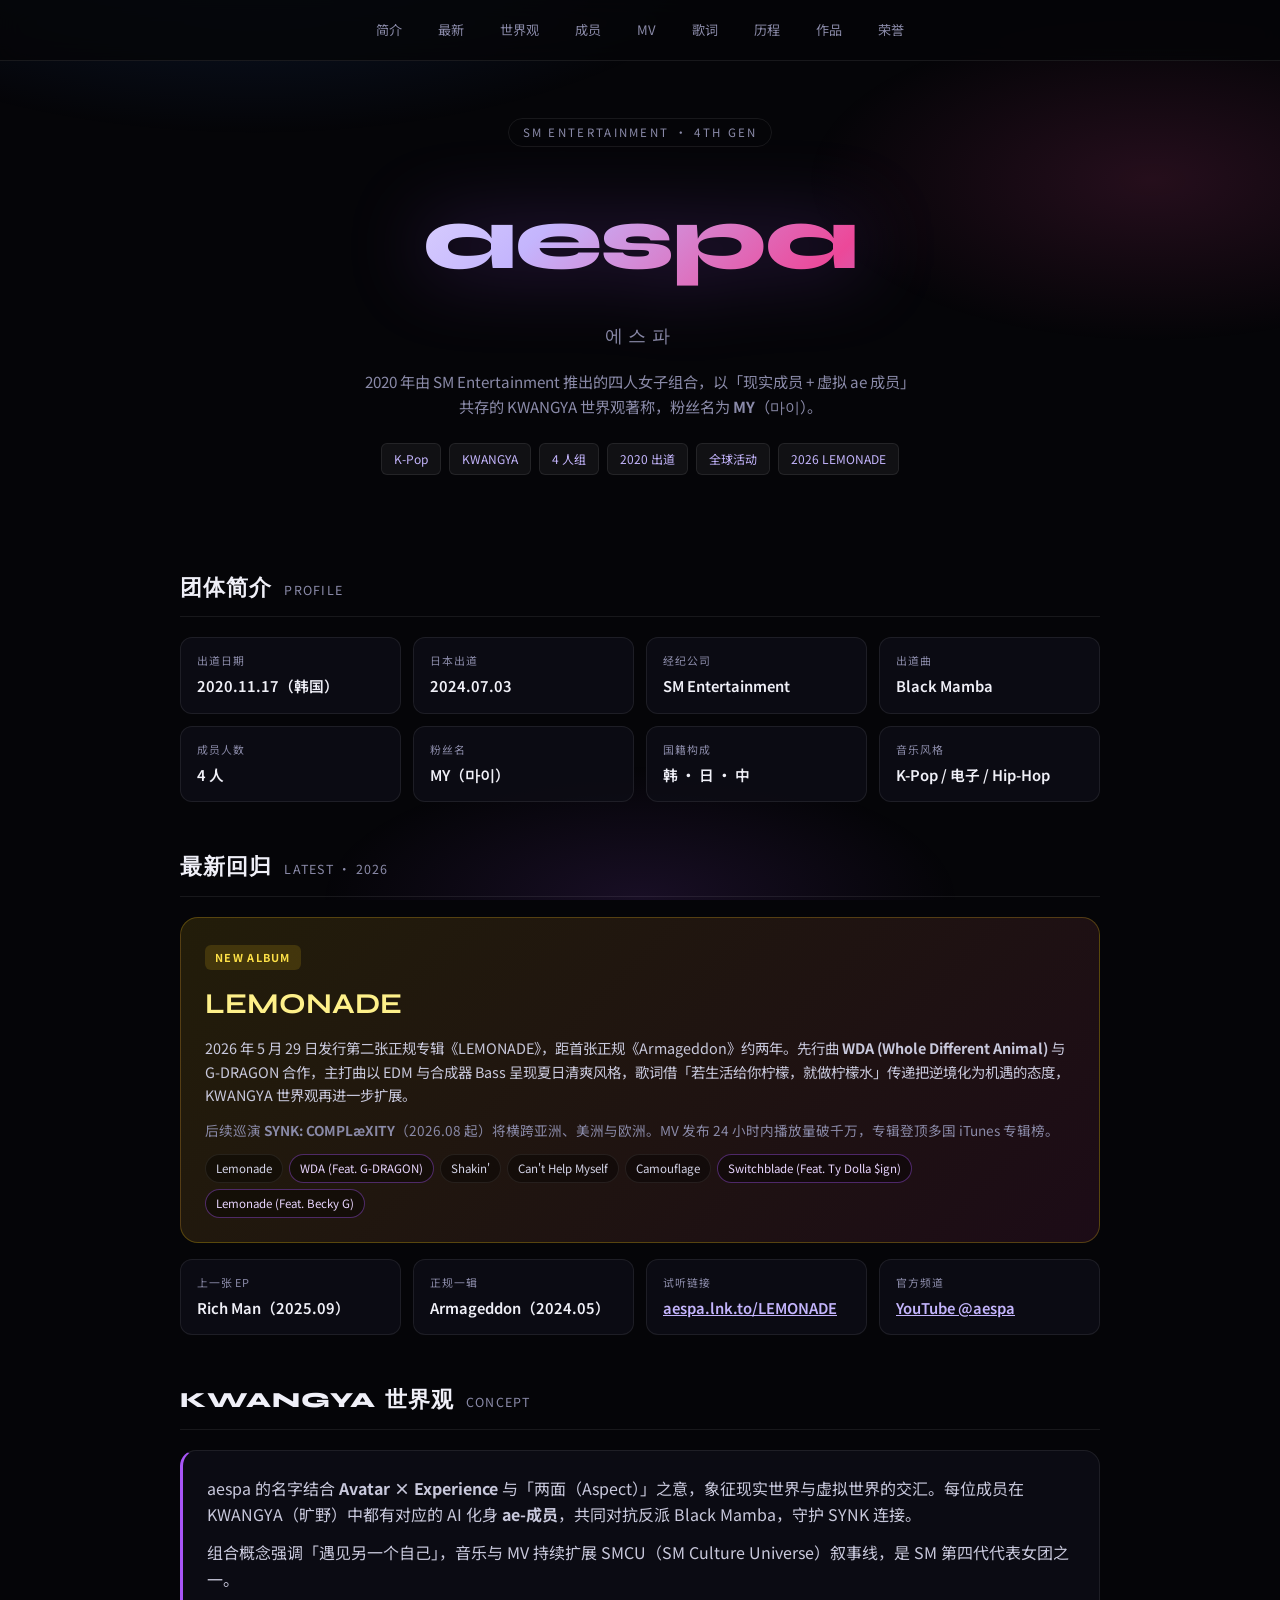
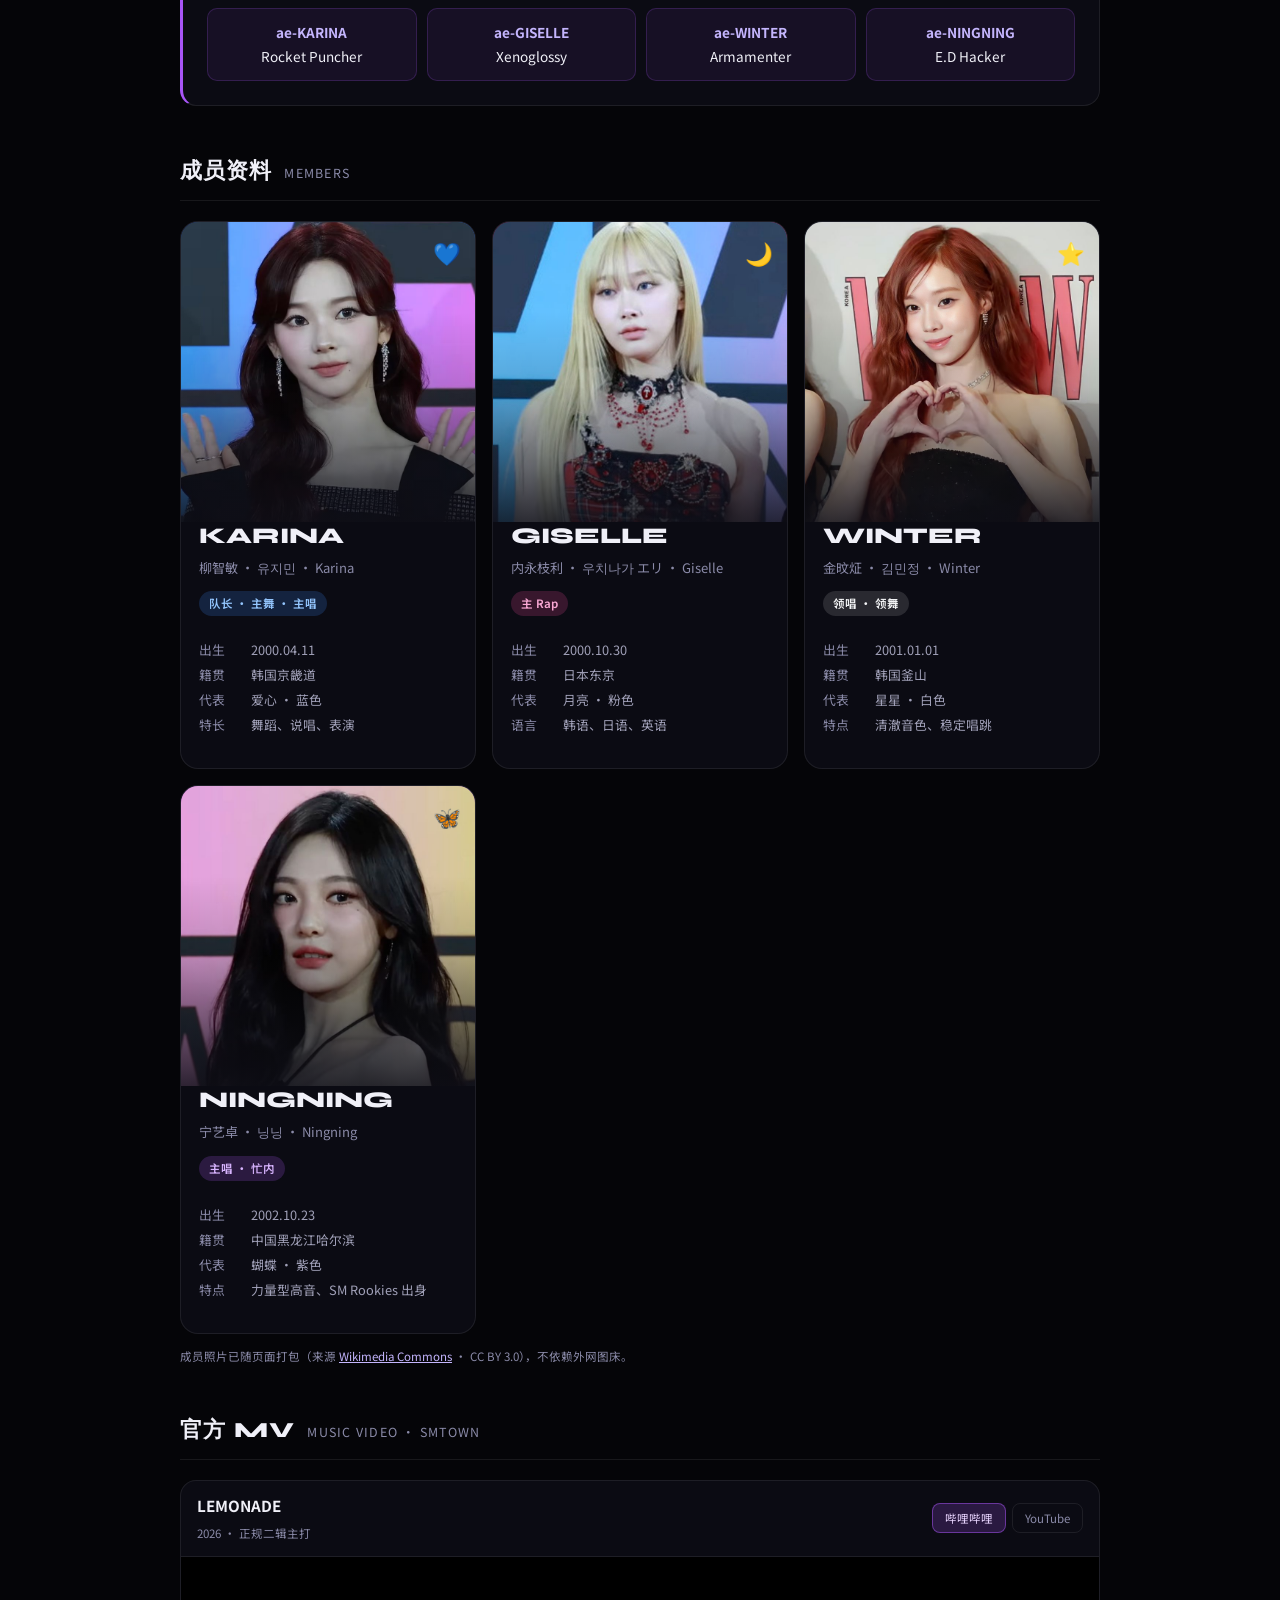
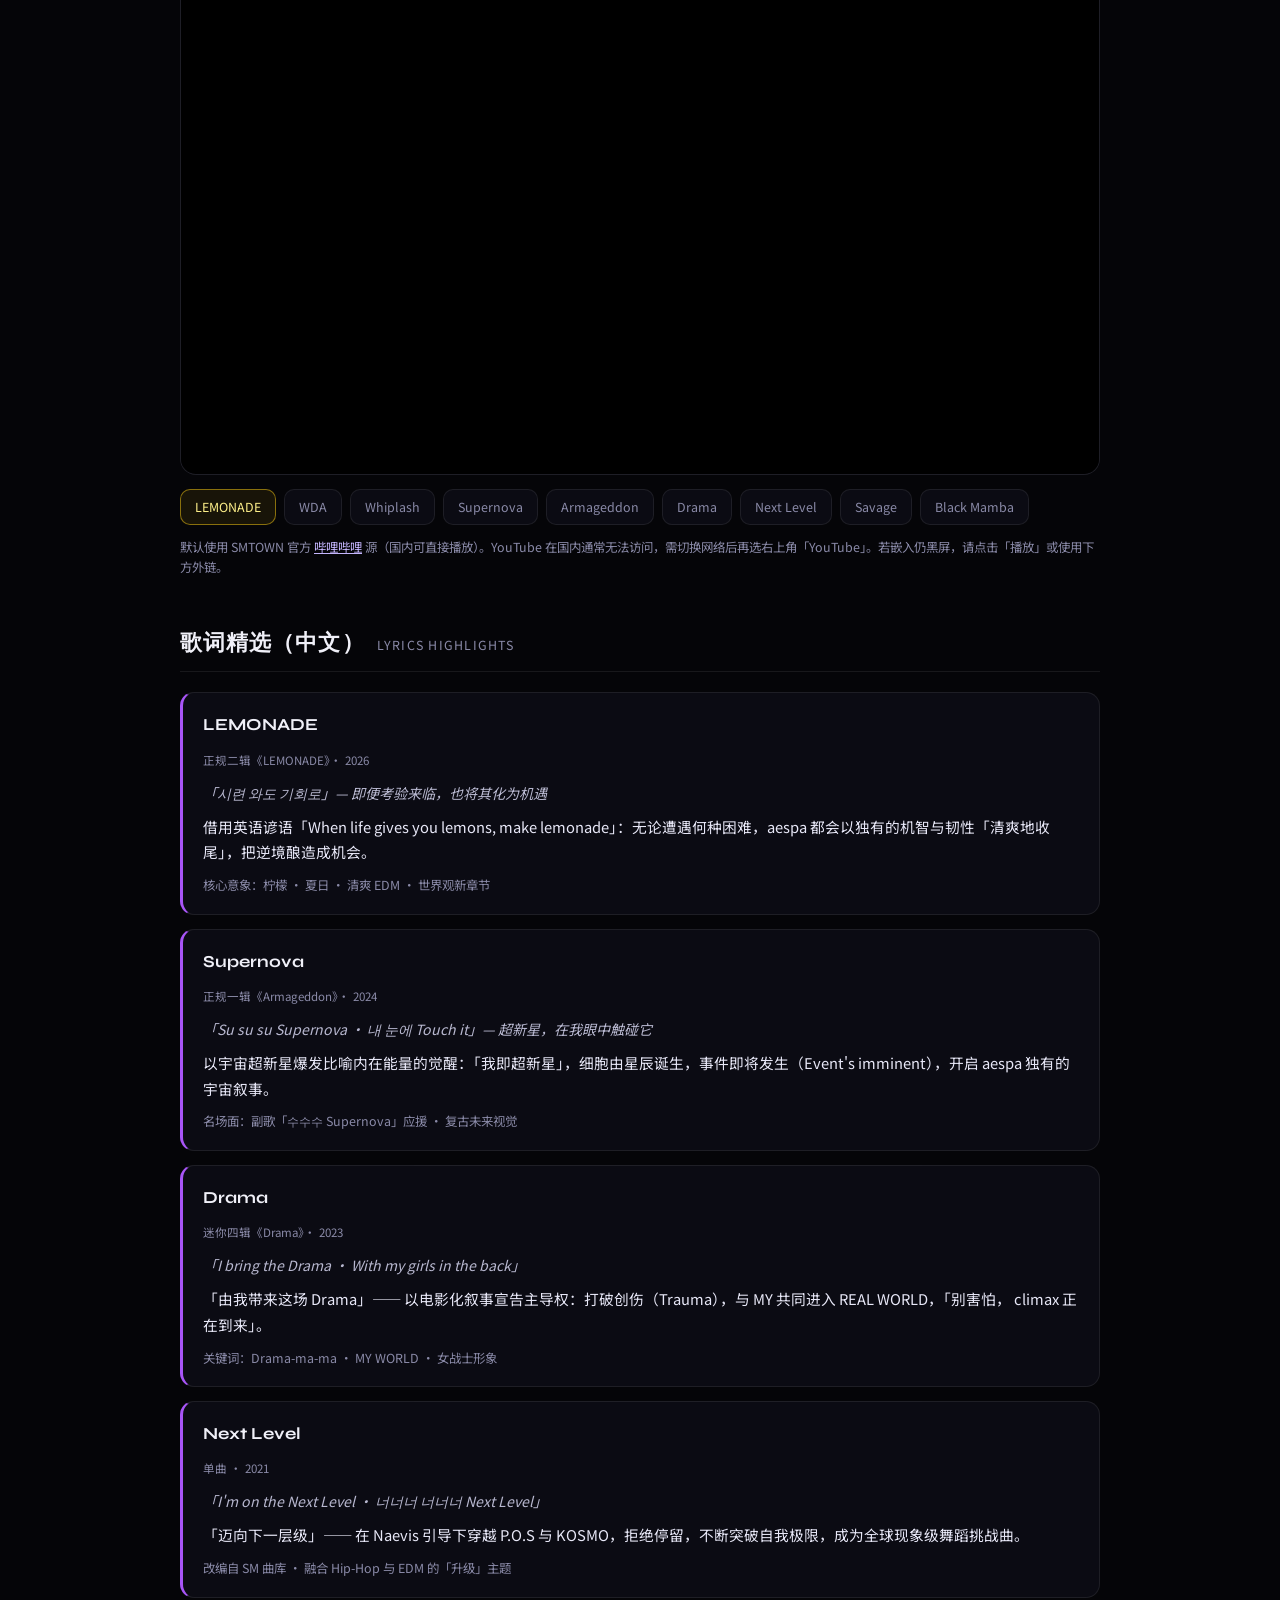
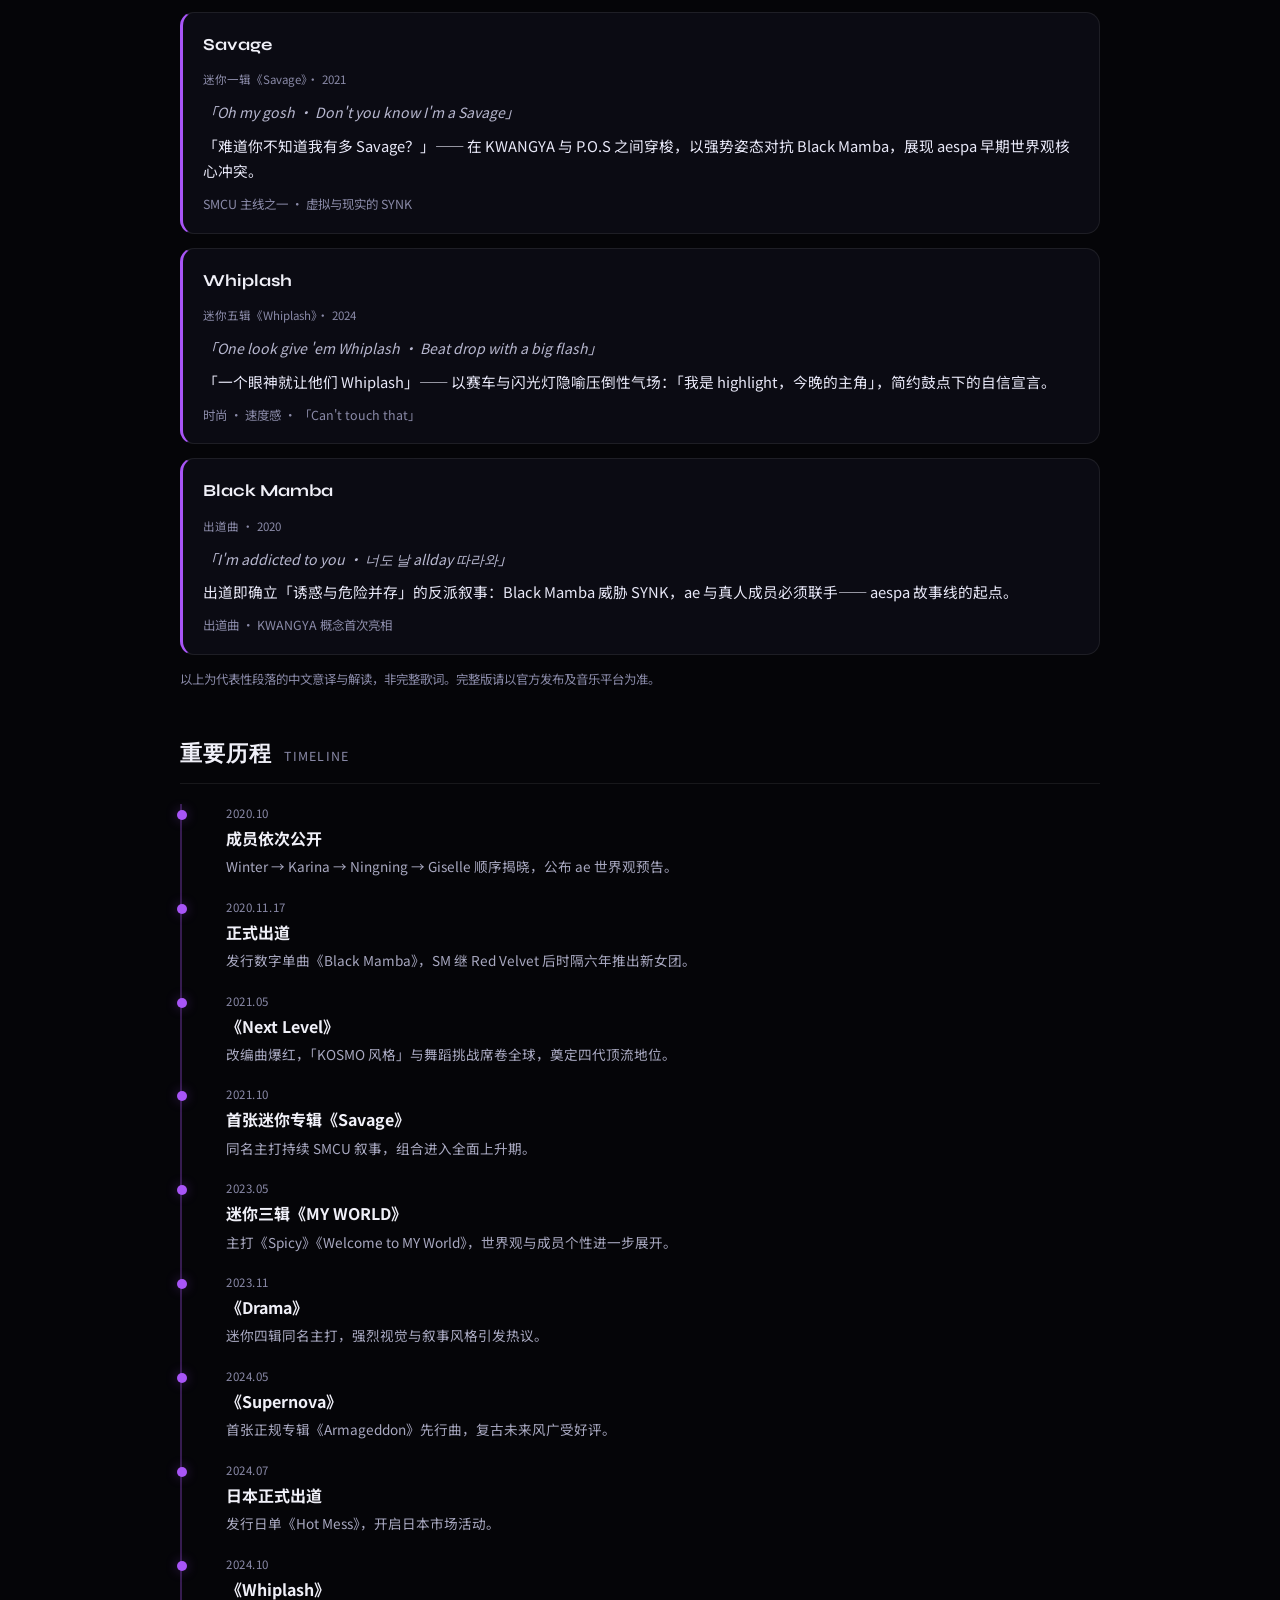
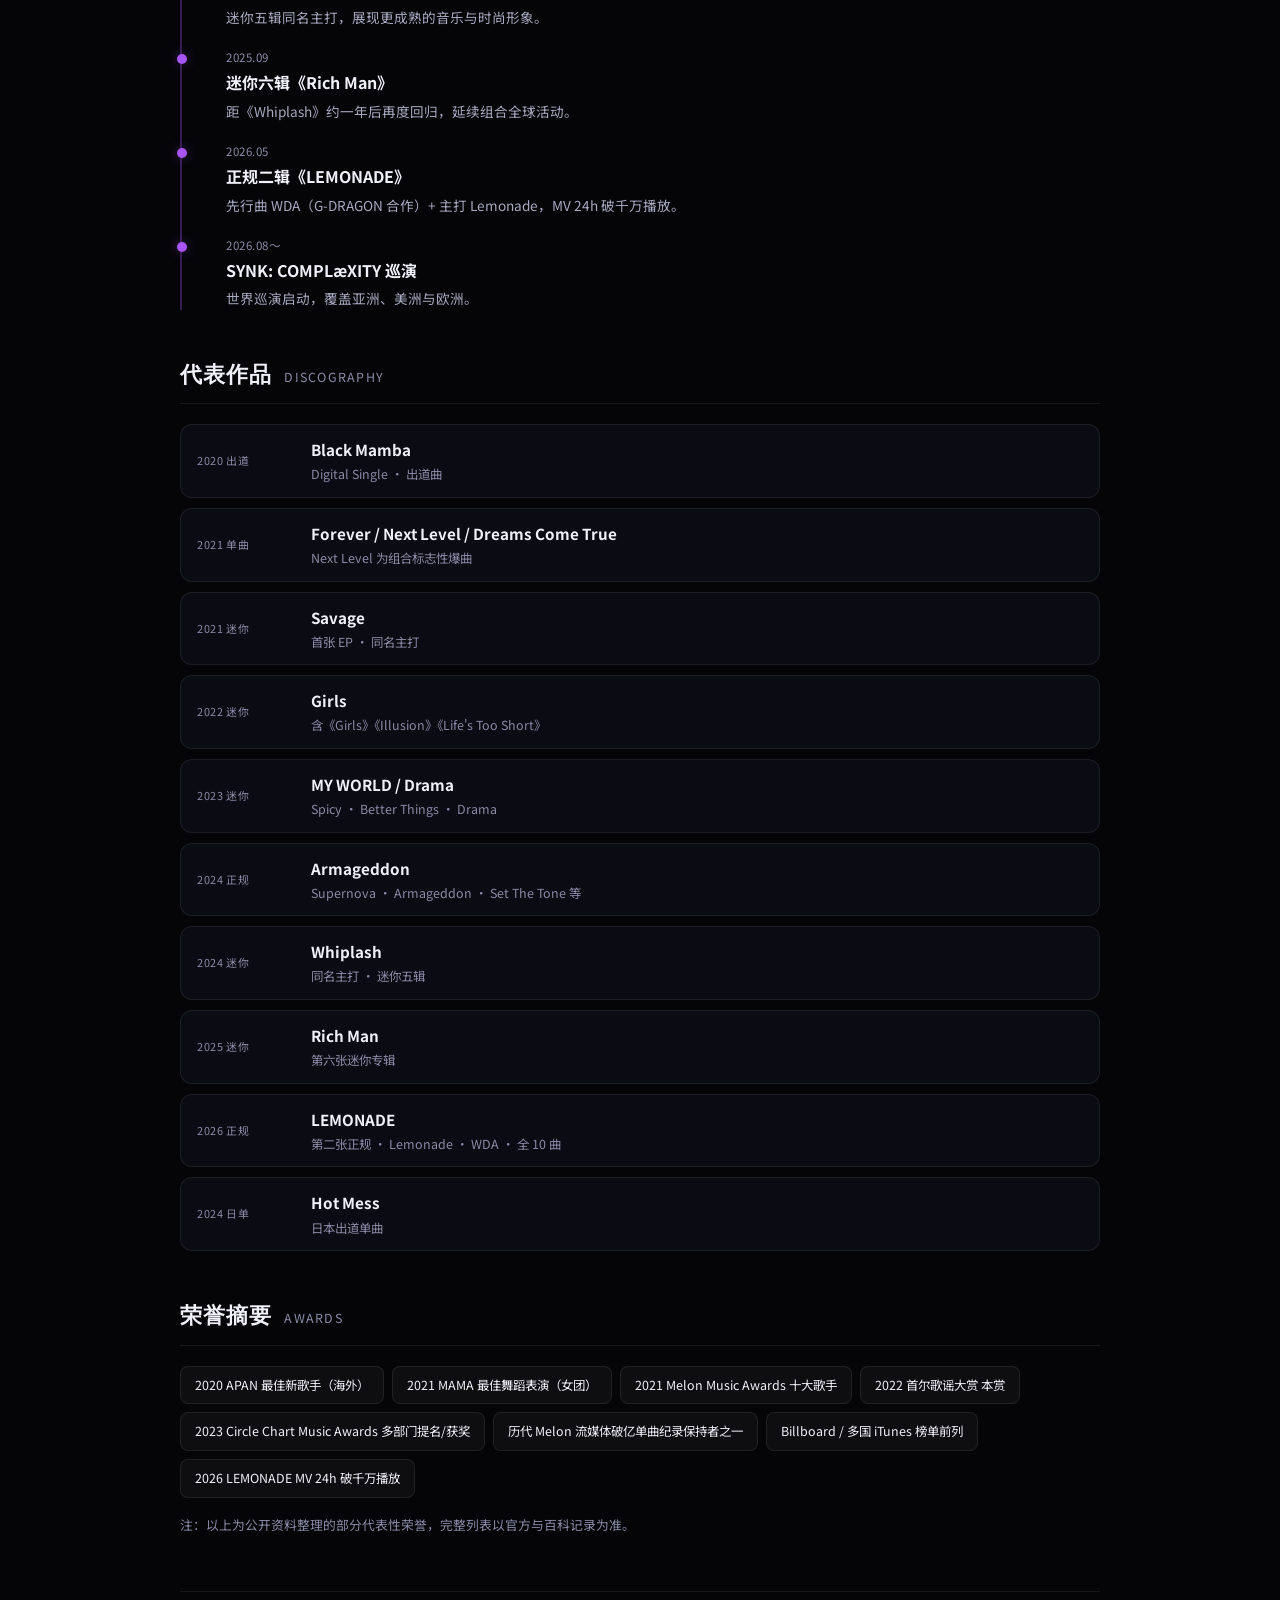
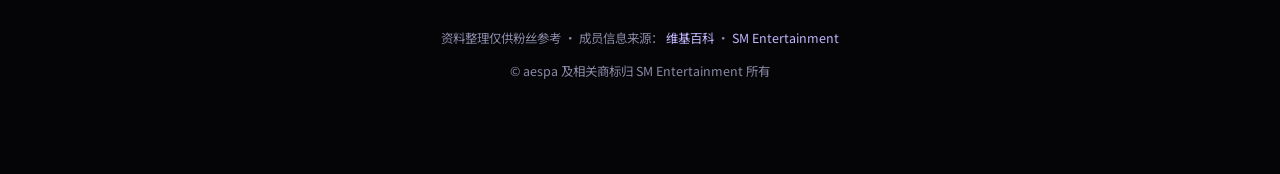
==== aespa/index.html @ 1d45abb8 "Deploy static sites to GitHub Pages" ====
<!DOCTYPE html>
<html lang="zh-CN">
  <head>
    <meta charset="UTF-8" />
    <meta name="viewport" content="width=device-width, initial-scale=1" />
    <title>aespa · 에스파 女团资料</title>
    <link rel="preconnect" href="https://fonts.googleapis.com" />
    <link
      href="https://fonts.googleapis.com/css2?family=Noto+Sans+SC:wght@400;500;700;900&family=Syne:wght@700;800&display=swap"
      rel="stylesheet"
    />
    <style>
      :root {
        --bg: #050508;
        --card: rgba(14, 14, 22, 0.85);
        --border: rgba(255, 255, 255, 0.08);
        --text: #f0f0f8;
        --muted: #8a8aa8;
        --accent: #a855f7;
        --glow: rgba(168, 85, 247, 0.35);
      }
      * {
        box-sizing: border-box;
      }
      html {
        scroll-behavior: smooth;
      }
      body {
        margin: 0;
        font-family: "Noto Sans SC", "Segoe UI", system-ui, sans-serif;
        background: var(--bg);
        color: var(--text);
        line-height: 1.65;
      }
      body::before {
        content: "";
        position: fixed;
        inset: 0;
        background:
          radial-gradient(ellipse 80% 50% at 20% -10%, rgba(59, 130, 246, 0.18), transparent 50%),
          radial-gradient(ellipse 60% 40% at 90% 20%, rgba(236, 72, 153, 0.14), transparent 45%),
          radial-gradient(ellipse 50% 30% at 50% 100%, rgba(168, 85, 247, 0.12), transparent 50%);
        pointer-events: none;
        z-index: 0;
      }

      .nav {
        position: sticky;
        top: 0;
        z-index: 100;
        display: flex;
        justify-content: center;
        gap: 6px;
        flex-wrap: wrap;
        padding: 12px 16px;
        background: rgba(5, 5, 8, 0.82);
        backdrop-filter: blur(12px);
        border-bottom: 1px solid var(--border);
      }
      .nav a {
        color: var(--muted);
        text-decoration: none;
        font-size: 0.82rem;
        padding: 6px 14px;
        border-radius: 999px;
        border: 1px solid transparent;
        transition: color 0.2s, border-color 0.2s, background 0.2s;
      }
      .nav a:hover {
        color: var(--text);
        border-color: var(--border);
        background: rgba(255, 255, 255, 0.04);
      }

      main {
        position: relative;
        z-index: 1;
        max-width: 960px;
        margin: 0 auto;
        padding: 0 20px 80px;
      }

      .hero {
        text-align: center;
        padding: 56px 0 48px;
      }
      .hero-badge {
        display: inline-block;
        font-size: 0.72rem;
        letter-spacing: 0.2em;
        color: var(--muted);
        border: 1px solid var(--border);
        padding: 4px 14px;
        border-radius: 999px;
        margin-bottom: 20px;
      }
      .hero h1 {
        font-family: Syne, "Noto Sans SC", sans-serif;
        font-size: clamp(3rem, 12vw, 5.5rem);
        font-weight: 800;
        margin: 0;
        letter-spacing: -0.02em;
        background: linear-gradient(135deg, #fff 0%, #c4b5fd 40%, #ec4899 70%, #60a5fa 100%);
        -webkit-background-clip: text;
        background-clip: text;
        color: transparent;
        filter: drop-shadow(0 0 40px var(--glow));
      }
      .hero .kr {
        font-size: 1.1rem;
        color: var(--muted);
        margin: 8px 0 20px;
        letter-spacing: 0.3em;
      }
      .hero-desc {
        max-width: 560px;
        margin: 0 auto;
        color: var(--muted);
        font-size: 0.95rem;
      }
      .hero-tags {
        display: flex;
        flex-wrap: wrap;
        justify-content: center;
        gap: 8px;
        margin-top: 24px;
      }
      .tag {
        font-size: 0.75rem;
        padding: 5px 12px;
        border-radius: 6px;
        background: rgba(255, 255, 255, 0.05);
        border: 1px solid var(--border);
        color: #c4b5fd;
      }

      section {
        margin-top: 48px;
      }
      .section-head {
        display: flex;
        align-items: baseline;
        gap: 12px;
        margin-bottom: 20px;
        padding-bottom: 10px;
        border-bottom: 1px solid var(--border);
      }
      .section-head h2 {
        font-family: Syne, sans-serif;
        font-size: 1.35rem;
        font-weight: 800;
        margin: 0;
        letter-spacing: 0.05em;
      }
      .section-head span {
        font-size: 0.78rem;
        color: var(--muted);
        letter-spacing: 0.1em;
      }

      .info-grid {
        display: grid;
        grid-template-columns: repeat(auto-fit, minmax(200px, 1fr));
        gap: 12px;
      }
      .info-item {
        background: var(--card);
        border: 1px solid var(--border);
        border-radius: 12px;
        padding: 14px 16px;
      }
      .info-item .label {
        font-size: 0.68rem;
        color: var(--muted);
        text-transform: uppercase;
        letter-spacing: 0.08em;
        margin-bottom: 4px;
      }
      .info-item .val {
        font-weight: 600;
        font-size: 0.92rem;
      }

      .concept-box {
        background: var(--card);
        border: 1px solid var(--border);
        border-radius: 16px;
        padding: 24px;
        border-left: 3px solid var(--accent);
      }
      .concept-box p {
        margin: 0 0 12px;
        color: #c8c8dc;
      }
      .concept-box p:last-child {
        margin-bottom: 0;
      }
      .ae-list {
        display: grid;
        grid-template-columns: repeat(auto-fit, minmax(140px, 1fr));
        gap: 10px;
        margin-top: 16px;
      }
      .ae-chip {
        text-align: center;
        padding: 12px;
        border-radius: 10px;
        background: rgba(168, 85, 247, 0.08);
        border: 1px solid rgba(168, 85, 247, 0.2);
        font-size: 0.85rem;
      }
      .ae-chip b {
        display: block;
        color: #c4b5fd;
        margin-bottom: 2px;
      }

      .members {
        display: grid;
        grid-template-columns: repeat(auto-fit, minmax(220px, 1fr));
        gap: 16px;
      }
      .member {
        background: var(--card);
        border: 1px solid var(--border);
        border-radius: 18px;
        overflow: hidden;
        transition: transform 0.25s, box-shadow 0.25s;
      }
      .member:hover {
        transform: translateY(-4px);
        box-shadow: 0 16px 40px rgba(0, 0, 0, 0.4);
      }
      .member-visual {
        height: 300px;
        display: flex;
        align-items: center;
        justify-content: center;
        position: relative;
        overflow: hidden;
        background: #111;
      }
      .member-photo {
        position: absolute;
        inset: 0;
        width: 100%;
        height: 100%;
        object-fit: cover;
        object-position: center 15%;
        z-index: 0;
      }
      .member-visual::after {
        content: "";
        position: absolute;
        inset: 0;
        background: linear-gradient(to top, var(--card) 0%, rgba(0, 0, 0, 0.15) 45%, transparent 70%);
        z-index: 1;
        pointer-events: none;
      }
      .member-initial {
        font-family: Syne, sans-serif;
        font-size: 4rem;
        font-weight: 800;
        opacity: 0.35;
        position: relative;
        z-index: 1;
      }
      .member-visual.has-photo .member-initial {
        display: none;
      }
      .member-symbol {
        position: absolute;
        top: 12px;
        right: 14px;
        font-size: 1.4rem;
        z-index: 2;
      }
      .member-body {
        padding: 16px 18px 20px;
        margin-top: -20px;
        position: relative;
        z-index: 2;
      }
      .member-name {
        font-family: Syne, sans-serif;
        font-size: 1.4rem;
        font-weight: 800;
        margin: 0;
      }
      .member-real {
        font-size: 0.82rem;
        color: var(--muted);
        margin: 2px 0 10px;
      }
      .member-role {
        display: inline-block;
        font-size: 0.72rem;
        padding: 3px 10px;
        border-radius: 999px;
        margin-bottom: 10px;
        font-weight: 600;
      }
      .member-meta {
        font-size: 0.8rem;
        color: #a0a0b8;
      }
      .member-meta dt {
        float: left;
        clear: left;
        color: var(--muted);
        width: 52px;
        margin: 0 0 4px;
      }
      .member-meta dd {
        margin: 0 0 4px;
        overflow: hidden;
      }

      .member.karina .member-visual {
        background: linear-gradient(135deg, #1e3a8a, #3b82f6);
      }
      .member.karina .member-role {
        background: rgba(59, 130, 246, 0.2);
        color: #93c5fd;
      }
      .member.giselle .member-visual {
        background: linear-gradient(135deg, #831843, #ec4899);
      }
      .member.giselle .member-role {
        background: rgba(236, 72, 153, 0.2);
        color: #f9a8d4;
      }
      .member.winter .member-visual {
        background: linear-gradient(135deg, #374151, #e5e7eb);
      }
      .member.winter .member-role {
        background: rgba(255, 255, 255, 0.12);
        color: #f3f4f6;
      }
      .member.ningning .member-visual {
        background: linear-gradient(135deg, #581c87, #a855f7);
      }
      .member.ningning .member-role {
        background: rgba(168, 85, 247, 0.2);
        color: #d8b4fe;
      }
      .member-photo-note {
        margin-top: 14px;
        font-size: 0.72rem;
        color: var(--muted);
        line-height: 1.5;
      }
      .member-photo-note a {
        color: #c4b5fd;
      }

      .timeline {
        position: relative;
        padding-left: 24px;
        border-left: 2px solid rgba(168, 85, 247, 0.3);
      }
      .tl-item {
        position: relative;
        margin-bottom: 20px;
        padding-left: 20px;
      }
      .tl-item::before {
        content: "";
        position: absolute;
        left: -29px;
        top: 6px;
        width: 10px;
        height: 10px;
        border-radius: 50%;
        background: var(--accent);
        box-shadow: 0 0 12px var(--glow);
      }
      .tl-date {
        font-size: 0.72rem;
        color: var(--muted);
        letter-spacing: 0.05em;
      }
      .tl-title {
        font-weight: 700;
        font-size: 1rem;
        margin: 2px 0 4px;
      }
      .tl-desc {
        font-size: 0.85rem;
        color: #a8a8c0;
        margin: 0;
      }

      .disc-grid {
        display: grid;
        gap: 10px;
      }
      .disc-row {
        display: grid;
        grid-template-columns: 100px 1fr;
        gap: 14px;
        align-items: center;
        background: var(--card);
        border: 1px solid var(--border);
        border-radius: 12px;
        padding: 12px 16px;
      }
      @media (max-width: 480px) {
        .disc-row {
          grid-template-columns: 1fr;
        }
      }
      .disc-type {
        font-size: 0.68rem;
        color: var(--muted);
        letter-spacing: 0.06em;
      }
      .disc-name {
        font-weight: 700;
        font-size: 0.95rem;
      }
      .disc-note {
        font-size: 0.78rem;
        color: var(--muted);
        margin-top: 2px;
      }

      .awards {
        display: flex;
        flex-wrap: wrap;
        gap: 8px;
      }
      .award {
        font-size: 0.78rem;
        padding: 8px 14px;
        border-radius: 8px;
        background: rgba(255, 255, 255, 0.04);
        border: 1px solid var(--border);
      }

      footer {
        text-align: center;
        margin-top: 56px;
        padding-top: 24px;
        border-top: 1px solid var(--border);
        font-size: 0.78rem;
        color: var(--muted);
      }
      footer a {
        color: #c4b5fd;
        text-decoration: none;
      }

      .comeback-banner {
        background: linear-gradient(135deg, rgba(250, 204, 21, 0.12), rgba(236, 72, 153, 0.1));
        border: 1px solid rgba(250, 204, 21, 0.25);
        border-radius: 18px;
        padding: 24px;
        margin-bottom: 16px;
      }
      .comeback-banner .new-badge {
        display: inline-block;
        font-size: 0.68rem;
        font-weight: 700;
        letter-spacing: 0.12em;
        color: #fde047;
        background: rgba(250, 204, 21, 0.15);
        padding: 4px 10px;
        border-radius: 6px;
        margin-bottom: 10px;
      }
      .comeback-banner h3 {
        font-family: Syne, sans-serif;
        font-size: 1.8rem;
        margin: 0 0 8px;
        color: #fef08a;
      }
      .comeback-banner p {
        margin: 0 0 12px;
        color: #c8c8dc;
        font-size: 0.9rem;
      }
      .track-pills {
        display: flex;
        flex-wrap: wrap;
        gap: 6px;
        margin-top: 12px;
      }
      .track-pill {
        font-size: 0.72rem;
        padding: 4px 10px;
        border-radius: 999px;
        background: rgba(0, 0, 0, 0.35);
        border: 1px solid var(--border);
        color: #d4d4e8;
      }
      .track-pill.feat {
        border-color: rgba(168, 85, 247, 0.4);
        color: #e9d5ff;
      }

      .mv-player-wrap {
        background: var(--card);
        border: 1px solid var(--border);
        border-radius: 16px;
        overflow: hidden;
        margin-bottom: 14px;
      }
      .mv-player-head {
        padding: 12px 16px;
        border-bottom: 1px solid var(--border);
        display: flex;
        justify-content: space-between;
        align-items: center;
        gap: 8px;
        flex-wrap: wrap;
      }
      .mv-player-head h3 {
        margin: 0;
        font-size: 0.95rem;
        font-weight: 700;
      }
      .mv-player-head span {
        font-size: 0.72rem;
        color: var(--muted);
      }
      .mv-platform {
        display: flex;
        gap: 6px;
      }
      .mv-platform-btn {
        font-family: inherit;
        font-size: 0.72rem;
        padding: 6px 12px;
        border-radius: 8px;
        border: 1px solid var(--border);
        background: transparent;
        color: var(--muted);
        cursor: pointer;
        transition: 0.2s;
      }
      .mv-platform-btn:hover {
        color: var(--text);
        border-color: rgba(168, 85, 247, 0.35);
      }
      .mv-platform-btn.active {
        background: rgba(168, 85, 247, 0.2);
        border-color: rgba(168, 85, 247, 0.5);
        color: #e9d5ff;
      }
      .mv-frame {
        position: relative;
        width: 100%;
        aspect-ratio: 16 / 9;
        background: #000;
      }
      .mv-frame iframe {
        position: absolute;
        inset: 0;
        width: 100%;
        height: 100%;
        border: 0;
        z-index: 1;
      }
      .mv-poster {
        position: absolute;
        inset: 0;
        z-index: 2;
        display: flex;
        flex-direction: column;
        align-items: center;
        justify-content: center;
        gap: 14px;
        background:
          radial-gradient(circle at 50% 40%, rgba(168, 85, 247, 0.18), transparent 55%),
          linear-gradient(180deg, rgba(8, 8, 14, 0.35), rgba(0, 0, 0, 0.85));
        transition: opacity 0.25s;
      }
      .mv-poster.hidden {
        opacity: 0;
        pointer-events: none;
      }
      .mv-play-btn {
        font-family: inherit;
        font-size: 0.95rem;
        font-weight: 700;
        padding: 14px 28px;
        border-radius: 999px;
        border: 1px solid rgba(168, 85, 247, 0.55);
        background: rgba(168, 85, 247, 0.25);
        color: #f3e8ff;
        cursor: pointer;
        transition: 0.2s;
      }
      .mv-play-btn:hover {
        background: rgba(168, 85, 247, 0.4);
        transform: scale(1.03);
      }
      .mv-open-link {
        font-size: 0.78rem;
        color: #c4b5fd;
        text-decoration: none;
      }
      .mv-open-link:hover {
        text-decoration: underline;
      }
      .mv-tabs {
        display: flex;
        flex-wrap: wrap;
        gap: 8px;
      }
      .mv-tab {
        font-family: inherit;
        font-size: 0.78rem;
        padding: 8px 14px;
        border-radius: 10px;
        border: 1px solid var(--border);
        background: var(--card);
        color: var(--muted);
        cursor: pointer;
        transition: all 0.2s;
      }
      .mv-tab:hover {
        color: var(--text);
        border-color: rgba(168, 85, 247, 0.4);
      }
      .mv-tab.active {
        color: #fef08a;
        border-color: rgba(250, 204, 21, 0.5);
        background: rgba(250, 204, 21, 0.08);
      }

      .lyrics-grid {
        display: grid;
        gap: 14px;
      }
      .lyric-card {
        background: var(--card);
        border: 1px solid var(--border);
        border-radius: 14px;
        padding: 18px 20px;
        border-left: 3px solid var(--accent);
      }
      .lyric-card h3 {
        margin: 0 0 4px;
        font-family: Syne, sans-serif;
        font-size: 1.05rem;
      }
      .lyric-card .album-ref {
        font-size: 0.72rem;
        color: var(--muted);
        margin-bottom: 12px;
      }
      .lyric-ko {
        font-size: 0.88rem;
        color: #b8b8d0;
        margin: 0 0 8px;
        line-height: 1.7;
        font-style: italic;
      }
      .lyric-zh {
        font-size: 0.92rem;
        color: #e8e8f8;
        margin: 0 0 10px;
        line-height: 1.75;
      }
      .lyric-note {
        font-size: 0.78rem;
        color: var(--muted);
        margin: 0;
      }
    </style>
  </head>
  <body>
    <nav class="nav">
      <a href="#about">简介</a>
      <a href="#latest">最新</a>
      <a href="#concept">世界观</a>
      <a href="#members">成员</a>
      <a href="#mv">MV</a>
      <a href="#lyrics">歌词</a>
      <a href="#timeline">历程</a>
      <a href="#music">作品</a>
      <a href="#awards">荣誉</a>
    </nav>

    <main>
      <header class="hero">
        <div class="hero-badge">SM ENTERTAINMENT · 4TH GEN</div>
        <h1>aespa</h1>
        <p class="kr">에스파</p>
        <p class="hero-desc">
          2020 年由 SM Entertainment 推出的四人女子组合，以「现实成员 + 虚拟 ae 成员」共存的 KWANGYA 世界观著称，粉丝名为
          <strong>MY</strong>（마이）。
        </p>
        <div class="hero-tags">
          <span class="tag">K-Pop</span>
          <span class="tag">KWANGYA</span>
          <span class="tag">4 人组</span>
          <span class="tag">2020 出道</span>
          <span class="tag">全球活动</span>
          <span class="tag">2026 LEMONADE</span>
        </div>
      </header>

      <section id="about">
        <div class="section-head">
          <h2>团体简介</h2>
          <span>PROFILE</span>
        </div>
        <div class="info-grid">
          <div class="info-item">
            <div class="label">出道日期</div>
            <div class="val">2020.11.17（韩国）</div>
          </div>
          <div class="info-item">
            <div class="label">日本出道</div>
            <div class="val">2024.07.03</div>
          </div>
          <div class="info-item">
            <div class="label">经纪公司</div>
            <div class="val">SM Entertainment</div>
          </div>
          <div class="info-item">
            <div class="label">出道曲</div>
            <div class="val">Black Mamba</div>
          </div>
          <div class="info-item">
            <div class="label">成员人数</div>
            <div class="val">4 人</div>
          </div>
          <div class="info-item">
            <div class="label">粉丝名</div>
            <div class="val">MY（마이）</div>
          </div>
          <div class="info-item">
            <div class="label">国籍构成</div>
            <div class="val">韩 · 日 · 中</div>
          </div>
          <div class="info-item">
            <div class="label">音乐风格</div>
            <div class="val">K-Pop / 电子 / Hip-Hop</div>
          </div>
        </div>
      </section>

      <section id="latest">
        <div class="section-head">
          <h2>最新回归</h2>
          <span>LATEST · 2026</span>
        </div>
        <div class="comeback-banner">
          <span class="new-badge">NEW ALBUM</span>
          <h3>LEMONADE</h3>
          <p>
            2026 年 5 月 29 日发行第二张正规专辑《LEMONADE》，距首张正规《Armageddon》约两年。先行曲
            <strong>WDA (Whole Different Animal)</strong> 与 G-DRAGON 合作，主打曲以 EDM 与合成器 Bass 呈现夏日清爽风格，歌词借「若生活给你柠檬，就做柠檬水」传递把逆境化为机遇的态度，KWANGYA 世界观再进一步扩展。
          </p>
          <p style="font-size: 0.85rem; color: var(--muted); margin-bottom: 0">
            后续巡演 <strong>SYNK: COMPLæXITY</strong>（2026.08 起）将横跨亚洲、美洲与欧洲。MV 发布 24 小时内播放量破千万，专辑登顶多国 iTunes 专辑榜。
          </p>
          <div class="track-pills">
            <span class="track-pill">Lemonade</span>
            <span class="track-pill feat">WDA (Feat. G-DRAGON)</span>
            <span class="track-pill">Shakin'</span>
            <span class="track-pill">Can't Help Myself</span>
            <span class="track-pill">Camouflage</span>
            <span class="track-pill feat">Switchblade (Feat. Ty Dolla $ign)</span>
            <span class="track-pill feat">Lemonade (Feat. Becky G)</span>
          </div>
        </div>
        <div class="info-grid">
          <div class="info-item">
            <div class="label">上一张 EP</div>
            <div class="val">Rich Man（2025.09）</div>
          </div>
          <div class="info-item">
            <div class="label">正规一辑</div>
            <div class="val">Armageddon（2024.05）</div>
          </div>
          <div class="info-item">
            <div class="label">试听链接</div>
            <div class="val"><a href="https://aespa.lnk.to/LEMONADE" target="_blank" rel="noopener" style="color: #c4b5fd">aespa.lnk.to/LEMONADE</a></div>
          </div>
          <div class="info-item">
            <div class="label">官方频道</div>
            <div class="val"><a href="https://www.youtube.com/c/aespa" target="_blank" rel="noopener" style="color: #c4b5fd">YouTube @aespa</a></div>
          </div>
        </div>
      </section>

      <section id="concept">
        <div class="section-head">
          <h2>KWANGYA 世界观</h2>
          <span>CONCEPT</span>
        </div>
        <div class="concept-box">
          <p>
            aespa 的名字结合 <strong>Avatar × Experience</strong> 与「两面（Aspect）」之意，象征现实世界与虚拟世界的交汇。每位成员在
            KWANGYA（旷野）中都有对应的 AI 化身 <strong>ae-成员</strong>，共同对抗反派 Black Mamba，守护 SYNK 连接。
          </p>
          <p>
            组合概念强调「遇见另一个自己」，音乐与 MV 持续扩展 SMCU（SM Culture Universe）叙事线，是 SM 第四代代表女团之一。
          </p>
          <div class="ae-list">
            <div class="ae-chip"><b>ae-KARINA</b>Rocket Puncher</div>
            <div class="ae-chip"><b>ae-GISELLE</b>Xenoglossy</div>
            <div class="ae-chip"><b>ae-WINTER</b>Armamenter</div>
            <div class="ae-chip"><b>ae-NINGNING</b>E.D Hacker</div>
          </div>
        </div>
      </section>

      <section id="members">
        <div class="section-head">
          <h2>成员资料</h2>
          <span>MEMBERS</span>
        </div>
        <div class="members">
          <article class="member karina">
            <div class="member-visual has-photo">
              <img
                class="member-photo"
                src="images/karina.jpg"
                alt="KARINA 柳智敏"
                loading="lazy"
                decoding="async"
              />
              <span class="member-symbol">💙</span>
              <span class="member-initial">K</span>
            </div>
            <div class="member-body">
              <h3 class="member-name">KARINA</h3>
              <p class="member-real">柳智敏 · 유지민 · Karina</p>
              <span class="member-role">队长 · 主舞 · 主唱</span>
              <dl class="member-meta">
                <dt>出生</dt>
                <dd>2000.04.11</dd>
                <dt>籍贯</dt>
                <dd>韩国京畿道</dd>
                <dt>代表</dt>
                <dd>爱心 · 蓝色</dd>
                <dt>特长</dt>
                <dd>舞蹈、说唱、表演</dd>
              </dl>
            </div>
          </article>

          <article class="member giselle">
            <div class="member-visual has-photo">
              <img
                class="member-photo"
                src="images/giselle.jpg"
                alt="GISELLE 内永枝利"
                loading="lazy"
                decoding="async"
              />
              <span class="member-symbol">🌙</span>
              <span class="member-initial">G</span>
            </div>
            <div class="member-body">
              <h3 class="member-name">GISELLE</h3>
              <p class="member-real">内永枝利 · 우치나가 エリ · Giselle</p>
              <span class="member-role">主 Rap</span>
              <dl class="member-meta">
                <dt>出生</dt>
                <dd>2000.10.30</dd>
                <dt>籍贯</dt>
                <dd>日本东京</dd>
                <dt>代表</dt>
                <dd>月亮 · 粉色</dd>
                <dt>语言</dt>
                <dd>韩语、日语、英语</dd>
              </dl>
            </div>
          </article>

          <article class="member winter">
            <div class="member-visual has-photo">
              <img
                class="member-photo"
                src="images/winter.jpg"
                alt="WINTER 金旼炡"
                loading="lazy"
                decoding="async"
              />
              <span class="member-symbol">⭐</span>
              <span class="member-initial">W</span>
            </div>
            <div class="member-body">
              <h3 class="member-name">WINTER</h3>
              <p class="member-real">金旼炡 · 김민정 · Winter</p>
              <span class="member-role">领唱 · 领舞</span>
              <dl class="member-meta">
                <dt>出生</dt>
                <dd>2001.01.01</dd>
                <dt>籍贯</dt>
                <dd>韩国釜山</dd>
                <dt>代表</dt>
                <dd>星星 · 白色</dd>
                <dt>特点</dt>
                <dd>清澈音色、稳定唱跳</dd>
              </dl>
            </div>
          </article>

          <article class="member ningning">
            <div class="member-visual has-photo">
              <img
                class="member-photo"
                src="images/ningning.jpg"
                alt="NINGNING 宁艺卓"
                loading="lazy"
                decoding="async"
              />
              <span class="member-symbol">🦋</span>
              <span class="member-initial">N</span>
            </div>
            <div class="member-body">
              <h3 class="member-name">NINGNING</h3>
              <p class="member-real">宁艺卓 · 닝닝 · Ningning</p>
              <span class="member-role">主唱 · 忙内</span>
              <dl class="member-meta">
                <dt>出生</dt>
                <dd>2002.10.23</dd>
                <dt>籍贯</dt>
                <dd>中国黑龙江哈尔滨</dd>
                <dt>代表</dt>
                <dd>蝴蝶 · 紫色</dd>
                <dt>特点</dt>
                <dd>力量型高音、SM Rookies 出身</dd>
              </dl>
            </div>
          </article>
        </div>
        <p class="member-photo-note">
          成员照片已随页面打包（来源
          <a href="https://commons.wikimedia.org/wiki/Category:Aespa" target="_blank" rel="noopener">Wikimedia Commons</a>
          · CC BY 3.0），不依赖外网图床。
        </p>
      </section>

      <section id="mv">
        <div class="section-head">
          <h2>官方 MV</h2>
          <span>MUSIC VIDEO · SMTOWN</span>
        </div>
        <div class="mv-player-wrap">
          <div class="mv-player-head">
            <div>
              <h3 id="mvTitle">LEMONADE</h3>
              <span id="mvMeta">2026 · 正规二辑主打</span>
            </div>
            <div class="mv-platform" id="mvPlatform">
              <button type="button" class="mv-platform-btn active" data-platform="bilibili">哔哩哔哩</button>
              <button type="button" class="mv-platform-btn" data-platform="youtube">YouTube</button>
            </div>
          </div>
          <div class="mv-frame">
            <div class="mv-poster" id="mvPoster">
              <button type="button" class="mv-play-btn" id="mvPlayBtn">▶ 点击播放 MV</button>
              <a class="mv-open-link" id="mvOpenLink" href="https://www.bilibili.com/video/BV1fqVb62E3G/" target="_blank" rel="noopener">在 B 站 / YouTube 新窗口打开 ↗</a>
            </div>
            <iframe
              id="mvFrame"
              title="aespa LEMONADE MV"
              allow="accelerometer; autoplay; clipboard-write; encrypted-media; gyroscope; picture-in-picture; fullscreen"
              allowfullscreen
            ></iframe>
          </div>
        </div>
        <div class="mv-tabs" id="mvTabs">
          <button type="button" class="mv-tab active" data-id="83C3TZ4Zm_o" data-bvid="BV1fqVb62E3G" data-aid="116655875167693" data-cid="38689572445" data-title="LEMONADE" data-meta="2026 · 正规二辑主打">LEMONADE</button>
          <button type="button" class="mv-tab" data-id="iTJSbJtS8MU" data-bvid="BV15y5W6hEHo" data-aid="116554507231082" data-cid="38253495755" data-title="WDA" data-meta="2026 · Feat. G-DRAGON">WDA</button>
          <button type="button" class="mv-tab" data-id="jWQx2f-CErU" data-bvid="BV16yyVYxEUt" data-aid="113344606379630" data-cid="26394560748" data-title="Whiplash" data-meta="2024 · 迷你五辑">Whiplash</button>
          <button type="button" class="mv-tab" data-id="phuiiNCxRMg" data-bvid="BV19m421T7xS" data-aid="1604625177" data-cid="1543605902" data-title="Supernova" data-meta="2024 · 正规一辑先行">Supernova</button>
          <button type="button" class="mv-tab" data-id="nFYwcndNuOY" data-bvid="BV12i421S7iH" data-aid="1455127164" data-cid="1561564174" data-title="Armageddon" data-meta="2024 · 正规一辑主打">Armageddon</button>
          <button type="button" class="mv-tab" data-id="D8VEhcPeSlc" data-bvid="BV1Se411X7d4" data-aid="235638213" data-cid="1327431412" data-title="Drama" data-meta="2023 · 迷你四辑">Drama</button>
          <button type="button" class="mv-tab" data-id="4TWR90KJlVY" data-bvid="BV1em4y1y7jL" data-aid="697891472" data-cid="1108223502" data-title="Next Level" data-meta="2021 · 单曲">Next Level</button>
          <button type="button" class="mv-tab" data-id="WPdWP57H_9c" data-bvid="BV1TV4y1Z7B1" data-aid="867927713" data-cid="1110734406" data-title="Savage" data-meta="2021 · 迷你一辑">Savage</button>
          <button type="button" class="mv-tab" data-id="ZeerrnuLi5E" data-bvid="BV1Gs4y1A7P2" data-aid="952755910" data-cid="1107097159" data-title="Black Mamba" data-meta="2020 · 出道曲">Black Mamba</button>
        </div>
        <p style="margin-top: 12px; font-size: 0.78rem; color: var(--muted)">
          默认使用 SMTOWN 官方
          <a href="https://space.bilibili.com/3493085782739496" target="_blank" rel="noopener" style="color: #c4b5fd">哔哩哔哩</a>
          源（国内可直接播放）。YouTube 在国内通常无法访问，需切换网络后再选右上角「YouTube」。若嵌入仍黑屏，请点击「播放」或使用下方外链。
        </p>
      </section>

      <section id="lyrics">
        <div class="section-head">
          <h2>歌词精选（中文）</h2>
          <span>LYRICS HIGHLIGHTS</span>
        </div>
        <div class="lyrics-grid">
          <article class="lyric-card">
            <h3>LEMONADE</h3>
            <p class="album-ref">正规二辑《LEMONADE》· 2026</p>
            <p class="lyric-ko">「시련 와도 기회로」— 即便考验来临，也将其化为机遇</p>
            <p class="lyric-zh">
              借用英语谚语「When life gives you lemons, make lemonade」：无论遭遇何种困难，aespa 都会以独有的机智与韧性「清爽地收尾」，把逆境酿造成机会。
            </p>
            <p class="lyric-note">核心意象：柠檬 · 夏日 · 清爽 EDM · 世界观新章节</p>
          </article>
          <article class="lyric-card">
            <h3>Supernova</h3>
            <p class="album-ref">正规一辑《Armageddon》· 2024</p>
            <p class="lyric-ko">「Su su su Supernova · 내 눈에 Touch it」— 超新星，在我眼中触碰它</p>
            <p class="lyric-zh">
              以宇宙超新星爆发比喻内在能量的觉醒：「我即超新星」，细胞由星辰诞生，事件即将发生（Event's imminent），开启 aespa 独有的宇宙叙事。
            </p>
            <p class="lyric-note">名场面：副歌「수수수 Supernova」应援 · 复古未来视觉</p>
          </article>
          <article class="lyric-card">
            <h3>Drama</h3>
            <p class="album-ref">迷你四辑《Drama》· 2023</p>
            <p class="lyric-ko">「I bring the Drama · With my girls in the back」</p>
            <p class="lyric-zh">
              「由我带来这场 Drama」—— 以电影化叙事宣告主导权：打破创伤（Trauma），与 MY 共同进入 REAL WORLD，「别害怕， climax 正在到来」。
            </p>
            <p class="lyric-note">关键词：Drama-ma-ma · MY WORLD · 女战士形象</p>
          </article>
          <article class="lyric-card">
            <h3>Next Level</h3>
            <p class="album-ref">单曲 · 2021</p>
            <p class="lyric-ko">「I'm on the Next Level · 너너너 너너너 Next Level」</p>
            <p class="lyric-zh">
              「迈向下一层级」—— 在 Naevis 引导下穿越 P.O.S 与 KOSMO，拒绝停留，不断突破自我极限，成为全球现象级舞蹈挑战曲。
            </p>
            <p class="lyric-note">改编自 SM 曲库 · 融合 Hip-Hop 与 EDM 的「升级」主题</p>
          </article>
          <article class="lyric-card">
            <h3>Savage</h3>
            <p class="album-ref">迷你一辑《Savage》· 2021</p>
            <p class="lyric-ko">「Oh my gosh · Don't you know I'm a Savage」</p>
            <p class="lyric-zh">
              「难道你不知道我有多 Savage？」—— 在 KWANGYA 与 P.O.S 之间穿梭，以强势姿态对抗 Black Mamba，展现 aespa 早期世界观核心冲突。
            </p>
            <p class="lyric-note">SMCU 主线之一 · 虚拟与现实的 SYNK</p>
          </article>
          <article class="lyric-card">
            <h3>Whiplash</h3>
            <p class="album-ref">迷你五辑《Whiplash》· 2024</p>
            <p class="lyric-ko">「One look give 'em Whiplash · Beat drop with a big flash」</p>
            <p class="lyric-zh">
              「一个眼神就让他们 Whiplash」—— 以赛车与闪光灯隐喻压倒性气场：「我是 highlight，今晚的主角」，简约鼓点下的自信宣言。
            </p>
            <p class="lyric-note">时尚 · 速度感 · 「Can't touch that」</p>
          </article>
          <article class="lyric-card">
            <h3>Black Mamba</h3>
            <p class="album-ref">出道曲 · 2020</p>
            <p class="lyric-ko">「I'm addicted to you · 너도 날 allday 따라와」</p>
            <p class="lyric-zh">
              出道即确立「诱惑与危险并存」的反派叙事：Black Mamba 威胁 SYNK，ae 与真人成员必须联手—— aespa 故事线的起点。
            </p>
            <p class="lyric-note">出道曲 · KWANGYA 概念首次亮相</p>
          </article>
        </div>
        <p style="margin-top: 14px; font-size: 0.78rem; color: var(--muted)">
          以上为代表性段落的中文意译与解读，非完整歌词。完整版请以官方发布及音乐平台为准。
        </p>
      </section>

      <section id="timeline">
        <div class="section-head">
          <h2>重要历程</h2>
          <span>TIMELINE</span>
        </div>
        <div class="timeline">
          <div class="tl-item">
            <div class="tl-date">2020.10</div>
            <div class="tl-title">成员依次公开</div>
            <p class="tl-desc">Winter → Karina → Ningning → Giselle 顺序揭晓，公布 ae 世界观预告。</p>
          </div>
          <div class="tl-item">
            <div class="tl-date">2020.11.17</div>
            <div class="tl-title">正式出道</div>
            <p class="tl-desc">发行数字单曲《Black Mamba》，SM 继 Red Velvet 后时隔六年推出新女团。</p>
          </div>
          <div class="tl-item">
            <div class="tl-date">2021.05</div>
            <div class="tl-title">《Next Level》</div>
            <p class="tl-desc">改编曲爆红，「KOSMO 风格」与舞蹈挑战席卷全球，奠定四代顶流地位。</p>
          </div>
          <div class="tl-item">
            <div class="tl-date">2021.10</div>
            <div class="tl-title">首张迷你专辑《Savage》</div>
            <p class="tl-desc">同名主打持续 SMCU 叙事，组合进入全面上升期。</p>
          </div>
          <div class="tl-item">
            <div class="tl-date">2023.05</div>
            <div class="tl-title">迷你三辑《MY WORLD》</div>
            <p class="tl-desc">主打《Spicy》《Welcome to MY World》，世界观与成员个性进一步展开。</p>
          </div>
          <div class="tl-item">
            <div class="tl-date">2023.11</div>
            <div class="tl-title">《Drama》</div>
            <p class="tl-desc">迷你四辑同名主打，强烈视觉与叙事风格引发热议。</p>
          </div>
          <div class="tl-item">
            <div class="tl-date">2024.05</div>
            <div class="tl-title">《Supernova》</div>
            <p class="tl-desc">首张正规专辑《Armageddon》先行曲，复古未来风广受好评。</p>
          </div>
          <div class="tl-item">
            <div class="tl-date">2024.07</div>
            <div class="tl-title">日本正式出道</div>
            <p class="tl-desc">发行日单《Hot Mess》，开启日本市场活动。</p>
          </div>
          <div class="tl-item">
            <div class="tl-date">2024.10</div>
            <div class="tl-title">《Whiplash》</div>
            <p class="tl-desc">迷你五辑同名主打，展现更成熟的音乐与时尚形象。</p>
          </div>
          <div class="tl-item">
            <div class="tl-date">2025.09</div>
            <div class="tl-title">迷你六辑《Rich Man》</div>
            <p class="tl-desc">距《Whiplash》约一年后再度回归，延续组合全球活动。</p>
          </div>
          <div class="tl-item">
            <div class="tl-date">2026.05</div>
            <div class="tl-title">正规二辑《LEMONADE》</div>
            <p class="tl-desc">先行曲 WDA（G-DRAGON 合作）+ 主打 Lemonade，MV 24h 破千万播放。</p>
          </div>
          <div class="tl-item">
            <div class="tl-date">2026.08～</div>
            <div class="tl-title">SYNK: COMPLæXITY 巡演</div>
            <p class="tl-desc">世界巡演启动，覆盖亚洲、美洲与欧洲。</p>
          </div>
        </div>
      </section>

      <section id="music">
        <div class="section-head">
          <h2>代表作品</h2>
          <span>DISCOGRAPHY</span>
        </div>
        <div class="disc-grid">
          <div class="disc-row">
            <div class="disc-type">2020 出道</div>
            <div>
              <div class="disc-name">Black Mamba</div>
              <div class="disc-note">Digital Single · 出道曲</div>
            </div>
          </div>
          <div class="disc-row">
            <div class="disc-type">2021 单曲</div>
            <div>
              <div class="disc-name">Forever / Next Level / Dreams Come True</div>
              <div class="disc-note">Next Level 为组合标志性爆曲</div>
            </div>
          </div>
          <div class="disc-row">
            <div class="disc-type">2021 迷你</div>
            <div>
              <div class="disc-name">Savage</div>
              <div class="disc-note">首张 EP · 同名主打</div>
            </div>
          </div>
          <div class="disc-row">
            <div class="disc-type">2022 迷你</div>
            <div>
              <div class="disc-name">Girls</div>
              <div class="disc-note">含《Girls》《Illusion》《Life's Too Short》</div>
            </div>
          </div>
          <div class="disc-row">
            <div class="disc-type">2023 迷你</div>
            <div>
              <div class="disc-name">MY WORLD / Drama</div>
              <div class="disc-note">Spicy · Better Things · Drama</div>
            </div>
          </div>
          <div class="disc-row">
            <div class="disc-type">2024 正规</div>
            <div>
              <div class="disc-name">Armageddon</div>
              <div class="disc-note">Supernova · Armageddon · Set The Tone 等</div>
            </div>
          </div>
          <div class="disc-row">
            <div class="disc-type">2024 迷你</div>
            <div>
              <div class="disc-name">Whiplash</div>
              <div class="disc-note">同名主打 · 迷你五辑</div>
            </div>
          </div>
          <div class="disc-row">
            <div class="disc-type">2025 迷你</div>
            <div>
              <div class="disc-name">Rich Man</div>
              <div class="disc-note">第六张迷你专辑</div>
            </div>
          </div>
          <div class="disc-row">
            <div class="disc-type">2026 正规</div>
            <div>
              <div class="disc-name">LEMONADE</div>
              <div class="disc-note">第二张正规 · Lemonade · WDA · 全 10 曲</div>
            </div>
          </div>
          <div class="disc-row">
            <div class="disc-type">2024 日单</div>
            <div>
              <div class="disc-name">Hot Mess</div>
              <div class="disc-note">日本出道单曲</div>
            </div>
          </div>
        </div>
      </section>

      <section id="awards">
        <div class="section-head">
          <h2>荣誉摘要</h2>
          <span>AWARDS</span>
        </div>
        <div class="awards">
          <span class="award">2020 APAN 最佳新歌手（海外）</span>
          <span class="award">2021 MAMA 最佳舞蹈表演（女团）</span>
          <span class="award">2021 Melon Music Awards 十大歌手</span>
          <span class="award">2022 首尔歌谣大赏 本赏</span>
          <span class="award">2023 Circle Chart Music Awards 多部门提名/获奖</span>
          <span class="award">历代 Melon 流媒体破亿单曲纪录保持者之一</span>
          <span class="award">Billboard / 多国 iTunes 榜单前列</span>
          <span class="award">2026 LEMONADE MV 24h 破千万播放</span>
        </div>
        <p style="margin-top: 16px; font-size: 0.8rem; color: var(--muted)">
          注：以上为公开资料整理的部分代表性荣誉，完整列表以官方与百科记录为准。
        </p>
      </section>

      <footer>
        <p>
          资料整理仅供粉丝参考 · 成员信息来源：
          <a href="https://zh.wikipedia.org/wiki/Aespa" target="_blank" rel="noopener">维基百科</a>
          ·
          <a href="https://www.smentertainment.com/" target="_blank" rel="noopener">SM Entertainment</a>
        </p>
        <p style="margin-top: 8px">© aespa 及相关商标归 SM Entertainment 所有</p>
      </footer>
    </main>
    <script>
      document.querySelectorAll(".member-photo").forEach(function (img) {
        img.addEventListener("error", function () {
          img.remove();
          var wrap = img.closest(".member-visual");
          if (wrap) wrap.classList.remove("has-photo");
        });
      });
    </script>
    <script>
      (function () {
        const frame = document.getElementById("mvFrame");
        const poster = document.getElementById("mvPoster");
        const playBtn = document.getElementById("mvPlayBtn");
        const openLink = document.getElementById("mvOpenLink");
        const titleEl = document.getElementById("mvTitle");
        const metaEl = document.getElementById("mvMeta");
        const tabs = document.querySelectorAll("#mvTabs .mv-tab");
        const platformBtns = document.querySelectorAll("#mvPlatform .mv-platform-btn");
        let platform = "bilibili";
        let activeTab = document.querySelector("#mvTabs .mv-tab.active");
        let started = false;

        function bilibiliUrl(tab) {
          return (
            "https://player.bilibili.com/player.html?isOutside=true&aid=" +
            tab.dataset.aid +
            "&bvid=" +
            tab.dataset.bvid +
            "&cid=" +
            tab.dataset.cid +
            "&p=1&as_wide=1&high_quality=1&danmaku=0"
          );
        }

        function youtubeUrl(tab) {
          return (
            "https://www.youtube-nocookie.com/embed/" +
            tab.dataset.id +
            "?rel=0&modestbranding=1&playsinline=1"
          );
        }

        function externalUrl(tab) {
          if (platform === "bilibili") {
            return "https://www.bilibili.com/video/" + tab.dataset.bvid + "/";
          }
          return "https://www.youtube.com/watch?v=" + tab.dataset.id;
        }

        function embedUrl(tab) {
          return platform === "bilibili" ? bilibiliUrl(tab) : youtubeUrl(tab);
        }

        function updateMeta(tab) {
          frame.title = "aespa " + tab.dataset.title + " MV";
          titleEl.textContent = tab.dataset.title;
          metaEl.textContent = tab.dataset.meta;
          openLink.href = externalUrl(tab);
          openLink.textContent =
            platform === "bilibili" ? "在 B 站新窗口打开 ↗" : "在 YouTube 新窗口打开 ↗";
        }

        function startPlayer(tab) {
          if (!tab) return;
          activeTab = tab;
          updateMeta(tab);
          frame.src = embedUrl(tab);
          poster.classList.add("hidden");
          started = true;
        }

        function switchVideo(tab, autoplay) {
          if (!tab) return;
          activeTab = tab;
          updateMeta(tab);
          if (autoplay || started) {
            frame.src = embedUrl(tab);
            poster.classList.add("hidden");
            started = true;
          } else {
            frame.removeAttribute("src");
            poster.classList.remove("hidden");
          }
        }

        playBtn.addEventListener("click", function () {
          startPlayer(activeTab);
        });

        tabs.forEach(function (btn) {
          btn.addEventListener("click", function () {
            tabs.forEach(function (b) {
              b.classList.remove("active");
            });
            btn.classList.add("active");
            switchVideo(btn, started);
          });
        });

        platformBtns.forEach(function (btn) {
          btn.addEventListener("click", function () {
            platform = btn.dataset.platform;
            platformBtns.forEach(function (b) {
              b.classList.remove("active");
            });
            btn.classList.add("active");
            switchVideo(activeTab, started);
          });
        });

        updateMeta(activeTab);
        startPlayer(activeTab);
      })();
    </script>
  </body>
</html>
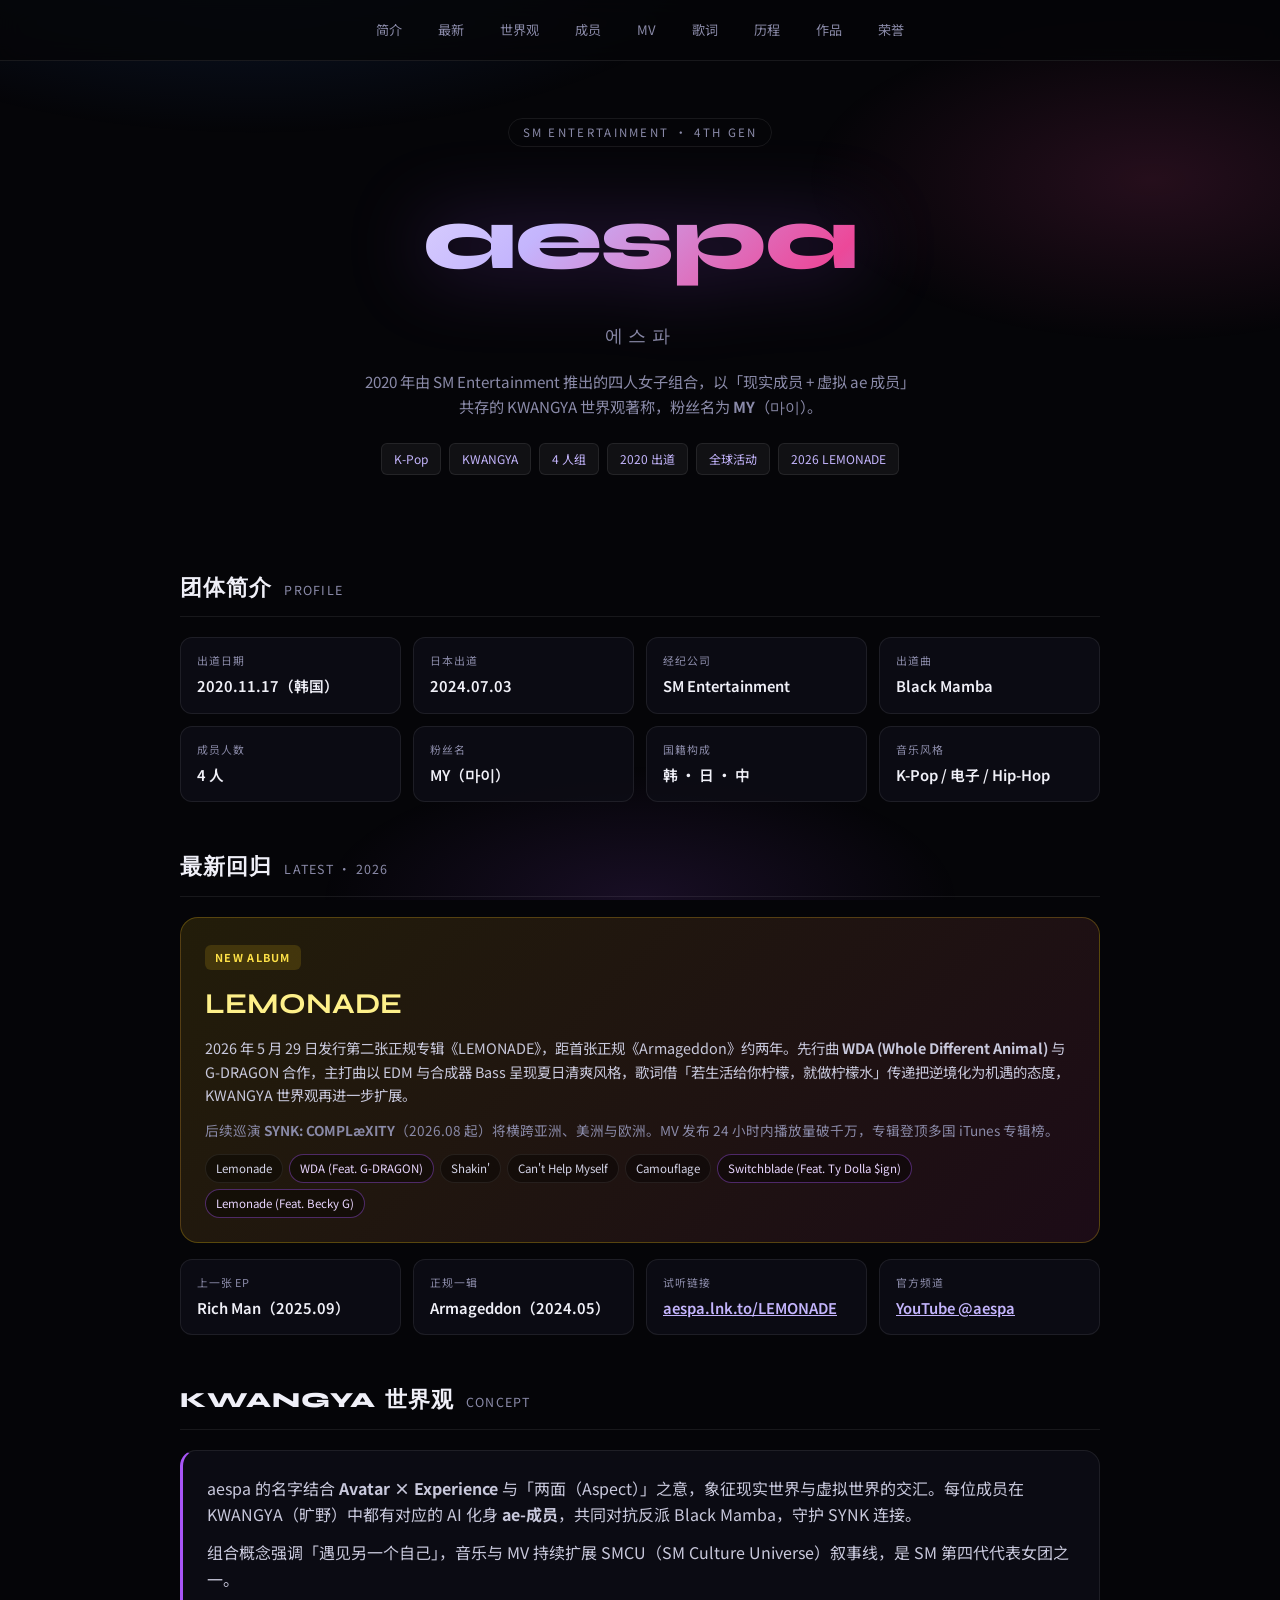
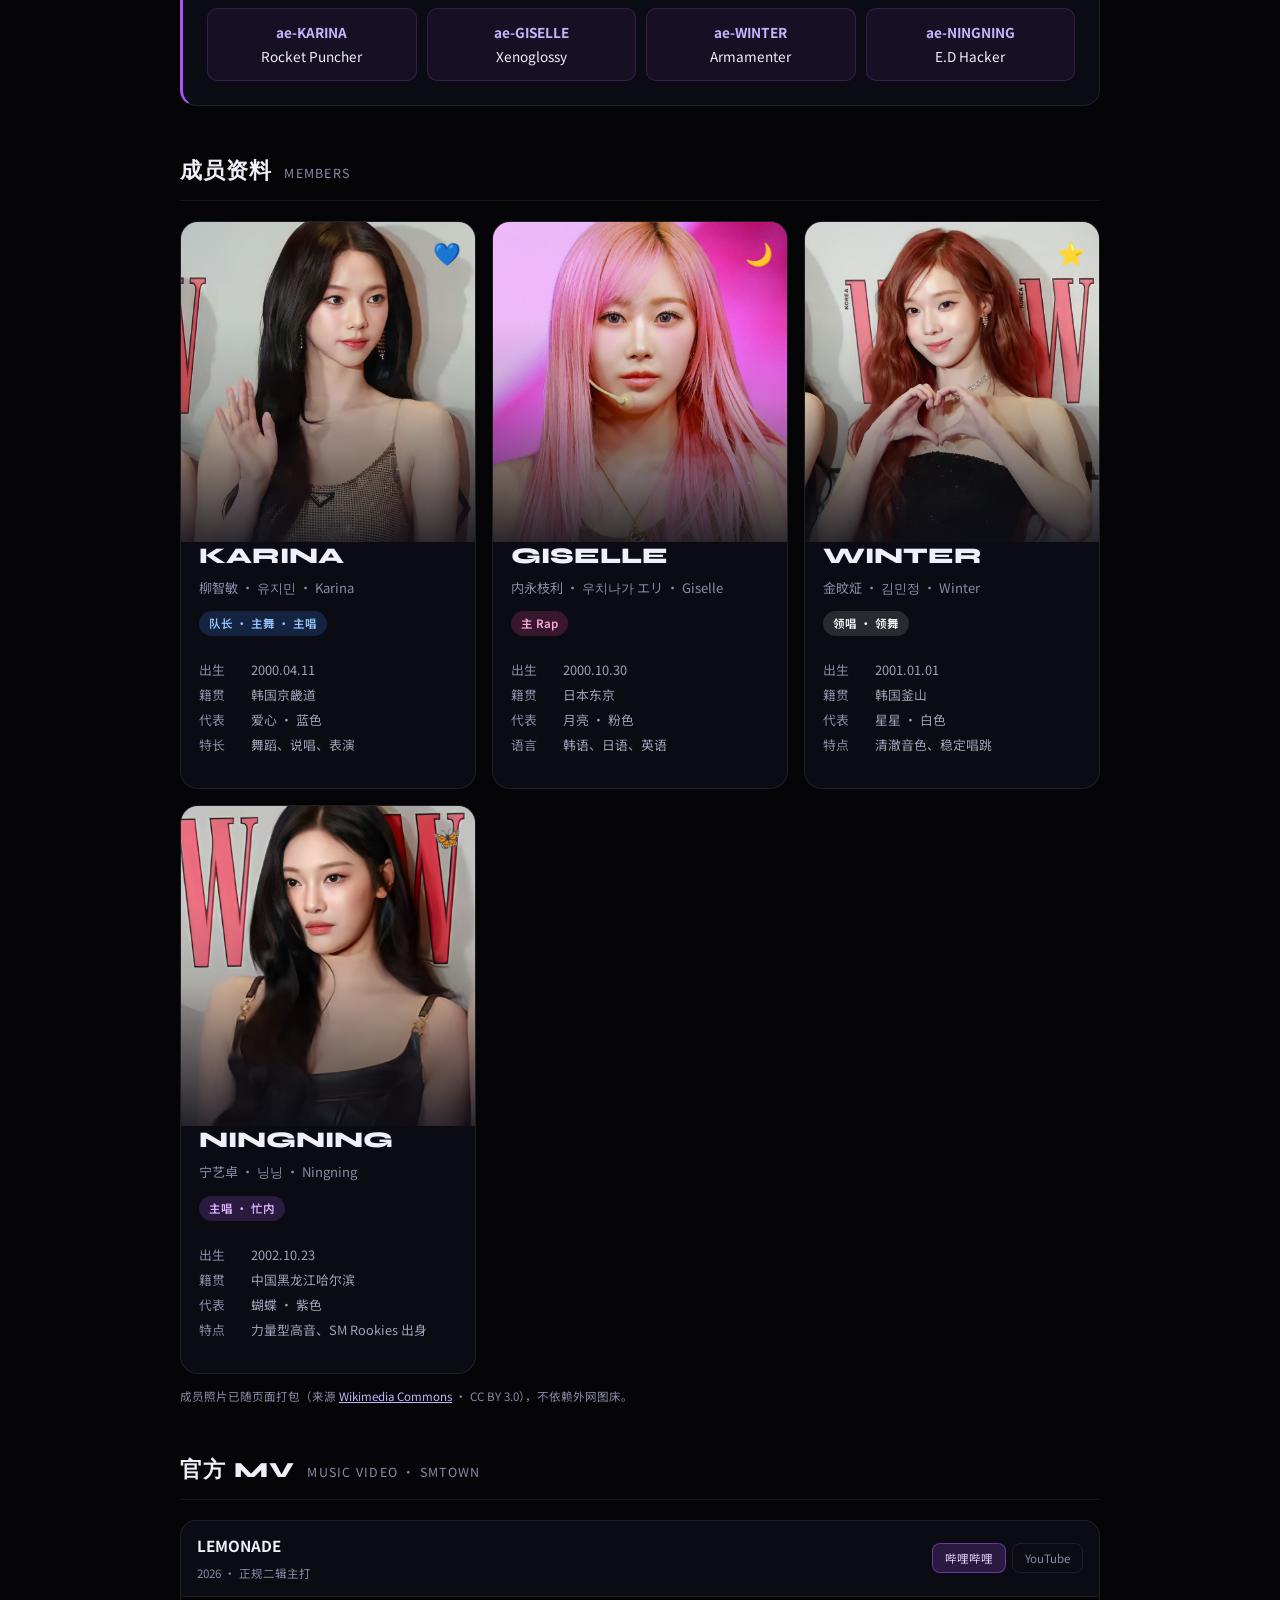
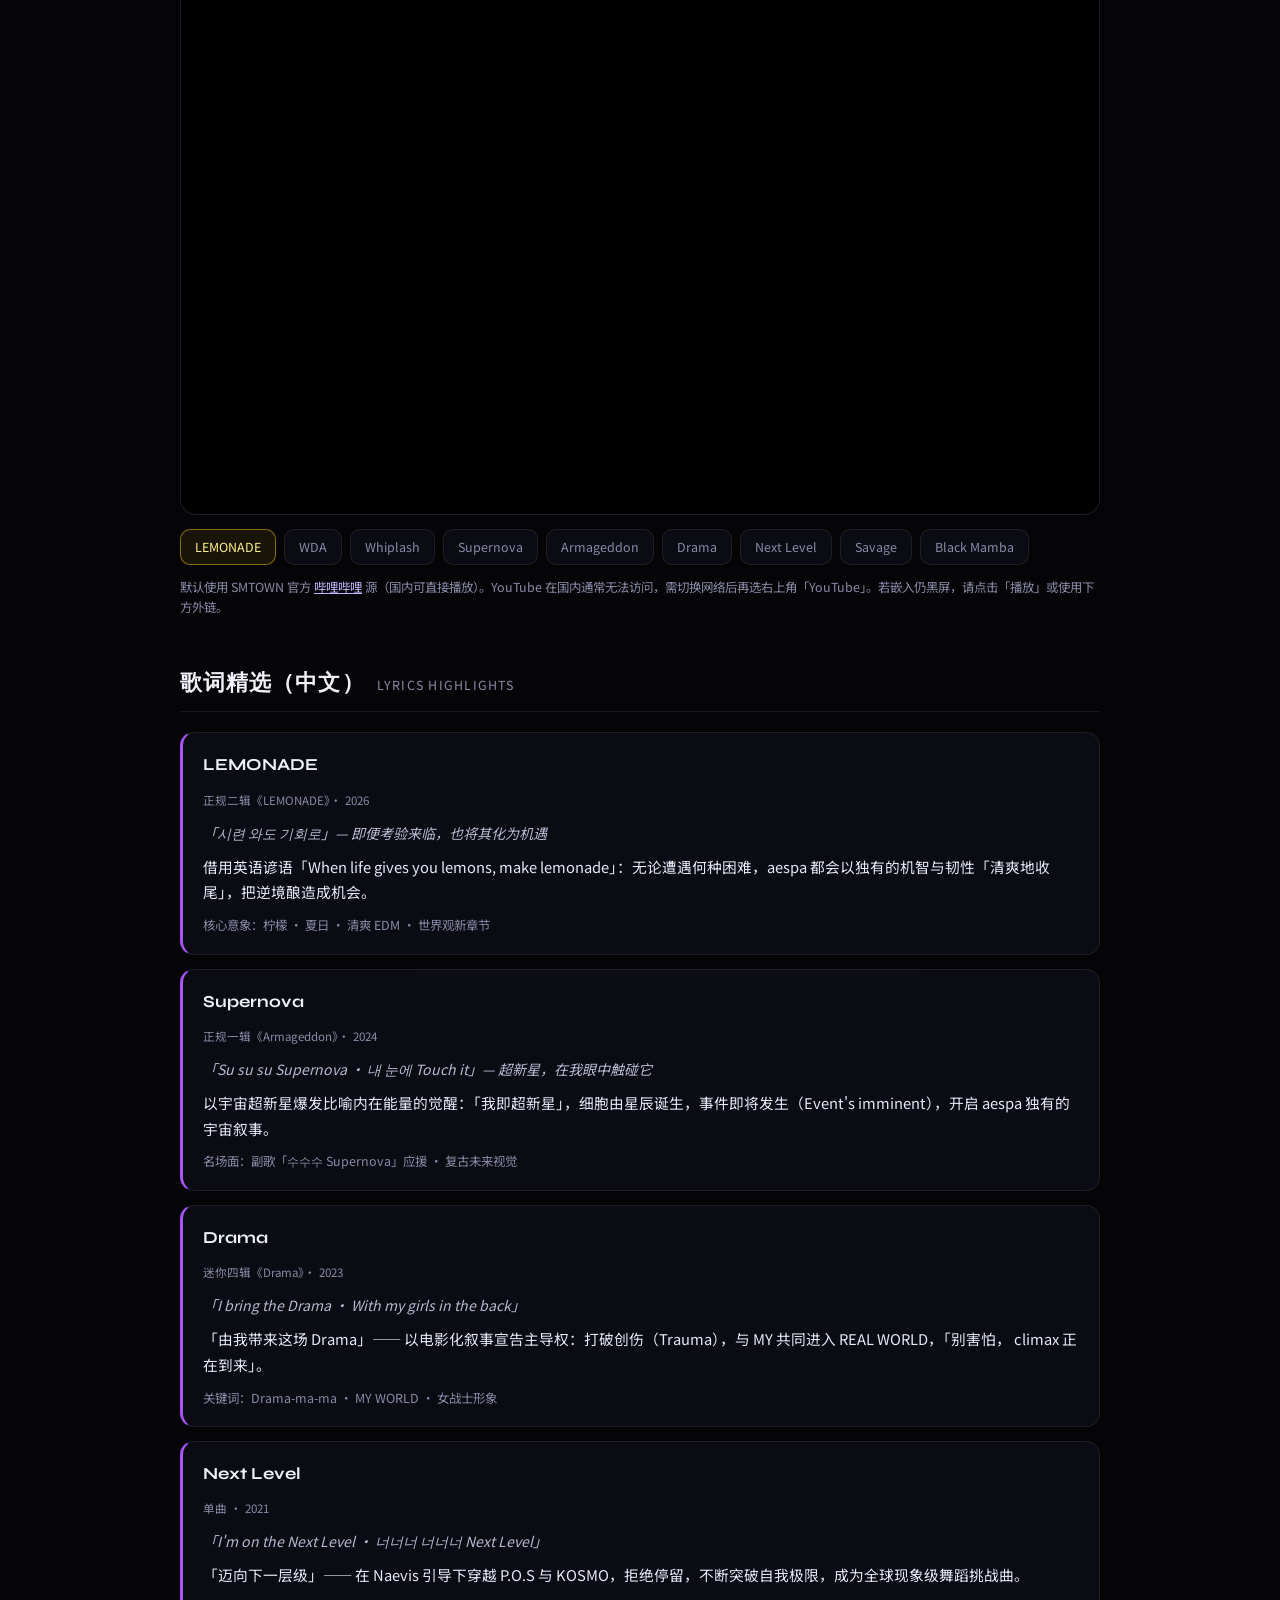
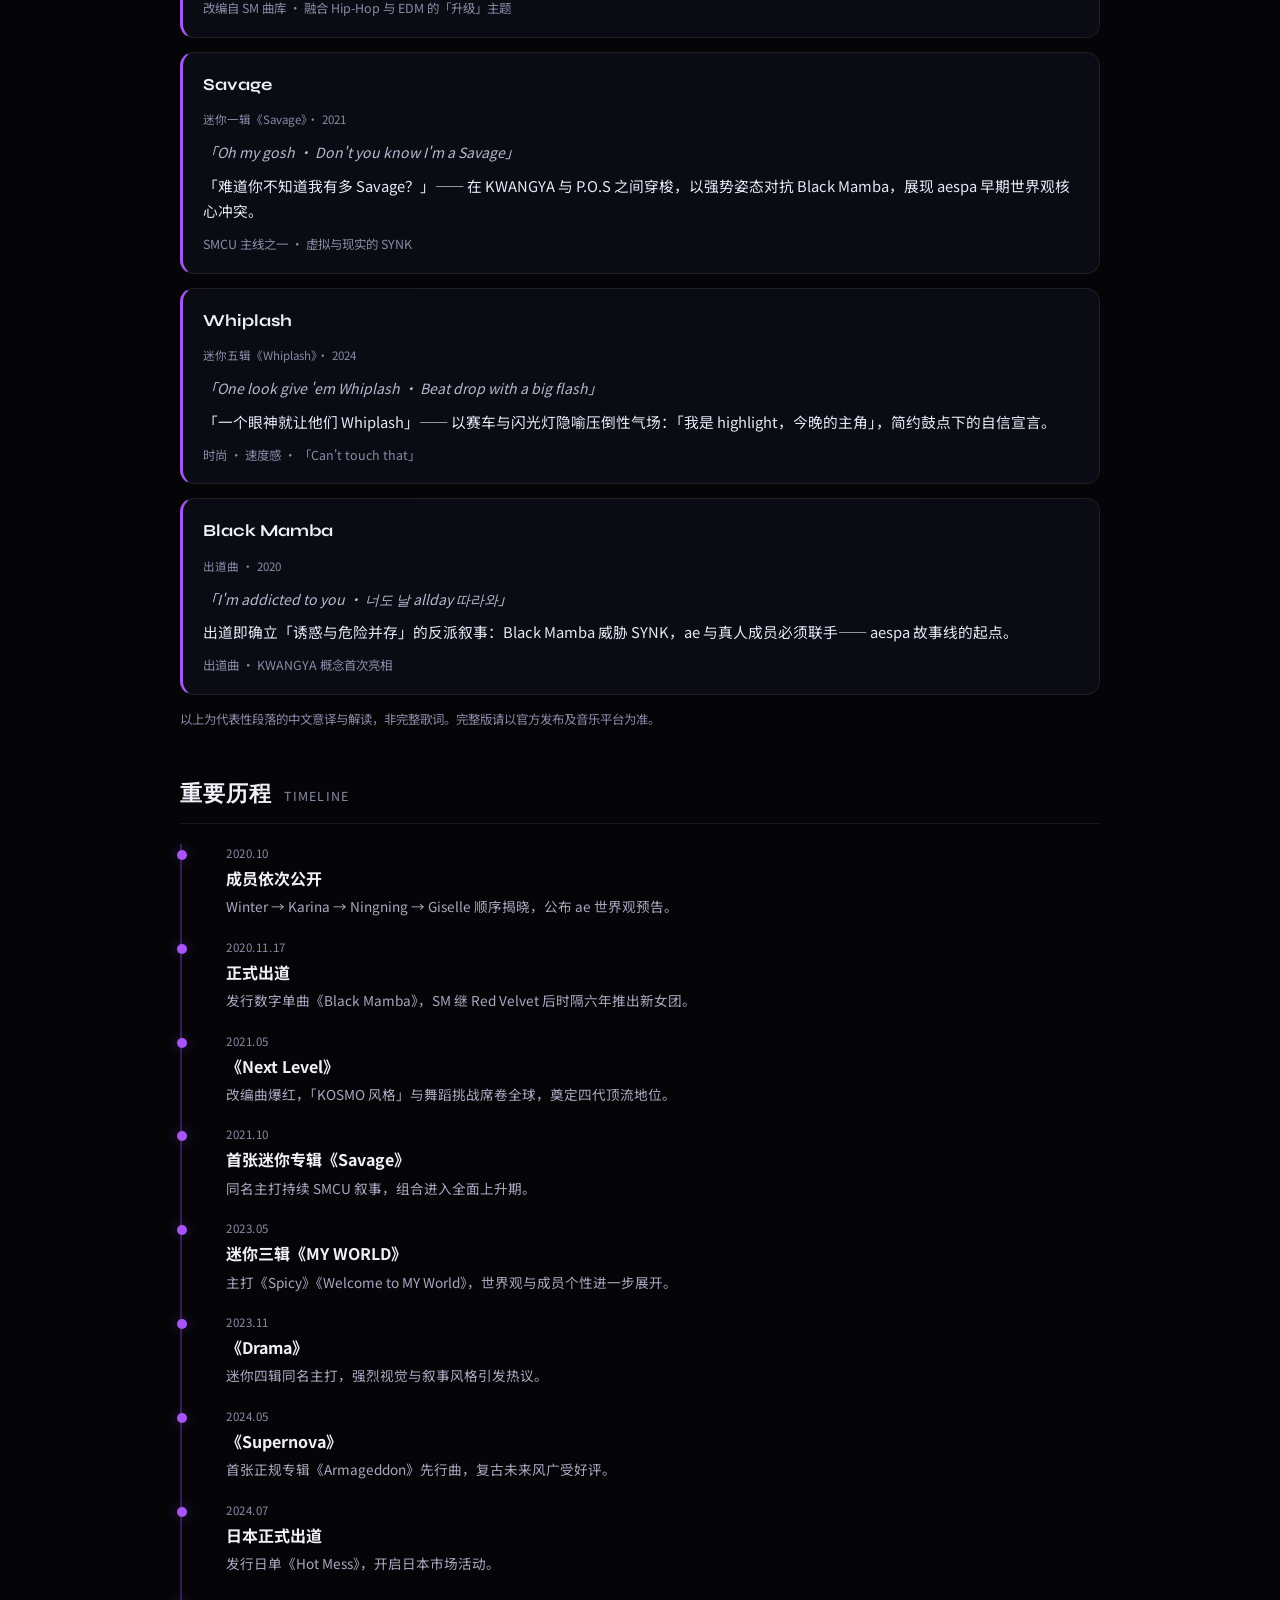
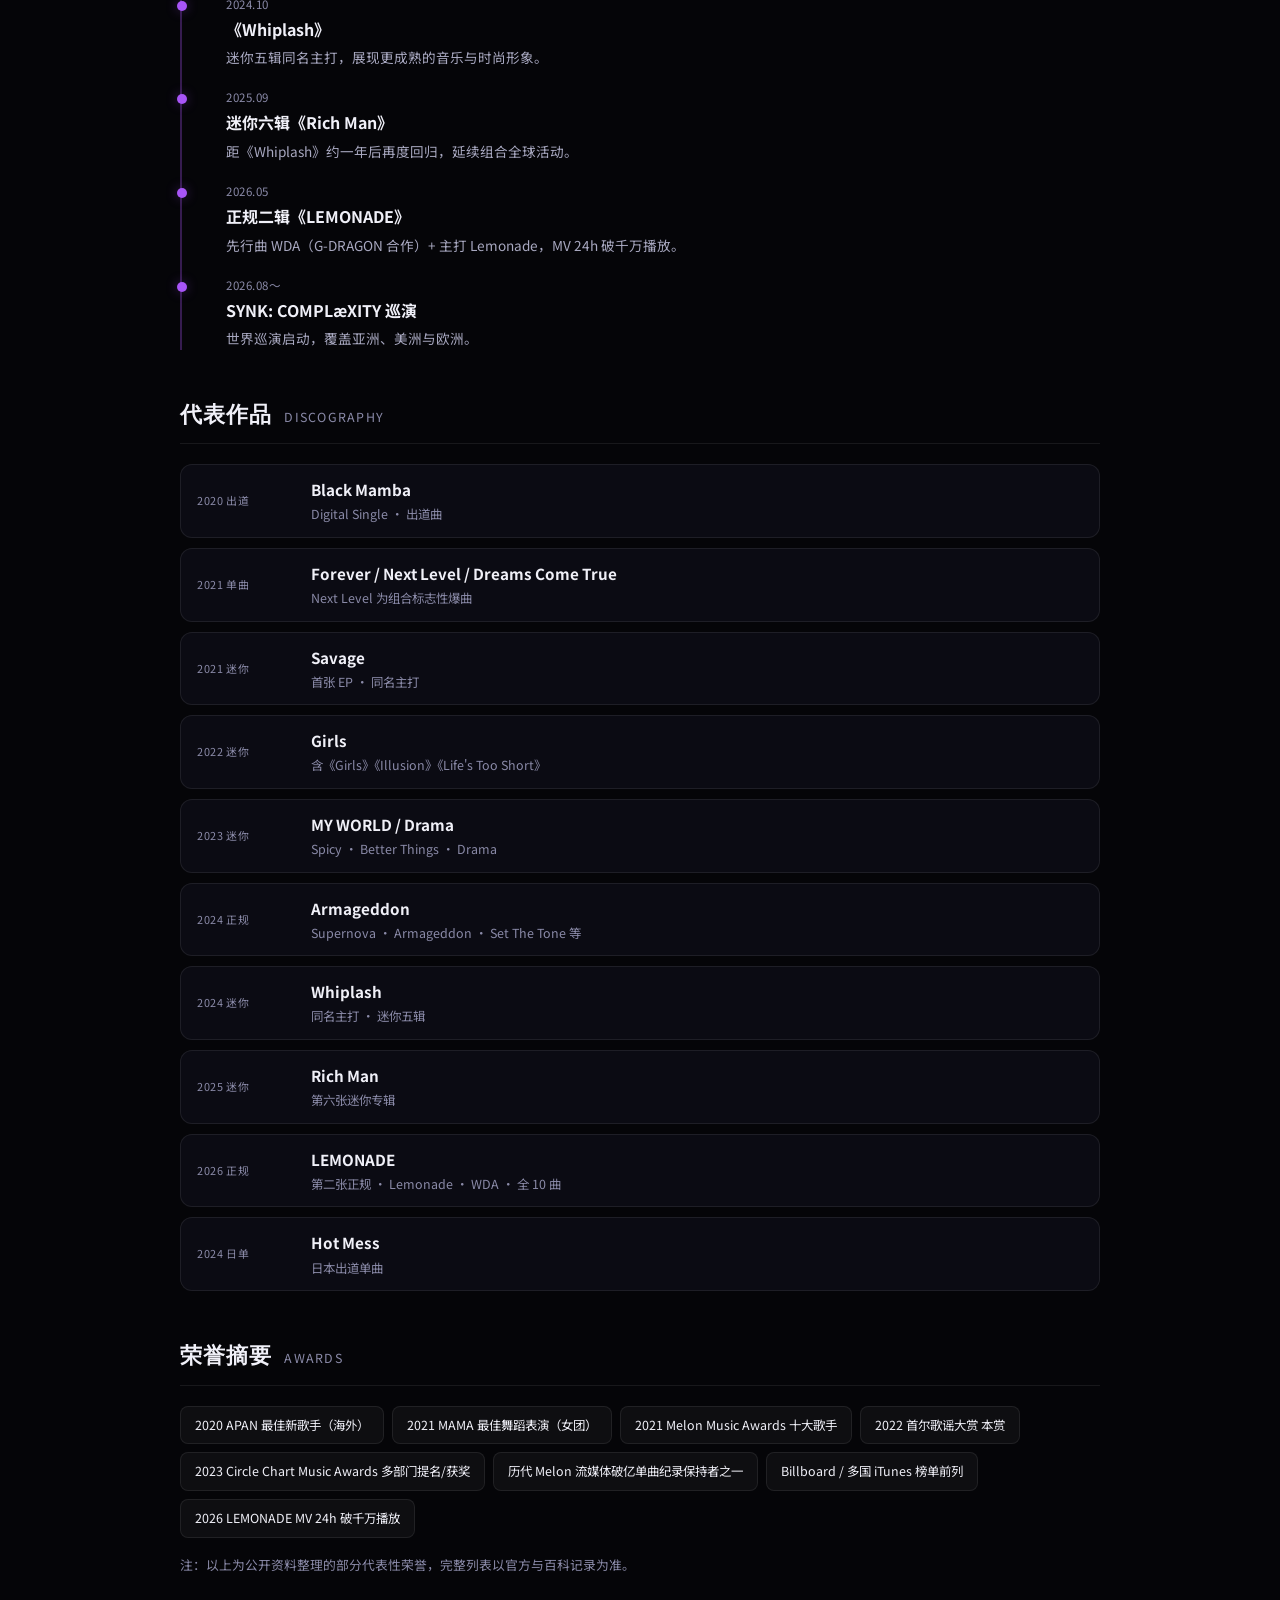
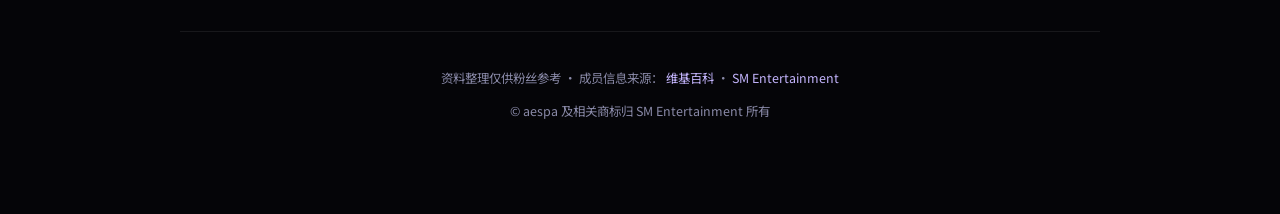
==== commit 60cfbb4e: "Replace member photos with higher-quality event portraits. Use Love Your W and recent concert stills" ====
--- a/aespa/index.html
+++ b/aespa/index.html
@@ -232,7 +232,7 @@
         box-shadow: 0 16px 40px rgba(0, 0, 0, 0.4);
       }
       .member-visual {
-        height: 300px;
+        height: 320px;
         display: flex;
         align-items: center;
         justify-content: center;
@@ -246,7 +246,7 @@
         width: 100%;
         height: 100%;
         object-fit: cover;
-        object-position: center 15%;
+        object-position: center 20%;
         z-index: 0;
       }
       .member-visual::after {
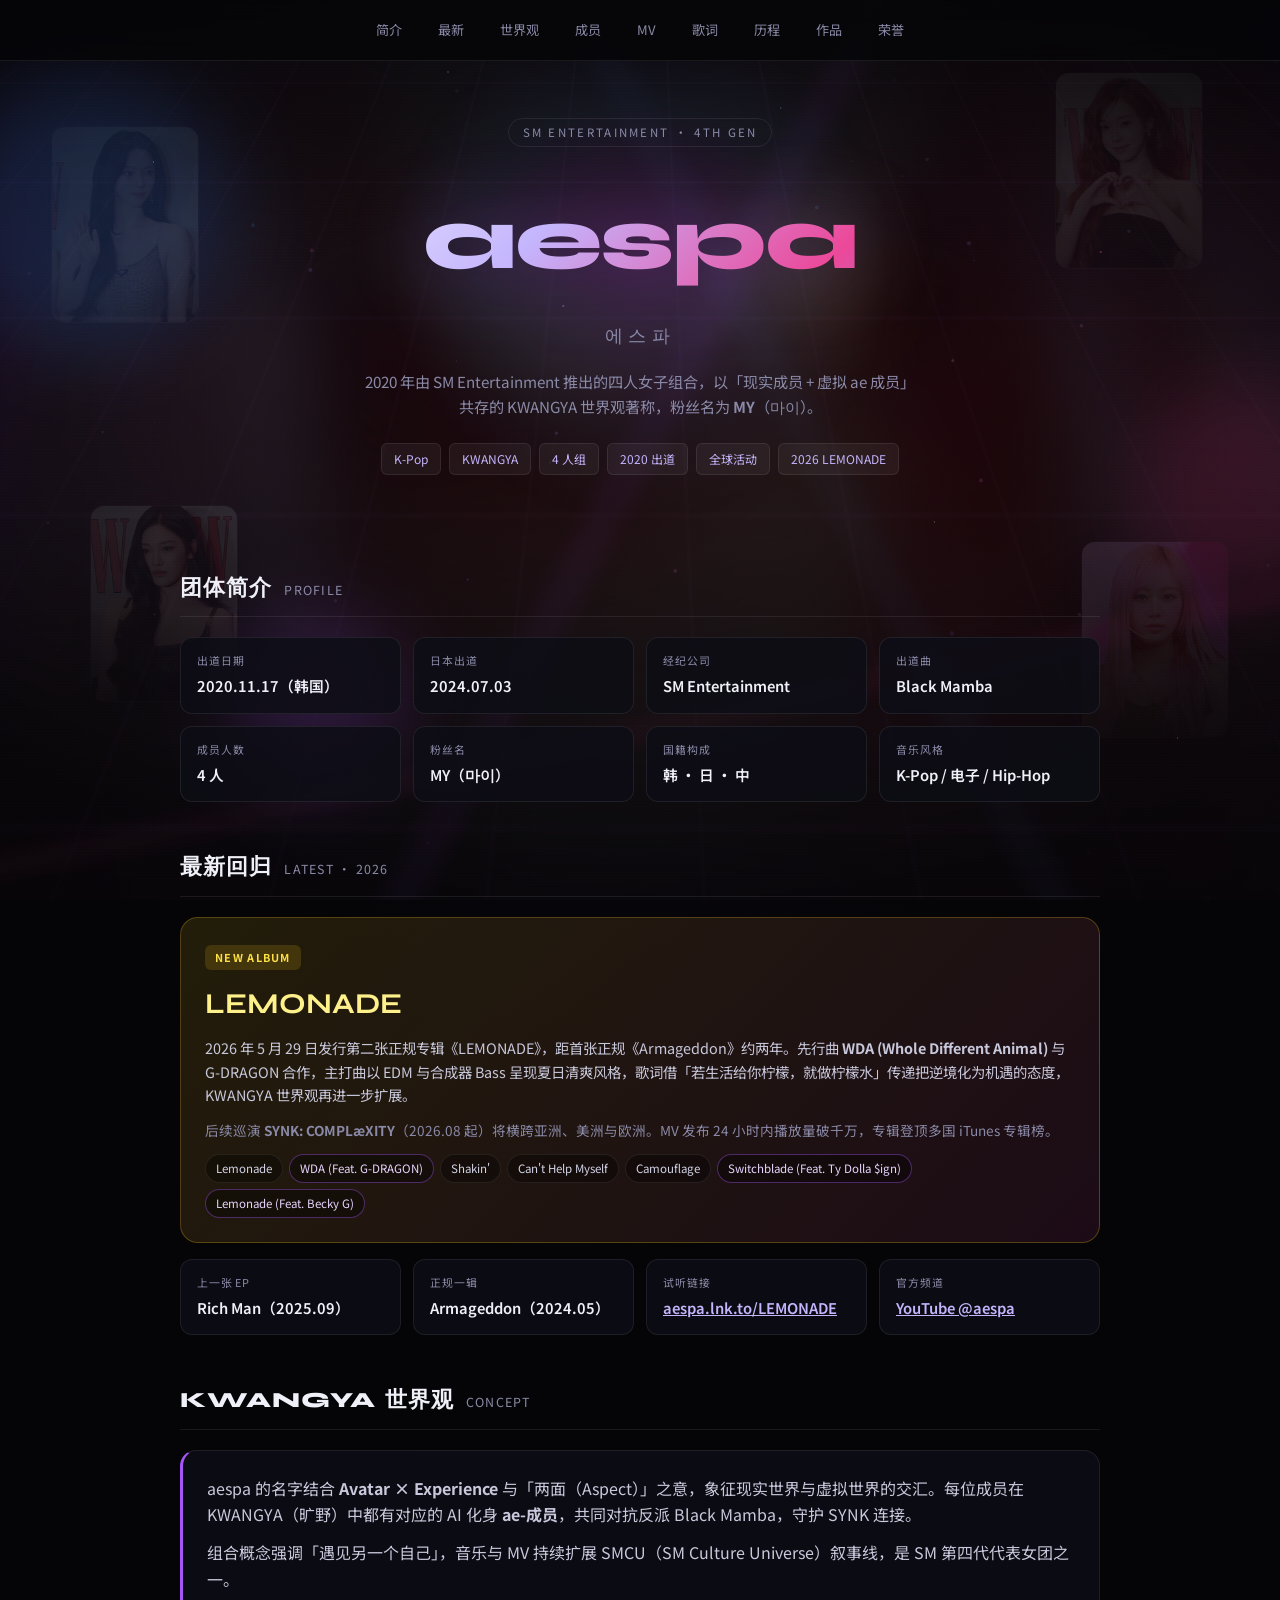
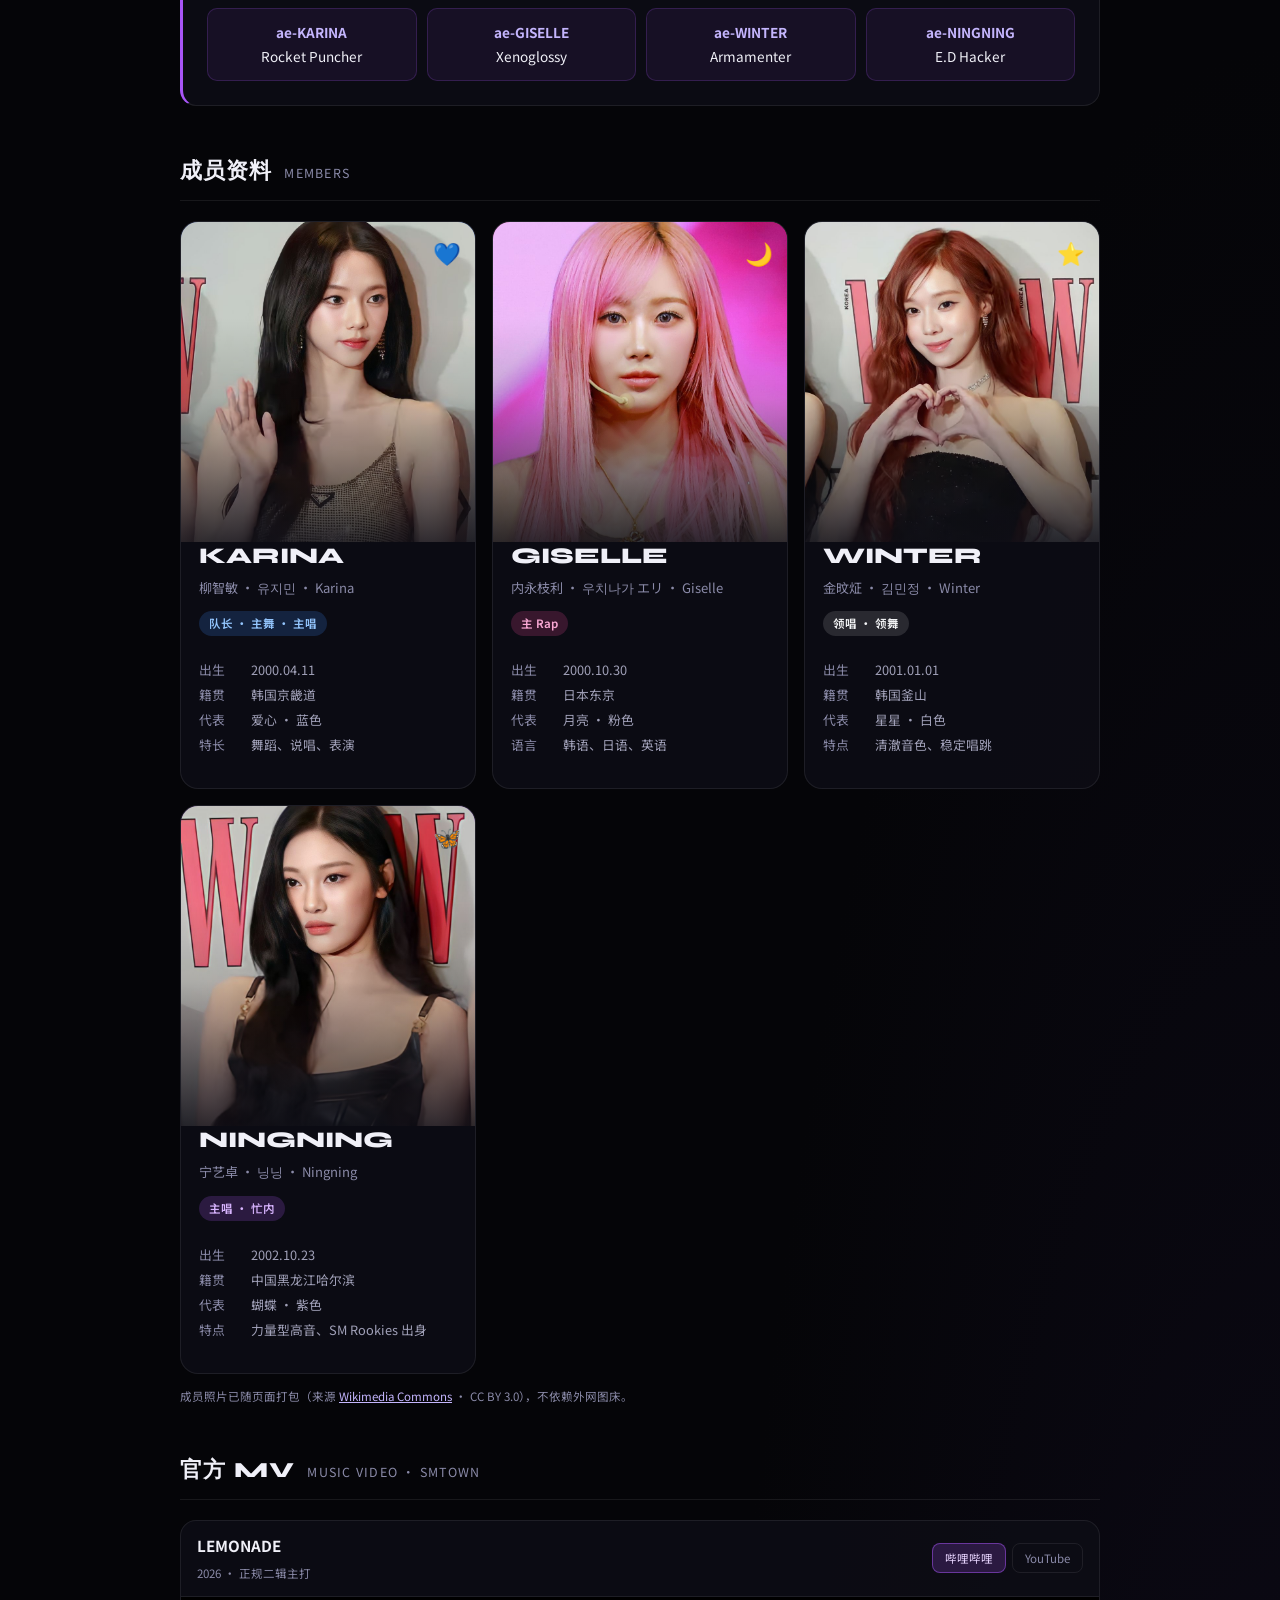
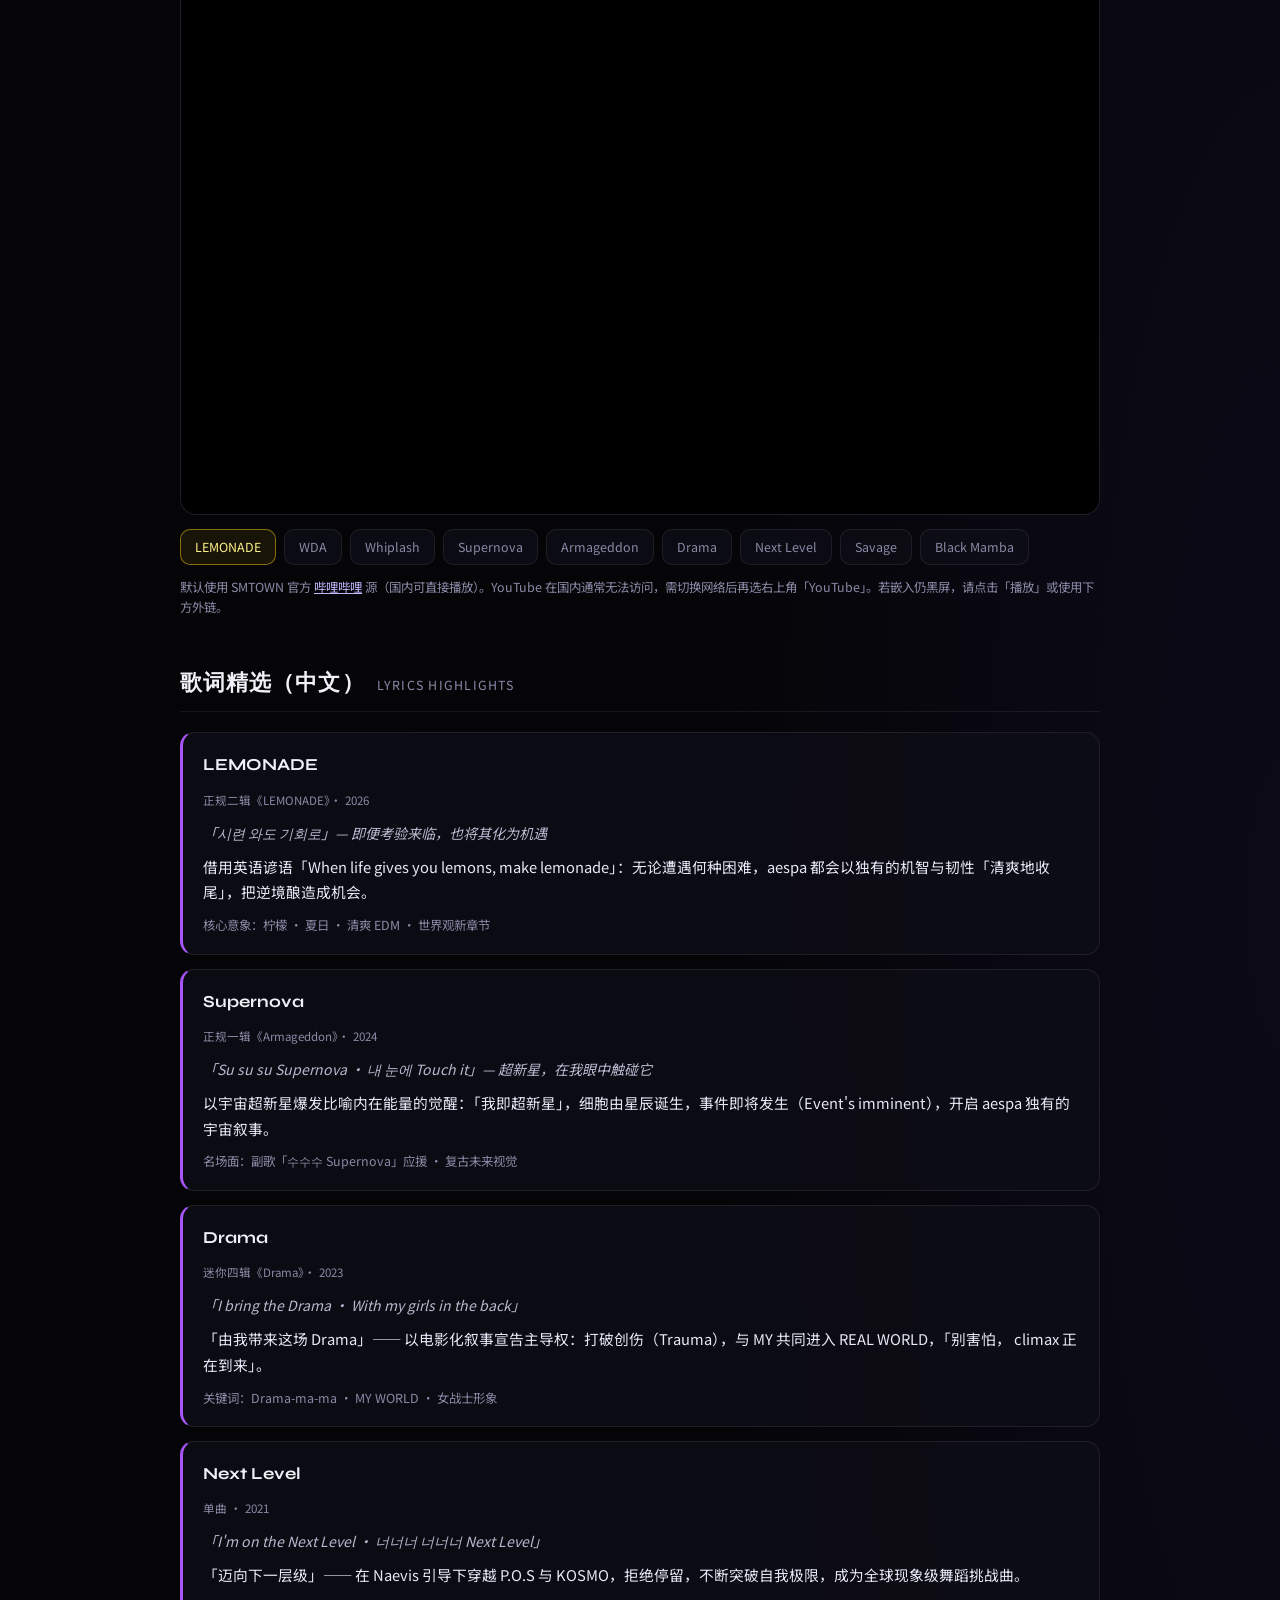
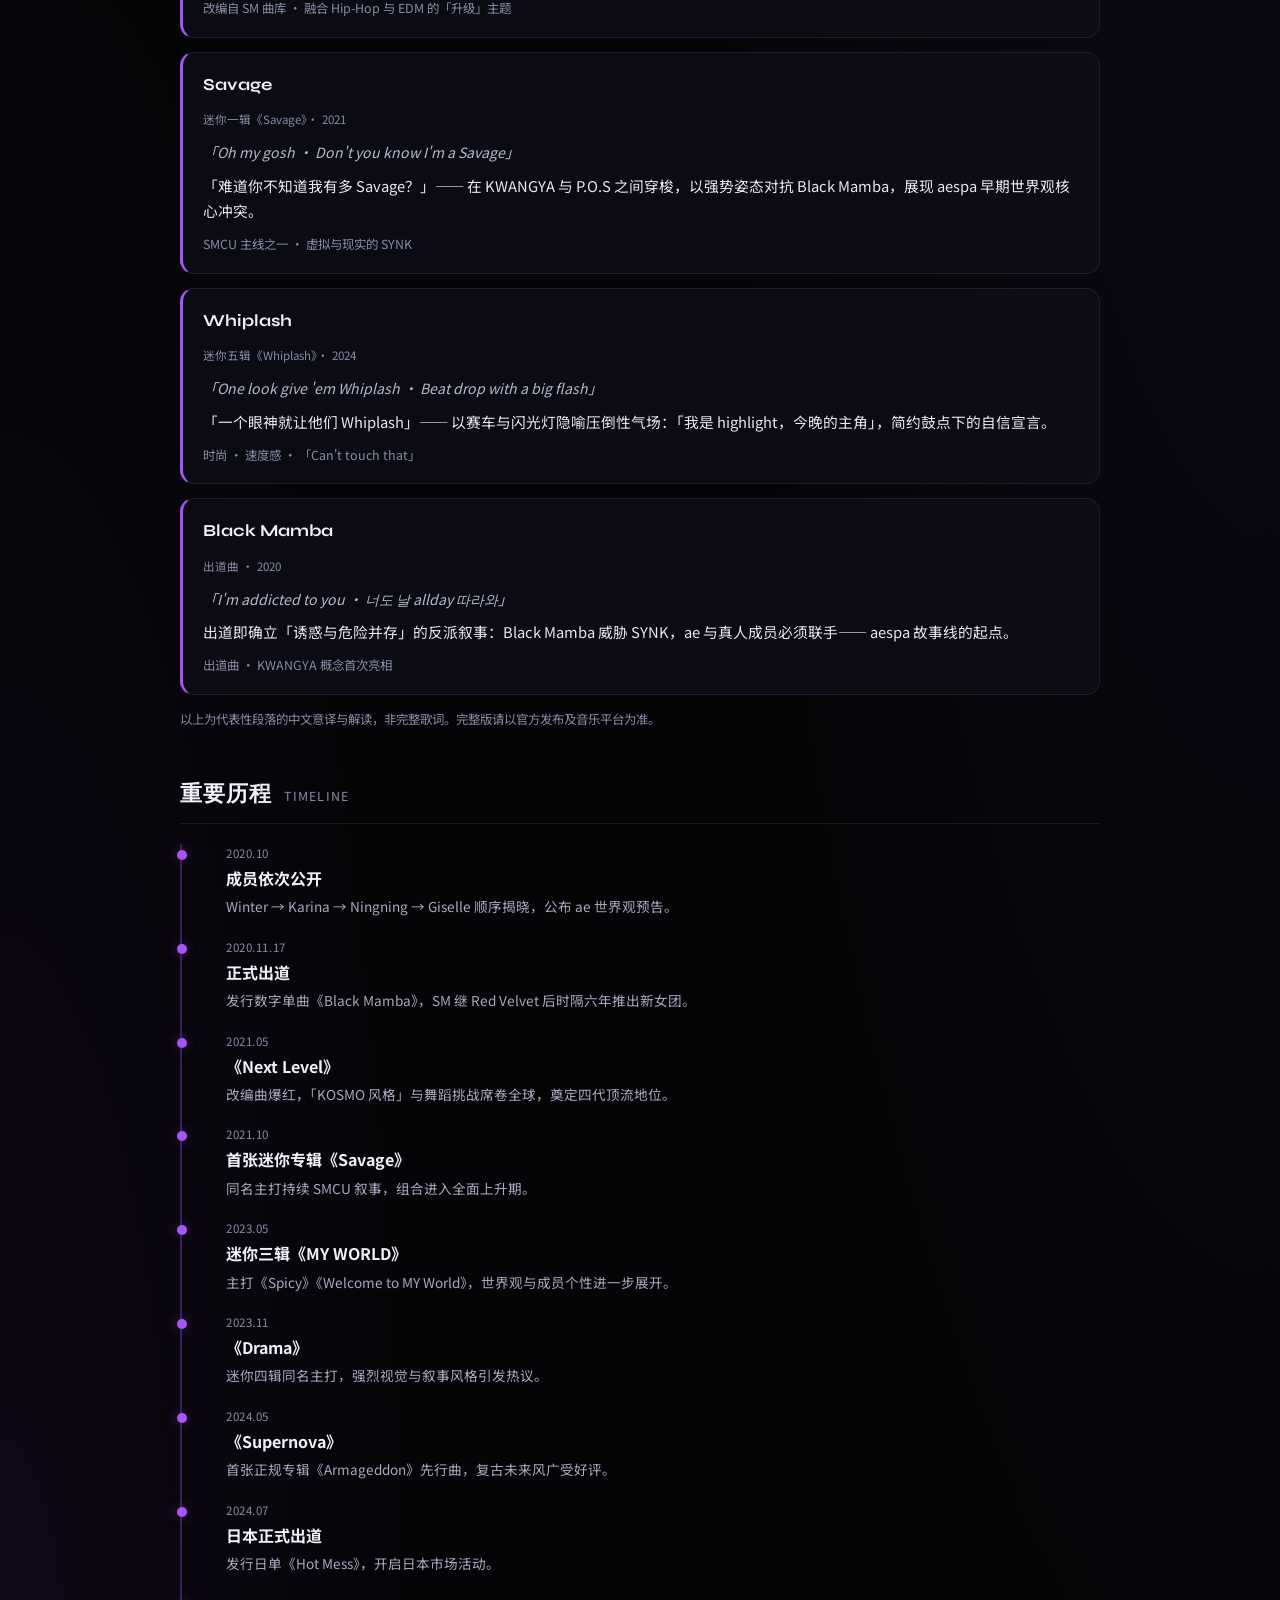
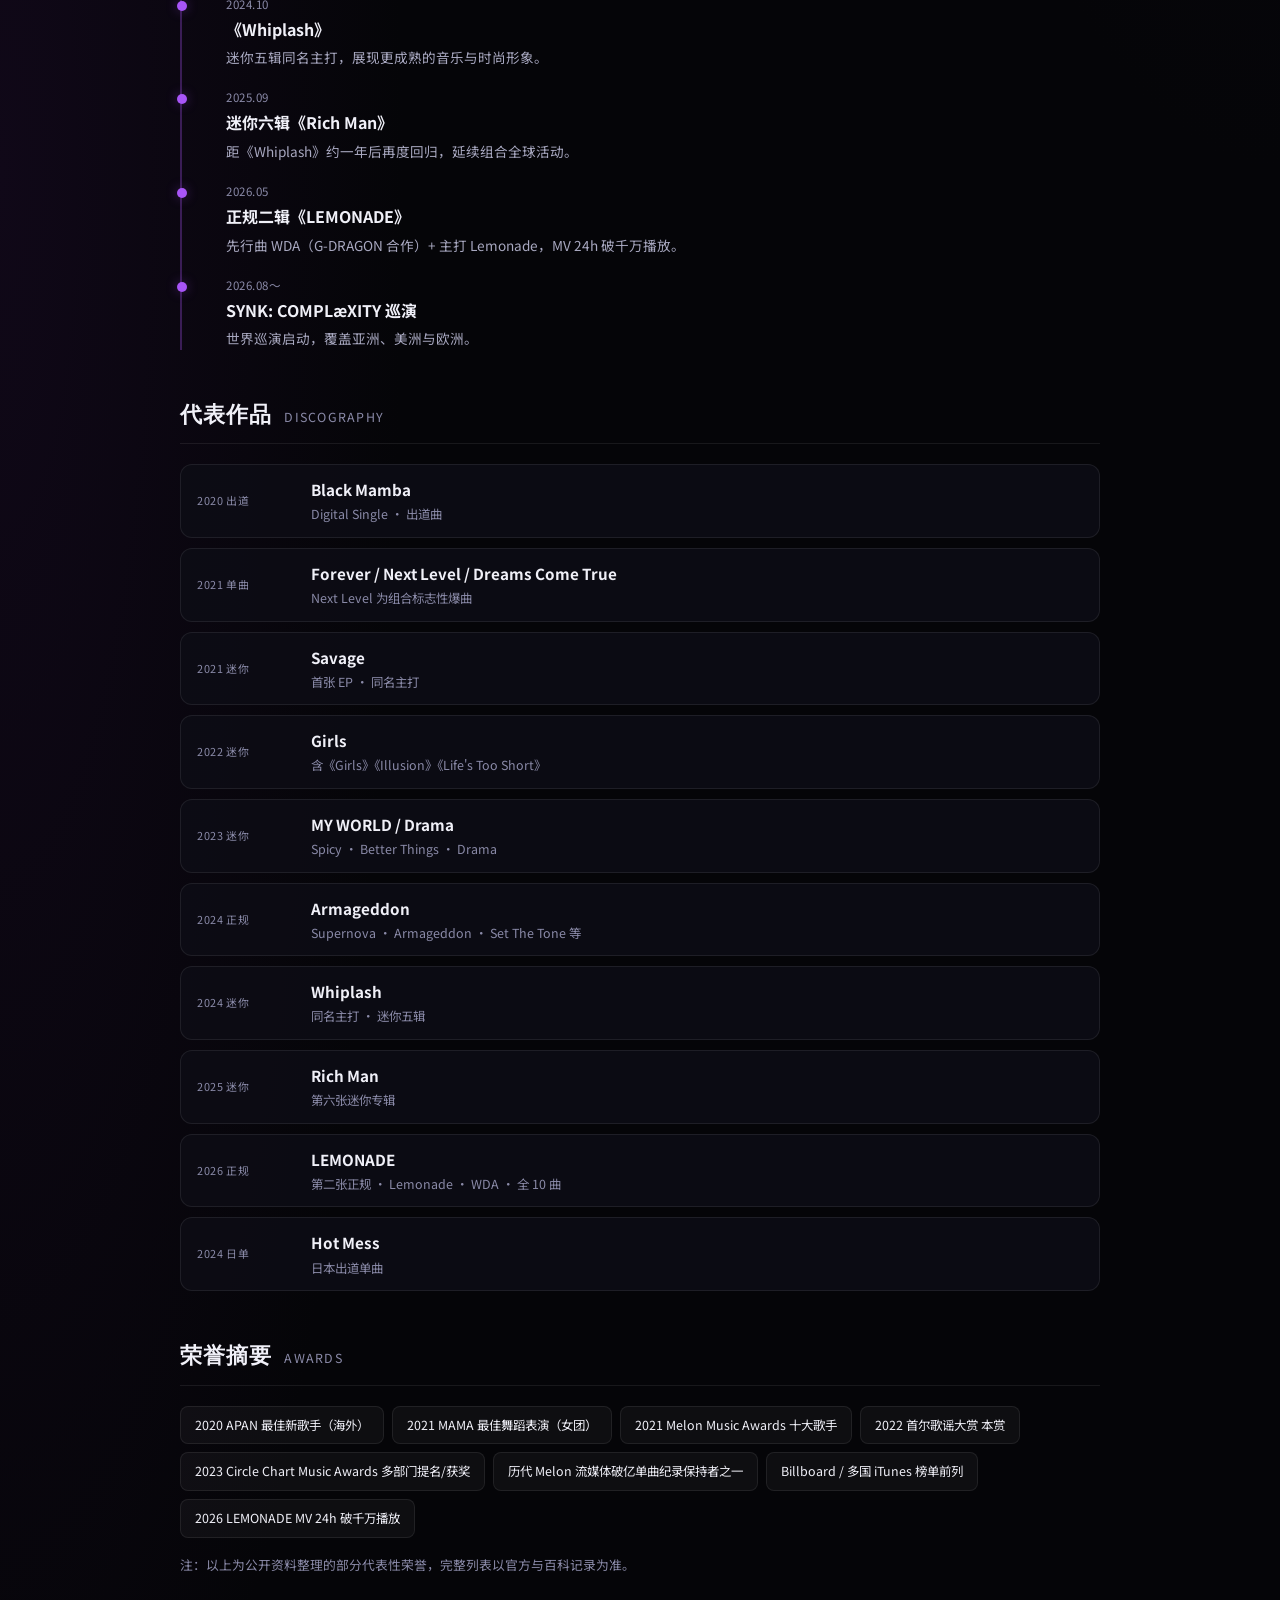
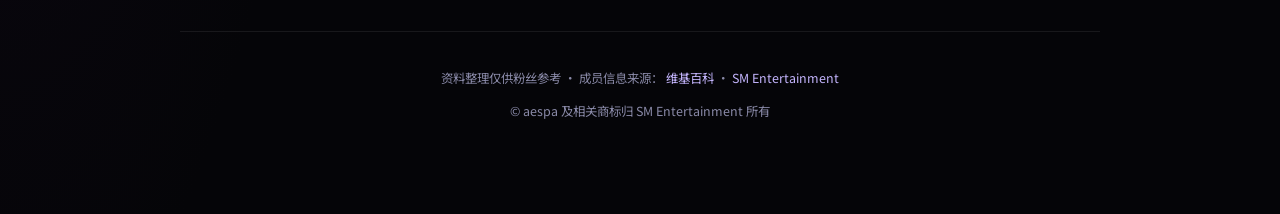
==== commit c87a1714: "Enrich aespa page with animated photo background layers. Add member slideshow, floating cards, and c" ====
--- a/aespa/index.html
+++ b/aespa/index.html
@@ -28,20 +28,286 @@
       body {
         margin: 0;
         font-family: "Noto Sans SC", "Segoe UI", system-ui, sans-serif;
-        background: var(--bg);
+        background:
+          radial-gradient(ellipse 120% 80% at 50% -30%, #12122a 0%, transparent 55%),
+          radial-gradient(ellipse 90% 60% at 100% 50%, #0d0a18 0%, transparent 50%),
+          radial-gradient(ellipse 70% 50% at 0% 80%, #100818 0%, transparent 45%),
+          var(--bg);
         color: var(--text);
         line-height: 1.65;
+        overflow-x: hidden;
       }
       body::before {
         content: "";
         position: fixed;
         inset: 0;
         background:
-          radial-gradient(ellipse 80% 50% at 20% -10%, rgba(59, 130, 246, 0.18), transparent 50%),
-          radial-gradient(ellipse 60% 40% at 90% 20%, rgba(236, 72, 153, 0.14), transparent 45%),
-          radial-gradient(ellipse 50% 30% at 50% 100%, rgba(168, 85, 247, 0.12), transparent 50%);
+          radial-gradient(ellipse 80% 50% at 20% -10%, rgba(59, 130, 246, 0.22), transparent 50%),
+          radial-gradient(ellipse 60% 40% at 90% 20%, rgba(236, 72, 153, 0.18), transparent 45%),
+          radial-gradient(ellipse 55% 35% at 10% 65%, rgba(96, 165, 250, 0.1), transparent 50%),
+          radial-gradient(ellipse 50% 30% at 50% 100%, rgba(168, 85, 247, 0.16), transparent 50%),
+          radial-gradient(circle at 70% 75%, rgba(250, 204, 21, 0.06), transparent 35%);
         pointer-events: none;
         z-index: 0;
+        animation: auroraPulse 14s ease-in-out infinite alternate;
+      }
+      body::after {
+        content: "";
+        position: fixed;
+        inset: 0;
+        background:
+          radial-gradient(ellipse 90% 70% at 50% 50%, transparent 40%, rgba(0, 0, 0, 0.55) 100%),
+          repeating-linear-gradient(
+            0deg,
+            rgba(255, 255, 255, 0.015) 0,
+            rgba(255, 255, 255, 0.015) 1px,
+            transparent 1px,
+            transparent 3px
+          );
+        pointer-events: none;
+        z-index: 0;
+        opacity: 0.45;
+      }
+
+      .bg-scene {
+        position: fixed;
+        inset: 0;
+        pointer-events: none;
+        z-index: 0;
+        overflow: hidden;
+      }
+      .bg-slideshow {
+        position: absolute;
+        inset: -18%;
+      }
+      .bg-slide {
+        position: absolute;
+        inset: 0;
+        width: 100%;
+        height: 100%;
+        object-fit: cover;
+        opacity: 0;
+        transform: scale(1.1);
+        filter: blur(32px) saturate(1.35) brightness(0.42);
+        transition: opacity 2.8s ease;
+        will-change: opacity, transform;
+      }
+      .bg-slide.active {
+        opacity: 0.62;
+        animation: kenBurns 20s ease-in-out infinite alternate;
+      }
+      @keyframes kenBurns {
+        0% { transform: scale(1.05) translate(0, 0); }
+        100% { transform: scale(1.18) translate(-2.5%, -1.5%); }
+      }
+      .bg-overlay {
+        position: absolute;
+        inset: 0;
+        background:
+          linear-gradient(180deg, rgba(5, 5, 8, 0.72) 0%, rgba(5, 5, 8, 0.48) 38%, rgba(5, 5, 8, 0.78) 100%),
+          radial-gradient(ellipse 70% 55% at 50% 45%, transparent 30%, rgba(5, 5, 8, 0.65) 100%),
+          linear-gradient(135deg, rgba(59, 130, 246, 0.08), rgba(168, 85, 247, 0.06), rgba(236, 72, 153, 0.08));
+      }
+      .bg-floats {
+        position: absolute;
+        inset: 0;
+      }
+      .bg-float-card {
+        position: absolute;
+        width: clamp(92px, 13vw, 148px);
+        aspect-ratio: 3 / 4;
+        border-radius: 14px;
+        overflow: hidden;
+        border: 1px solid rgba(255, 255, 255, 0.14);
+        box-shadow:
+          0 12px 40px rgba(0, 0, 0, 0.45),
+          0 0 28px rgba(168, 85, 247, 0.18);
+        opacity: 0.42;
+        transform-origin: center;
+      }
+      .bg-float-card img {
+        width: 100%;
+        height: 100%;
+        object-fit: cover;
+        object-position: center 20%;
+        display: block;
+      }
+      .bg-float-card::after {
+        content: "";
+        position: absolute;
+        inset: 0;
+        background: linear-gradient(to top, rgba(5, 5, 8, 0.55) 0%, transparent 45%);
+      }
+      .bg-float-card.f1 {
+        top: 14%;
+        left: 4%;
+        animation: floatCard1 22s ease-in-out infinite;
+      }
+      .bg-float-card.f2 {
+        top: 8%;
+        right: 6%;
+        animation: floatCard2 26s ease-in-out infinite;
+      }
+      .bg-float-card.f3 {
+        bottom: 18%;
+        right: 4%;
+        animation: floatCard3 24s ease-in-out infinite;
+      }
+      .bg-float-card.f4 {
+        bottom: 22%;
+        left: 7%;
+        animation: floatCard4 28s ease-in-out infinite;
+      }
+      @keyframes floatCard1 {
+        0%, 100% { transform: translate(0, 0) rotate(-4deg) scale(1); }
+        50% { transform: translate(18px, -22px) rotate(2deg) scale(1.04); }
+      }
+      @keyframes floatCard2 {
+        0%, 100% { transform: translate(0, 0) rotate(5deg) scale(1); }
+        50% { transform: translate(-20px, 16px) rotate(-2deg) scale(1.05); }
+      }
+      @keyframes floatCard3 {
+        0%, 100% { transform: translate(0, 0) rotate(3deg) scale(1); }
+        50% { transform: translate(-14px, -18px) rotate(-5deg) scale(1.03); }
+      }
+      @keyframes floatCard4 {
+        0%, 100% { transform: translate(0, 0) rotate(-3deg) scale(1); }
+        50% { transform: translate(16px, 12px) rotate(4deg) scale(1.04); }
+      }
+      #bgCanvas {
+        position: absolute;
+        inset: 0;
+        width: 100%;
+        height: 100%;
+        opacity: 0.55;
+      }
+      .bg-grid {
+        position: absolute;
+        inset: -20% -10%;
+        background-image:
+          linear-gradient(rgba(168, 85, 247, 0.05) 1px, transparent 1px),
+          linear-gradient(90deg, rgba(168, 85, 247, 0.05) 1px, transparent 1px);
+        background-size: 56px 56px;
+        transform: perspective(600px) rotateX(58deg) translateY(-8%);
+        transform-origin: center top;
+        mask-image: radial-gradient(ellipse 85% 65% at 50% 15%, black 10%, transparent 72%);
+        opacity: 0.7;
+      }
+      .bg-synk {
+        position: absolute;
+        inset: 0;
+        opacity: 0.35;
+        background:
+          linear-gradient(118deg, transparent 48%, rgba(168, 85, 247, 0.12) 49.5%, rgba(168, 85, 247, 0.12) 50.5%, transparent 52%),
+          linear-gradient(62deg, transparent 58%, rgba(96, 165, 250, 0.08) 59.5%, rgba(96, 165, 250, 0.08) 60.5%, transparent 62%),
+          linear-gradient(168deg, transparent 72%, rgba(236, 72, 153, 0.1) 73.5%, rgba(236, 72, 153, 0.1) 74.5%, transparent 76%);
+        animation: synkDrift 22s linear infinite;
+      }
+      .bg-stars {
+        position: absolute;
+        inset: 0;
+        background-image:
+          radial-gradient(1px 1px at 12% 18%, rgba(255, 255, 255, 0.55), transparent),
+          radial-gradient(1px 1px at 28% 72%, rgba(196, 181, 253, 0.45), transparent),
+          radial-gradient(1.5px 1.5px at 44% 34%, rgba(255, 255, 255, 0.35), transparent),
+          radial-gradient(1px 1px at 61% 12%, rgba(147, 197, 253, 0.5), transparent),
+          radial-gradient(1px 1px at 73% 58%, rgba(255, 255, 255, 0.4), transparent),
+          radial-gradient(1.5px 1.5px at 86% 28%, rgba(244, 114, 182, 0.45), transparent),
+          radial-gradient(1px 1px at 92% 82%, rgba(255, 255, 255, 0.35), transparent),
+          radial-gradient(1px 1px at 8% 48%, rgba(196, 181, 253, 0.35), transparent),
+          radial-gradient(1px 1px at 52% 88%, rgba(255, 255, 255, 0.3), transparent),
+          radial-gradient(1px 1px at 35% 8%, rgba(255, 255, 255, 0.45), transparent);
+        animation: starTwinkle 6s ease-in-out infinite alternate;
+      }
+      .orb {
+        position: absolute;
+        border-radius: 50%;
+        filter: blur(40px);
+        opacity: 0.55;
+        animation: orbFloat 16s ease-in-out infinite;
+      }
+      .orb-1 {
+        width: 280px;
+        height: 280px;
+        top: 8%;
+        left: -4%;
+        background: rgba(59, 130, 246, 0.35);
+        animation-delay: 0s;
+      }
+      .orb-2 {
+        width: 220px;
+        height: 220px;
+        top: 42%;
+        right: -6%;
+        background: rgba(236, 72, 153, 0.28);
+        animation-delay: -5s;
+        animation-duration: 20s;
+      }
+      .orb-3 {
+        width: 180px;
+        height: 180px;
+        bottom: 12%;
+        left: 18%;
+        background: rgba(168, 85, 247, 0.32);
+        animation-delay: -9s;
+        animation-duration: 18s;
+      }
+      .orb-4 {
+        width: 140px;
+        height: 140px;
+        top: 22%;
+        left: 58%;
+        background: rgba(250, 204, 21, 0.15);
+        animation-delay: -3s;
+        animation-duration: 24s;
+      }
+
+      @keyframes auroraPulse {
+        0% { opacity: 0.85; transform: scale(1); }
+        100% { opacity: 1; transform: scale(1.03); }
+      }
+      @keyframes synkDrift {
+        0% { transform: translateY(0) translateX(0); }
+        100% { transform: translateY(-3%) translateX(2%); }
+      }
+      @keyframes starTwinkle {
+        0% { opacity: 0.55; }
+        100% { opacity: 1; }
+      }
+      @keyframes orbFloat {
+        0%, 100% { transform: translate(0, 0) scale(1); }
+        33% { transform: translate(24px, -18px) scale(1.06); }
+        66% { transform: translate(-16px, 14px) scale(0.96); }
+      }
+
+      @media (prefers-reduced-motion: reduce) {
+        body::before,
+        .bg-synk,
+        .bg-stars,
+        .orb,
+        .hero::before,
+        .bg-slide,
+        .bg-float-card {
+          animation: none !important;
+        }
+        .bg-slide.active {
+          opacity: 0.35;
+          transform: scale(1.05);
+        }
+        #bgCanvas {
+          display: none;
+        }
+      }
+
+      @media (max-width: 720px) {
+        .bg-float-card {
+          width: clamp(72px, 18vw, 100px);
+          opacity: 0.28;
+        }
+        .bg-float-card.f1 { left: 2%; top: 10%; }
+        .bg-float-card.f2 { right: 2%; top: 6%; }
+        .bg-float-card.f3 { right: 2%; bottom: 14%; }
+        .bg-float-card.f4 { left: 2%; bottom: 16%; }
       }
 
       .nav {
@@ -83,6 +349,26 @@
       .hero {
         text-align: center;
         padding: 56px 0 48px;
+        position: relative;
+      }
+      .hero::before {
+        content: "";
+        position: absolute;
+        top: 50%;
+        left: 50%;
+        width: min(520px, 90vw);
+        height: min(520px, 90vw);
+        transform: translate(-50%, -55%);
+        border-radius: 50%;
+        background:
+          radial-gradient(circle, rgba(168, 85, 247, 0.14) 0%, rgba(59, 130, 246, 0.06) 45%, transparent 70%);
+        pointer-events: none;
+        z-index: -1;
+        animation: heroGlow 10s ease-in-out infinite alternate;
+      }
+      @keyframes heroGlow {
+        0% { opacity: 0.7; transform: translate(-50%, -55%) scale(0.95); }
+        100% { opacity: 1; transform: translate(-50%, -55%) scale(1.05); }
       }
       .hero-badge {
         display: inline-block;
@@ -672,6 +958,29 @@
     </style>
   </head>
   <body>
+    <div class="bg-scene" aria-hidden="true">
+      <div class="bg-slideshow" id="bgSlideshow">
+        <img class="bg-slide active" src="images/karina.jpg" alt="" />
+        <img class="bg-slide" src="images/giselle.jpg" alt="" />
+        <img class="bg-slide" src="images/winter.jpg" alt="" />
+        <img class="bg-slide" src="images/ningning.jpg" alt="" />
+      </div>
+      <div class="bg-floats">
+        <div class="bg-float-card f1"><img src="images/karina.jpg" alt="" /></div>
+        <div class="bg-float-card f2"><img src="images/winter.jpg" alt="" /></div>
+        <div class="bg-float-card f3"><img src="images/giselle.jpg" alt="" /></div>
+        <div class="bg-float-card f4"><img src="images/ningning.jpg" alt="" /></div>
+      </div>
+      <canvas id="bgCanvas"></canvas>
+      <div class="bg-overlay"></div>
+      <div class="bg-grid"></div>
+      <div class="bg-synk"></div>
+      <div class="bg-stars"></div>
+      <span class="orb orb-1"></span>
+      <span class="orb orb-2"></span>
+      <span class="orb orb-3"></span>
+      <span class="orb orb-4"></span>
+    </div>
     <nav class="nav">
       <a href="#about">简介</a>
       <a href="#latest">最新</a>
@@ -1241,6 +1550,75 @@
       </footer>
     </main>
     <script>
+      (function () {
+        var slides = document.querySelectorAll(".bg-slide");
+        if (slides.length && !window.matchMedia("(prefers-reduced-motion: reduce)").matches) {
+          var idx = 0;
+          setInterval(function () {
+            slides[idx].classList.remove("active");
+            idx = (idx + 1) % slides.length;
+            slides[idx].classList.add("active");
+          }, 5500);
+        }
+
+        var canvas = document.getElementById("bgCanvas");
+        if (!canvas || window.matchMedia("(prefers-reduced-motion: reduce)").matches) return;
+        var ctx = canvas.getContext("2d");
+        var dots = [];
+        var count = 42;
+
+        function resize() {
+          canvas.width = window.innerWidth;
+          canvas.height = window.innerHeight;
+        }
+        resize();
+        window.addEventListener("resize", resize);
+
+        for (var i = 0; i < count; i++) {
+          dots.push({
+            x: Math.random() * canvas.width,
+            y: Math.random() * canvas.height,
+            vx: (Math.random() - 0.5) * 0.35,
+            vy: (Math.random() - 0.5) * 0.35,
+            r: Math.random() * 1.6 + 0.6,
+            hue: Math.random() > 0.5 ? 270 : Math.random() > 0.5 ? 320 : 210,
+          });
+        }
+
+        function draw() {
+          ctx.clearRect(0, 0, canvas.width, canvas.height);
+          for (var a = 0; a < dots.length; a++) {
+            for (var b = a + 1; b < dots.length; b++) {
+              var dx = dots[a].x - dots[b].x;
+              var dy = dots[a].y - dots[b].y;
+              var dist = Math.sqrt(dx * dx + dy * dy);
+              if (dist < 130) {
+                ctx.strokeStyle = "hsla(" + dots[a].hue + ", 70%, 65%, " + (1 - dist / 130) * 0.22 + ")";
+                ctx.lineWidth = 0.8;
+                ctx.beginPath();
+                ctx.moveTo(dots[a].x, dots[a].y);
+                ctx.lineTo(dots[b].x, dots[b].y);
+                ctx.stroke();
+              }
+            }
+          }
+          for (var j = 0; j < dots.length; j++) {
+            var d = dots[j];
+            d.x += d.vx;
+            d.y += d.vy;
+            if (d.x < 0 || d.x > canvas.width) d.vx *= -1;
+            if (d.y < 0 || d.y > canvas.height) d.vy *= -1;
+            ctx.fillStyle = "hsla(" + d.hue + ", 80%, 72%, 0.75)";
+            ctx.beginPath();
+            ctx.arc(d.x, d.y, d.r, 0, Math.PI * 2);
+            ctx.fill();
+          }
+          requestAnimationFrame(draw);
+        }
+        draw();
+      })();
+    </script>
+    <script>
       document.querySelectorAll(".member-photo").forEach(function (img) {
         img.addEventListener("error", function () {
           img.remove();
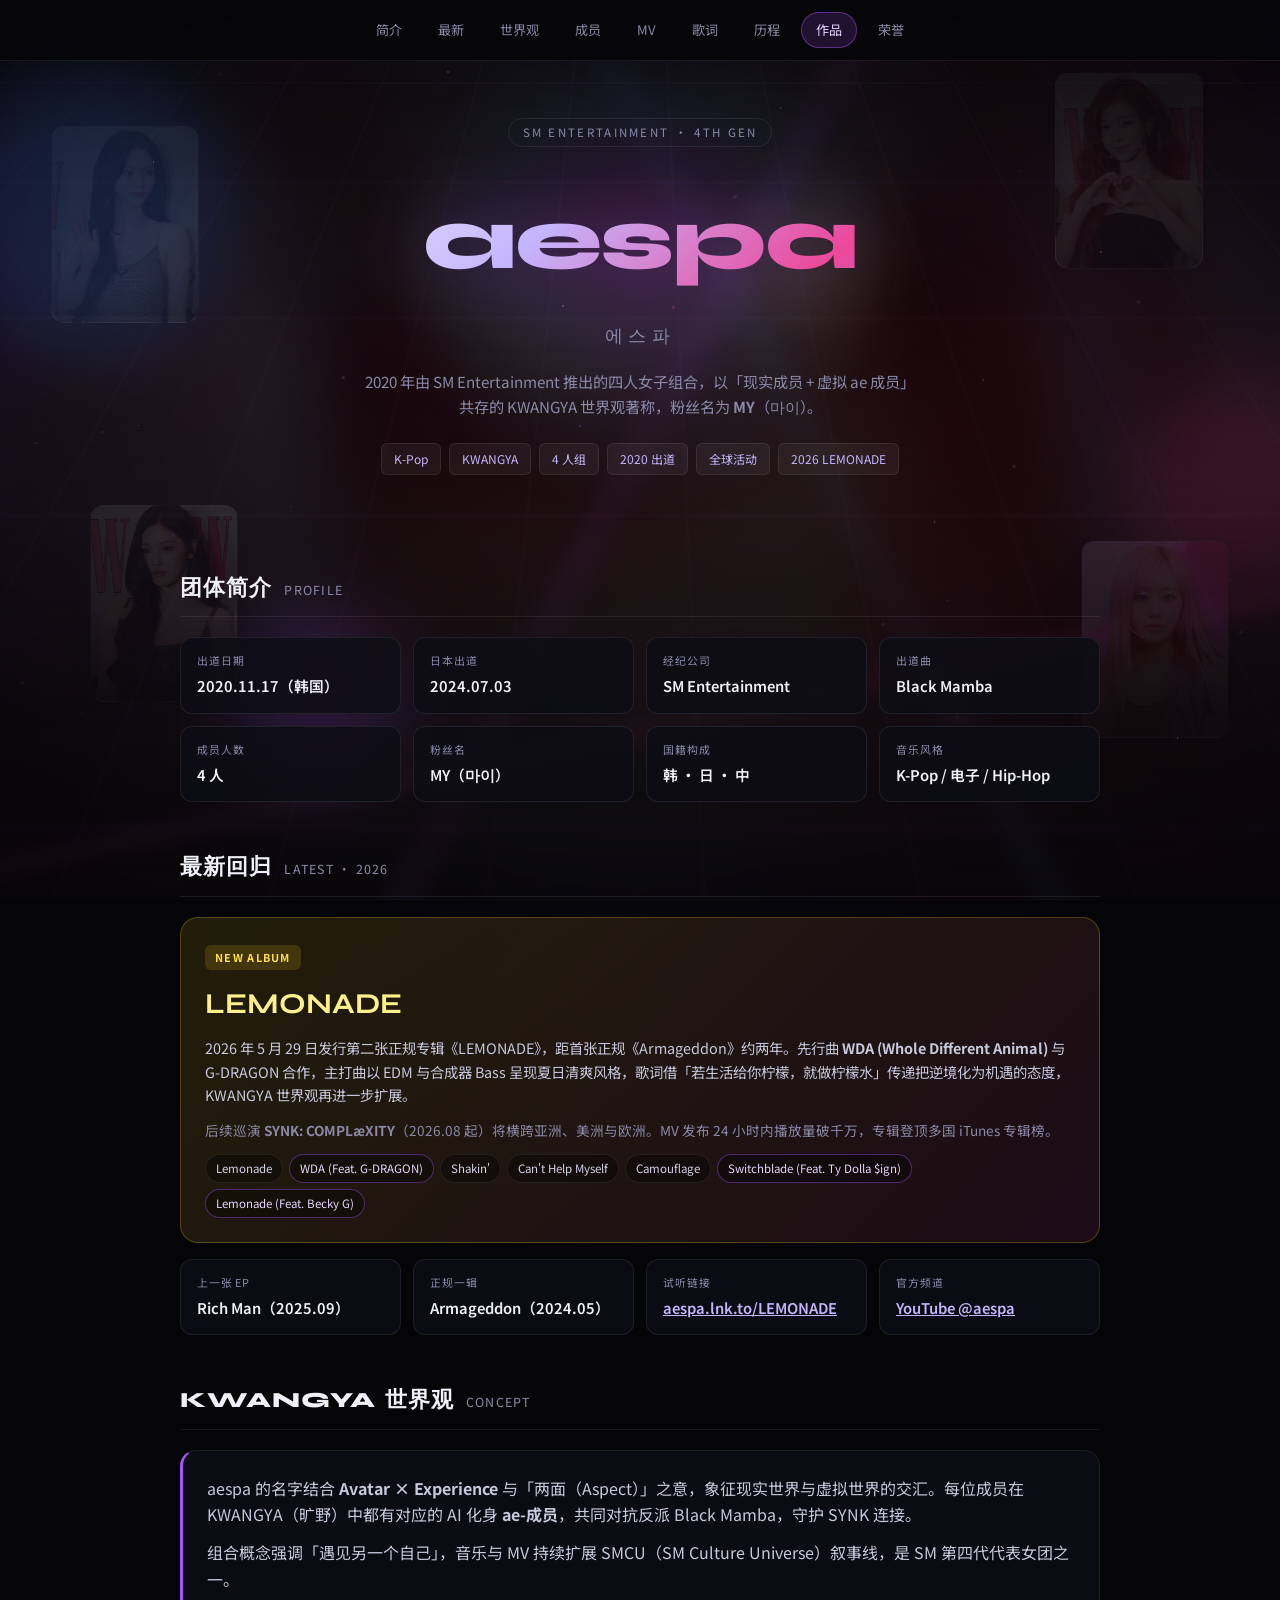
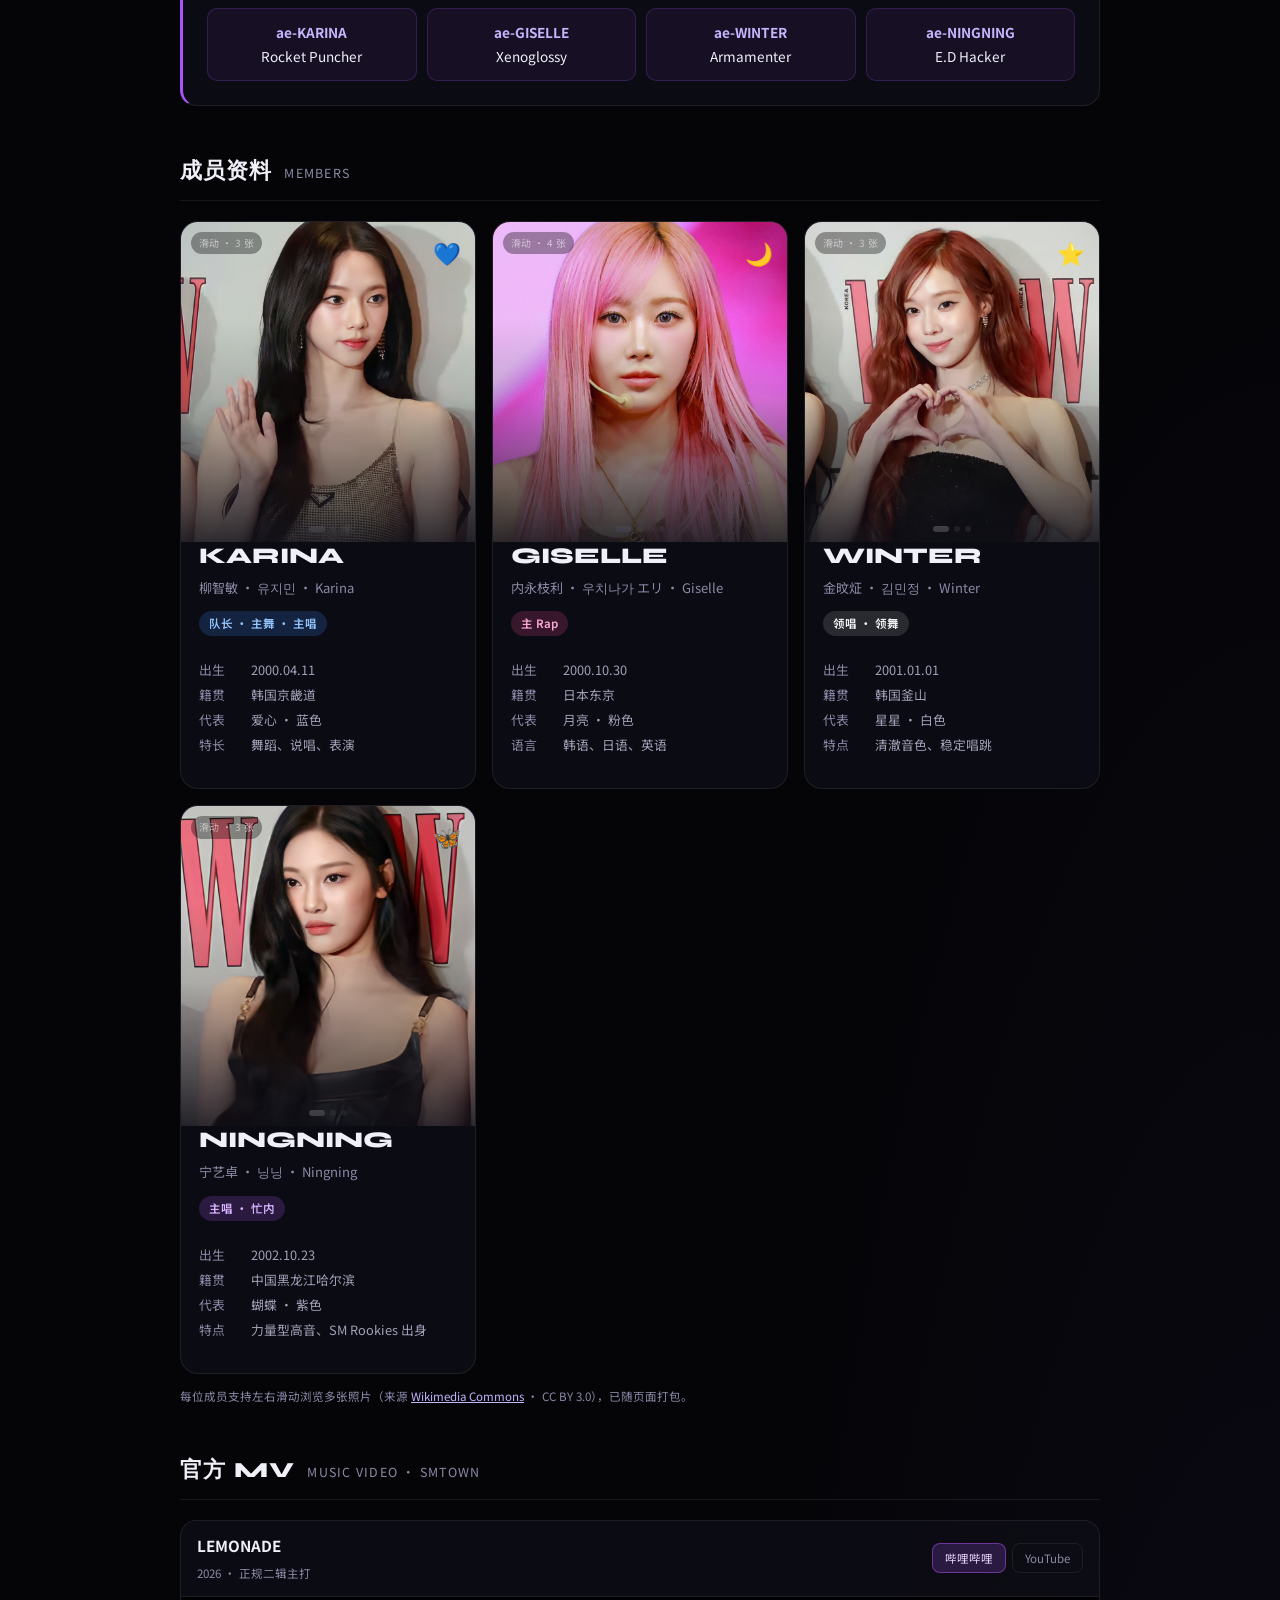
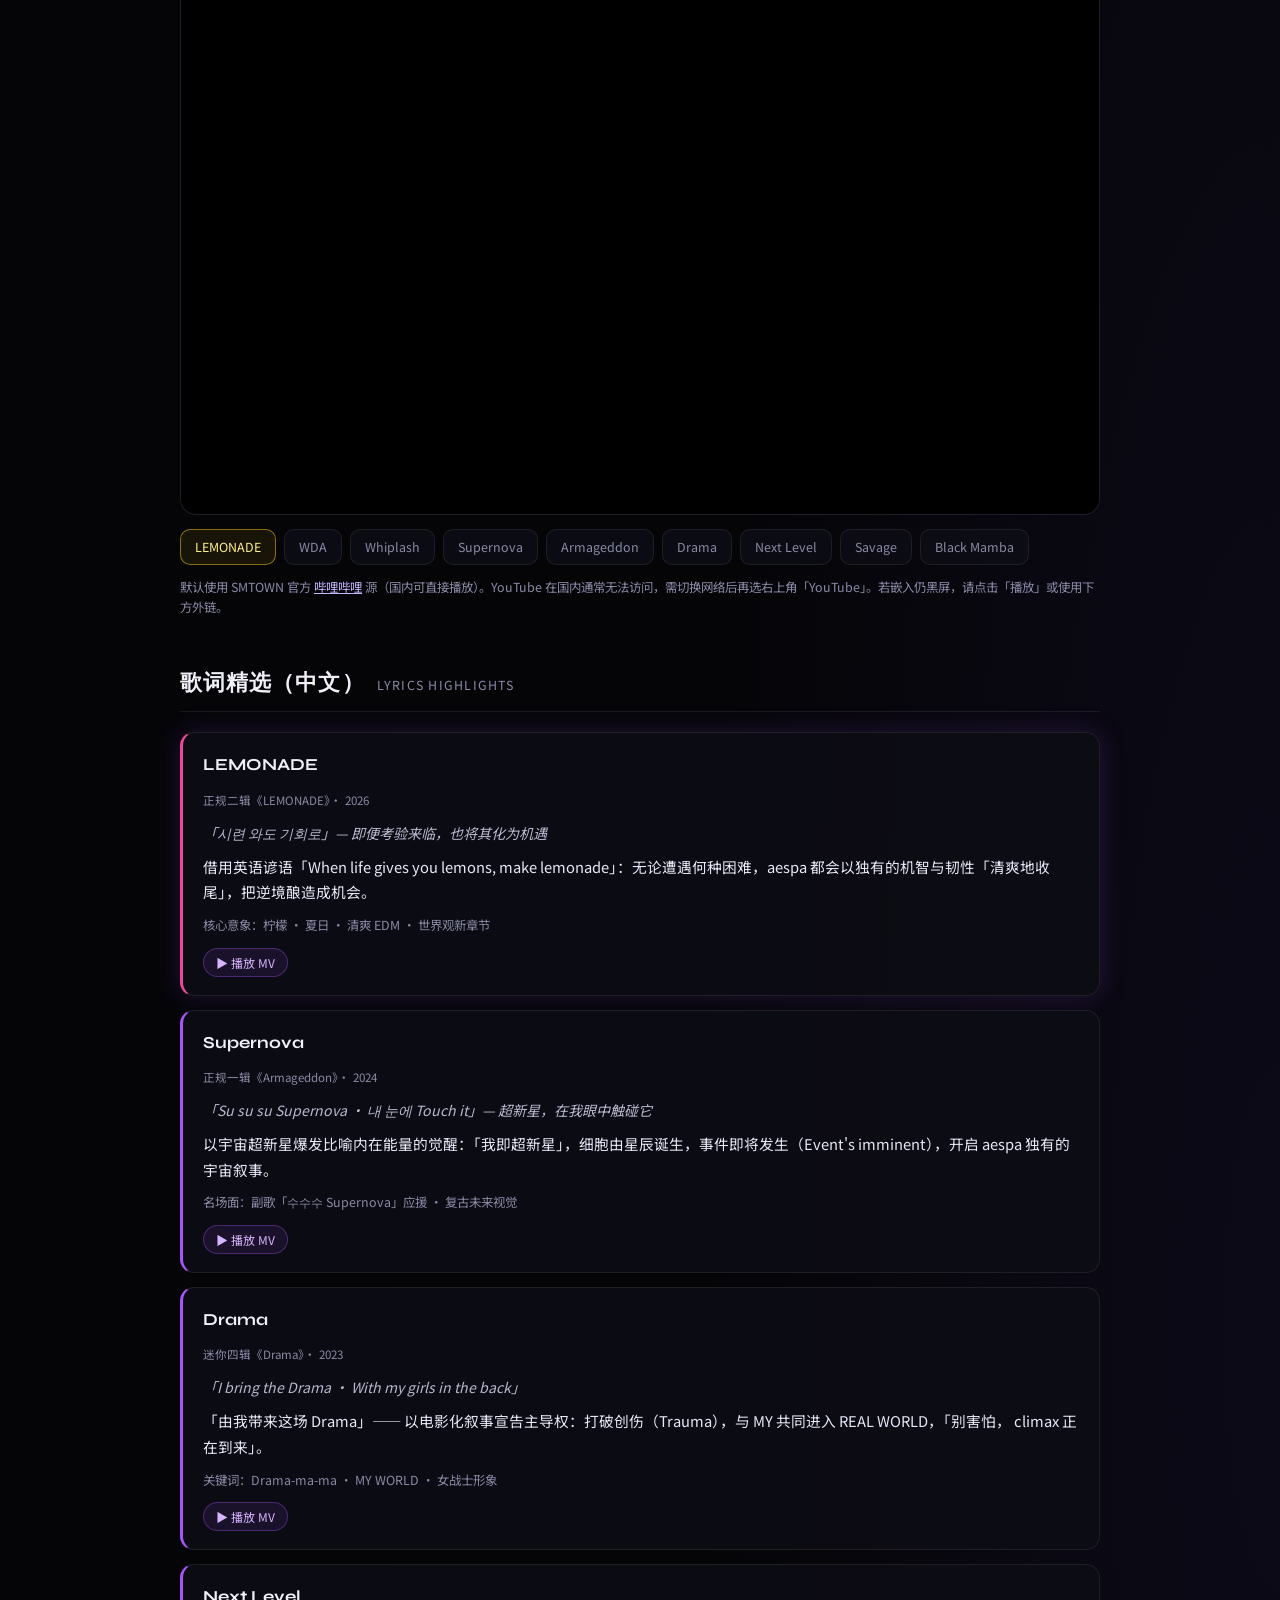
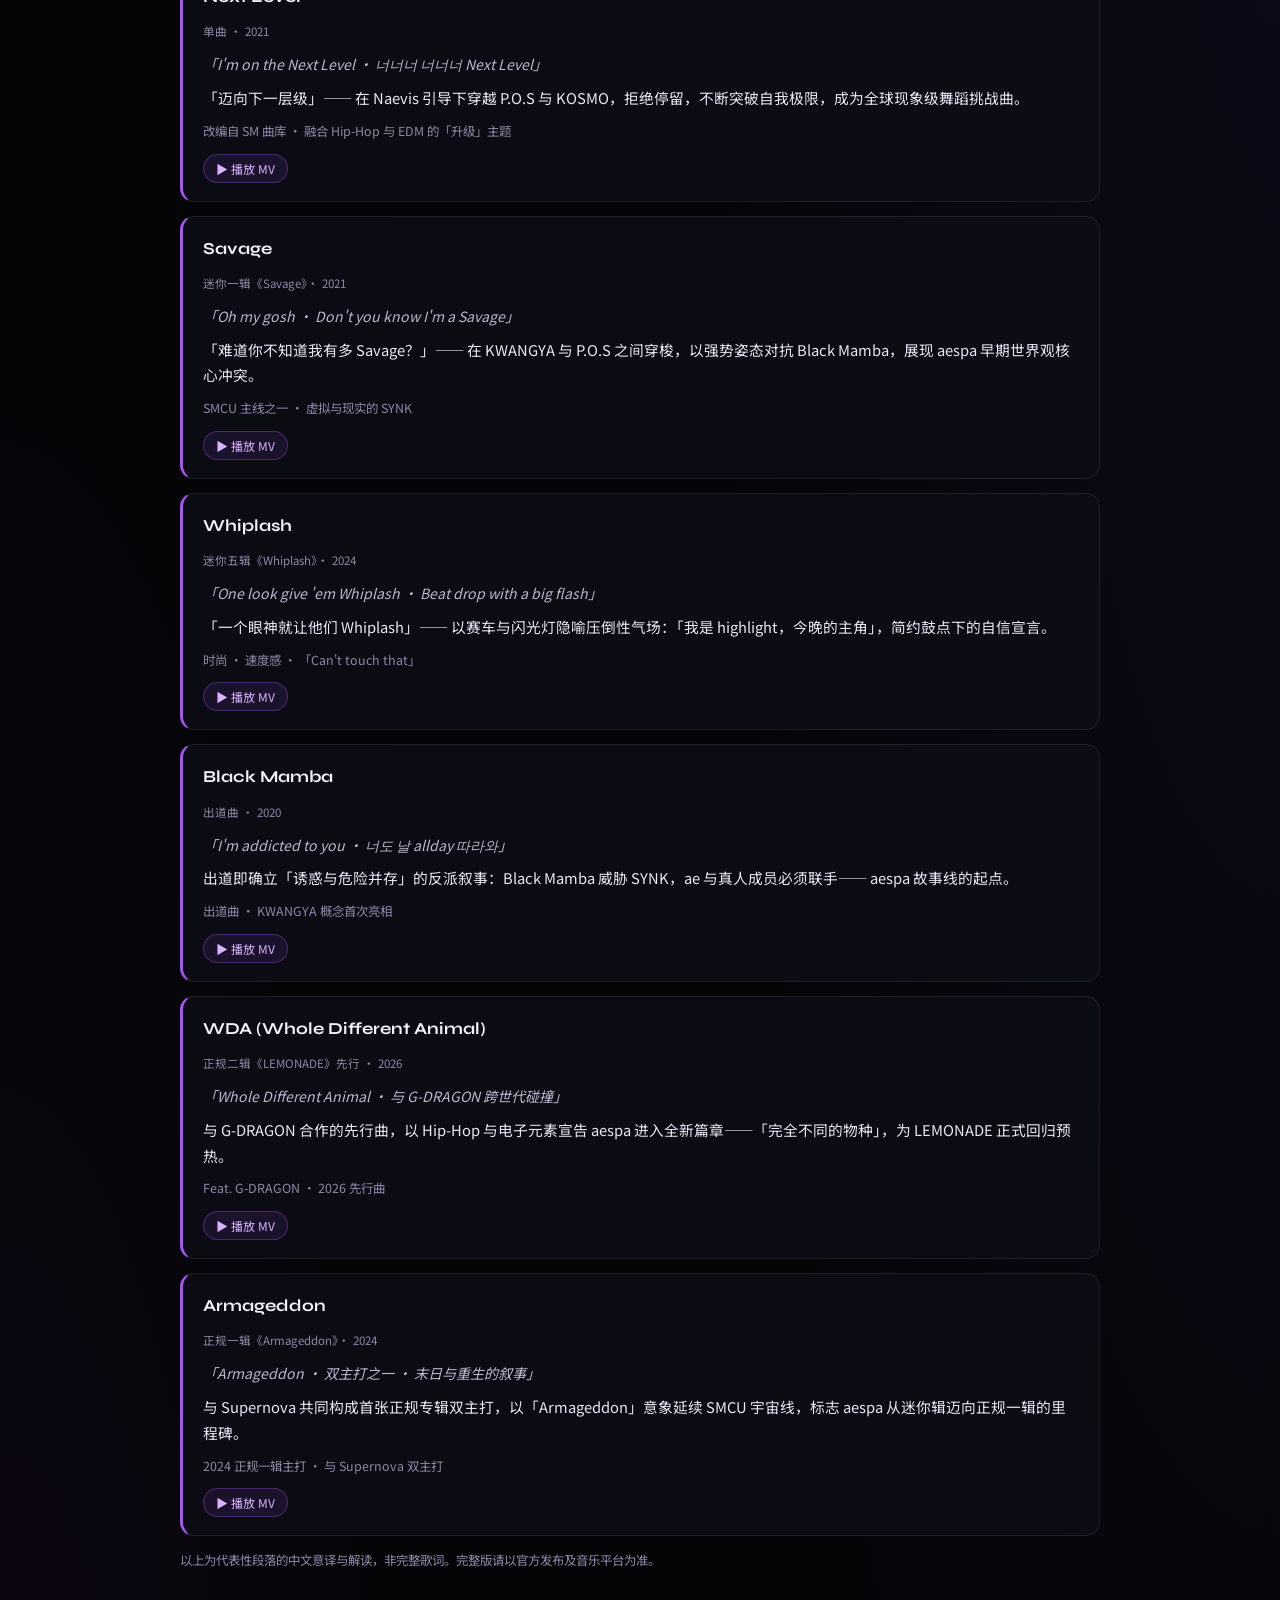
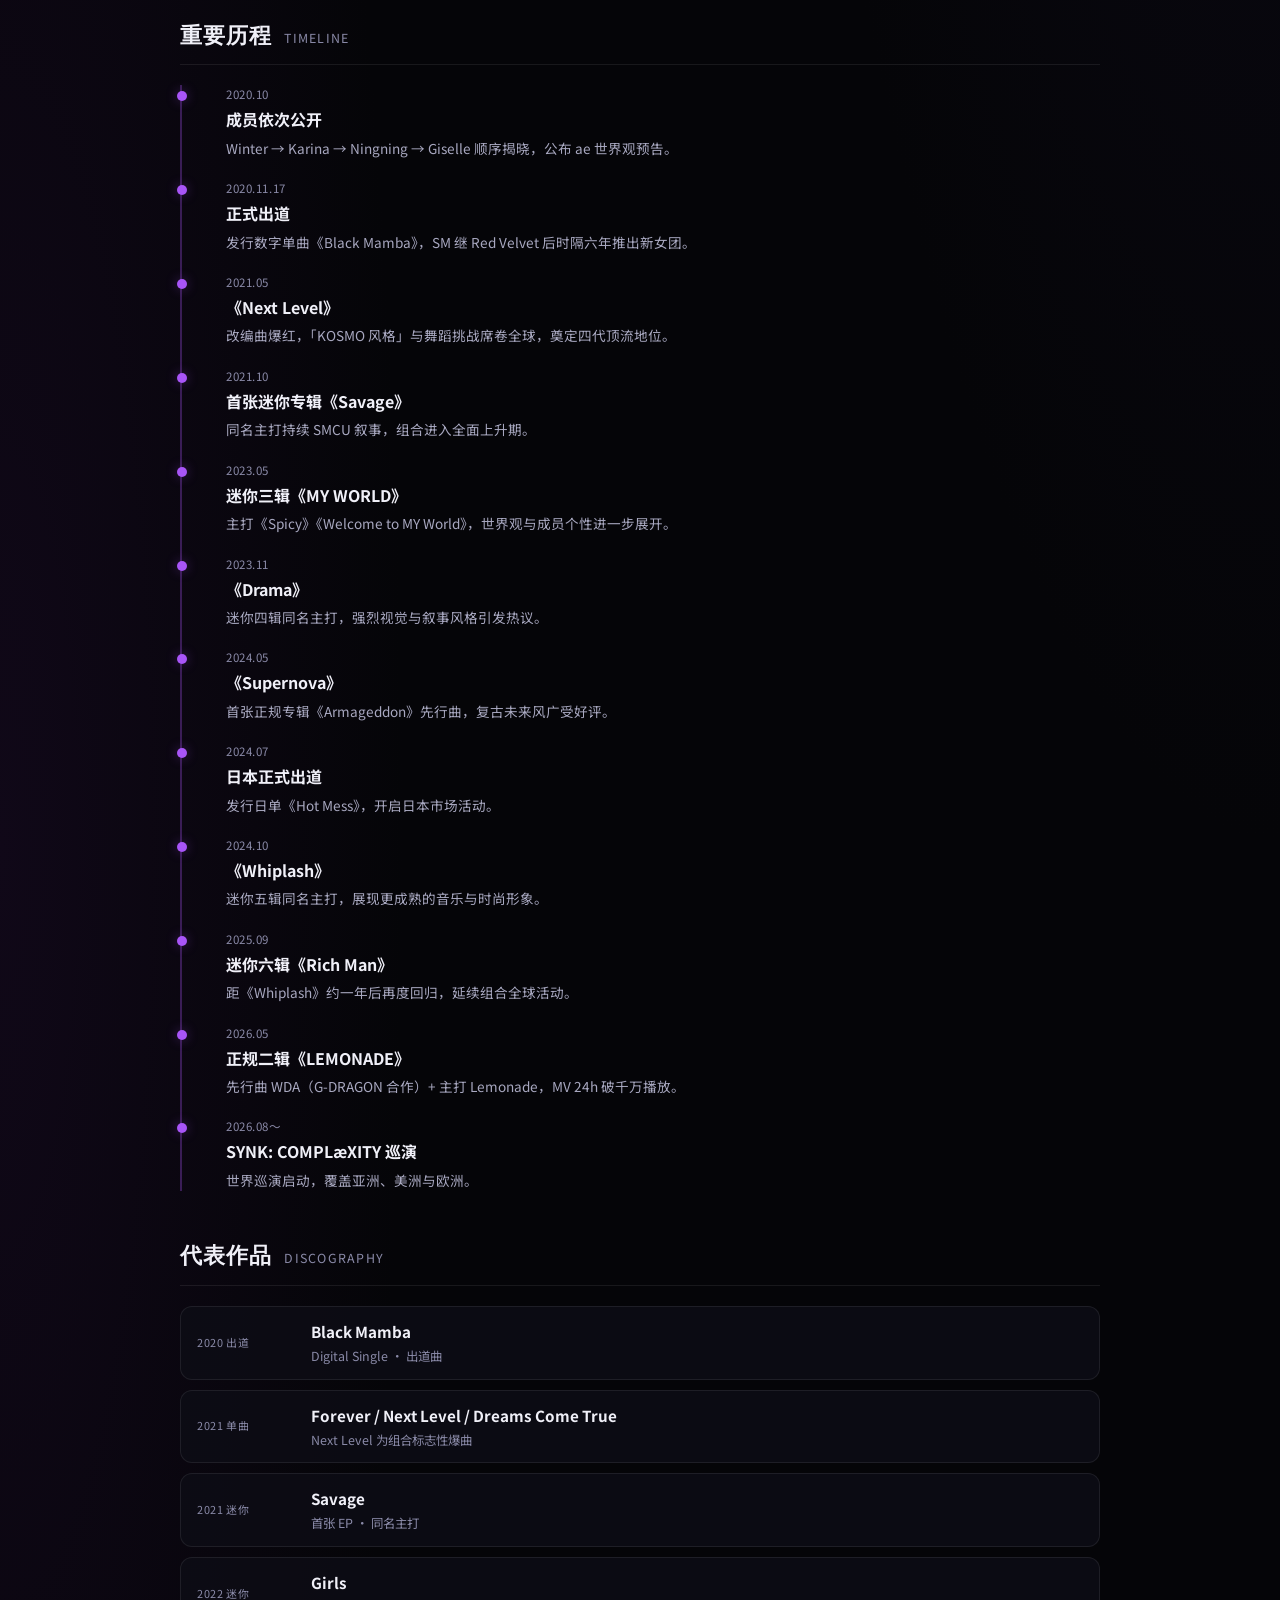
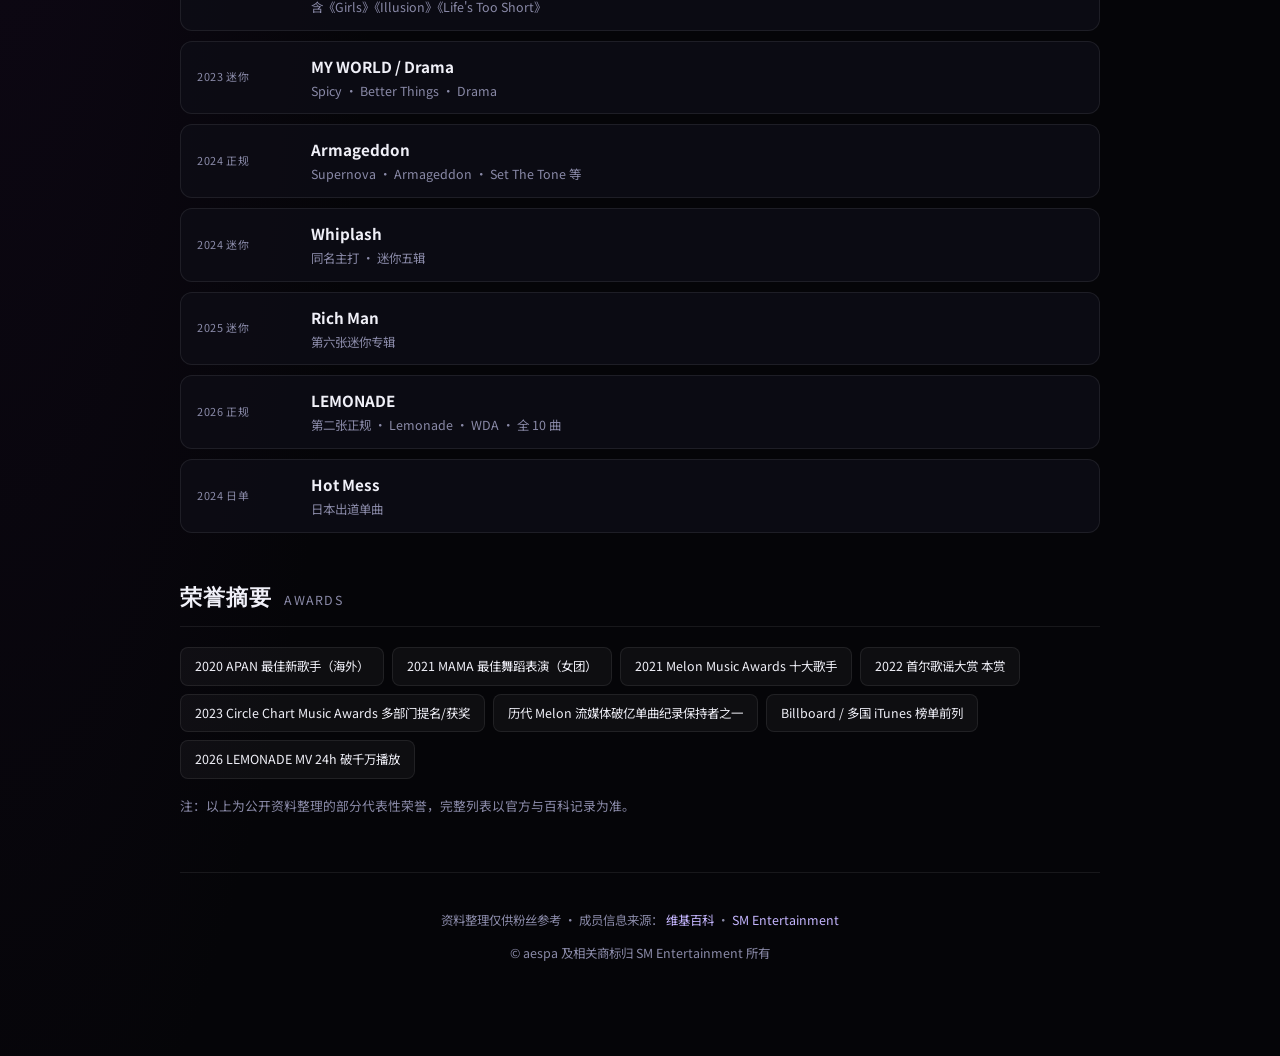
==== commit 8600e6db: "Add scrollable member galleries and polish aespa page UX. Include extra member photos, nav scroll sp" ====
--- a/aespa/index.html
+++ b/aespa/index.html
@@ -3,6 +3,28 @@
   <head>
     <meta charset="UTF-8" />
     <meta name="viewport" content="width=device-width, initial-scale=1" />
+    <meta
+      name="description"
+      content="aespa（에스파）女团资料站：四位成员简介、官方 MV、中文歌词精选、KWANGYA 世界观与 2026 最新回归 LEMONADE。"
+    />
+    <meta property="og:type" content="website" />
+    <meta property="og:title" content="aespa · 에스파 女团资料" />
+    <meta
+      property="og:description"
+      content="aespa 成员、MV、歌词、历程与最新专辑 LEMONADE — 粉丝向中文资料页。"
+    />
+    <meta property="og:url" content="https://Kirin-Shu.github.io/gogogo123/aespa/" />
+    <meta property="og:image" content="https://Kirin-Shu.github.io/gogogo123/aespa/images/karina.jpg" />
+    <meta property="og:locale" content="zh_CN" />
+    <meta name="twitter:card" content="summary_large_image" />
+    <meta name="twitter:title" content="aespa · 에스파 女团资料" />
+    <meta
+      name="twitter:description"
+      content="aespa 成员、MV、歌词、历程与最新专辑 LEMONADE — 粉丝向中文资料页。"
+    />
+    <meta name="twitter:image" content="https://Kirin-Shu.github.io/gogogo123/aespa/images/karina.jpg" />
+    <link rel="icon" href="images/favicon.svg" type="image/svg+xml" />
+    <link rel="apple-touch-icon" href="images/karina.jpg" />
     <title>aespa · 에스파 女团资料</title>
     <link rel="preconnect" href="https://fonts.googleapis.com" />
     <link
@@ -124,13 +146,9 @@
           0 0 28px rgba(168, 85, 247, 0.18);
         opacity: 0.42;
         transform-origin: center;
-      }
-      .bg-float-card img {
-        width: 100%;
-        height: 100%;
-        object-fit: cover;
-        object-position: center 20%;
-        display: block;
+        background-size: cover;
+        background-position: center 20%;
+        background-repeat: no-repeat;
       }
       .bg-float-card::after {
         content: "";
@@ -300,14 +318,18 @@
       }
 
       @media (max-width: 720px) {
-        .bg-float-card {
-          width: clamp(72px, 18vw, 100px);
-          opacity: 0.28;
-        }
-        .bg-float-card.f1 { left: 2%; top: 10%; }
-        .bg-float-card.f2 { right: 2%; top: 6%; }
-        .bg-float-card.f3 { right: 2%; bottom: 14%; }
-        .bg-float-card.f4 { left: 2%; bottom: 16%; }
+        .bg-slide {
+          filter: blur(22px) saturate(1.2) brightness(0.45);
+        }
+        .bg-slide.active {
+          opacity: 0.5;
+        }
+        .bg-floats {
+          display: none;
+        }
+        #bgCanvas {
+          opacity: 0.35;
+        }
       }
 
       .nav {
@@ -336,6 +358,11 @@
         color: var(--text);
         border-color: var(--border);
         background: rgba(255, 255, 255, 0.04);
+      }
+      .nav a.active {
+        color: #e9d5ff;
+        border-color: rgba(168, 85, 247, 0.45);
+        background: rgba(168, 85, 247, 0.16);
       }
 
       main {
@@ -526,15 +553,118 @@
         overflow: hidden;
         background: #111;
       }
-      .member-photo {
+      .member-gallery {
         position: absolute;
         inset: 0;
+        z-index: 0;
+      }
+      .member-gallery-track {
+        display: flex;
+        height: 100%;
+        overflow-x: auto;
+        scroll-snap-type: x mandatory;
+        scroll-behavior: smooth;
+        -webkit-overflow-scrolling: touch;
+        scrollbar-width: none;
+      }
+      .member-gallery-track::-webkit-scrollbar {
+        display: none;
+      }
+      .member-photo {
+        flex: 0 0 100%;
         width: 100%;
         height: 100%;
         object-fit: cover;
         object-position: center 20%;
-        z-index: 0;
-      }
+        scroll-snap-align: start;
+        scroll-snap-stop: always;
+        user-select: none;
+        -webkit-user-drag: none;
+      }
+      .member-gallery-ui {
+        position: absolute;
+        inset: 0;
+        pointer-events: none;
+        z-index: 3;
+      }
+      .member-gallery-arrow {
+        position: absolute;
+        top: 50%;
+        transform: translateY(-50%);
+        width: 28px;
+        height: 28px;
+        border: 1px solid rgba(255, 255, 255, 0.2);
+        border-radius: 50%;
+        background: rgba(0, 0, 0, 0.45);
+        color: #fff;
+        font-size: 1rem;
+        line-height: 1;
+        cursor: pointer;
+        pointer-events: auto;
+        opacity: 0;
+        transition: opacity 0.2s, background 0.2s;
+        display: flex;
+        align-items: center;
+        justify-content: center;
+        padding: 0;
+      }
+      .member-visual:hover .member-gallery-arrow,
+      .member-visual:focus-within .member-gallery-arrow {
+        opacity: 1;
+      }
+      .member-gallery-arrow:hover {
+        background: rgba(168, 85, 247, 0.55);
+      }
+      .member-gallery-arrow.prev {
+        left: 8px;
+      }
+      .member-gallery-arrow.next {
+        right: 8px;
+      }
+      .member-gallery-dots {
+        position: absolute;
+        bottom: 10px;
+        left: 50%;
+        transform: translateX(-50%);
+        display: flex;
+        gap: 5px;
+        pointer-events: auto;
+      }
+      .member-gallery-dot {
+        width: 6px;
+        height: 6px;
+        padding: 0;
+        border: none;
+        border-radius: 999px;
+        background: rgba(255, 255, 255, 0.35);
+        cursor: pointer;
+        transition: width 0.2s, background 0.2s;
+      }
+      .member-gallery-dot.active {
+        width: 16px;
+        background: rgba(255, 255, 255, 0.92);
+      }
+      .member-gallery-hint {
+        position: absolute;
+        top: 10px;
+        left: 10px;
+        font-size: 0.62rem;
+        letter-spacing: 0.04em;
+        color: rgba(255, 255, 255, 0.55);
+        background: rgba(0, 0, 0, 0.35);
+        padding: 3px 8px;
+        border-radius: 999px;
+        pointer-events: none;
+      }
+      @media (max-width: 720px) {
+        .member-gallery-arrow {
+          opacity: 0.75;
+        }
+        .member-gallery-hint {
+          font-size: 0.58rem;
+        }
+      }
+
       .member-visual::after {
         content: "";
         position: absolute;
@@ -955,21 +1085,46 @@
         color: var(--muted);
         margin: 0;
       }
+      .lyric-actions {
+        display: flex;
+        flex-wrap: wrap;
+        gap: 8px;
+        margin-top: 12px;
+      }
+      .lyric-mv-link {
+        font-size: 0.75rem;
+        padding: 5px 12px;
+        border-radius: 999px;
+        border: 1px solid rgba(168, 85, 247, 0.35);
+        background: rgba(168, 85, 247, 0.1);
+        color: #d8b4fe;
+        cursor: pointer;
+        font-family: inherit;
+        transition: background 0.2s, border-color 0.2s;
+      }
+      .lyric-mv-link:hover {
+        background: rgba(168, 85, 247, 0.22);
+        border-color: rgba(168, 85, 247, 0.55);
+      }
+      .lyric-card.highlight {
+        border-left-color: #ec4899;
+        box-shadow: 0 0 28px rgba(168, 85, 247, 0.18);
+      }
     </style>
   </head>
   <body>
     <div class="bg-scene" aria-hidden="true">
       <div class="bg-slideshow" id="bgSlideshow">
-        <img class="bg-slide active" src="images/karina.jpg" alt="" />
-        <img class="bg-slide" src="images/giselle.jpg" alt="" />
-        <img class="bg-slide" src="images/winter.jpg" alt="" />
-        <img class="bg-slide" src="images/ningning.jpg" alt="" />
+        <img class="bg-slide active" src="images/karina.jpg" alt="" decoding="async" fetchpriority="low" />
+        <img class="bg-slide" data-src="images/giselle.jpg" alt="" decoding="async" />
+        <img class="bg-slide" data-src="images/winter.jpg" alt="" decoding="async" />
+        <img class="bg-slide" data-src="images/ningning.jpg" alt="" decoding="async" />
       </div>
       <div class="bg-floats">
-        <div class="bg-float-card f1"><img src="images/karina.jpg" alt="" /></div>
-        <div class="bg-float-card f2"><img src="images/winter.jpg" alt="" /></div>
-        <div class="bg-float-card f3"><img src="images/giselle.jpg" alt="" /></div>
-        <div class="bg-float-card f4"><img src="images/ningning.jpg" alt="" /></div>
+        <div class="bg-float-card f1" style="background-image: url(images/karina.jpg)"></div>
+        <div class="bg-float-card f2" style="background-image: url(images/winter.jpg)"></div>
+        <div class="bg-float-card f3" style="background-image: url(images/giselle.jpg)"></div>
+        <div class="bg-float-card f4" style="background-image: url(images/ningning.jpg)"></div>
       </div>
       <canvas id="bgCanvas"></canvas>
       <div class="bg-overlay"></div>
@@ -981,16 +1136,16 @@
       <span class="orb orb-3"></span>
       <span class="orb orb-4"></span>
     </div>
-    <nav class="nav">
-      <a href="#about">简介</a>
-      <a href="#latest">最新</a>
-      <a href="#concept">世界观</a>
-      <a href="#members">成员</a>
-      <a href="#mv">MV</a>
-      <a href="#lyrics">歌词</a>
-      <a href="#timeline">历程</a>
-      <a href="#music">作品</a>
-      <a href="#awards">荣誉</a>
+    <nav class="nav" id="mainNav">
+      <a href="#about" data-nav="about">简介</a>
+      <a href="#latest" data-nav="latest">最新</a>
+      <a href="#concept" data-nav="concept">世界观</a>
+      <a href="#members" data-nav="members">成员</a>
+      <a href="#mv" data-nav="mv">MV</a>
+      <a href="#lyrics" data-nav="lyrics">歌词</a>
+      <a href="#timeline" data-nav="timeline">历程</a>
+      <a href="#music" data-nav="music">作品</a>
+      <a href="#awards" data-nav="awards">荣誉</a>
     </nav>
 
     <main>
@@ -1128,13 +1283,19 @@
         <div class="members">
           <article class="member karina">
             <div class="member-visual has-photo">
-              <img
-                class="member-photo"
-                src="images/karina.jpg"
-                alt="KARINA 柳智敏"
-                loading="lazy"
-                decoding="async"
-              />
+              <div class="member-gallery" data-member="karina">
+                <div class="member-gallery-track">
+                  <img class="member-photo" src="images/karina.jpg" alt="KARINA 柳智敏 · Love Your W" loading="lazy" decoding="async" />
+                  <img class="member-photo" src="images/karina-2.jpg" alt="KARINA 柳智敏 · MMA 2024" loading="lazy" decoding="async" />
+                  <img class="member-photo" src="images/karina-3.jpg" alt="KARINA 柳智敏 · 活动照" loading="lazy" decoding="async" />
+                </div>
+                <div class="member-gallery-ui">
+                  <span class="member-gallery-hint">滑动 · 3 张</span>
+                  <button type="button" class="member-gallery-arrow prev" aria-label="上一张">‹</button>
+                  <button type="button" class="member-gallery-arrow next" aria-label="下一张">›</button>
+                  <div class="member-gallery-dots" aria-hidden="true"></div>
+                </div>
+              </div>
               <span class="member-symbol">💙</span>
               <span class="member-initial">K</span>
             </div>
@@ -1157,13 +1318,20 @@
 
           <article class="member giselle">
             <div class="member-visual has-photo">
-              <img
-                class="member-photo"
-                src="images/giselle.jpg"
-                alt="GISELLE 内永枝利"
-                loading="lazy"
-                decoding="async"
-              />
+              <div class="member-gallery" data-member="giselle">
+                <div class="member-gallery-track">
+                  <img class="member-photo" src="images/giselle.jpg" alt="GISELLE 内永枝利 · SM Town" loading="lazy" decoding="async" />
+                  <img class="member-photo" src="images/giselle-2.jpg" alt="GISELLE 内永枝利 · MMA 2023" loading="lazy" decoding="async" />
+                  <img class="member-photo" src="images/giselle-3.jpg" alt="GISELLE 内永枝利 · 演唱会" loading="lazy" decoding="async" />
+                  <img class="member-photo" src="images/giselle-4.jpg" alt="GISELLE 内永枝利 · 舞台" loading="lazy" decoding="async" />
+                </div>
+                <div class="member-gallery-ui">
+                  <span class="member-gallery-hint">滑动 · 4 张</span>
+                  <button type="button" class="member-gallery-arrow prev" aria-label="上一张">‹</button>
+                  <button type="button" class="member-gallery-arrow next" aria-label="下一张">›</button>
+                  <div class="member-gallery-dots" aria-hidden="true"></div>
+                </div>
+              </div>
               <span class="member-symbol">🌙</span>
               <span class="member-initial">G</span>
             </div>
@@ -1186,13 +1354,19 @@
 
           <article class="member winter">
             <div class="member-visual has-photo">
-              <img
-                class="member-photo"
-                src="images/winter.jpg"
-                alt="WINTER 金旼炡"
-                loading="lazy"
-                decoding="async"
-              />
+              <div class="member-gallery" data-member="winter">
+                <div class="member-gallery-track">
+                  <img class="member-photo" src="images/winter.jpg" alt="WINTER 金旼炡 · Love Your W" loading="lazy" decoding="async" />
+                  <img class="member-photo" src="images/winter-2.jpg" alt="WINTER 金旼炡 · 活动照" loading="lazy" decoding="async" />
+                  <img class="member-photo" src="images/winter-2.jpg" alt="WINTER 金旼炡 · 特写" loading="lazy" decoding="async" style="object-position: center 72%" />
+                </div>
+                <div class="member-gallery-ui">
+                  <span class="member-gallery-hint">滑动 · 3 张</span>
+                  <button type="button" class="member-gallery-arrow prev" aria-label="上一张">‹</button>
+                  <button type="button" class="member-gallery-arrow next" aria-label="下一张">›</button>
+                  <div class="member-gallery-dots" aria-hidden="true"></div>
+                </div>
+              </div>
               <span class="member-symbol">⭐</span>
               <span class="member-initial">W</span>
             </div>
@@ -1215,13 +1389,19 @@
 
           <article class="member ningning">
             <div class="member-visual has-photo">
-              <img
-                class="member-photo"
-                src="images/ningning.jpg"
-                alt="NINGNING 宁艺卓"
-                loading="lazy"
-                decoding="async"
-              />
+              <div class="member-gallery" data-member="ningning">
+                <div class="member-gallery-track">
+                  <img class="member-photo" src="images/ningning.jpg" alt="NINGNING 宁艺卓 · Love Your W" loading="lazy" decoding="async" />
+                  <img class="member-photo" src="images/ningning-2.jpg" alt="NINGNING 宁艺卓 · MMA 2024" loading="lazy" decoding="async" />
+                  <img class="member-photo" src="images/ningning-3.jpg" alt="NINGNING 宁艺卓 · Versace" loading="lazy" decoding="async" />
+                </div>
+                <div class="member-gallery-ui">
+                  <span class="member-gallery-hint">滑动 · 3 张</span>
+                  <button type="button" class="member-gallery-arrow prev" aria-label="上一张">‹</button>
+                  <button type="button" class="member-gallery-arrow next" aria-label="下一张">›</button>
+                  <div class="member-gallery-dots" aria-hidden="true"></div>
+                </div>
+              </div>
               <span class="member-symbol">🦋</span>
               <span class="member-initial">N</span>
             </div>
@@ -1243,9 +1423,9 @@
           </article>
         </div>
         <p class="member-photo-note">
-          成员照片已随页面打包（来源
+          每位成员支持左右滑动浏览多张照片（来源
           <a href="https://commons.wikimedia.org/wiki/Category:Aespa" target="_blank" rel="noopener">Wikimedia Commons</a>
-          · CC BY 3.0），不依赖外网图床。
+          · CC BY 3.0），已随页面打包。
         </p>
       </section>
 
@@ -1279,15 +1459,15 @@
           </div>
         </div>
         <div class="mv-tabs" id="mvTabs">
-          <button type="button" class="mv-tab active" data-id="83C3TZ4Zm_o" data-bvid="BV1fqVb62E3G" data-aid="116655875167693" data-cid="38689572445" data-title="LEMONADE" data-meta="2026 · 正规二辑主打">LEMONADE</button>
-          <button type="button" class="mv-tab" data-id="iTJSbJtS8MU" data-bvid="BV15y5W6hEHo" data-aid="116554507231082" data-cid="38253495755" data-title="WDA" data-meta="2026 · Feat. G-DRAGON">WDA</button>
-          <button type="button" class="mv-tab" data-id="jWQx2f-CErU" data-bvid="BV16yyVYxEUt" data-aid="113344606379630" data-cid="26394560748" data-title="Whiplash" data-meta="2024 · 迷你五辑">Whiplash</button>
-          <button type="button" class="mv-tab" data-id="phuiiNCxRMg" data-bvid="BV19m421T7xS" data-aid="1604625177" data-cid="1543605902" data-title="Supernova" data-meta="2024 · 正规一辑先行">Supernova</button>
-          <button type="button" class="mv-tab" data-id="nFYwcndNuOY" data-bvid="BV12i421S7iH" data-aid="1455127164" data-cid="1561564174" data-title="Armageddon" data-meta="2024 · 正规一辑主打">Armageddon</button>
-          <button type="button" class="mv-tab" data-id="D8VEhcPeSlc" data-bvid="BV1Se411X7d4" data-aid="235638213" data-cid="1327431412" data-title="Drama" data-meta="2023 · 迷你四辑">Drama</button>
-          <button type="button" class="mv-tab" data-id="4TWR90KJlVY" data-bvid="BV1em4y1y7jL" data-aid="697891472" data-cid="1108223502" data-title="Next Level" data-meta="2021 · 单曲">Next Level</button>
-          <button type="button" class="mv-tab" data-id="WPdWP57H_9c" data-bvid="BV1TV4y1Z7B1" data-aid="867927713" data-cid="1110734406" data-title="Savage" data-meta="2021 · 迷你一辑">Savage</button>
-          <button type="button" class="mv-tab" data-id="ZeerrnuLi5E" data-bvid="BV1Gs4y1A7P2" data-aid="952755910" data-cid="1107097159" data-title="Black Mamba" data-meta="2020 · 出道曲">Black Mamba</button>
+          <button type="button" class="mv-tab active" data-song="lemonade" data-id="83C3TZ4Zm_o" data-bvid="BV1fqVb62E3G" data-aid="116655875167693" data-cid="38689572445" data-title="LEMONADE" data-meta="2026 · 正规二辑主打">LEMONADE</button>
+          <button type="button" class="mv-tab" data-song="wda" data-id="iTJSbJtS8MU" data-bvid="BV15y5W6hEHo" data-aid="116554507231082" data-cid="38253495755" data-title="WDA" data-meta="2026 · Feat. G-DRAGON">WDA</button>
+          <button type="button" class="mv-tab" data-song="whiplash" data-id="jWQx2f-CErU" data-bvid="BV16yyVYxEUt" data-aid="113344606379630" data-cid="26394560748" data-title="Whiplash" data-meta="2024 · 迷你五辑">Whiplash</button>
+          <button type="button" class="mv-tab" data-song="supernova" data-id="phuiiNCxRMg" data-bvid="BV19m421T7xS" data-aid="1604625177" data-cid="1543605902" data-title="Supernova" data-meta="2024 · 正规一辑先行">Supernova</button>
+          <button type="button" class="mv-tab" data-song="armageddon" data-id="nFYwcndNuOY" data-bvid="BV12i421S7iH" data-aid="1455127164" data-cid="1561564174" data-title="Armageddon" data-meta="2024 · 正规一辑主打">Armageddon</button>
+          <button type="button" class="mv-tab" data-song="drama" data-id="D8VEhcPeSlc" data-bvid="BV1Se411X7d4" data-aid="235638213" data-cid="1327431412" data-title="Drama" data-meta="2023 · 迷你四辑">Drama</button>
+          <button type="button" class="mv-tab" data-song="next-level" data-id="4TWR90KJlVY" data-bvid="BV1em4y1y7jL" data-aid="697891472" data-cid="1108223502" data-title="Next Level" data-meta="2021 · 单曲">Next Level</button>
+          <button type="button" class="mv-tab" data-song="savage" data-id="WPdWP57H_9c" data-bvid="BV1TV4y1Z7B1" data-aid="867927713" data-cid="1110734406" data-title="Savage" data-meta="2021 · 迷你一辑">Savage</button>
+          <button type="button" class="mv-tab" data-song="black-mamba" data-id="ZeerrnuLi5E" data-bvid="BV1Gs4y1A7P2" data-aid="952755910" data-cid="1107097159" data-title="Black Mamba" data-meta="2020 · 出道曲">Black Mamba</button>
         </div>
         <p style="margin-top: 12px; font-size: 0.78rem; color: var(--muted)">
           默认使用 SMTOWN 官方
@@ -1302,7 +1482,7 @@
           <span>LYRICS HIGHLIGHTS</span>
         </div>
         <div class="lyrics-grid">
-          <article class="lyric-card">
+          <article class="lyric-card" id="lyric-lemonade" data-song="lemonade">
             <h3>LEMONADE</h3>
             <p class="album-ref">正规二辑《LEMONADE》· 2026</p>
             <p class="lyric-ko">「시련 와도 기회로」— 即便考验来临，也将其化为机遇</p>
@@ -1310,8 +1490,11 @@
               借用英语谚语「When life gives you lemons, make lemonade」：无论遭遇何种困难，aespa 都会以独有的机智与韧性「清爽地收尾」，把逆境酿造成机会。
             </p>
             <p class="lyric-note">核心意象：柠檬 · 夏日 · 清爽 EDM · 世界观新章节</p>
+            <div class="lyric-actions">
+              <button type="button" class="lyric-mv-link" data-song="lemonade">▶ 播放 MV</button>
+            </div>
           </article>
-          <article class="lyric-card">
+          <article class="lyric-card" id="lyric-supernova" data-song="supernova">
             <h3>Supernova</h3>
             <p class="album-ref">正规一辑《Armageddon》· 2024</p>
             <p class="lyric-ko">「Su su su Supernova · 내 눈에 Touch it」— 超新星，在我眼中触碰它</p>
@@ -1319,8 +1502,11 @@
               以宇宙超新星爆发比喻内在能量的觉醒：「我即超新星」，细胞由星辰诞生，事件即将发生（Event's imminent），开启 aespa 独有的宇宙叙事。
             </p>
             <p class="lyric-note">名场面：副歌「수수수 Supernova」应援 · 复古未来视觉</p>
+            <div class="lyric-actions">
+              <button type="button" class="lyric-mv-link" data-song="supernova">▶ 播放 MV</button>
+            </div>
           </article>
-          <article class="lyric-card">
+          <article class="lyric-card" id="lyric-drama" data-song="drama">
             <h3>Drama</h3>
             <p class="album-ref">迷你四辑《Drama》· 2023</p>
             <p class="lyric-ko">「I bring the Drama · With my girls in the back」</p>
@@ -1328,8 +1514,11 @@
               「由我带来这场 Drama」—— 以电影化叙事宣告主导权：打破创伤（Trauma），与 MY 共同进入 REAL WORLD，「别害怕， climax 正在到来」。
             </p>
             <p class="lyric-note">关键词：Drama-ma-ma · MY WORLD · 女战士形象</p>
+            <div class="lyric-actions">
+              <button type="button" class="lyric-mv-link" data-song="drama">▶ 播放 MV</button>
+            </div>
           </article>
-          <article class="lyric-card">
+          <article class="lyric-card" id="lyric-next-level" data-song="next-level">
             <h3>Next Level</h3>
             <p class="album-ref">单曲 · 2021</p>
             <p class="lyric-ko">「I'm on the Next Level · 너너너 너너너 Next Level」</p>
@@ -1337,8 +1526,11 @@
               「迈向下一层级」—— 在 Naevis 引导下穿越 P.O.S 与 KOSMO，拒绝停留，不断突破自我极限，成为全球现象级舞蹈挑战曲。
             </p>
             <p class="lyric-note">改编自 SM 曲库 · 融合 Hip-Hop 与 EDM 的「升级」主题</p>
+            <div class="lyric-actions">
+              <button type="button" class="lyric-mv-link" data-song="next-level">▶ 播放 MV</button>
+            </div>
           </article>
-          <article class="lyric-card">
+          <article class="lyric-card" id="lyric-savage" data-song="savage">
             <h3>Savage</h3>
             <p class="album-ref">迷你一辑《Savage》· 2021</p>
             <p class="lyric-ko">「Oh my gosh · Don't you know I'm a Savage」</p>
@@ -1346,8 +1538,11 @@
               「难道你不知道我有多 Savage？」—— 在 KWANGYA 与 P.O.S 之间穿梭，以强势姿态对抗 Black Mamba，展现 aespa 早期世界观核心冲突。
             </p>
             <p class="lyric-note">SMCU 主线之一 · 虚拟与现实的 SYNK</p>
+            <div class="lyric-actions">
+              <button type="button" class="lyric-mv-link" data-song="savage">▶ 播放 MV</button>
+            </div>
           </article>
-          <article class="lyric-card">
+          <article class="lyric-card" id="lyric-whiplash" data-song="whiplash">
             <h3>Whiplash</h3>
             <p class="album-ref">迷你五辑《Whiplash》· 2024</p>
             <p class="lyric-ko">「One look give 'em Whiplash · Beat drop with a big flash」</p>
@@ -1355,8 +1550,11 @@
               「一个眼神就让他们 Whiplash」—— 以赛车与闪光灯隐喻压倒性气场：「我是 highlight，今晚的主角」，简约鼓点下的自信宣言。
             </p>
             <p class="lyric-note">时尚 · 速度感 · 「Can't touch that」</p>
+            <div class="lyric-actions">
+              <button type="button" class="lyric-mv-link" data-song="whiplash">▶ 播放 MV</button>
+            </div>
           </article>
-          <article class="lyric-card">
+          <article class="lyric-card" id="lyric-black-mamba" data-song="black-mamba">
             <h3>Black Mamba</h3>
             <p class="album-ref">出道曲 · 2020</p>
             <p class="lyric-ko">「I'm addicted to you · 너도 날 allday 따라와」</p>
@@ -1364,6 +1562,33 @@
               出道即确立「诱惑与危险并存」的反派叙事：Black Mamba 威胁 SYNK，ae 与真人成员必须联手—— aespa 故事线的起点。
             </p>
             <p class="lyric-note">出道曲 · KWANGYA 概念首次亮相</p>
+            <div class="lyric-actions">
+              <button type="button" class="lyric-mv-link" data-song="black-mamba">▶ 播放 MV</button>
+            </div>
+          </article>
+          <article class="lyric-card" id="lyric-wda" data-song="wda">
+            <h3>WDA (Whole Different Animal)</h3>
+            <p class="album-ref">正规二辑《LEMONADE》先行 · 2026</p>
+            <p class="lyric-ko">「Whole Different Animal · 与 G-DRAGON 跨世代碰撞」</p>
+            <p class="lyric-zh">
+              与 G-DRAGON 合作的先行曲，以 Hip-Hop 与电子元素宣告 aespa 进入全新篇章——「完全不同的物种」，为 LEMONADE 正式回归预热。
+            </p>
+            <p class="lyric-note">Feat. G-DRAGON · 2026 先行曲</p>
+            <div class="lyric-actions">
+              <button type="button" class="lyric-mv-link" data-song="wda">▶ 播放 MV</button>
+            </div>
+          </article>
+          <article class="lyric-card" id="lyric-armageddon" data-song="armageddon">
+            <h3>Armageddon</h3>
+            <p class="album-ref">正规一辑《Armageddon》· 2024</p>
+            <p class="lyric-ko">「Armageddon · 双主打之一 · 末日与重生的叙事」</p>
+            <p class="lyric-zh">
+              与 Supernova 共同构成首张正规专辑双主打，以「Armageddon」意象延续 SMCU 宇宙线，标志 aespa 从迷你辑迈向正规一辑的里程碑。
+            </p>
+            <p class="lyric-note">2024 正规一辑主打 · 与 Supernova 双主打</p>
+            <div class="lyric-actions">
+              <button type="button" class="lyric-mv-link" data-song="armageddon">▶ 播放 MV</button>
+            </div>
           </article>
         </div>
         <p style="margin-top: 14px; font-size: 0.78rem; color: var(--muted)">
@@ -1551,21 +1776,35 @@
     </main>
     <script>
       (function () {
+        var reducedMotion = window.matchMedia("(prefers-reduced-motion: reduce)").matches;
+        var isMobile = window.matchMedia("(max-width: 720px)").matches;
         var slides = document.querySelectorAll(".bg-slide");
-        if (slides.length && !window.matchMedia("(prefers-reduced-motion: reduce)").matches) {
+
+        function ensureSlideSrc(slide) {
+          if (!slide || slide.src || !slide.dataset.src) return;
+          slide.src = slide.dataset.src;
+        }
+
+        if (slides.length && !reducedMotion) {
           var idx = 0;
+          ensureSlideSrc(slides[(idx + 1) % slides.length]);
           setInterval(function () {
+            var nextIdx = (idx + 1) % slides.length;
+            ensureSlideSrc(slides[nextIdx]);
+            ensureSlideSrc(slides[(nextIdx + 1) % slides.length]);
             slides[idx].classList.remove("active");
-            idx = (idx + 1) % slides.length;
+            idx = nextIdx;
             slides[idx].classList.add("active");
           }, 5500);
         }
 
         var canvas = document.getElementById("bgCanvas");
-        if (!canvas || window.matchMedia("(prefers-reduced-motion: reduce)").matches) return;
+        if (!canvas || reducedMotion) return;
         var ctx = canvas.getContext("2d");
         var dots = [];
-        var count = 42;
+        var count = isMobile ? 22 : 42;
+        var running = true;
+        var rafId = 0;
 
         function resize() {
           canvas.width = window.innerWidth;
@@ -1586,6 +1825,7 @@
         }
 
         function draw() {
+          if (!running) return;
           ctx.clearRect(0, 0, canvas.width, canvas.height);
           for (var a = 0; a < dots.length; a++) {
             for (var b = a + 1; b < dots.length; b++) {
@@ -1613,18 +1853,135 @@
             ctx.arc(d.x, d.y, d.r, 0, Math.PI * 2);
             ctx.fill();
           }
-          requestAnimationFrame(draw);
-        }
+          rafId = requestAnimationFrame(draw);
+        }
+
+        document.addEventListener("visibilitychange", function () {
+          if (document.hidden) {
+            running = false;
+            cancelAnimationFrame(rafId);
+          } else {
+            running = true;
+            draw();
+          }
+        });
+
         draw();
       })();
     </script>
     <script>
-      document.querySelectorAll(".member-photo").forEach(function (img) {
-        img.addEventListener("error", function () {
-          img.remove();
-          var wrap = img.closest(".member-visual");
-          if (wrap) wrap.classList.remove("has-photo");
+      (function () {
+        var navLinks = document.querySelectorAll("#mainNav a[data-nav]");
+        var sections = document.querySelectorAll("main section[id]");
+        if (!navLinks.length || !sections.length) return;
+
+        function setActiveNav(id) {
+          navLinks.forEach(function (link) {
+            var active = link.dataset.nav === id;
+            link.classList.toggle("active", active);
+            if (active) link.setAttribute("aria-current", "true");
+            else link.removeAttribute("aria-current");
+          });
+        }
+
+        var observer = new IntersectionObserver(
+          function (entries) {
+            entries.forEach(function (entry) {
+              if (entry.isIntersecting) setActiveNav(entry.target.id);
+            });
+          },
+          { rootMargin: "-42% 0px -48% 0px", threshold: 0 }
+        );
+
+        sections.forEach(function (section) {
+          observer.observe(section);
         });
+
+        if (location.hash) {
+          var hash = location.hash.replace("#", "");
+          if (document.getElementById(hash)) setActiveNav(hash);
+        } else {
+          setActiveNav(sections[0].id);
+        }
+      })();
+    </script>
+    <script>
+      document.querySelectorAll(".member-gallery").forEach(function (gallery) {
+        var track = gallery.querySelector(".member-gallery-track");
+        var dotsWrap = gallery.querySelector(".member-gallery-dots");
+        var prevBtn = gallery.querySelector(".member-gallery-arrow.prev");
+        var nextBtn = gallery.querySelector(".member-gallery-arrow.next");
+        var hint = gallery.querySelector(".member-gallery-hint");
+        var visual = gallery.closest(".member-visual");
+        var photos = [];
+
+        gallery.querySelectorAll(".member-photo").forEach(function (img) {
+          img.addEventListener("error", function () {
+            img.remove();
+            rebuild();
+          });
+          photos.push(img);
+        });
+
+        function rebuild() {
+          photos = Array.from(track.querySelectorAll(".member-photo"));
+          dotsWrap.innerHTML = "";
+          if (!photos.length) {
+            if (visual) visual.classList.remove("has-photo");
+            return;
+          }
+          if (visual) visual.classList.add("has-photo");
+          if (hint) hint.textContent = "滑动 · " + photos.length + " 张";
+          photos.forEach(function (_, i) {
+            var dot = document.createElement("button");
+            dot.type = "button";
+            dot.className = "member-gallery-dot" + (i === 0 ? " active" : "");
+            dot.setAttribute("aria-label", "第 " + (i + 1) + " 张");
+            dot.addEventListener("click", function () {
+              goTo(i);
+            });
+            dotsWrap.appendChild(dot);
+          });
+          updateDots();
+        }
+
+        function slideWidth() {
+          return track.clientWidth || 1;
+        }
+
+        function currentIndex() {
+          return Math.round(track.scrollLeft / slideWidth());
+        }
+
+        function updateDots() {
+          var idx = currentIndex();
+          dotsWrap.querySelectorAll(".member-gallery-dot").forEach(function (dot, i) {
+            dot.classList.toggle("active", i === idx);
+          });
+        }
+
+        function goTo(index) {
+          var max = photos.length - 1;
+          var idx = Math.max(0, Math.min(index, max));
+          track.scrollTo({ left: idx * slideWidth(), behavior: "smooth" });
+        }
+
+        track.addEventListener("scroll", function () {
+          window.requestAnimationFrame(updateDots);
+        }, { passive: true });
+
+        if (prevBtn) {
+          prevBtn.addEventListener("click", function () {
+            goTo(currentIndex() - 1);
+          });
+        }
+        if (nextBtn) {
+          nextBtn.addEventListener("click", function () {
+            goTo(currentIndex() + 1);
+          });
+        }
+
+        rebuild();
       });
     </script>
     <script>
@@ -1704,6 +2061,35 @@
           }
         }
 
+        function highlightLyric(song) {
+          if (!song) return;
+          document.querySelectorAll(".lyric-card.highlight").forEach(function (card) {
+            card.classList.remove("highlight");
+          });
+          var card = document.querySelector('.lyric-card[data-song="' + song + '"]');
+          if (card) card.classList.add("highlight");
+        }
+
+        function selectBySong(song, scrollToLyrics) {
+          var tab = document.querySelector('#mvTabs .mv-tab[data-song="' + song + '"]');
+          if (!tab) return;
+          tabs.forEach(function (b) {
+            b.classList.remove("active");
+          });
+          tab.classList.add("active");
+          startPlayer(tab);
+          highlightLyric(song);
+          if (scrollToLyrics) {
+            var card = document.getElementById("lyric-" + song);
+            if (card) card.scrollIntoView({ behavior: "smooth", block: "center" });
+          }
+        }
+
+        window.aespaSelectMv = function (song, scrollToLyrics) {
+          selectBySong(song, scrollToLyrics);
+          document.getElementById("mv").scrollIntoView({ behavior: "smooth", block: "start" });
+        };
+
         playBtn.addEventListener("click", function () {
           startPlayer(activeTab);
         });
@@ -1715,6 +2101,13 @@
             });
             btn.classList.add("active");
             switchVideo(btn, started);
+            highlightLyric(btn.dataset.song);
+          });
+        });
+
+        document.querySelectorAll(".lyric-mv-link").forEach(function (btn) {
+          btn.addEventListener("click", function () {
+            window.aespaSelectMv(btn.dataset.song, false);
           });
         });
 
@@ -1730,6 +2123,7 @@
         });
 
         updateMeta(activeTab);
+        highlightLyric(activeTab.dataset.song);
         startPlayer(activeTab);
       })();
     </script>
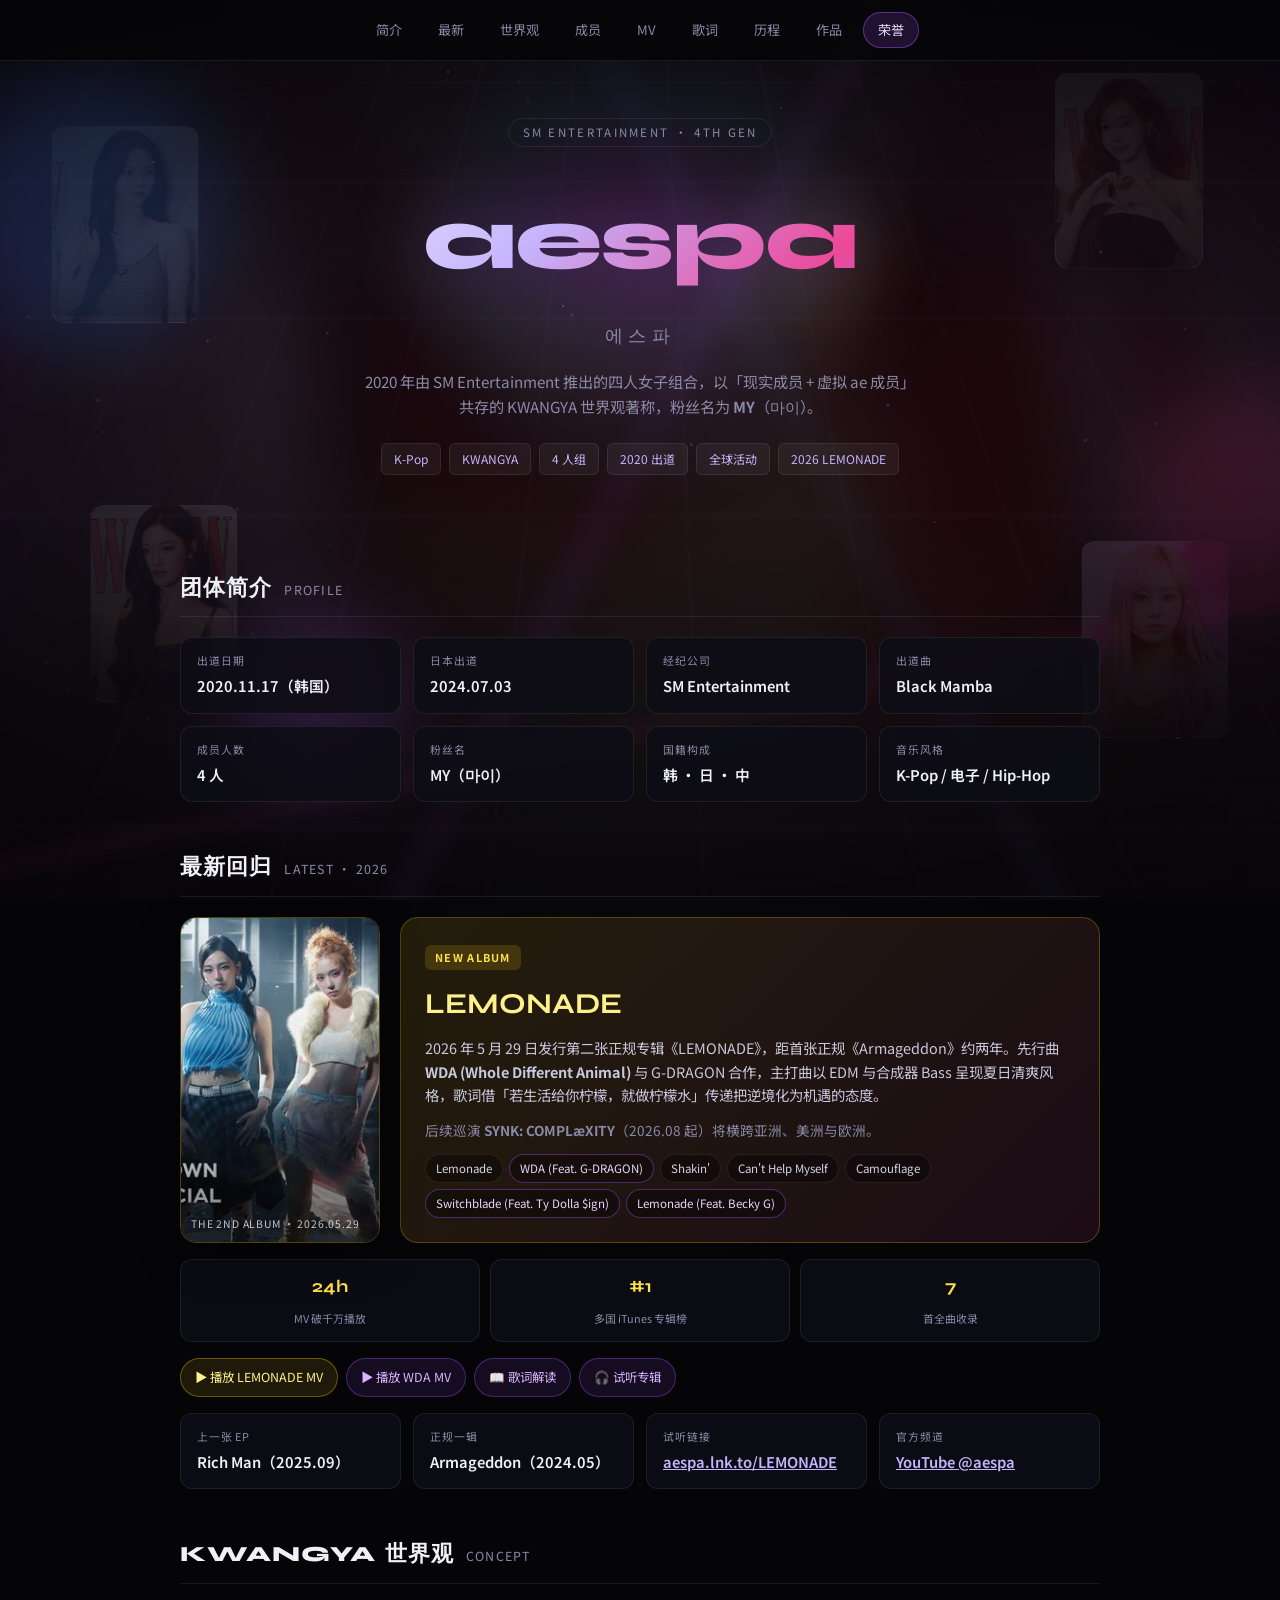
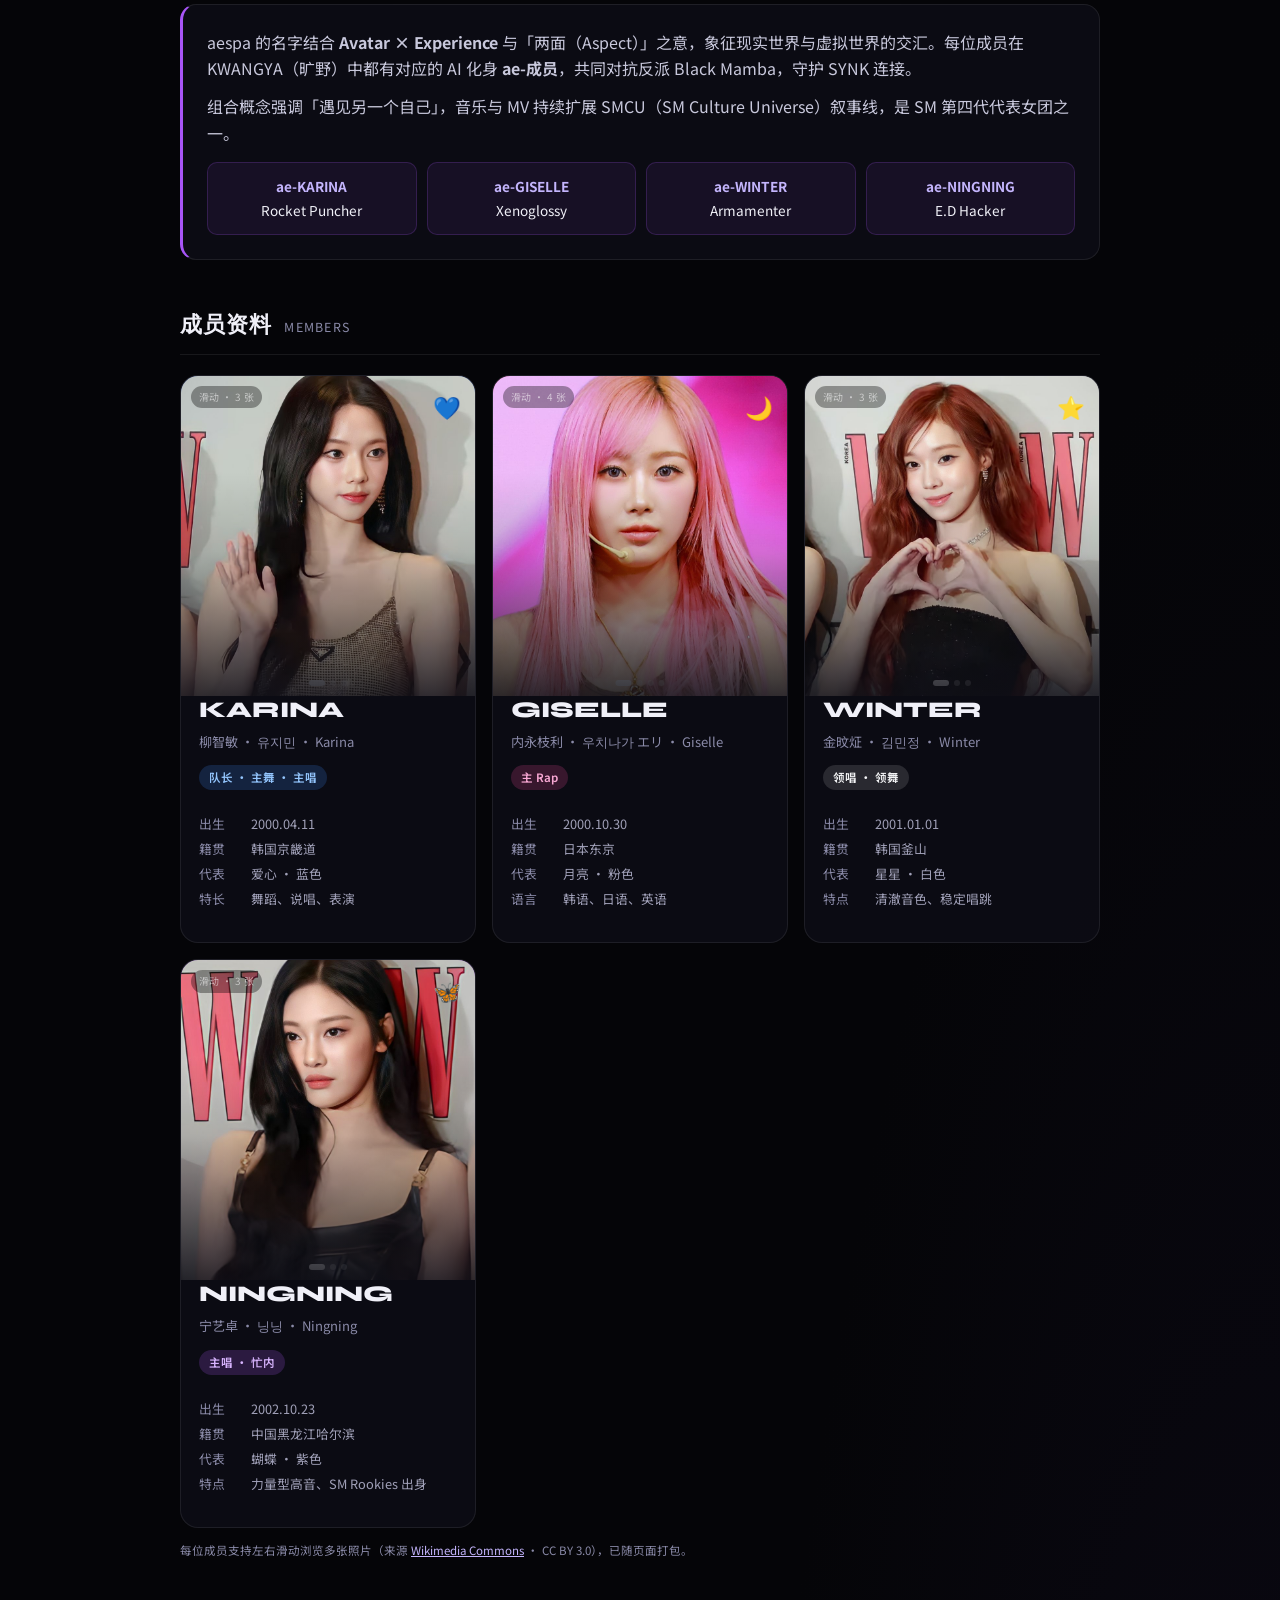
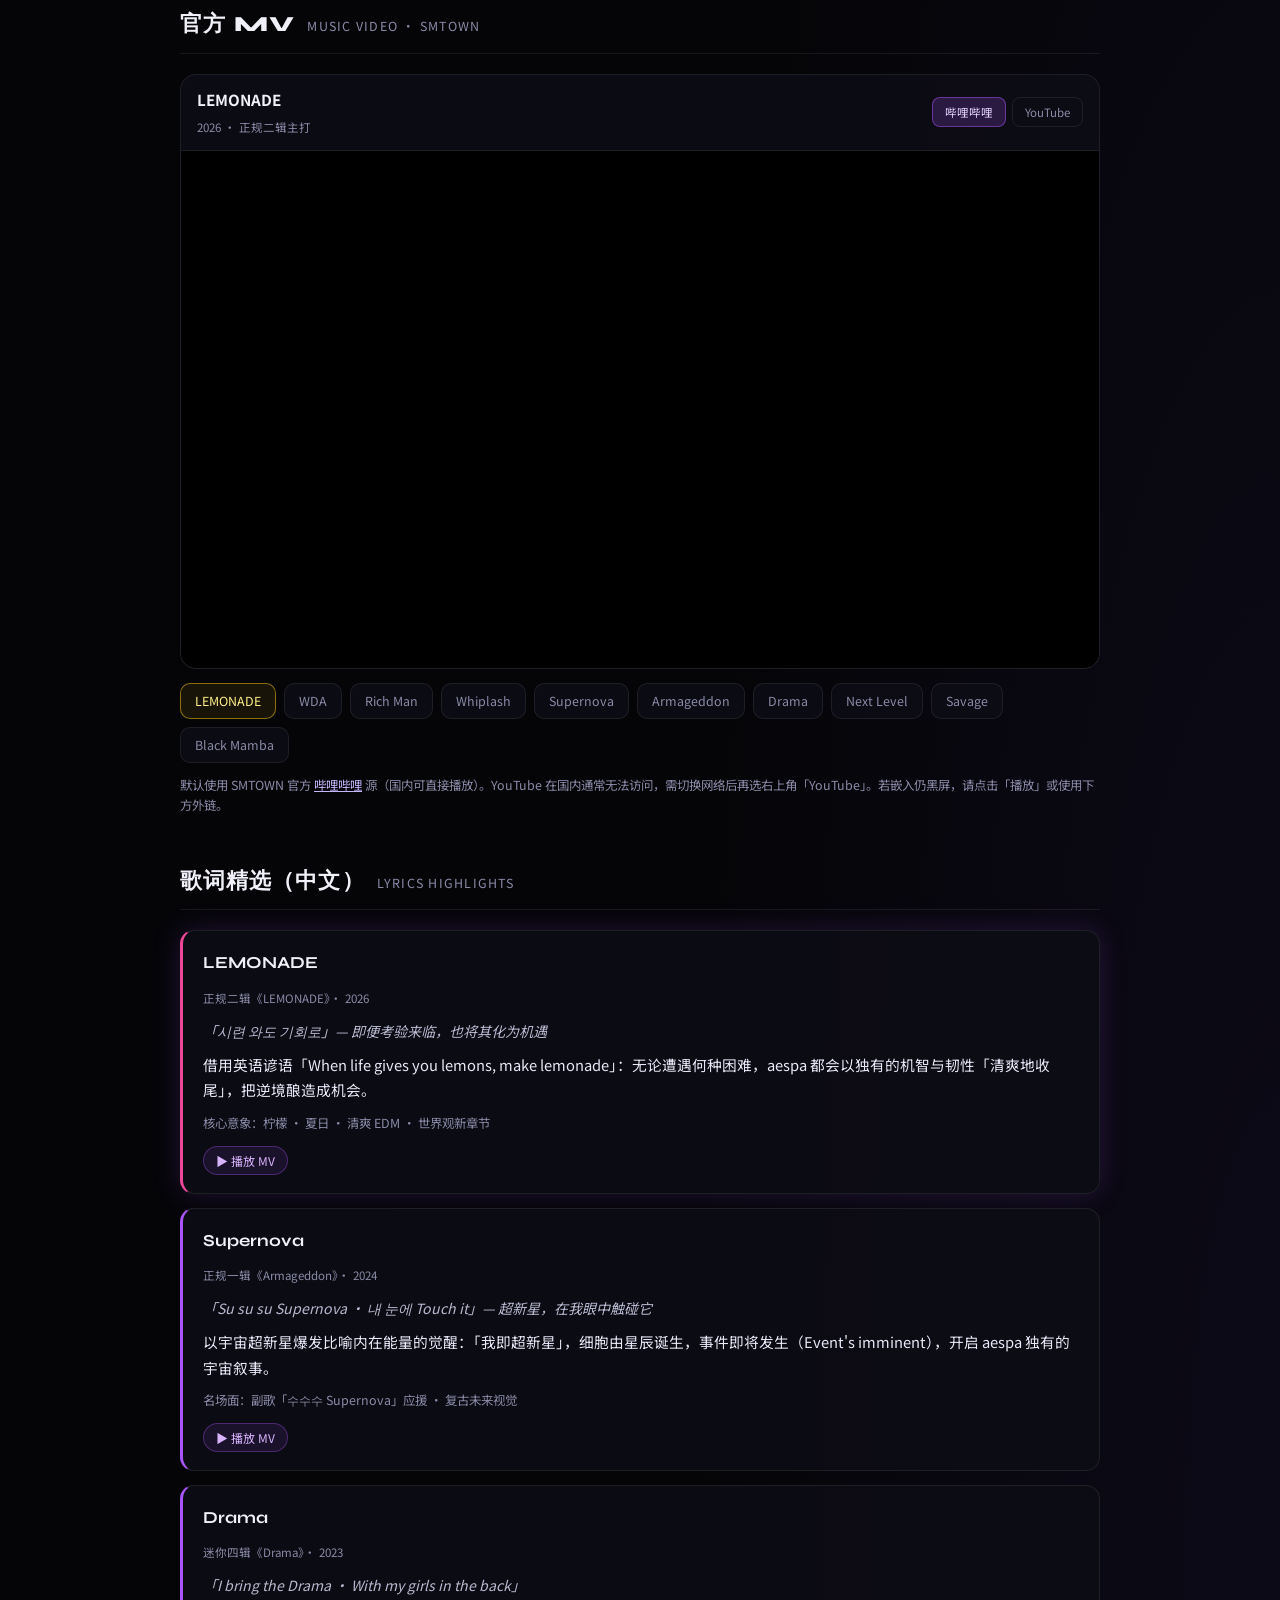
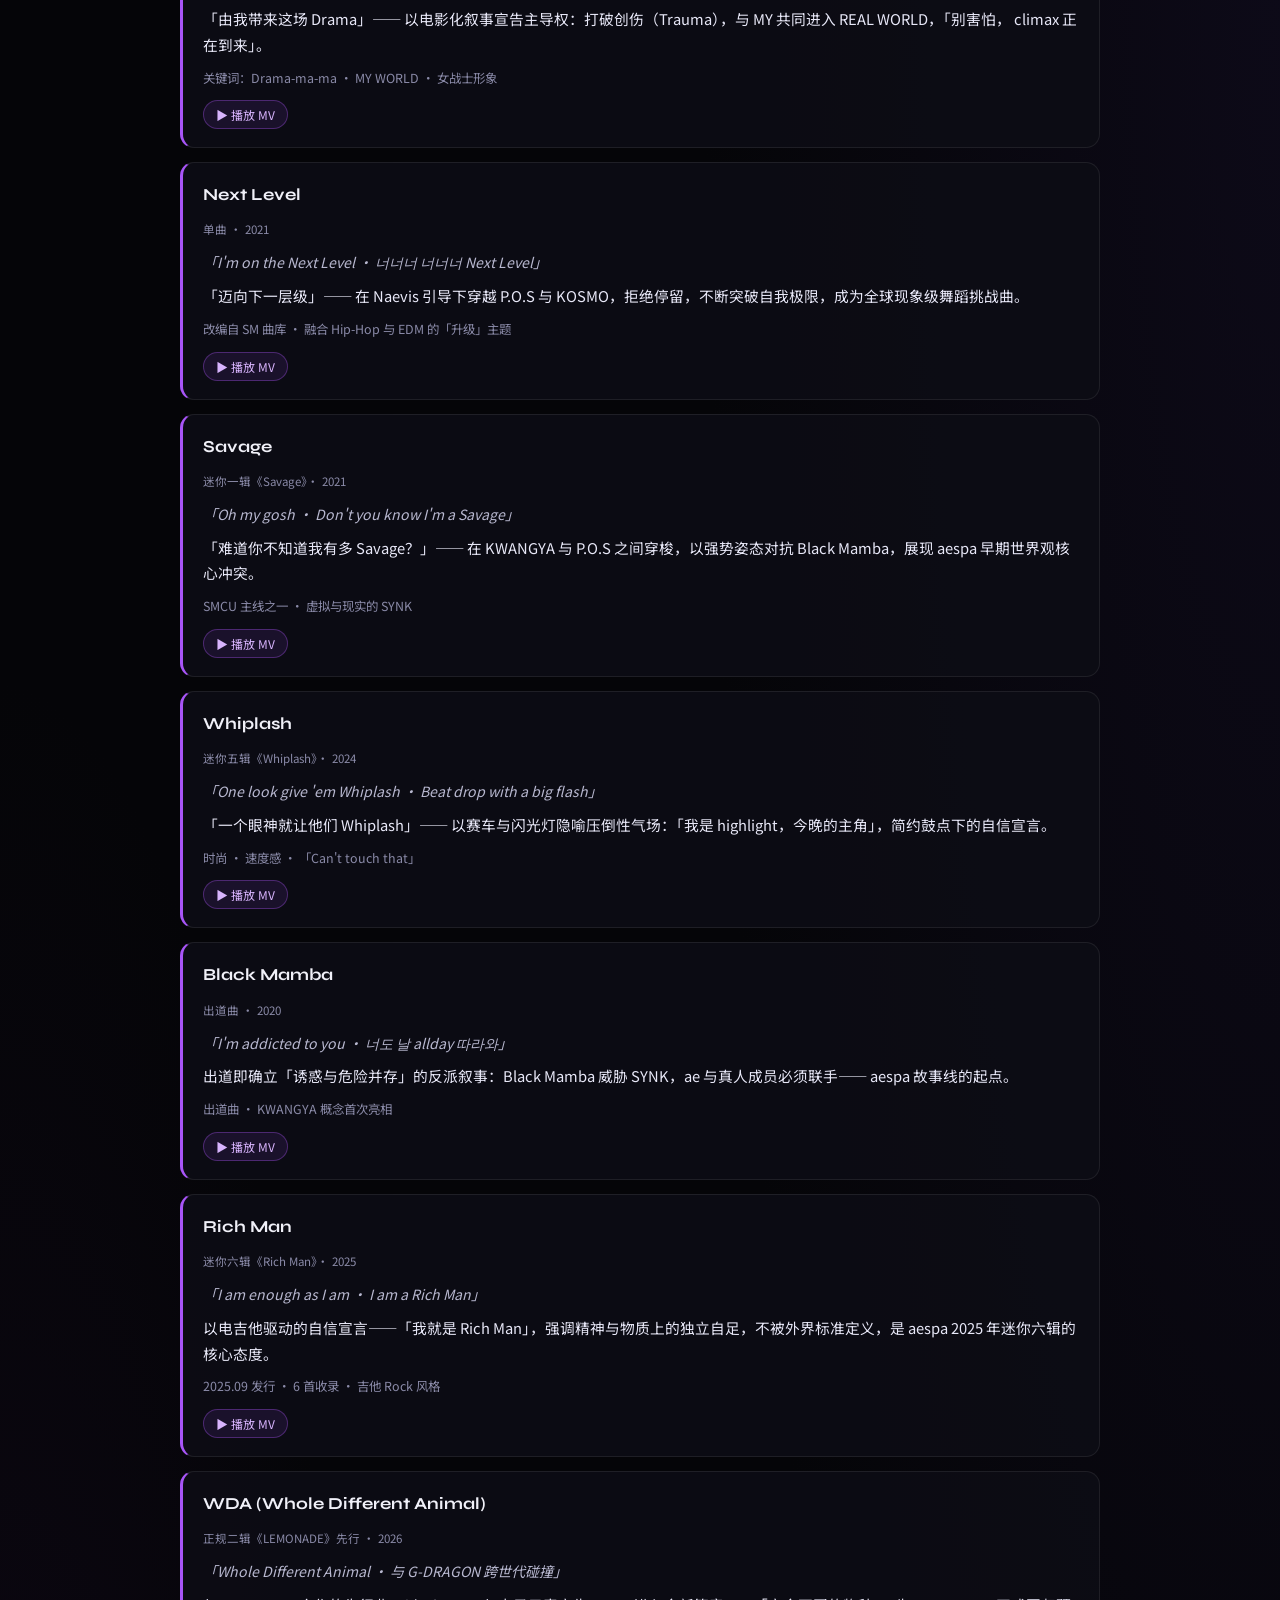
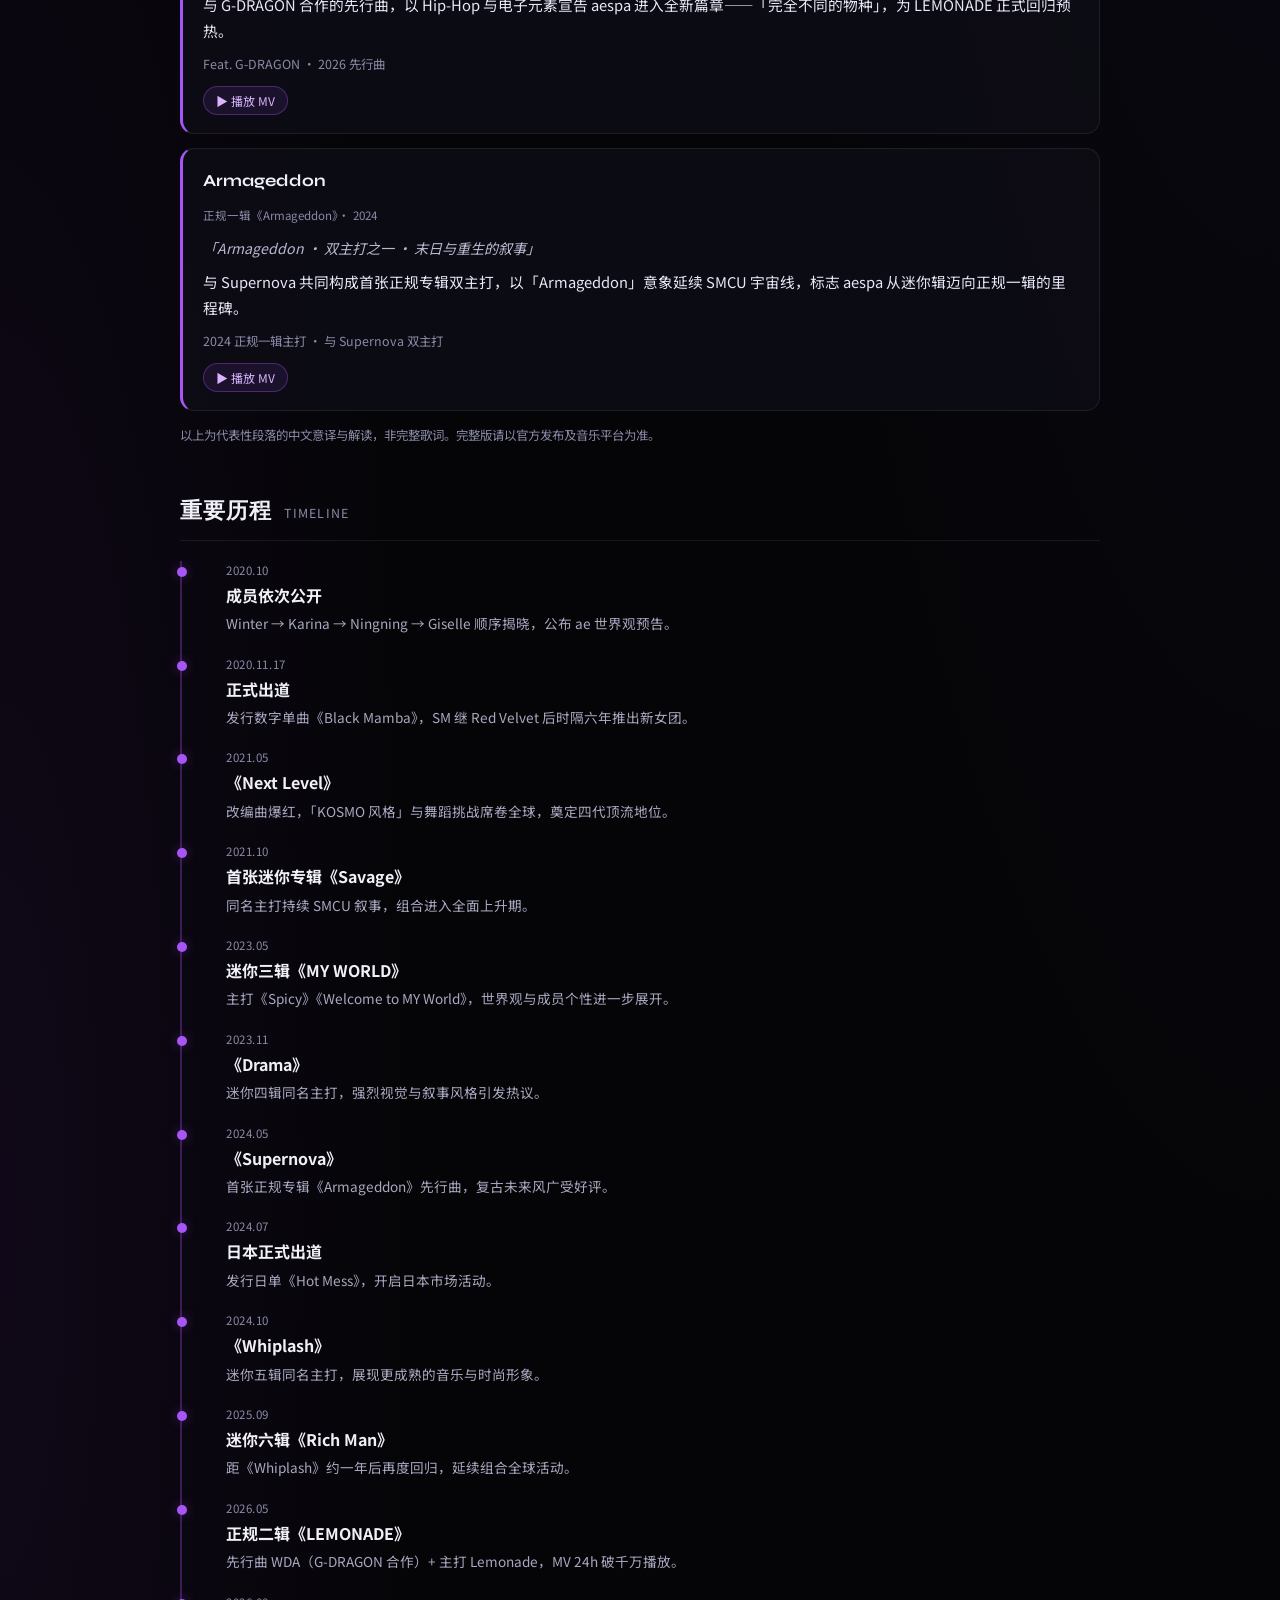
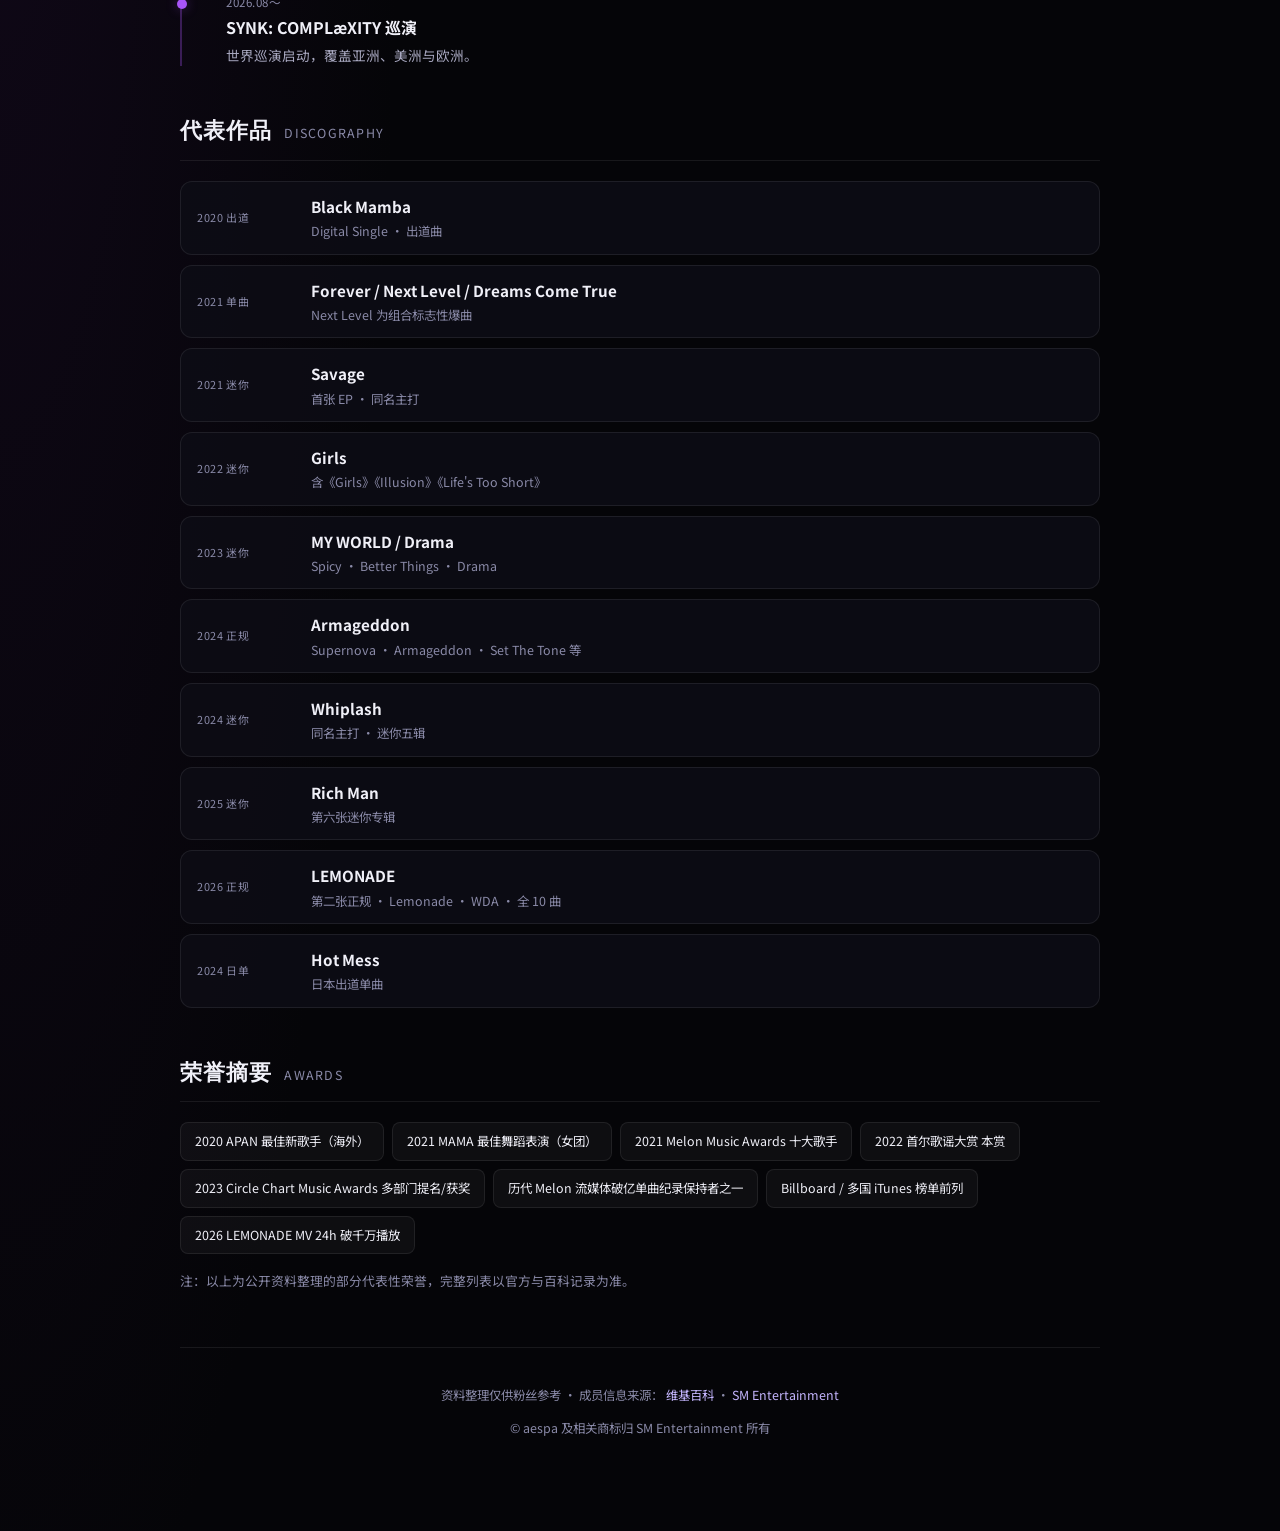
==== commit 39b1995e: "Add Rich Man MV, LEMONADE showcase, and mobile UX polish. Include scrollable nav, back-to-top button" ====
--- a/aespa/index.html
+++ b/aespa/index.html
@@ -336,14 +336,35 @@
         position: sticky;
         top: 0;
         z-index: 100;
+        background: rgba(5, 5, 8, 0.82);
+        backdrop-filter: blur(12px);
+        border-bottom: 1px solid var(--border);
+      }
+      .nav-inner {
         display: flex;
         justify-content: center;
         gap: 6px;
         flex-wrap: wrap;
         padding: 12px 16px;
-        background: rgba(5, 5, 8, 0.82);
-        backdrop-filter: blur(12px);
-        border-bottom: 1px solid var(--border);
+        max-width: 960px;
+        margin: 0 auto;
+      }
+      @media (max-width: 720px) {
+        .nav-inner {
+          flex-wrap: nowrap;
+          justify-content: flex-start;
+          overflow-x: auto;
+          scroll-behavior: smooth;
+          scrollbar-width: none;
+          -webkit-overflow-scrolling: touch;
+          padding: 10px 14px;
+        }
+        .nav-inner::-webkit-scrollbar {
+          display: none;
+        }
+        .nav a {
+          flex-shrink: 0;
+        }
       }
       .nav a {
         color: var(--muted);
@@ -867,12 +888,142 @@
         text-decoration: none;
       }
 
+      .comeback-showcase {
+        display: grid;
+        grid-template-columns: minmax(140px, 200px) 1fr;
+        gap: 20px;
+        align-items: stretch;
+        margin-bottom: 16px;
+      }
+      .comeback-cover {
+        position: relative;
+        border-radius: 16px;
+        overflow: hidden;
+        border: 1px solid rgba(250, 204, 21, 0.3);
+        box-shadow: 0 12px 40px rgba(0, 0, 0, 0.35);
+        min-height: 200px;
+      }
+      .comeback-cover img {
+        width: 100%;
+        height: 100%;
+        object-fit: cover;
+        display: block;
+      }
+      .comeback-cover-glow {
+        position: absolute;
+        inset: 0;
+        background: linear-gradient(to top, rgba(5, 5, 8, 0.55) 0%, transparent 50%);
+        pointer-events: none;
+      }
+      .comeback-cover-label {
+        position: absolute;
+        bottom: 10px;
+        left: 10px;
+        right: 10px;
+        font-size: 0.65rem;
+        letter-spacing: 0.08em;
+        color: rgba(255, 255, 255, 0.75);
+      }
+      .comeback-stats {
+        display: grid;
+        grid-template-columns: repeat(3, 1fr);
+        gap: 10px;
+        margin-bottom: 16px;
+      }
+      .comeback-stat {
+        text-align: center;
+        padding: 12px 10px;
+        border-radius: 12px;
+        background: var(--card);
+        border: 1px solid var(--border);
+      }
+      .comeback-stat b {
+        display: block;
+        font-family: Syne, sans-serif;
+        font-size: 1.1rem;
+        color: #fde047;
+        margin-bottom: 2px;
+      }
+      .comeback-stat span {
+        font-size: 0.68rem;
+        color: var(--muted);
+      }
+      .comeback-actions {
+        display: flex;
+        flex-wrap: wrap;
+        gap: 8px;
+        margin-bottom: 16px;
+      }
+      .comeback-btn {
+        font-size: 0.78rem;
+        padding: 8px 14px;
+        border-radius: 999px;
+        border: 1px solid rgba(250, 204, 21, 0.35);
+        background: rgba(250, 204, 21, 0.1);
+        color: #fef08a;
+        cursor: pointer;
+        font-family: inherit;
+        text-decoration: none;
+        transition: background 0.2s, border-color 0.2s;
+      }
+      .comeback-btn:hover {
+        background: rgba(250, 204, 21, 0.2);
+        border-color: rgba(250, 204, 21, 0.55);
+      }
+      .comeback-btn.secondary {
+        border-color: rgba(168, 85, 247, 0.35);
+        background: rgba(168, 85, 247, 0.1);
+        color: #d8b4fe;
+      }
+      .comeback-btn.secondary:hover {
+        background: rgba(168, 85, 247, 0.22);
+      }
+      @media (max-width: 640px) {
+        .comeback-showcase {
+          grid-template-columns: 1fr;
+        }
+        .comeback-cover {
+          max-height: 220px;
+        }
+        .comeback-stats {
+          grid-template-columns: 1fr;
+        }
+      }
+
+      .back-to-top {
+        position: fixed;
+        right: 20px;
+        bottom: 24px;
+        z-index: 200;
+        width: 44px;
+        height: 44px;
+        border-radius: 50%;
+        border: 1px solid rgba(168, 85, 247, 0.45);
+        background: rgba(14, 14, 22, 0.92);
+        color: #e9d5ff;
+        font-size: 1.2rem;
+        cursor: pointer;
+        opacity: 0;
+        visibility: hidden;
+        transform: translateY(12px);
+        transition: opacity 0.25s, transform 0.25s, visibility 0.25s, background 0.2s;
+        box-shadow: 0 8px 24px rgba(0, 0, 0, 0.4);
+      }
+      .back-to-top.visible {
+        opacity: 1;
+        visibility: visible;
+        transform: translateY(0);
+      }
+      .back-to-top:hover {
+        background: rgba(168, 85, 247, 0.35);
+      }
+
       .comeback-banner {
         background: linear-gradient(135deg, rgba(250, 204, 21, 0.12), rgba(236, 72, 153, 0.1));
         border: 1px solid rgba(250, 204, 21, 0.25);
         border-radius: 18px;
         padding: 24px;
-        margin-bottom: 16px;
+        margin-bottom: 0;
       }
       .comeback-banner .new-badge {
         display: inline-block;
@@ -1137,15 +1288,17 @@
       <span class="orb orb-4"></span>
     </div>
     <nav class="nav" id="mainNav">
-      <a href="#about" data-nav="about">简介</a>
-      <a href="#latest" data-nav="latest">最新</a>
-      <a href="#concept" data-nav="concept">世界观</a>
-      <a href="#members" data-nav="members">成员</a>
-      <a href="#mv" data-nav="mv">MV</a>
-      <a href="#lyrics" data-nav="lyrics">歌词</a>
-      <a href="#timeline" data-nav="timeline">历程</a>
-      <a href="#music" data-nav="music">作品</a>
-      <a href="#awards" data-nav="awards">荣誉</a>
+      <div class="nav-inner">
+        <a href="#about" data-nav="about">简介</a>
+        <a href="#latest" data-nav="latest">最新</a>
+        <a href="#concept" data-nav="concept">世界观</a>
+        <a href="#members" data-nav="members">成员</a>
+        <a href="#mv" data-nav="mv">MV</a>
+        <a href="#lyrics" data-nav="lyrics">歌词</a>
+        <a href="#timeline" data-nav="timeline">历程</a>
+        <a href="#music" data-nav="music">作品</a>
+        <a href="#awards" data-nav="awards">荣誉</a>
+      </div>
     </nav>
 
     <main>
@@ -1213,25 +1366,43 @@
           <h2>最新回归</h2>
           <span>LATEST · 2026</span>
         </div>
-        <div class="comeback-banner">
-          <span class="new-badge">NEW ALBUM</span>
-          <h3>LEMONADE</h3>
-          <p>
-            2026 年 5 月 29 日发行第二张正规专辑《LEMONADE》，距首张正规《Armageddon》约两年。先行曲
-            <strong>WDA (Whole Different Animal)</strong> 与 G-DRAGON 合作，主打曲以 EDM 与合成器 Bass 呈现夏日清爽风格，歌词借「若生活给你柠檬，就做柠檬水」传递把逆境化为机遇的态度，KWANGYA 世界观再进一步扩展。
-          </p>
-          <p style="font-size: 0.85rem; color: var(--muted); margin-bottom: 0">
-            后续巡演 <strong>SYNK: COMPLæXITY</strong>（2026.08 起）将横跨亚洲、美洲与欧洲。MV 发布 24 小时内播放量破千万，专辑登顶多国 iTunes 专辑榜。
-          </p>
-          <div class="track-pills">
-            <span class="track-pill">Lemonade</span>
-            <span class="track-pill feat">WDA (Feat. G-DRAGON)</span>
-            <span class="track-pill">Shakin'</span>
-            <span class="track-pill">Can't Help Myself</span>
-            <span class="track-pill">Camouflage</span>
-            <span class="track-pill feat">Switchblade (Feat. Ty Dolla $ign)</span>
-            <span class="track-pill feat">Lemonade (Feat. Becky G)</span>
-          </div>
+        <div class="comeback-showcase">
+          <div class="comeback-cover">
+            <img src="images/lemonade-cover.jpg" alt="LEMONADE 专辑封面" loading="lazy" decoding="async" />
+            <div class="comeback-cover-glow"></div>
+            <span class="comeback-cover-label">THE 2ND ALBUM · 2026.05.29</span>
+          </div>
+          <div class="comeback-banner">
+            <span class="new-badge">NEW ALBUM</span>
+            <h3>LEMONADE</h3>
+            <p>
+              2026 年 5 月 29 日发行第二张正规专辑《LEMONADE》，距首张正规《Armageddon》约两年。先行曲
+              <strong>WDA (Whole Different Animal)</strong> 与 G-DRAGON 合作，主打曲以 EDM 与合成器 Bass 呈现夏日清爽风格，歌词借「若生活给你柠檬，就做柠檬水」传递把逆境化为机遇的态度。
+            </p>
+            <p style="font-size: 0.85rem; color: var(--muted); margin-bottom: 0">
+              后续巡演 <strong>SYNK: COMPLæXITY</strong>（2026.08 起）将横跨亚洲、美洲与欧洲。
+            </p>
+            <div class="track-pills">
+              <span class="track-pill">Lemonade</span>
+              <span class="track-pill feat">WDA (Feat. G-DRAGON)</span>
+              <span class="track-pill">Shakin'</span>
+              <span class="track-pill">Can't Help Myself</span>
+              <span class="track-pill">Camouflage</span>
+              <span class="track-pill feat">Switchblade (Feat. Ty Dolla $ign)</span>
+              <span class="track-pill feat">Lemonade (Feat. Becky G)</span>
+            </div>
+          </div>
+        </div>
+        <div class="comeback-stats">
+          <div class="comeback-stat"><b>24h</b><span>MV 破千万播放</span></div>
+          <div class="comeback-stat"><b>#1</b><span>多国 iTunes 专辑榜</span></div>
+          <div class="comeback-stat"><b>7</b><span>首全曲收录</span></div>
+        </div>
+        <div class="comeback-actions">
+          <button type="button" class="comeback-btn" data-song="lemonade">▶ 播放 LEMONADE MV</button>
+          <button type="button" class="comeback-btn secondary" data-song="wda">▶ 播放 WDA MV</button>
+          <a class="comeback-btn secondary" href="#lyric-lemonade">📖 歌词解读</a>
+          <a class="comeback-btn secondary" href="https://aespa.lnk.to/LEMONADE" target="_blank" rel="noopener">🎧 试听专辑</a>
         </div>
         <div class="info-grid">
           <div class="info-item">
@@ -1358,7 +1529,7 @@
                 <div class="member-gallery-track">
                   <img class="member-photo" src="images/winter.jpg" alt="WINTER 金旼炡 · Love Your W" loading="lazy" decoding="async" />
                   <img class="member-photo" src="images/winter-2.jpg" alt="WINTER 金旼炡 · 活动照" loading="lazy" decoding="async" />
-                  <img class="member-photo" src="images/winter-2.jpg" alt="WINTER 金旼炡 · 特写" loading="lazy" decoding="async" style="object-position: center 72%" />
+                  <img class="member-photo" src="images/winter-3.jpg" alt="WINTER 金旼炡 · 演唱会" loading="lazy" decoding="async" />
                 </div>
                 <div class="member-gallery-ui">
                   <span class="member-gallery-hint">滑动 · 3 张</span>
@@ -1461,6 +1632,7 @@
         <div class="mv-tabs" id="mvTabs">
           <button type="button" class="mv-tab active" data-song="lemonade" data-id="83C3TZ4Zm_o" data-bvid="BV1fqVb62E3G" data-aid="116655875167693" data-cid="38689572445" data-title="LEMONADE" data-meta="2026 · 正规二辑主打">LEMONADE</button>
           <button type="button" class="mv-tab" data-song="wda" data-id="iTJSbJtS8MU" data-bvid="BV15y5W6hEHo" data-aid="116554507231082" data-cid="38253495755" data-title="WDA" data-meta="2026 · Feat. G-DRAGON">WDA</button>
+          <button type="button" class="mv-tab" data-song="rich-man" data-id="5oQVTnq-UKk" data-bvid="BV17FaUz8EVC" data-aid="115145321814259" data-cid="32169003624" data-title="Rich Man" data-meta="2025 · 迷你六辑主打">Rich Man</button>
           <button type="button" class="mv-tab" data-song="whiplash" data-id="jWQx2f-CErU" data-bvid="BV16yyVYxEUt" data-aid="113344606379630" data-cid="26394560748" data-title="Whiplash" data-meta="2024 · 迷你五辑">Whiplash</button>
           <button type="button" class="mv-tab" data-song="supernova" data-id="phuiiNCxRMg" data-bvid="BV19m421T7xS" data-aid="1604625177" data-cid="1543605902" data-title="Supernova" data-meta="2024 · 正规一辑先行">Supernova</button>
           <button type="button" class="mv-tab" data-song="armageddon" data-id="nFYwcndNuOY" data-bvid="BV12i421S7iH" data-aid="1455127164" data-cid="1561564174" data-title="Armageddon" data-meta="2024 · 正规一辑主打">Armageddon</button>
@@ -1564,6 +1736,18 @@
             <p class="lyric-note">出道曲 · KWANGYA 概念首次亮相</p>
             <div class="lyric-actions">
               <button type="button" class="lyric-mv-link" data-song="black-mamba">▶ 播放 MV</button>
+            </div>
+          </article>
+          <article class="lyric-card" id="lyric-rich-man" data-song="rich-man">
+            <h3>Rich Man</h3>
+            <p class="album-ref">迷你六辑《Rich Man》· 2025</p>
+            <p class="lyric-ko">「I am enough as I am · I am a Rich Man」</p>
+            <p class="lyric-zh">
+              以电吉他驱动的自信宣言——「我就是 Rich Man」，强调精神与物质上的独立自足，不被外界标准定义，是 aespa 2025 年迷你六辑的核心态度。
+            </p>
+            <p class="lyric-note">2025.09 发行 · 6 首收录 · 吉他 Rock 风格</p>
+            <div class="lyric-actions">
+              <button type="button" class="lyric-mv-link" data-song="rich-man">▶ 播放 MV</button>
             </div>
           </article>
           <article class="lyric-card" id="lyric-wda" data-song="wda">
@@ -1774,6 +1958,7 @@
         <p style="margin-top: 8px">© aespa 及相关商标归 SM Entertainment 所有</p>
       </footer>
     </main>
+    <button type="button" class="back-to-top" id="backToTop" aria-label="回到顶部">↑</button>
     <script>
       (function () {
         var reducedMotion = window.matchMedia("(prefers-reduced-motion: reduce)").matches;
@@ -1872,15 +2057,26 @@
     <script>
       (function () {
         var navLinks = document.querySelectorAll("#mainNav a[data-nav]");
+        var navInner = document.querySelector(".nav-inner");
         var sections = document.querySelectorAll("main section[id]");
         if (!navLinks.length || !sections.length) return;
+
+        function centerNavLink(link) {
+          if (!navInner || !link || window.innerWidth > 720) return;
+          var left = link.offsetLeft - navInner.clientWidth / 2 + link.clientWidth / 2;
+          navInner.scrollTo({ left: Math.max(0, left), behavior: "smooth" });
+        }
 
         function setActiveNav(id) {
           navLinks.forEach(function (link) {
             var active = link.dataset.nav === id;
             link.classList.toggle("active", active);
-            if (active) link.setAttribute("aria-current", "true");
-            else link.removeAttribute("aria-current");
+            if (active) {
+              link.setAttribute("aria-current", "true");
+              centerNavLink(link);
+            } else {
+              link.removeAttribute("aria-current");
+            }
           });
         }
 
@@ -1903,6 +2099,31 @@
         } else {
           setActiveNav(sections[0].id);
         }
+      })();
+    </script>
+    <script>
+      (function () {
+        var btn = document.getElementById("backToTop");
+        if (!btn) return;
+        window.addEventListener(
+          "scroll",
+          function () {
+            btn.classList.toggle("visible", window.scrollY > 400);
+          },
+          { passive: true }
+        );
+        btn.addEventListener("click", function () {
+          window.scrollTo({ top: 0, behavior: "smooth" });
+        });
+      })();
+    </script>
+    <script>
+      (function () {
+        document.querySelectorAll(".comeback-btn[data-song]").forEach(function (btn) {
+          btn.addEventListener("click", function () {
+            if (window.aespaSelectMv) window.aespaSelectMv(btn.dataset.song, false);
+          });
+        });
       })();
     </script>
     <script>
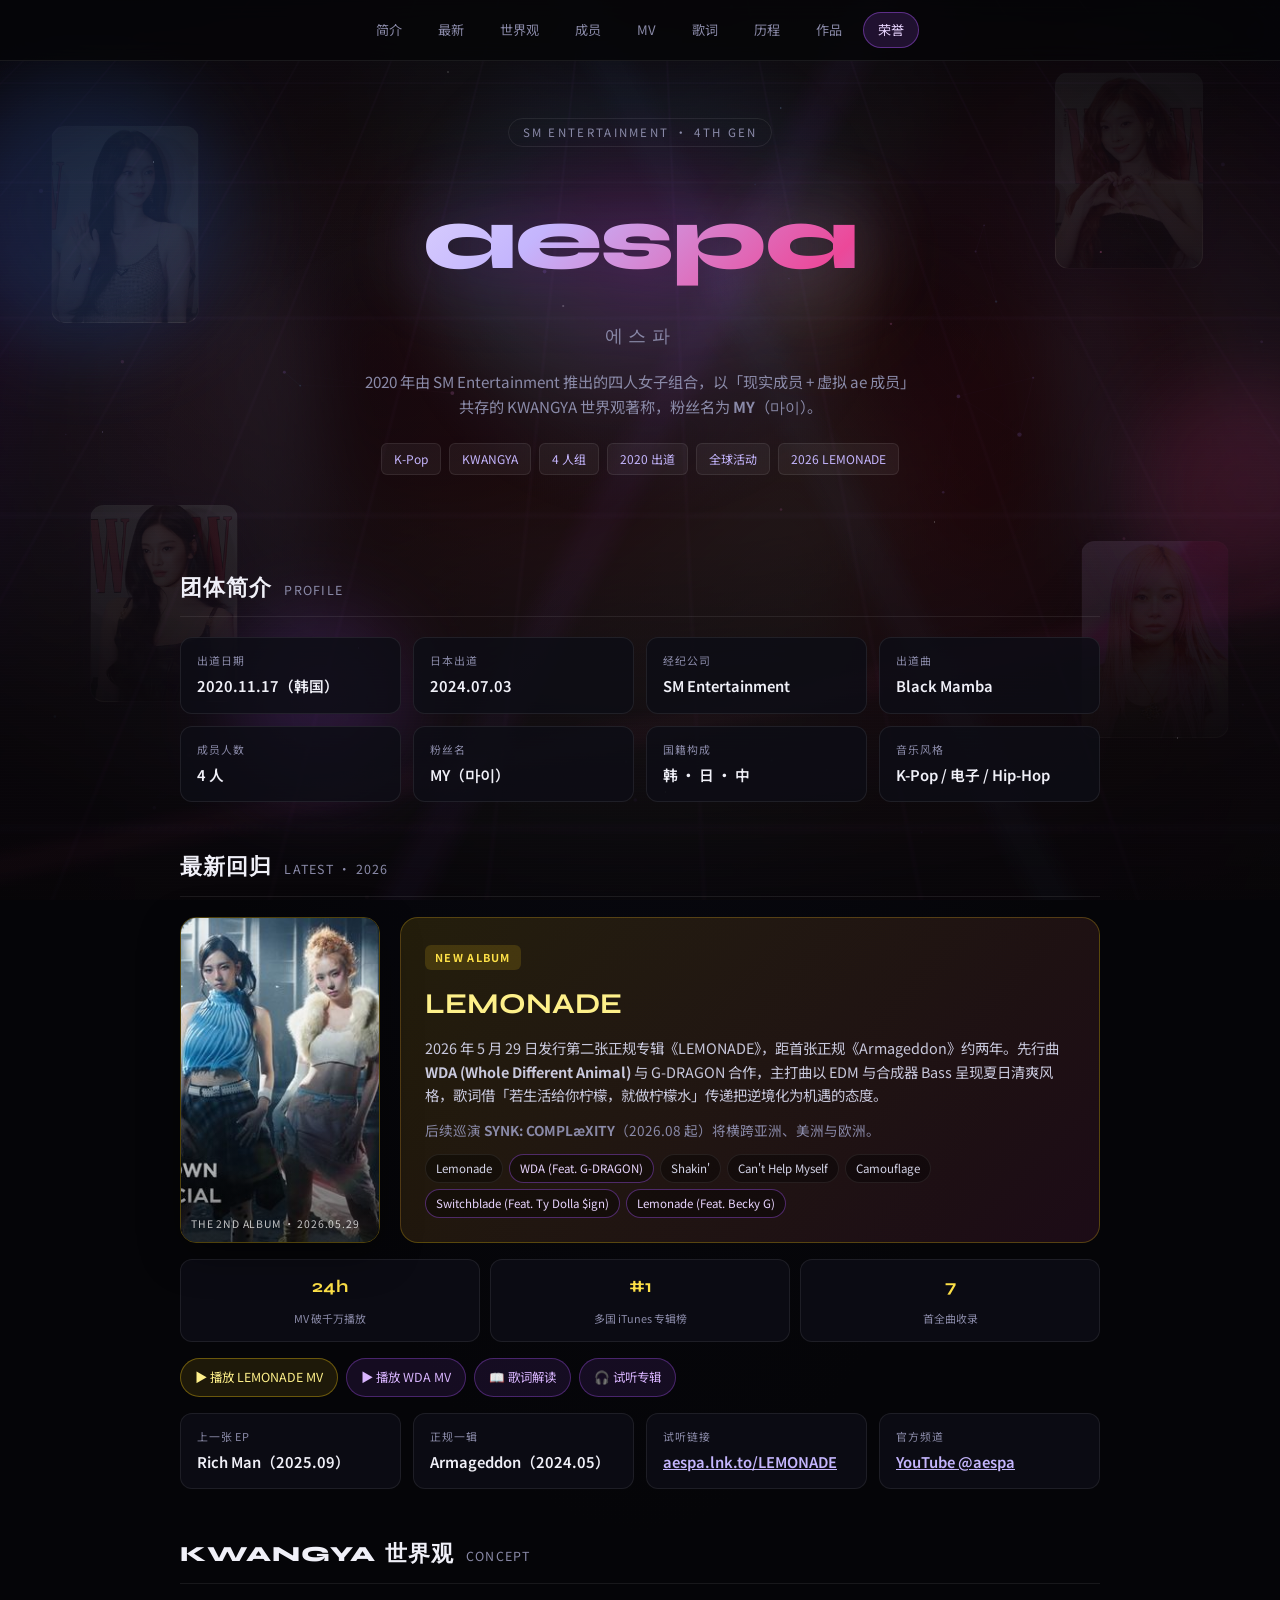
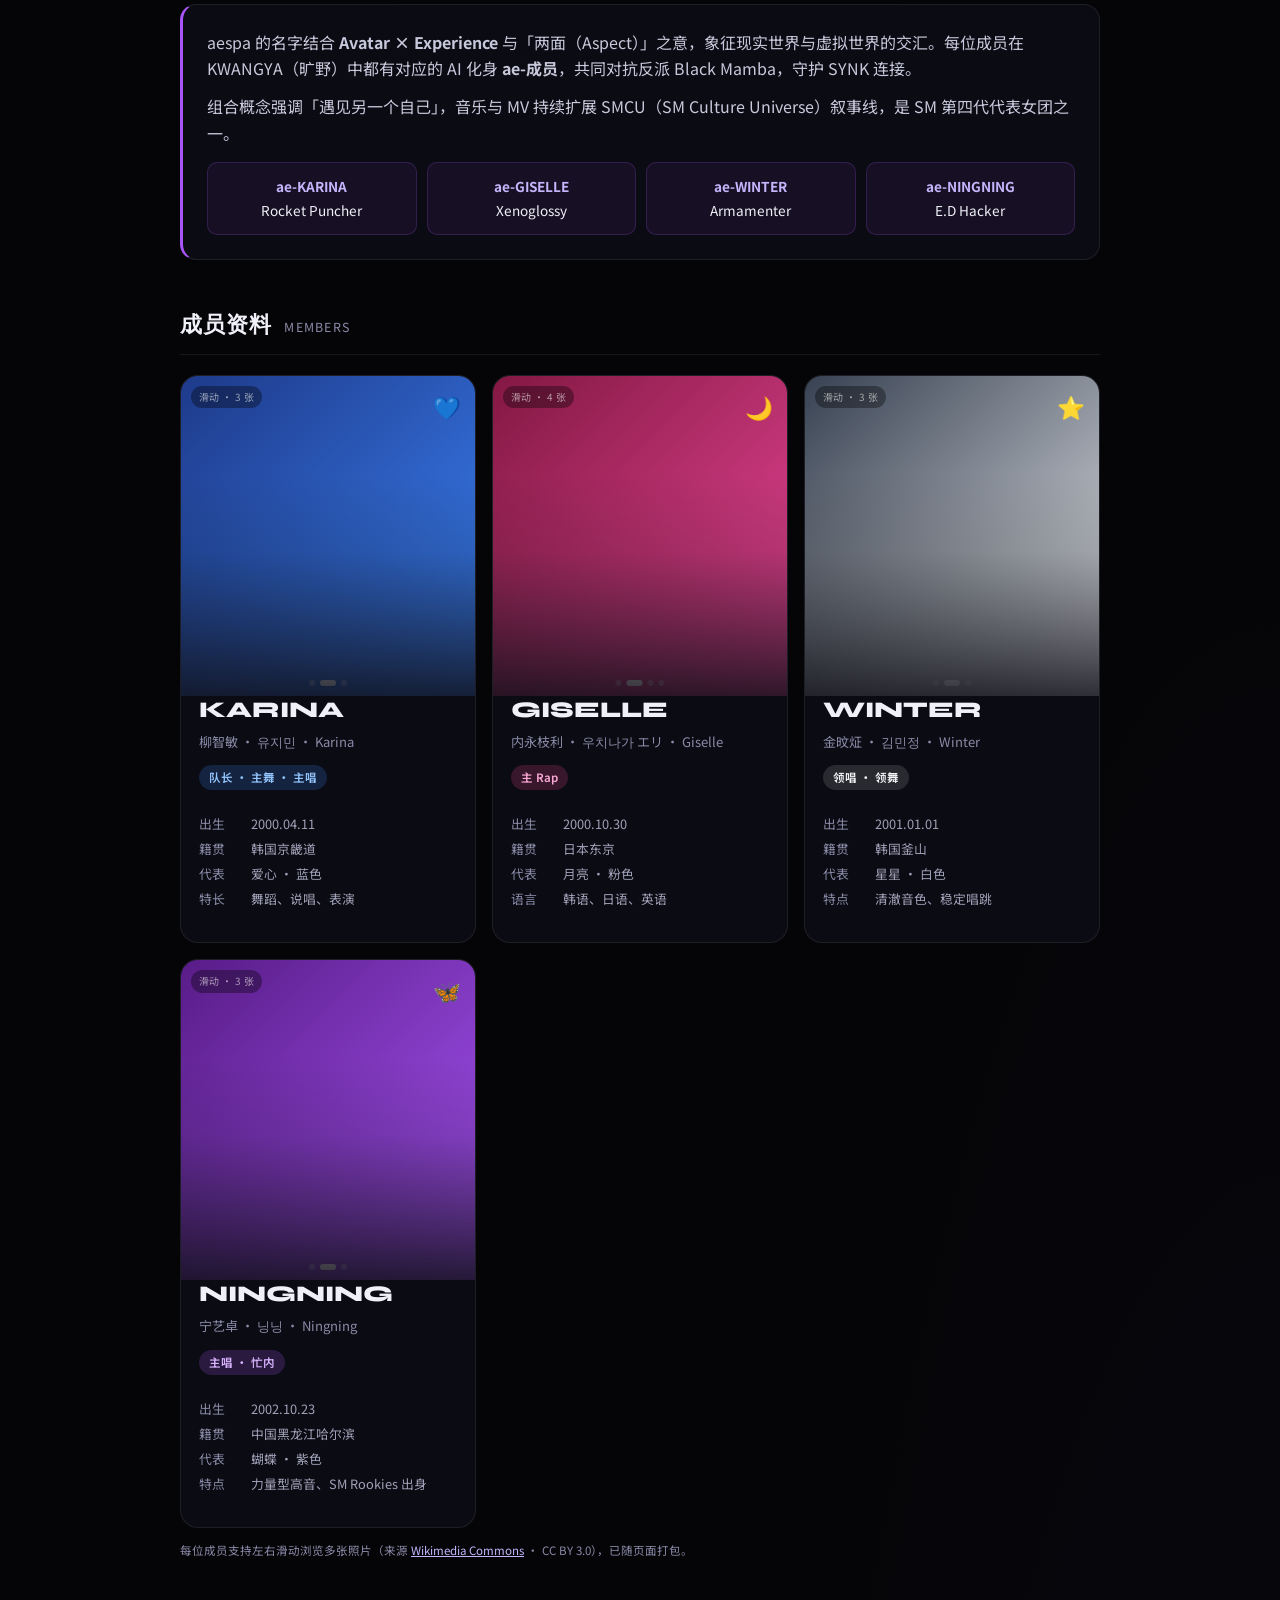
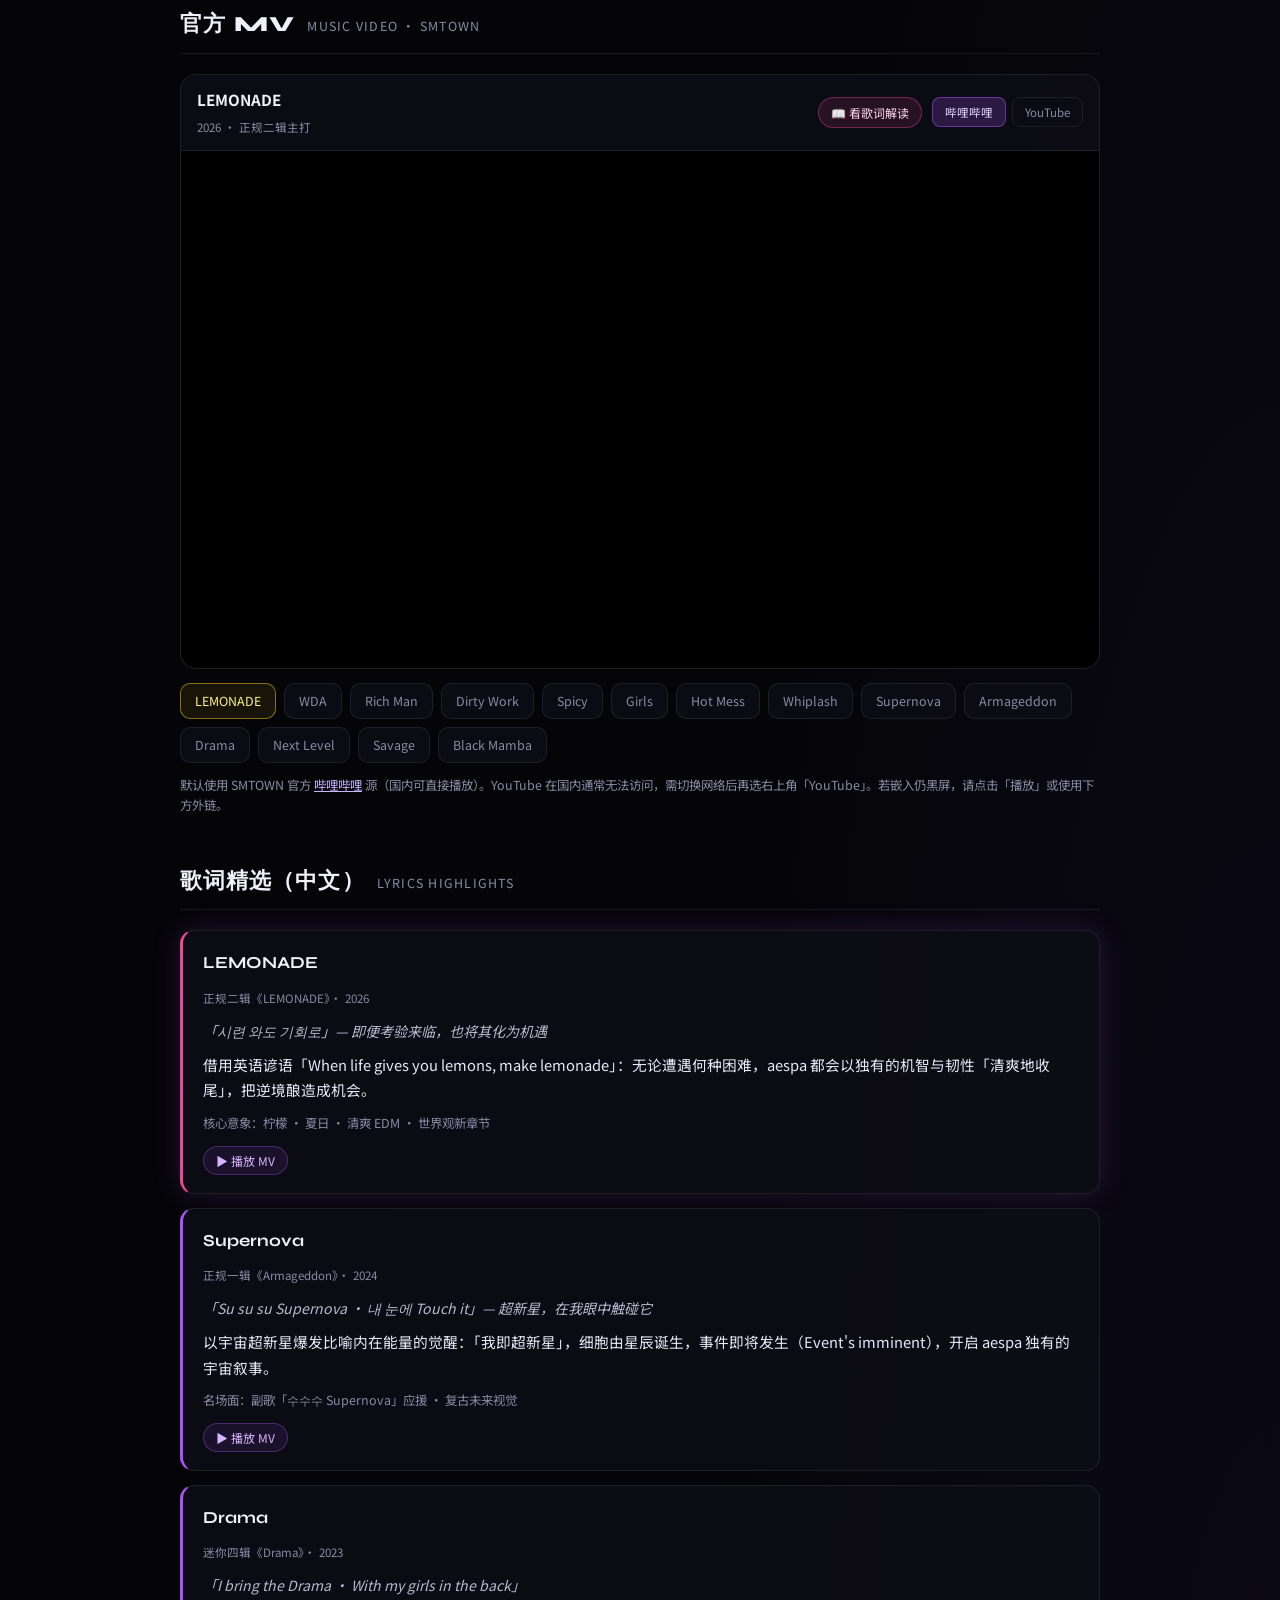
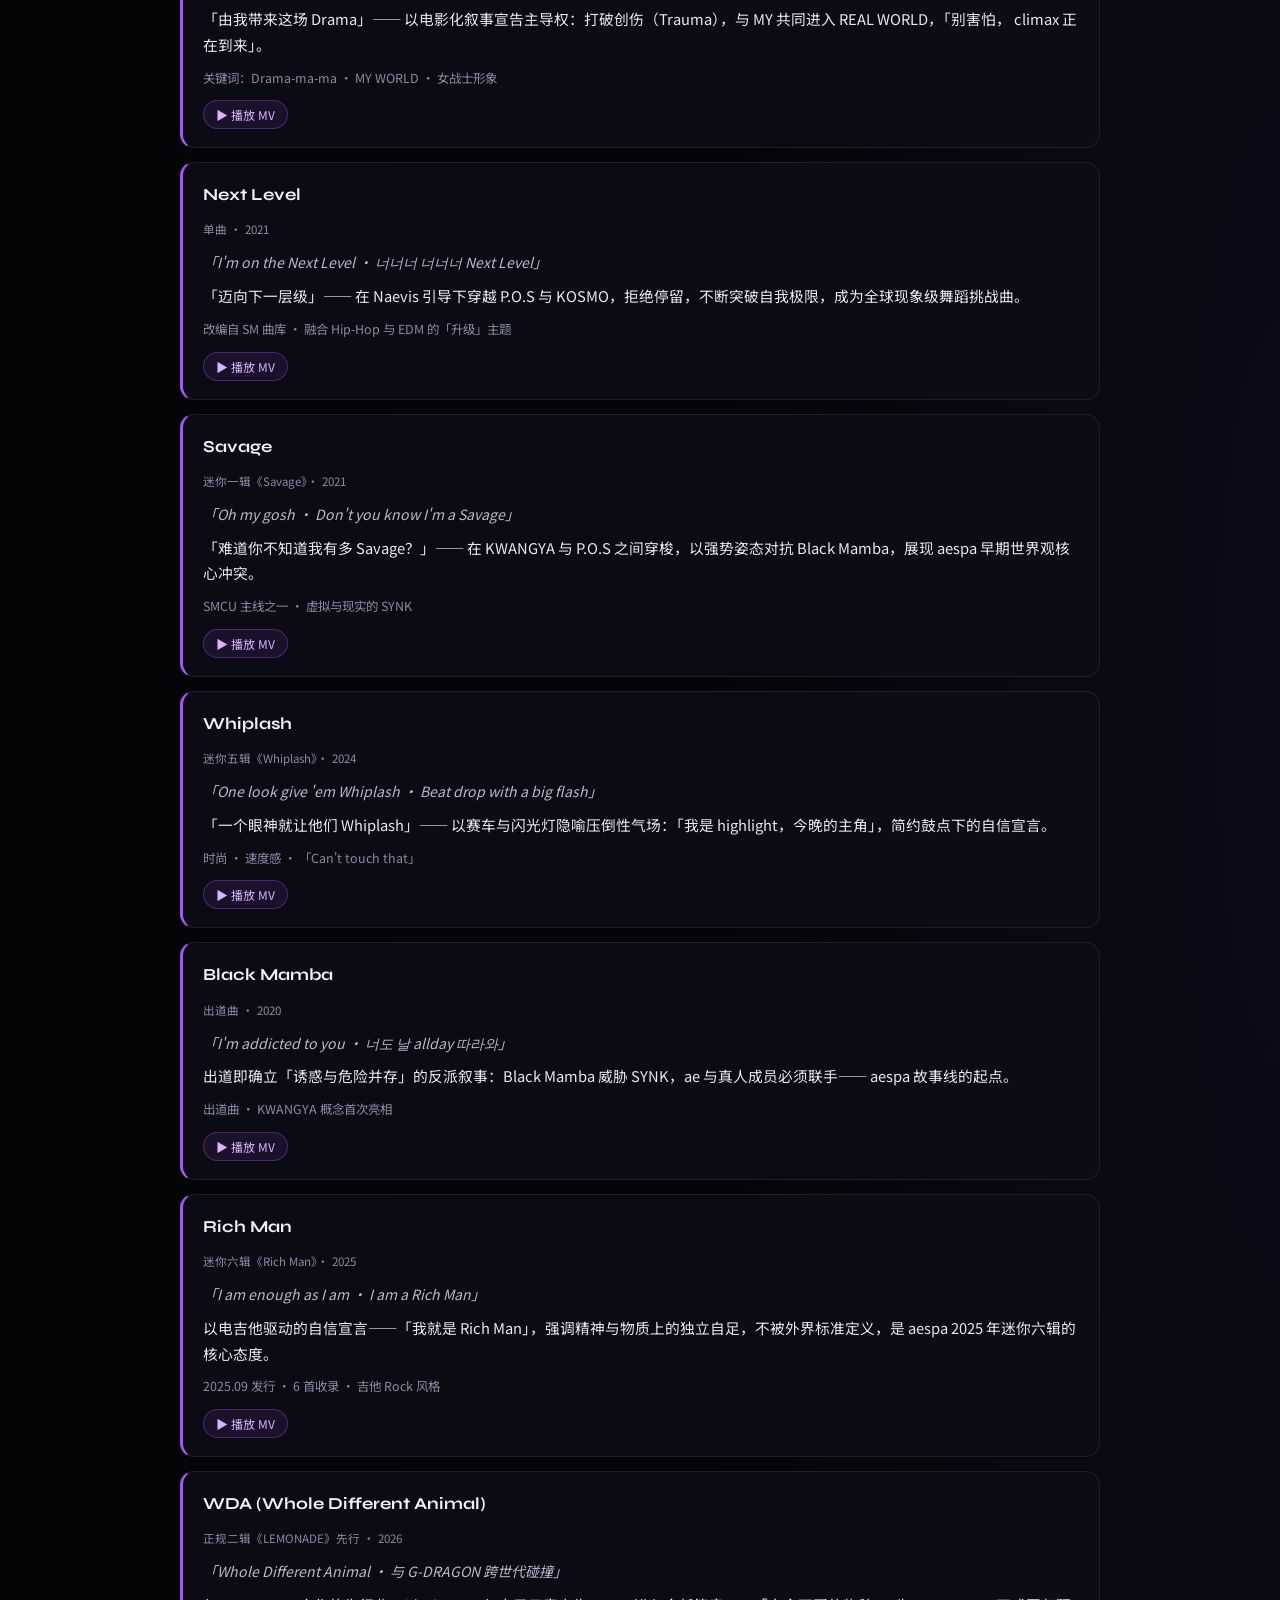
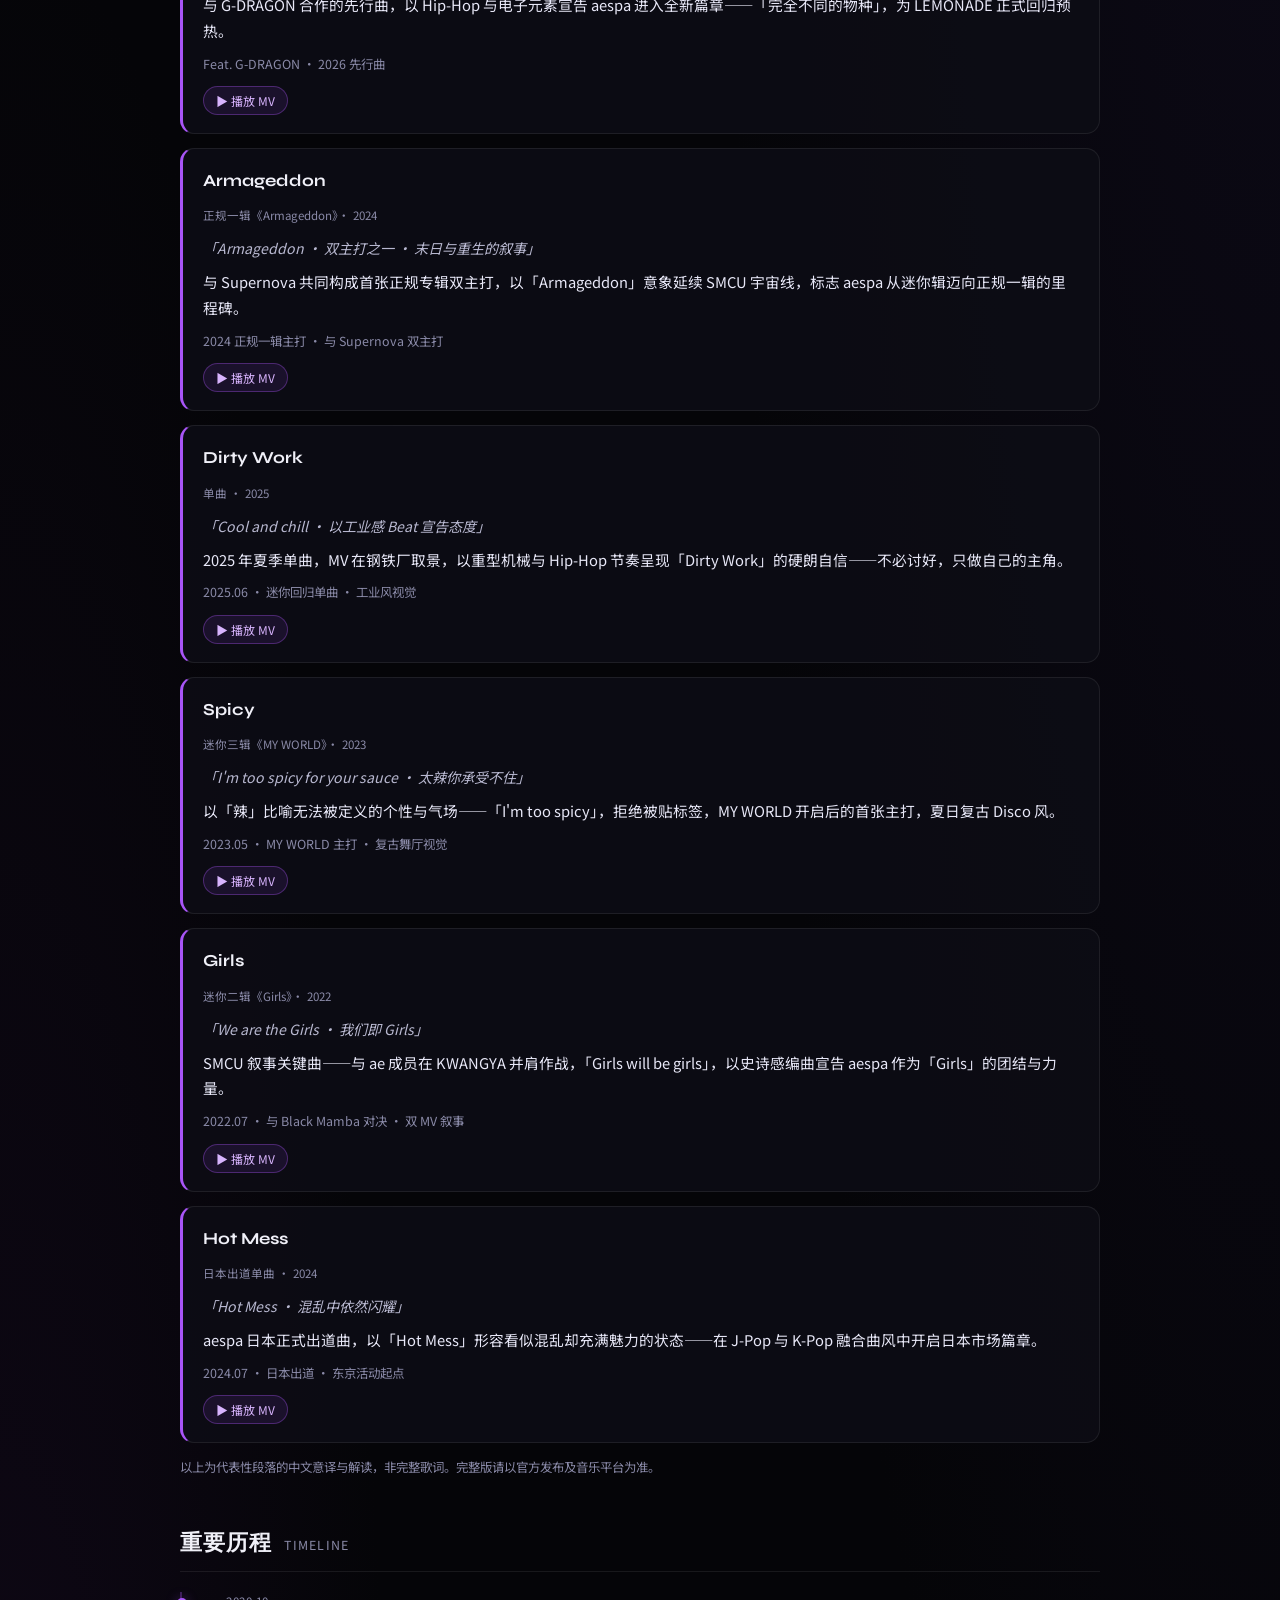
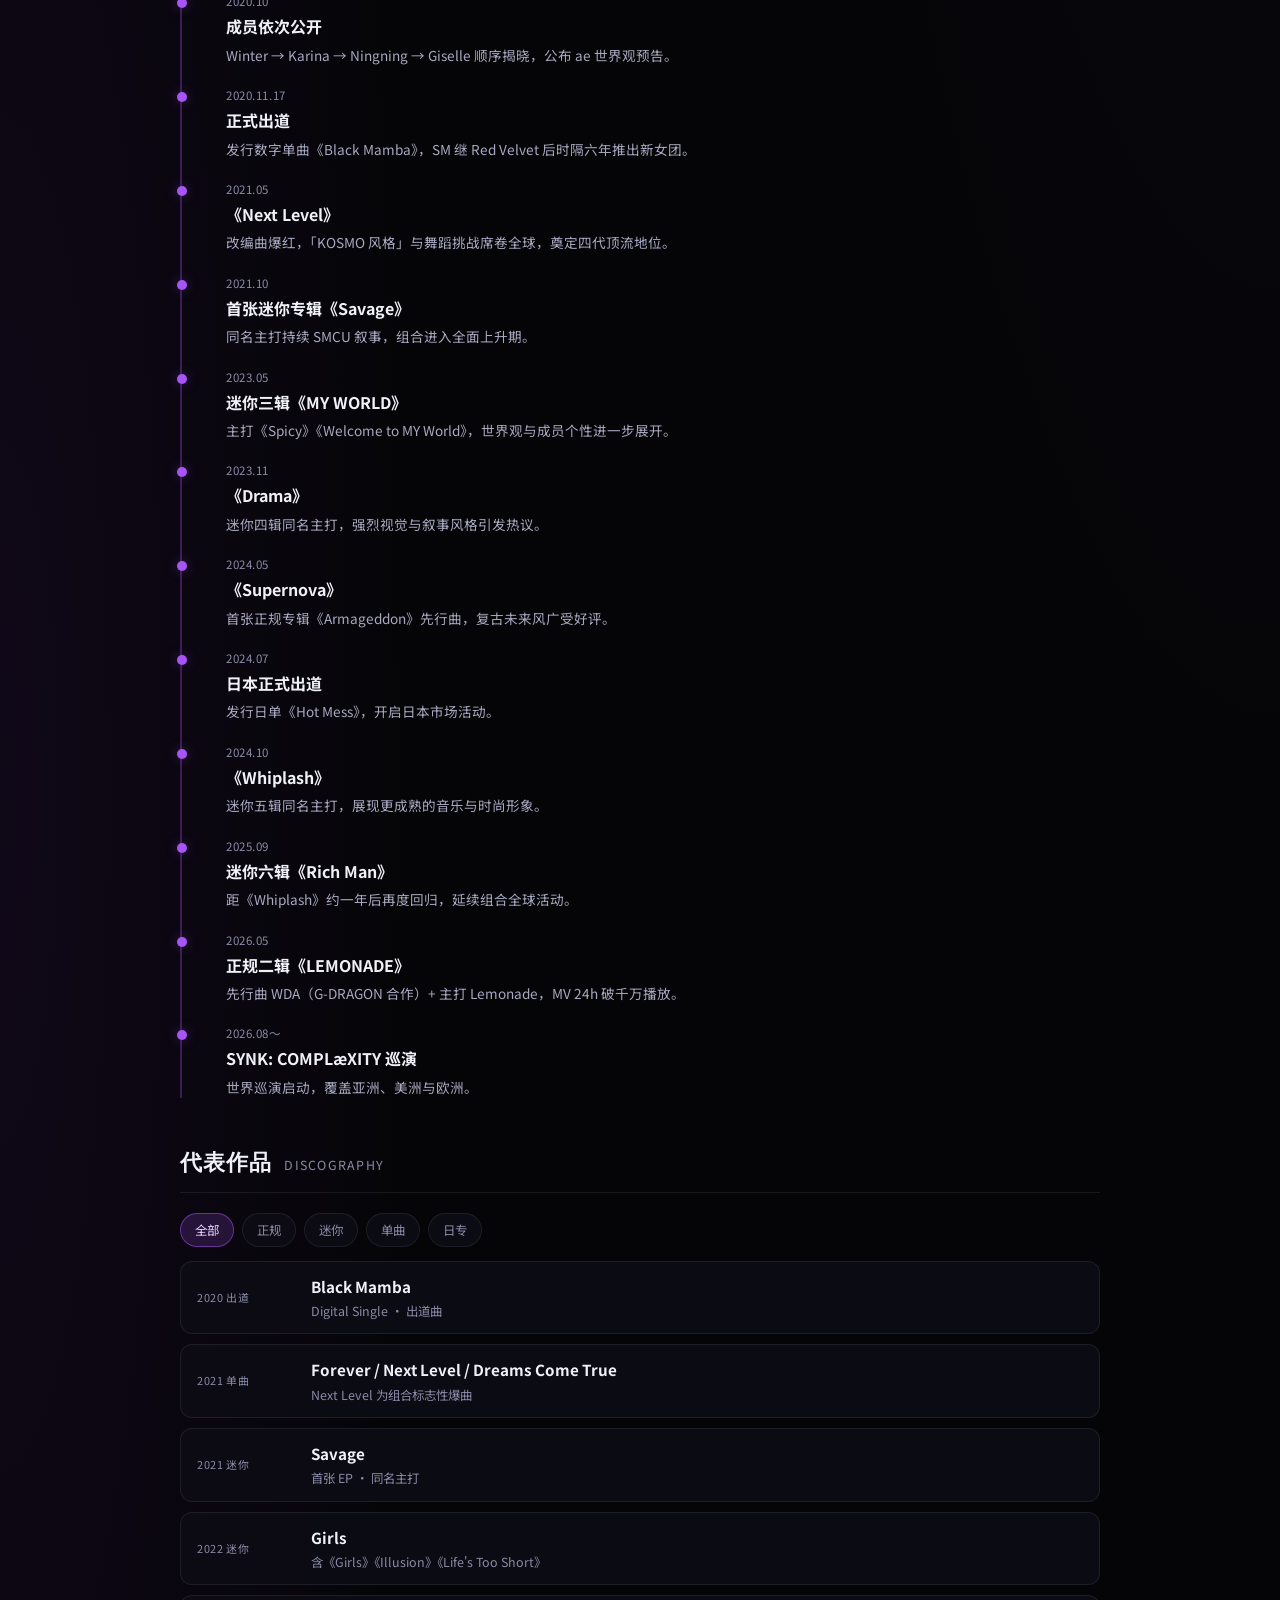
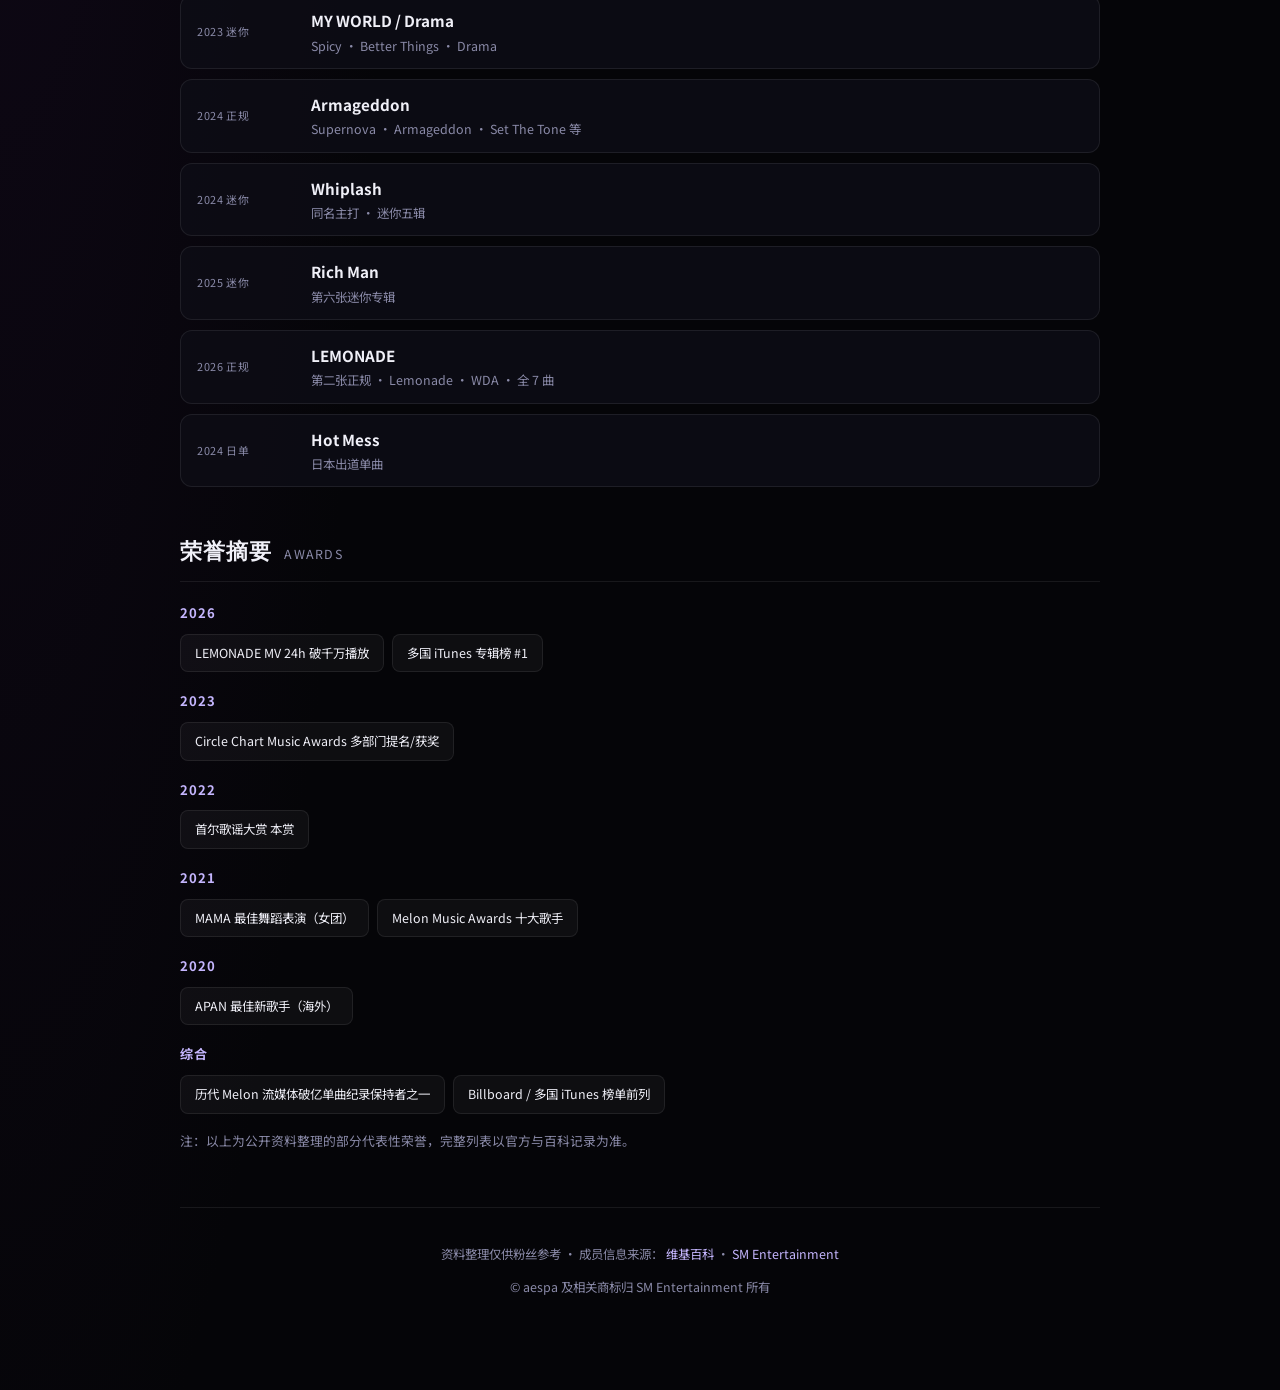
==== commit 74a28605: "Ship full aespa page polish: split assets, PWA, WebP, and new MV/UX features. Adds four MVs with lyr" ====
--- a/aespa/index.html
+++ b/aespa/index.html
@@ -14,7 +14,7 @@
       content="aespa 成员、MV、歌词、历程与最新专辑 LEMONADE — 粉丝向中文资料页。"
     />
     <meta property="og:url" content="https://Kirin-Shu.github.io/gogogo123/aespa/" />
-    <meta property="og:image" content="https://Kirin-Shu.github.io/gogogo123/aespa/images/karina.jpg" />
+    <meta property="og:image" content="https://Kirin-Shu.github.io/gogogo123/aespa/images/og-share.jpg" />
     <meta property="og:locale" content="zh_CN" />
     <meta name="twitter:card" content="summary_large_image" />
     <meta name="twitter:title" content="aespa · 에스파 女团资料" />
@@ -22,1246 +22,17 @@
       name="twitter:description"
       content="aespa 成员、MV、歌词、历程与最新专辑 LEMONADE — 粉丝向中文资料页。"
     />
-    <meta name="twitter:image" content="https://Kirin-Shu.github.io/gogogo123/aespa/images/karina.jpg" />
+    <meta name="twitter:image" content="https://Kirin-Shu.github.io/gogogo123/aespa/images/og-share.jpg" />
     <link rel="icon" href="images/favicon.svg" type="image/svg+xml" />
-    <link rel="apple-touch-icon" href="images/karina.jpg" />
+    <link rel="apple-touch-icon" href="images/lemonade-cover.jpg" />
+    <link rel="manifest" href="manifest.json" />
+    <link rel="stylesheet" href="style.css" />
     <title>aespa · 에스파 女团资料</title>
     <link rel="preconnect" href="https://fonts.googleapis.com" />
     <link
       href="https://fonts.googleapis.com/css2?family=Noto+Sans+SC:wght@400;500;700;900&family=Syne:wght@700;800&display=swap"
       rel="stylesheet"
     />
-    <style>
-      :root {
-        --bg: #050508;
-        --card: rgba(14, 14, 22, 0.85);
-        --border: rgba(255, 255, 255, 0.08);
-        --text: #f0f0f8;
-        --muted: #8a8aa8;
-        --accent: #a855f7;
-        --glow: rgba(168, 85, 247, 0.35);
-      }
-      * {
-        box-sizing: border-box;
-      }
-      html {
-        scroll-behavior: smooth;
-      }
-      body {
-        margin: 0;
-        font-family: "Noto Sans SC", "Segoe UI", system-ui, sans-serif;
-        background:
-          radial-gradient(ellipse 120% 80% at 50% -30%, #12122a 0%, transparent 55%),
-          radial-gradient(ellipse 90% 60% at 100% 50%, #0d0a18 0%, transparent 50%),
-          radial-gradient(ellipse 70% 50% at 0% 80%, #100818 0%, transparent 45%),
-          var(--bg);
-        color: var(--text);
-        line-height: 1.65;
-        overflow-x: hidden;
-      }
-      body::before {
-        content: "";
-        position: fixed;
-        inset: 0;
-        background:
-          radial-gradient(ellipse 80% 50% at 20% -10%, rgba(59, 130, 246, 0.22), transparent 50%),
-          radial-gradient(ellipse 60% 40% at 90% 20%, rgba(236, 72, 153, 0.18), transparent 45%),
-          radial-gradient(ellipse 55% 35% at 10% 65%, rgba(96, 165, 250, 0.1), transparent 50%),
-          radial-gradient(ellipse 50% 30% at 50% 100%, rgba(168, 85, 247, 0.16), transparent 50%),
-          radial-gradient(circle at 70% 75%, rgba(250, 204, 21, 0.06), transparent 35%);
-        pointer-events: none;
-        z-index: 0;
-        animation: auroraPulse 14s ease-in-out infinite alternate;
-      }
-      body::after {
-        content: "";
-        position: fixed;
-        inset: 0;
-        background:
-          radial-gradient(ellipse 90% 70% at 50% 50%, transparent 40%, rgba(0, 0, 0, 0.55) 100%),
-          repeating-linear-gradient(
-            0deg,
-            rgba(255, 255, 255, 0.015) 0,
-            rgba(255, 255, 255, 0.015) 1px,
-            transparent 1px,
-            transparent 3px
-          );
-        pointer-events: none;
-        z-index: 0;
-        opacity: 0.45;
-      }
-
-      .bg-scene {
-        position: fixed;
-        inset: 0;
-        pointer-events: none;
-        z-index: 0;
-        overflow: hidden;
-      }
-      .bg-slideshow {
-        position: absolute;
-        inset: -18%;
-      }
-      .bg-slide {
-        position: absolute;
-        inset: 0;
-        width: 100%;
-        height: 100%;
-        object-fit: cover;
-        opacity: 0;
-        transform: scale(1.1);
-        filter: blur(32px) saturate(1.35) brightness(0.42);
-        transition: opacity 2.8s ease;
-        will-change: opacity, transform;
-      }
-      .bg-slide.active {
-        opacity: 0.62;
-        animation: kenBurns 20s ease-in-out infinite alternate;
-      }
-      @keyframes kenBurns {
-        0% { transform: scale(1.05) translate(0, 0); }
-        100% { transform: scale(1.18) translate(-2.5%, -1.5%); }
-      }
-      .bg-overlay {
-        position: absolute;
-        inset: 0;
-        background:
-          linear-gradient(180deg, rgba(5, 5, 8, 0.72) 0%, rgba(5, 5, 8, 0.48) 38%, rgba(5, 5, 8, 0.78) 100%),
-          radial-gradient(ellipse 70% 55% at 50% 45%, transparent 30%, rgba(5, 5, 8, 0.65) 100%),
-          linear-gradient(135deg, rgba(59, 130, 246, 0.08), rgba(168, 85, 247, 0.06), rgba(236, 72, 153, 0.08));
-      }
-      .bg-floats {
-        position: absolute;
-        inset: 0;
-      }
-      .bg-float-card {
-        position: absolute;
-        width: clamp(92px, 13vw, 148px);
-        aspect-ratio: 3 / 4;
-        border-radius: 14px;
-        overflow: hidden;
-        border: 1px solid rgba(255, 255, 255, 0.14);
-        box-shadow:
-          0 12px 40px rgba(0, 0, 0, 0.45),
-          0 0 28px rgba(168, 85, 247, 0.18);
-        opacity: 0.42;
-        transform-origin: center;
-        background-size: cover;
-        background-position: center 20%;
-        background-repeat: no-repeat;
-      }
-      .bg-float-card::after {
-        content: "";
-        position: absolute;
-        inset: 0;
-        background: linear-gradient(to top, rgba(5, 5, 8, 0.55) 0%, transparent 45%);
-      }
-      .bg-float-card.f1 {
-        top: 14%;
-        left: 4%;
-        animation: floatCard1 22s ease-in-out infinite;
-      }
-      .bg-float-card.f2 {
-        top: 8%;
-        right: 6%;
-        animation: floatCard2 26s ease-in-out infinite;
-      }
-      .bg-float-card.f3 {
-        bottom: 18%;
-        right: 4%;
-        animation: floatCard3 24s ease-in-out infinite;
-      }
-      .bg-float-card.f4 {
-        bottom: 22%;
-        left: 7%;
-        animation: floatCard4 28s ease-in-out infinite;
-      }
-      @keyframes floatCard1 {
-        0%, 100% { transform: translate(0, 0) rotate(-4deg) scale(1); }
-        50% { transform: translate(18px, -22px) rotate(2deg) scale(1.04); }
-      }
-      @keyframes floatCard2 {
-        0%, 100% { transform: translate(0, 0) rotate(5deg) scale(1); }
-        50% { transform: translate(-20px, 16px) rotate(-2deg) scale(1.05); }
-      }
-      @keyframes floatCard3 {
-        0%, 100% { transform: translate(0, 0) rotate(3deg) scale(1); }
-        50% { transform: translate(-14px, -18px) rotate(-5deg) scale(1.03); }
-      }
-      @keyframes floatCard4 {
-        0%, 100% { transform: translate(0, 0) rotate(-3deg) scale(1); }
-        50% { transform: translate(16px, 12px) rotate(4deg) scale(1.04); }
-      }
-      #bgCanvas {
-        position: absolute;
-        inset: 0;
-        width: 100%;
-        height: 100%;
-        opacity: 0.55;
-      }
-      .bg-grid {
-        position: absolute;
-        inset: -20% -10%;
-        background-image:
-          linear-gradient(rgba(168, 85, 247, 0.05) 1px, transparent 1px),
-          linear-gradient(90deg, rgba(168, 85, 247, 0.05) 1px, transparent 1px);
-        background-size: 56px 56px;
-        transform: perspective(600px) rotateX(58deg) translateY(-8%);
-        transform-origin: center top;
-        mask-image: radial-gradient(ellipse 85% 65% at 50% 15%, black 10%, transparent 72%);
-        opacity: 0.7;
-      }
-      .bg-synk {
-        position: absolute;
-        inset: 0;
-        opacity: 0.35;
-        background:
-          linear-gradient(118deg, transparent 48%, rgba(168, 85, 247, 0.12) 49.5%, rgba(168, 85, 247, 0.12) 50.5%, transparent 52%),
-          linear-gradient(62deg, transparent 58%, rgba(96, 165, 250, 0.08) 59.5%, rgba(96, 165, 250, 0.08) 60.5%, transparent 62%),
-          linear-gradient(168deg, transparent 72%, rgba(236, 72, 153, 0.1) 73.5%, rgba(236, 72, 153, 0.1) 74.5%, transparent 76%);
-        animation: synkDrift 22s linear infinite;
-      }
-      .bg-stars {
-        position: absolute;
-        inset: 0;
-        background-image:
-          radial-gradient(1px 1px at 12% 18%, rgba(255, 255, 255, 0.55), transparent),
-          radial-gradient(1px 1px at 28% 72%, rgba(196, 181, 253, 0.45), transparent),
-          radial-gradient(1.5px 1.5px at 44% 34%, rgba(255, 255, 255, 0.35), transparent),
-          radial-gradient(1px 1px at 61% 12%, rgba(147, 197, 253, 0.5), transparent),
-          radial-gradient(1px 1px at 73% 58%, rgba(255, 255, 255, 0.4), transparent),
-          radial-gradient(1.5px 1.5px at 86% 28%, rgba(244, 114, 182, 0.45), transparent),
-          radial-gradient(1px 1px at 92% 82%, rgba(255, 255, 255, 0.35), transparent),
-          radial-gradient(1px 1px at 8% 48%, rgba(196, 181, 253, 0.35), transparent),
-          radial-gradient(1px 1px at 52% 88%, rgba(255, 255, 255, 0.3), transparent),
-          radial-gradient(1px 1px at 35% 8%, rgba(255, 255, 255, 0.45), transparent);
-        animation: starTwinkle 6s ease-in-out infinite alternate;
-      }
-      .orb {
-        position: absolute;
-        border-radius: 50%;
-        filter: blur(40px);
-        opacity: 0.55;
-        animation: orbFloat 16s ease-in-out infinite;
-      }
-      .orb-1 {
-        width: 280px;
-        height: 280px;
-        top: 8%;
-        left: -4%;
-        background: rgba(59, 130, 246, 0.35);
-        animation-delay: 0s;
-      }
-      .orb-2 {
-        width: 220px;
-        height: 220px;
-        top: 42%;
-        right: -6%;
-        background: rgba(236, 72, 153, 0.28);
-        animation-delay: -5s;
-        animation-duration: 20s;
-      }
-      .orb-3 {
-        width: 180px;
-        height: 180px;
-        bottom: 12%;
-        left: 18%;
-        background: rgba(168, 85, 247, 0.32);
-        animation-delay: -9s;
-        animation-duration: 18s;
-      }
-      .orb-4 {
-        width: 140px;
-        height: 140px;
-        top: 22%;
-        left: 58%;
-        background: rgba(250, 204, 21, 0.15);
-        animation-delay: -3s;
-        animation-duration: 24s;
-      }
-
-      @keyframes auroraPulse {
-        0% { opacity: 0.85; transform: scale(1); }
-        100% { opacity: 1; transform: scale(1.03); }
-      }
-      @keyframes synkDrift {
-        0% { transform: translateY(0) translateX(0); }
-        100% { transform: translateY(-3%) translateX(2%); }
-      }
-      @keyframes starTwinkle {
-        0% { opacity: 0.55; }
-        100% { opacity: 1; }
-      }
-      @keyframes orbFloat {
-        0%, 100% { transform: translate(0, 0) scale(1); }
-        33% { transform: translate(24px, -18px) scale(1.06); }
-        66% { transform: translate(-16px, 14px) scale(0.96); }
-      }
-
-      @media (prefers-reduced-motion: reduce) {
-        body::before,
-        .bg-synk,
-        .bg-stars,
-        .orb,
-        .hero::before,
-        .bg-slide,
-        .bg-float-card {
-          animation: none !important;
-        }
-        .bg-slide.active {
-          opacity: 0.35;
-          transform: scale(1.05);
-        }
-        #bgCanvas {
-          display: none;
-        }
-      }
-
-      @media (max-width: 720px) {
-        .bg-slide {
-          filter: blur(22px) saturate(1.2) brightness(0.45);
-        }
-        .bg-slide.active {
-          opacity: 0.5;
-        }
-        .bg-floats {
-          display: none;
-        }
-        #bgCanvas {
-          opacity: 0.35;
-        }
-      }
-
-      .nav {
-        position: sticky;
-        top: 0;
-        z-index: 100;
-        background: rgba(5, 5, 8, 0.82);
-        backdrop-filter: blur(12px);
-        border-bottom: 1px solid var(--border);
-      }
-      .nav-inner {
-        display: flex;
-        justify-content: center;
-        gap: 6px;
-        flex-wrap: wrap;
-        padding: 12px 16px;
-        max-width: 960px;
-        margin: 0 auto;
-      }
-      @media (max-width: 720px) {
-        .nav-inner {
-          flex-wrap: nowrap;
-          justify-content: flex-start;
-          overflow-x: auto;
-          scroll-behavior: smooth;
-          scrollbar-width: none;
-          -webkit-overflow-scrolling: touch;
-          padding: 10px 14px;
-        }
-        .nav-inner::-webkit-scrollbar {
-          display: none;
-        }
-        .nav a {
-          flex-shrink: 0;
-        }
-      }
-      .nav a {
-        color: var(--muted);
-        text-decoration: none;
-        font-size: 0.82rem;
-        padding: 6px 14px;
-        border-radius: 999px;
-        border: 1px solid transparent;
-        transition: color 0.2s, border-color 0.2s, background 0.2s;
-      }
-      .nav a:hover {
-        color: var(--text);
-        border-color: var(--border);
-        background: rgba(255, 255, 255, 0.04);
-      }
-      .nav a.active {
-        color: #e9d5ff;
-        border-color: rgba(168, 85, 247, 0.45);
-        background: rgba(168, 85, 247, 0.16);
-      }
-
-      main {
-        position: relative;
-        z-index: 1;
-        max-width: 960px;
-        margin: 0 auto;
-        padding: 0 20px 80px;
-      }
-
-      .hero {
-        text-align: center;
-        padding: 56px 0 48px;
-        position: relative;
-      }
-      .hero::before {
-        content: "";
-        position: absolute;
-        top: 50%;
-        left: 50%;
-        width: min(520px, 90vw);
-        height: min(520px, 90vw);
-        transform: translate(-50%, -55%);
-        border-radius: 50%;
-        background:
-          radial-gradient(circle, rgba(168, 85, 247, 0.14) 0%, rgba(59, 130, 246, 0.06) 45%, transparent 70%);
-        pointer-events: none;
-        z-index: -1;
-        animation: heroGlow 10s ease-in-out infinite alternate;
-      }
-      @keyframes heroGlow {
-        0% { opacity: 0.7; transform: translate(-50%, -55%) scale(0.95); }
-        100% { opacity: 1; transform: translate(-50%, -55%) scale(1.05); }
-      }
-      .hero-badge {
-        display: inline-block;
-        font-size: 0.72rem;
-        letter-spacing: 0.2em;
-        color: var(--muted);
-        border: 1px solid var(--border);
-        padding: 4px 14px;
-        border-radius: 999px;
-        margin-bottom: 20px;
-      }
-      .hero h1 {
-        font-family: Syne, "Noto Sans SC", sans-serif;
-        font-size: clamp(3rem, 12vw, 5.5rem);
-        font-weight: 800;
-        margin: 0;
-        letter-spacing: -0.02em;
-        background: linear-gradient(135deg, #fff 0%, #c4b5fd 40%, #ec4899 70%, #60a5fa 100%);
-        -webkit-background-clip: text;
-        background-clip: text;
-        color: transparent;
-        filter: drop-shadow(0 0 40px var(--glow));
-      }
-      .hero .kr {
-        font-size: 1.1rem;
-        color: var(--muted);
-        margin: 8px 0 20px;
-        letter-spacing: 0.3em;
-      }
-      .hero-desc {
-        max-width: 560px;
-        margin: 0 auto;
-        color: var(--muted);
-        font-size: 0.95rem;
-      }
-      .hero-tags {
-        display: flex;
-        flex-wrap: wrap;
-        justify-content: center;
-        gap: 8px;
-        margin-top: 24px;
-      }
-      .tag {
-        font-size: 0.75rem;
-        padding: 5px 12px;
-        border-radius: 6px;
-        background: rgba(255, 255, 255, 0.05);
-        border: 1px solid var(--border);
-        color: #c4b5fd;
-      }
-
-      section {
-        margin-top: 48px;
-      }
-      .section-head {
-        display: flex;
-        align-items: baseline;
-        gap: 12px;
-        margin-bottom: 20px;
-        padding-bottom: 10px;
-        border-bottom: 1px solid var(--border);
-      }
-      .section-head h2 {
-        font-family: Syne, sans-serif;
-        font-size: 1.35rem;
-        font-weight: 800;
-        margin: 0;
-        letter-spacing: 0.05em;
-      }
-      .section-head span {
-        font-size: 0.78rem;
-        color: var(--muted);
-        letter-spacing: 0.1em;
-      }
-
-      .info-grid {
-        display: grid;
-        grid-template-columns: repeat(auto-fit, minmax(200px, 1fr));
-        gap: 12px;
-      }
-      .info-item {
-        background: var(--card);
-        border: 1px solid var(--border);
-        border-radius: 12px;
-        padding: 14px 16px;
-      }
-      .info-item .label {
-        font-size: 0.68rem;
-        color: var(--muted);
-        text-transform: uppercase;
-        letter-spacing: 0.08em;
-        margin-bottom: 4px;
-      }
-      .info-item .val {
-        font-weight: 600;
-        font-size: 0.92rem;
-      }
-
-      .concept-box {
-        background: var(--card);
-        border: 1px solid var(--border);
-        border-radius: 16px;
-        padding: 24px;
-        border-left: 3px solid var(--accent);
-      }
-      .concept-box p {
-        margin: 0 0 12px;
-        color: #c8c8dc;
-      }
-      .concept-box p:last-child {
-        margin-bottom: 0;
-      }
-      .ae-list {
-        display: grid;
-        grid-template-columns: repeat(auto-fit, minmax(140px, 1fr));
-        gap: 10px;
-        margin-top: 16px;
-      }
-      .ae-chip {
-        text-align: center;
-        padding: 12px;
-        border-radius: 10px;
-        background: rgba(168, 85, 247, 0.08);
-        border: 1px solid rgba(168, 85, 247, 0.2);
-        font-size: 0.85rem;
-      }
-      .ae-chip b {
-        display: block;
-        color: #c4b5fd;
-        margin-bottom: 2px;
-      }
-
-      .members {
-        display: grid;
-        grid-template-columns: repeat(auto-fit, minmax(220px, 1fr));
-        gap: 16px;
-      }
-      .member {
-        background: var(--card);
-        border: 1px solid var(--border);
-        border-radius: 18px;
-        overflow: hidden;
-        transition: transform 0.25s, box-shadow 0.25s;
-      }
-      .member:hover {
-        transform: translateY(-4px);
-        box-shadow: 0 16px 40px rgba(0, 0, 0, 0.4);
-      }
-      .member-visual {
-        height: 320px;
-        display: flex;
-        align-items: center;
-        justify-content: center;
-        position: relative;
-        overflow: hidden;
-        background: #111;
-      }
-      .member-gallery {
-        position: absolute;
-        inset: 0;
-        z-index: 0;
-      }
-      .member-gallery-track {
-        display: flex;
-        height: 100%;
-        overflow-x: auto;
-        scroll-snap-type: x mandatory;
-        scroll-behavior: smooth;
-        -webkit-overflow-scrolling: touch;
-        scrollbar-width: none;
-      }
-      .member-gallery-track::-webkit-scrollbar {
-        display: none;
-      }
-      .member-photo {
-        flex: 0 0 100%;
-        width: 100%;
-        height: 100%;
-        object-fit: cover;
-        object-position: center 20%;
-        scroll-snap-align: start;
-        scroll-snap-stop: always;
-        user-select: none;
-        -webkit-user-drag: none;
-      }
-      .member-gallery-ui {
-        position: absolute;
-        inset: 0;
-        pointer-events: none;
-        z-index: 3;
-      }
-      .member-gallery-arrow {
-        position: absolute;
-        top: 50%;
-        transform: translateY(-50%);
-        width: 28px;
-        height: 28px;
-        border: 1px solid rgba(255, 255, 255, 0.2);
-        border-radius: 50%;
-        background: rgba(0, 0, 0, 0.45);
-        color: #fff;
-        font-size: 1rem;
-        line-height: 1;
-        cursor: pointer;
-        pointer-events: auto;
-        opacity: 0;
-        transition: opacity 0.2s, background 0.2s;
-        display: flex;
-        align-items: center;
-        justify-content: center;
-        padding: 0;
-      }
-      .member-visual:hover .member-gallery-arrow,
-      .member-visual:focus-within .member-gallery-arrow {
-        opacity: 1;
-      }
-      .member-gallery-arrow:hover {
-        background: rgba(168, 85, 247, 0.55);
-      }
-      .member-gallery-arrow.prev {
-        left: 8px;
-      }
-      .member-gallery-arrow.next {
-        right: 8px;
-      }
-      .member-gallery-dots {
-        position: absolute;
-        bottom: 10px;
-        left: 50%;
-        transform: translateX(-50%);
-        display: flex;
-        gap: 5px;
-        pointer-events: auto;
-      }
-      .member-gallery-dot {
-        width: 6px;
-        height: 6px;
-        padding: 0;
-        border: none;
-        border-radius: 999px;
-        background: rgba(255, 255, 255, 0.35);
-        cursor: pointer;
-        transition: width 0.2s, background 0.2s;
-      }
-      .member-gallery-dot.active {
-        width: 16px;
-        background: rgba(255, 255, 255, 0.92);
-      }
-      .member-gallery-hint {
-        position: absolute;
-        top: 10px;
-        left: 10px;
-        font-size: 0.62rem;
-        letter-spacing: 0.04em;
-        color: rgba(255, 255, 255, 0.55);
-        background: rgba(0, 0, 0, 0.35);
-        padding: 3px 8px;
-        border-radius: 999px;
-        pointer-events: none;
-      }
-      @media (max-width: 720px) {
-        .member-gallery-arrow {
-          opacity: 0.75;
-        }
-        .member-gallery-hint {
-          font-size: 0.58rem;
-        }
-      }
-
-      .member-visual::after {
-        content: "";
-        position: absolute;
-        inset: 0;
-        background: linear-gradient(to top, var(--card) 0%, rgba(0, 0, 0, 0.15) 45%, transparent 70%);
-        z-index: 1;
-        pointer-events: none;
-      }
-      .member-initial {
-        font-family: Syne, sans-serif;
-        font-size: 4rem;
-        font-weight: 800;
-        opacity: 0.35;
-        position: relative;
-        z-index: 1;
-      }
-      .member-visual.has-photo .member-initial {
-        display: none;
-      }
-      .member-symbol {
-        position: absolute;
-        top: 12px;
-        right: 14px;
-        font-size: 1.4rem;
-        z-index: 2;
-      }
-      .member-body {
-        padding: 16px 18px 20px;
-        margin-top: -20px;
-        position: relative;
-        z-index: 2;
-      }
-      .member-name {
-        font-family: Syne, sans-serif;
-        font-size: 1.4rem;
-        font-weight: 800;
-        margin: 0;
-      }
-      .member-real {
-        font-size: 0.82rem;
-        color: var(--muted);
-        margin: 2px 0 10px;
-      }
-      .member-role {
-        display: inline-block;
-        font-size: 0.72rem;
-        padding: 3px 10px;
-        border-radius: 999px;
-        margin-bottom: 10px;
-        font-weight: 600;
-      }
-      .member-meta {
-        font-size: 0.8rem;
-        color: #a0a0b8;
-      }
-      .member-meta dt {
-        float: left;
-        clear: left;
-        color: var(--muted);
-        width: 52px;
-        margin: 0 0 4px;
-      }
-      .member-meta dd {
-        margin: 0 0 4px;
-        overflow: hidden;
-      }
-
-      .member.karina .member-visual {
-        background: linear-gradient(135deg, #1e3a8a, #3b82f6);
-      }
-      .member.karina .member-role {
-        background: rgba(59, 130, 246, 0.2);
-        color: #93c5fd;
-      }
-      .member.giselle .member-visual {
-        background: linear-gradient(135deg, #831843, #ec4899);
-      }
-      .member.giselle .member-role {
-        background: rgba(236, 72, 153, 0.2);
-        color: #f9a8d4;
-      }
-      .member.winter .member-visual {
-        background: linear-gradient(135deg, #374151, #e5e7eb);
-      }
-      .member.winter .member-role {
-        background: rgba(255, 255, 255, 0.12);
-        color: #f3f4f6;
-      }
-      .member.ningning .member-visual {
-        background: linear-gradient(135deg, #581c87, #a855f7);
-      }
-      .member.ningning .member-role {
-        background: rgba(168, 85, 247, 0.2);
-        color: #d8b4fe;
-      }
-      .member-photo-note {
-        margin-top: 14px;
-        font-size: 0.72rem;
-        color: var(--muted);
-        line-height: 1.5;
-      }
-      .member-photo-note a {
-        color: #c4b5fd;
-      }
-
-      .timeline {
-        position: relative;
-        padding-left: 24px;
-        border-left: 2px solid rgba(168, 85, 247, 0.3);
-      }
-      .tl-item {
-        position: relative;
-        margin-bottom: 20px;
-        padding-left: 20px;
-      }
-      .tl-item::before {
-        content: "";
-        position: absolute;
-        left: -29px;
-        top: 6px;
-        width: 10px;
-        height: 10px;
-        border-radius: 50%;
-        background: var(--accent);
-        box-shadow: 0 0 12px var(--glow);
-      }
-      .tl-date {
-        font-size: 0.72rem;
-        color: var(--muted);
-        letter-spacing: 0.05em;
-      }
-      .tl-title {
-        font-weight: 700;
-        font-size: 1rem;
-        margin: 2px 0 4px;
-      }
-      .tl-desc {
-        font-size: 0.85rem;
-        color: #a8a8c0;
-        margin: 0;
-      }
-
-      .disc-grid {
-        display: grid;
-        gap: 10px;
-      }
-      .disc-row {
-        display: grid;
-        grid-template-columns: 100px 1fr;
-        gap: 14px;
-        align-items: center;
-        background: var(--card);
-        border: 1px solid var(--border);
-        border-radius: 12px;
-        padding: 12px 16px;
-      }
-      @media (max-width: 480px) {
-        .disc-row {
-          grid-template-columns: 1fr;
-        }
-      }
-      .disc-type {
-        font-size: 0.68rem;
-        color: var(--muted);
-        letter-spacing: 0.06em;
-      }
-      .disc-name {
-        font-weight: 700;
-        font-size: 0.95rem;
-      }
-      .disc-note {
-        font-size: 0.78rem;
-        color: var(--muted);
-        margin-top: 2px;
-      }
-
-      .awards {
-        display: flex;
-        flex-wrap: wrap;
-        gap: 8px;
-      }
-      .award {
-        font-size: 0.78rem;
-        padding: 8px 14px;
-        border-radius: 8px;
-        background: rgba(255, 255, 255, 0.04);
-        border: 1px solid var(--border);
-      }
-
-      footer {
-        text-align: center;
-        margin-top: 56px;
-        padding-top: 24px;
-        border-top: 1px solid var(--border);
-        font-size: 0.78rem;
-        color: var(--muted);
-      }
-      footer a {
-        color: #c4b5fd;
-        text-decoration: none;
-      }
-
-      .comeback-showcase {
-        display: grid;
-        grid-template-columns: minmax(140px, 200px) 1fr;
-        gap: 20px;
-        align-items: stretch;
-        margin-bottom: 16px;
-      }
-      .comeback-cover {
-        position: relative;
-        border-radius: 16px;
-        overflow: hidden;
-        border: 1px solid rgba(250, 204, 21, 0.3);
-        box-shadow: 0 12px 40px rgba(0, 0, 0, 0.35);
-        min-height: 200px;
-      }
-      .comeback-cover img {
-        width: 100%;
-        height: 100%;
-        object-fit: cover;
-        display: block;
-      }
-      .comeback-cover-glow {
-        position: absolute;
-        inset: 0;
-        background: linear-gradient(to top, rgba(5, 5, 8, 0.55) 0%, transparent 50%);
-        pointer-events: none;
-      }
-      .comeback-cover-label {
-        position: absolute;
-        bottom: 10px;
-        left: 10px;
-        right: 10px;
-        font-size: 0.65rem;
-        letter-spacing: 0.08em;
-        color: rgba(255, 255, 255, 0.75);
-      }
-      .comeback-stats {
-        display: grid;
-        grid-template-columns: repeat(3, 1fr);
-        gap: 10px;
-        margin-bottom: 16px;
-      }
-      .comeback-stat {
-        text-align: center;
-        padding: 12px 10px;
-        border-radius: 12px;
-        background: var(--card);
-        border: 1px solid var(--border);
-      }
-      .comeback-stat b {
-        display: block;
-        font-family: Syne, sans-serif;
-        font-size: 1.1rem;
-        color: #fde047;
-        margin-bottom: 2px;
-      }
-      .comeback-stat span {
-        font-size: 0.68rem;
-        color: var(--muted);
-      }
-      .comeback-actions {
-        display: flex;
-        flex-wrap: wrap;
-        gap: 8px;
-        margin-bottom: 16px;
-      }
-      .comeback-btn {
-        font-size: 0.78rem;
-        padding: 8px 14px;
-        border-radius: 999px;
-        border: 1px solid rgba(250, 204, 21, 0.35);
-        background: rgba(250, 204, 21, 0.1);
-        color: #fef08a;
-        cursor: pointer;
-        font-family: inherit;
-        text-decoration: none;
-        transition: background 0.2s, border-color 0.2s;
-      }
-      .comeback-btn:hover {
-        background: rgba(250, 204, 21, 0.2);
-        border-color: rgba(250, 204, 21, 0.55);
-      }
-      .comeback-btn.secondary {
-        border-color: rgba(168, 85, 247, 0.35);
-        background: rgba(168, 85, 247, 0.1);
-        color: #d8b4fe;
-      }
-      .comeback-btn.secondary:hover {
-        background: rgba(168, 85, 247, 0.22);
-      }
-      @media (max-width: 640px) {
-        .comeback-showcase {
-          grid-template-columns: 1fr;
-        }
-        .comeback-cover {
-          max-height: 220px;
-        }
-        .comeback-stats {
-          grid-template-columns: 1fr;
-        }
-      }
-
-      .back-to-top {
-        position: fixed;
-        right: 20px;
-        bottom: 24px;
-        z-index: 200;
-        width: 44px;
-        height: 44px;
-        border-radius: 50%;
-        border: 1px solid rgba(168, 85, 247, 0.45);
-        background: rgba(14, 14, 22, 0.92);
-        color: #e9d5ff;
-        font-size: 1.2rem;
-        cursor: pointer;
-        opacity: 0;
-        visibility: hidden;
-        transform: translateY(12px);
-        transition: opacity 0.25s, transform 0.25s, visibility 0.25s, background 0.2s;
-        box-shadow: 0 8px 24px rgba(0, 0, 0, 0.4);
-      }
-      .back-to-top.visible {
-        opacity: 1;
-        visibility: visible;
-        transform: translateY(0);
-      }
-      .back-to-top:hover {
-        background: rgba(168, 85, 247, 0.35);
-      }
-
-      .comeback-banner {
-        background: linear-gradient(135deg, rgba(250, 204, 21, 0.12), rgba(236, 72, 153, 0.1));
-        border: 1px solid rgba(250, 204, 21, 0.25);
-        border-radius: 18px;
-        padding: 24px;
-        margin-bottom: 0;
-      }
-      .comeback-banner .new-badge {
-        display: inline-block;
-        font-size: 0.68rem;
-        font-weight: 700;
-        letter-spacing: 0.12em;
-        color: #fde047;
-        background: rgba(250, 204, 21, 0.15);
-        padding: 4px 10px;
-        border-radius: 6px;
-        margin-bottom: 10px;
-      }
-      .comeback-banner h3 {
-        font-family: Syne, sans-serif;
-        font-size: 1.8rem;
-        margin: 0 0 8px;
-        color: #fef08a;
-      }
-      .comeback-banner p {
-        margin: 0 0 12px;
-        color: #c8c8dc;
-        font-size: 0.9rem;
-      }
-      .track-pills {
-        display: flex;
-        flex-wrap: wrap;
-        gap: 6px;
-        margin-top: 12px;
-      }
-      .track-pill {
-        font-size: 0.72rem;
-        padding: 4px 10px;
-        border-radius: 999px;
-        background: rgba(0, 0, 0, 0.35);
-        border: 1px solid var(--border);
-        color: #d4d4e8;
-      }
-      .track-pill.feat {
-        border-color: rgba(168, 85, 247, 0.4);
-        color: #e9d5ff;
-      }
-
-      .mv-player-wrap {
-        background: var(--card);
-        border: 1px solid var(--border);
-        border-radius: 16px;
-        overflow: hidden;
-        margin-bottom: 14px;
-      }
-      .mv-player-head {
-        padding: 12px 16px;
-        border-bottom: 1px solid var(--border);
-        display: flex;
-        justify-content: space-between;
-        align-items: center;
-        gap: 8px;
-        flex-wrap: wrap;
-      }
-      .mv-player-head h3 {
-        margin: 0;
-        font-size: 0.95rem;
-        font-weight: 700;
-      }
-      .mv-player-head span {
-        font-size: 0.72rem;
-        color: var(--muted);
-      }
-      .mv-platform {
-        display: flex;
-        gap: 6px;
-      }
-      .mv-platform-btn {
-        font-family: inherit;
-        font-size: 0.72rem;
-        padding: 6px 12px;
-        border-radius: 8px;
-        border: 1px solid var(--border);
-        background: transparent;
-        color: var(--muted);
-        cursor: pointer;
-        transition: 0.2s;
-      }
-      .mv-platform-btn:hover {
-        color: var(--text);
-        border-color: rgba(168, 85, 247, 0.35);
-      }
-      .mv-platform-btn.active {
-        background: rgba(168, 85, 247, 0.2);
-        border-color: rgba(168, 85, 247, 0.5);
-        color: #e9d5ff;
-      }
-      .mv-frame {
-        position: relative;
-        width: 100%;
-        aspect-ratio: 16 / 9;
-        background: #000;
-      }
-      .mv-frame iframe {
-        position: absolute;
-        inset: 0;
-        width: 100%;
-        height: 100%;
-        border: 0;
-        z-index: 1;
-      }
-      .mv-poster {
-        position: absolute;
-        inset: 0;
-        z-index: 2;
-        display: flex;
-        flex-direction: column;
-        align-items: center;
-        justify-content: center;
-        gap: 14px;
-        background:
-          radial-gradient(circle at 50% 40%, rgba(168, 85, 247, 0.18), transparent 55%),
-          linear-gradient(180deg, rgba(8, 8, 14, 0.35), rgba(0, 0, 0, 0.85));
-        transition: opacity 0.25s;
-      }
-      .mv-poster.hidden {
-        opacity: 0;
-        pointer-events: none;
-      }
-      .mv-play-btn {
-        font-family: inherit;
-        font-size: 0.95rem;
-        font-weight: 700;
-        padding: 14px 28px;
-        border-radius: 999px;
-        border: 1px solid rgba(168, 85, 247, 0.55);
-        background: rgba(168, 85, 247, 0.25);
-        color: #f3e8ff;
-        cursor: pointer;
-        transition: 0.2s;
-      }
-      .mv-play-btn:hover {
-        background: rgba(168, 85, 247, 0.4);
-        transform: scale(1.03);
-      }
-      .mv-open-link {
-        font-size: 0.78rem;
-        color: #c4b5fd;
-        text-decoration: none;
-      }
-      .mv-open-link:hover {
-        text-decoration: underline;
-      }
-      .mv-tabs {
-        display: flex;
-        flex-wrap: wrap;
-        gap: 8px;
-      }
-      .mv-tab {
-        font-family: inherit;
-        font-size: 0.78rem;
-        padding: 8px 14px;
-        border-radius: 10px;
-        border: 1px solid var(--border);
-        background: var(--card);
-        color: var(--muted);
-        cursor: pointer;
-        transition: all 0.2s;
-      }
-      .mv-tab:hover {
-        color: var(--text);
-        border-color: rgba(168, 85, 247, 0.4);
-      }
-      .mv-tab.active {
-        color: #fef08a;
-        border-color: rgba(250, 204, 21, 0.5);
-        background: rgba(250, 204, 21, 0.08);
-      }
-
-      .lyrics-grid {
-        display: grid;
-        gap: 14px;
-      }
-      .lyric-card {
-        background: var(--card);
-        border: 1px solid var(--border);
-        border-radius: 14px;
-        padding: 18px 20px;
-        border-left: 3px solid var(--accent);
-      }
-      .lyric-card h3 {
-        margin: 0 0 4px;
-        font-family: Syne, sans-serif;
-        font-size: 1.05rem;
-      }
-      .lyric-card .album-ref {
-        font-size: 0.72rem;
-        color: var(--muted);
-        margin-bottom: 12px;
-      }
-      .lyric-ko {
-        font-size: 0.88rem;
-        color: #b8b8d0;
-        margin: 0 0 8px;
-        line-height: 1.7;
-        font-style: italic;
-      }
-      .lyric-zh {
-        font-size: 0.92rem;
-        color: #e8e8f8;
-        margin: 0 0 10px;
-        line-height: 1.75;
-      }
-      .lyric-note {
-        font-size: 0.78rem;
-        color: var(--muted);
-        margin: 0;
-      }
-      .lyric-actions {
-        display: flex;
-        flex-wrap: wrap;
-        gap: 8px;
-        margin-top: 12px;
-      }
-      .lyric-mv-link {
-        font-size: 0.75rem;
-        padding: 5px 12px;
-        border-radius: 999px;
-        border: 1px solid rgba(168, 85, 247, 0.35);
-        background: rgba(168, 85, 247, 0.1);
-        color: #d8b4fe;
-        cursor: pointer;
-        font-family: inherit;
-        transition: background 0.2s, border-color 0.2s;
-      }
-      .lyric-mv-link:hover {
-        background: rgba(168, 85, 247, 0.22);
-        border-color: rgba(168, 85, 247, 0.55);
-      }
-      .lyric-card.highlight {
-        border-left-color: #ec4899;
-        box-shadow: 0 0 28px rgba(168, 85, 247, 0.18);
-      }
-    </style>
   </head>
   <body>
     <div class="bg-scene" aria-hidden="true">
@@ -1438,10 +209,10 @@
             组合概念强调「遇见另一个自己」，音乐与 MV 持续扩展 SMCU（SM Culture Universe）叙事线，是 SM 第四代代表女团之一。
           </p>
           <div class="ae-list">
-            <div class="ae-chip"><b>ae-KARINA</b>Rocket Puncher</div>
-            <div class="ae-chip"><b>ae-GISELLE</b>Xenoglossy</div>
-            <div class="ae-chip"><b>ae-WINTER</b>Armamenter</div>
-            <div class="ae-chip"><b>ae-NINGNING</b>E.D Hacker</div>
+            <div class="ae-chip" role="button" tabindex="0" data-member="karina"><b>ae-KARINA</b>Rocket Puncher</div>
+            <div class="ae-chip" role="button" tabindex="0" data-member="giselle"><b>ae-GISELLE</b>Xenoglossy</div>
+            <div class="ae-chip" role="button" tabindex="0" data-member="winter"><b>ae-WINTER</b>Armamenter</div>
+            <div class="ae-chip" role="button" tabindex="0" data-member="ningning"><b>ae-NINGNING</b>E.D Hacker</div>
           </div>
         </div>
       </section>
@@ -1452,13 +223,13 @@
           <span>MEMBERS</span>
         </div>
         <div class="members">
-          <article class="member karina">
+          <article class="member karina" id="member-karina">
             <div class="member-visual has-photo">
               <div class="member-gallery" data-member="karina">
                 <div class="member-gallery-track">
-                  <img class="member-photo" src="images/karina.jpg" alt="KARINA 柳智敏 · Love Your W" loading="lazy" decoding="async" />
-                  <img class="member-photo" src="images/karina-2.jpg" alt="KARINA 柳智敏 · MMA 2024" loading="lazy" decoding="async" />
-                  <img class="member-photo" src="images/karina-3.jpg" alt="KARINA 柳智敏 · 活动照" loading="lazy" decoding="async" />
+                  <picture class="member-photo-wrap"><source type="image/webp" srcset="images/karina.webp" /><img class="member-photo" src="images/karina.jpg" alt="KARINA 柳智敏 · Love Your W" loading="lazy" decoding="async" /></picture>
+                  <picture class="member-photo-wrap"><source type="image/webp" srcset="images/karina-2.webp" /><img class="member-photo" src="images/karina-2.jpg" alt="KARINA 柳智敏 · MMA 2024" loading="lazy" decoding="async" /></picture>
+                  <picture class="member-photo-wrap"><source type="image/webp" srcset="images/karina-3.webp" /><img class="member-photo" src="images/karina-3.jpg" alt="KARINA 柳智敏 · 活动照" loading="lazy" decoding="async" /></picture>
                 </div>
                 <div class="member-gallery-ui">
                   <span class="member-gallery-hint">滑动 · 3 张</span>
@@ -1487,14 +258,14 @@
             </div>
           </article>
 
-          <article class="member giselle">
+          <article class="member giselle" id="member-giselle">
             <div class="member-visual has-photo">
               <div class="member-gallery" data-member="giselle">
                 <div class="member-gallery-track">
-                  <img class="member-photo" src="images/giselle.jpg" alt="GISELLE 内永枝利 · SM Town" loading="lazy" decoding="async" />
-                  <img class="member-photo" src="images/giselle-2.jpg" alt="GISELLE 内永枝利 · MMA 2023" loading="lazy" decoding="async" />
-                  <img class="member-photo" src="images/giselle-3.jpg" alt="GISELLE 内永枝利 · 演唱会" loading="lazy" decoding="async" />
-                  <img class="member-photo" src="images/giselle-4.jpg" alt="GISELLE 内永枝利 · 舞台" loading="lazy" decoding="async" />
+                  <picture class="member-photo-wrap"><source type="image/webp" srcset="images/giselle.webp" /><img class="member-photo" src="images/giselle.jpg" alt="GISELLE 内永枝利 · SM Town" loading="lazy" decoding="async" /></picture>
+                  <picture class="member-photo-wrap"><source type="image/webp" srcset="images/giselle-2.webp" /><img class="member-photo" src="images/giselle-2.jpg" alt="GISELLE 内永枝利 · MMA 2023" loading="lazy" decoding="async" /></picture>
+                  <picture class="member-photo-wrap"><source type="image/webp" srcset="images/giselle-3.webp" /><img class="member-photo" src="images/giselle-3.jpg" alt="GISELLE 内永枝利 · 演唱会" loading="lazy" decoding="async" /></picture>
+                  <picture class="member-photo-wrap"><source type="image/webp" srcset="images/giselle-4.webp" /><img class="member-photo" src="images/giselle-4.jpg" alt="GISELLE 内永枝利 · 舞台" loading="lazy" decoding="async" /></picture>
                 </div>
                 <div class="member-gallery-ui">
                   <span class="member-gallery-hint">滑动 · 4 张</span>
@@ -1523,13 +294,13 @@
             </div>
           </article>
 
-          <article class="member winter">
+          <article class="member winter" id="member-winter">
             <div class="member-visual has-photo">
               <div class="member-gallery" data-member="winter">
                 <div class="member-gallery-track">
-                  <img class="member-photo" src="images/winter.jpg" alt="WINTER 金旼炡 · Love Your W" loading="lazy" decoding="async" />
-                  <img class="member-photo" src="images/winter-2.jpg" alt="WINTER 金旼炡 · 活动照" loading="lazy" decoding="async" />
-                  <img class="member-photo" src="images/winter-3.jpg" alt="WINTER 金旼炡 · 演唱会" loading="lazy" decoding="async" />
+                  <picture class="member-photo-wrap"><source type="image/webp" srcset="images/winter.webp" /><img class="member-photo" src="images/winter.jpg" alt="WINTER 金旼炡 · Love Your W" loading="lazy" decoding="async" /></picture>
+                  <picture class="member-photo-wrap"><source type="image/webp" srcset="images/winter-2.webp" /><img class="member-photo" src="images/winter-2.jpg" alt="WINTER 金旼炡 · 活动照" loading="lazy" decoding="async" /></picture>
+                  <picture class="member-photo-wrap"><source type="image/webp" srcset="images/winter-3.webp" /><img class="member-photo" src="images/winter-3.jpg" alt="WINTER 金旼炡 · 演唱会" loading="lazy" decoding="async" /></picture>
                 </div>
                 <div class="member-gallery-ui">
                   <span class="member-gallery-hint">滑动 · 3 张</span>
@@ -1558,13 +329,13 @@
             </div>
           </article>
 
-          <article class="member ningning">
+          <article class="member ningning" id="member-ningning">
             <div class="member-visual has-photo">
               <div class="member-gallery" data-member="ningning">
                 <div class="member-gallery-track">
-                  <img class="member-photo" src="images/ningning.jpg" alt="NINGNING 宁艺卓 · Love Your W" loading="lazy" decoding="async" />
-                  <img class="member-photo" src="images/ningning-2.jpg" alt="NINGNING 宁艺卓 · MMA 2024" loading="lazy" decoding="async" />
-                  <img class="member-photo" src="images/ningning-3.jpg" alt="NINGNING 宁艺卓 · Versace" loading="lazy" decoding="async" />
+                  <picture class="member-photo-wrap"><source type="image/webp" srcset="images/ningning.webp" /><img class="member-photo" src="images/ningning.jpg" alt="NINGNING 宁艺卓 · Love Your W" loading="lazy" decoding="async" /></picture>
+                  <picture class="member-photo-wrap"><source type="image/webp" srcset="images/ningning-2.webp" /><img class="member-photo" src="images/ningning-2.jpg" alt="NINGNING 宁艺卓 · MMA 2024" loading="lazy" decoding="async" /></picture>
+                  <picture class="member-photo-wrap"><source type="image/webp" srcset="images/ningning-3.webp" /><img class="member-photo" src="images/ningning-3.jpg" alt="NINGNING 宁艺卓 · Versace" loading="lazy" decoding="async" /></picture>
                 </div>
                 <div class="member-gallery-ui">
                   <span class="member-gallery-hint">滑动 · 3 张</span>
@@ -1611,6 +382,7 @@
               <h3 id="mvTitle">LEMONADE</h3>
               <span id="mvMeta">2026 · 正规二辑主打</span>
             </div>
+            <button type="button" class="mv-lyric-link hidden" id="mvLyricLink">📖 看歌词解读</button>
             <div class="mv-platform" id="mvPlatform">
               <button type="button" class="mv-platform-btn active" data-platform="bilibili">哔哩哔哩</button>
               <button type="button" class="mv-platform-btn" data-platform="youtube">YouTube</button>
@@ -1633,6 +405,10 @@
           <button type="button" class="mv-tab active" data-song="lemonade" data-id="83C3TZ4Zm_o" data-bvid="BV1fqVb62E3G" data-aid="116655875167693" data-cid="38689572445" data-title="LEMONADE" data-meta="2026 · 正规二辑主打">LEMONADE</button>
           <button type="button" class="mv-tab" data-song="wda" data-id="iTJSbJtS8MU" data-bvid="BV15y5W6hEHo" data-aid="116554507231082" data-cid="38253495755" data-title="WDA" data-meta="2026 · Feat. G-DRAGON">WDA</button>
           <button type="button" class="mv-tab" data-song="rich-man" data-id="5oQVTnq-UKk" data-bvid="BV17FaUz8EVC" data-aid="115145321814259" data-cid="32169003624" data-title="Rich Man" data-meta="2025 · 迷你六辑主打">Rich Man</button>
+          <button type="button" class="mv-tab" data-song="dirty-work" data-id="M2WTUoy4y6E" data-bvid="BV1KRKfzGEV5" data-aid="114749849213939" data-cid="30718692357" data-title="Dirty Work" data-meta="2025 · 单曲">Dirty Work</button>
+          <button type="button" class="mv-tab" data-song="spicy" data-id="Os_heh8vPfs" data-bvid="BV1qz4y1a7m8" data-aid="570920682" data-cid="1122540610" data-title="Spicy" data-meta="2023 · MY WORLD">Spicy</button>
+          <button type="button" class="mv-tab" data-song="girls" data-id="DMbTu3BQ34E" data-bvid="BV1Ng411n79c" data-aid="518650086" data-cid="921709579" data-title="Girls" data-meta="2022 · 迷你二辑">Girls</button>
+          <button type="button" class="mv-tab" data-song="hot-mess" data-id="2iK3ccCsI6s" data-bvid="BV1af421q7Fe" data-aid="1206243478" data-cid="1603624784" data-title="Hot Mess" data-meta="2024 · 日本出道">Hot Mess</button>
           <button type="button" class="mv-tab" data-song="whiplash" data-id="jWQx2f-CErU" data-bvid="BV16yyVYxEUt" data-aid="113344606379630" data-cid="26394560748" data-title="Whiplash" data-meta="2024 · 迷你五辑">Whiplash</button>
           <button type="button" class="mv-tab" data-song="supernova" data-id="phuiiNCxRMg" data-bvid="BV19m421T7xS" data-aid="1604625177" data-cid="1543605902" data-title="Supernova" data-meta="2024 · 正规一辑先行">Supernova</button>
           <button type="button" class="mv-tab" data-song="armageddon" data-id="nFYwcndNuOY" data-bvid="BV12i421S7iH" data-aid="1455127164" data-cid="1561564174" data-title="Armageddon" data-meta="2024 · 正规一辑主打">Armageddon</button>
@@ -1774,6 +550,54 @@
               <button type="button" class="lyric-mv-link" data-song="armageddon">▶ 播放 MV</button>
             </div>
           </article>
+          <article class="lyric-card" id="lyric-dirty-work" data-song="dirty-work">
+            <h3>Dirty Work</h3>
+            <p class="album-ref">单曲 · 2025</p>
+            <p class="lyric-ko">「Cool and chill · 以工业感 Beat 宣告态度」</p>
+            <p class="lyric-zh">
+              2025 年夏季单曲，MV 在钢铁厂取景，以重型机械与 Hip-Hop 节奏呈现「Dirty Work」的硬朗自信——不必讨好，只做自己的主角。
+            </p>
+            <p class="lyric-note">2025.06 · 迷你回归单曲 · 工业风视觉</p>
+            <div class="lyric-actions">
+              <button type="button" class="lyric-mv-link" data-song="dirty-work">▶ 播放 MV</button>
+            </div>
+          </article>
+          <article class="lyric-card" id="lyric-spicy" data-song="spicy">
+            <h3>Spicy</h3>
+            <p class="album-ref">迷你三辑《MY WORLD》· 2023</p>
+            <p class="lyric-ko">「I'm too spicy for your sauce · 太辣你承受不住」</p>
+            <p class="lyric-zh">
+              以「辣」比喻无法被定义的个性与气场——「I'm too spicy」，拒绝被贴标签，MY WORLD 开启后的首张主打，夏日复古 Disco 风。
+            </p>
+            <p class="lyric-note">2023.05 · MY WORLD 主打 · 复古舞厅视觉</p>
+            <div class="lyric-actions">
+              <button type="button" class="lyric-mv-link" data-song="spicy">▶ 播放 MV</button>
+            </div>
+          </article>
+          <article class="lyric-card" id="lyric-girls" data-song="girls">
+            <h3>Girls</h3>
+            <p class="album-ref">迷你二辑《Girls》· 2022</p>
+            <p class="lyric-ko">「We are the Girls · 我们即 Girls」</p>
+            <p class="lyric-zh">
+              SMCU 叙事关键曲——与 ae 成员在 KWANGYA 并肩作战，「Girls will be girls」，以史诗感编曲宣告 aespa 作为「Girls」的团结与力量。
+            </p>
+            <p class="lyric-note">2022.07 · 与 Black Mamba 对决 · 双 MV 叙事</p>
+            <div class="lyric-actions">
+              <button type="button" class="lyric-mv-link" data-song="girls">▶ 播放 MV</button>
+            </div>
+          </article>
+          <article class="lyric-card" id="lyric-hot-mess" data-song="hot-mess">
+            <h3>Hot Mess</h3>
+            <p class="album-ref">日本出道单曲 · 2024</p>
+            <p class="lyric-ko">「Hot Mess · 混乱中依然闪耀」</p>
+            <p class="lyric-zh">
+              aespa 日本正式出道曲，以「Hot Mess」形容看似混乱却充满魅力的状态——在 J-Pop 与 K-Pop 融合曲风中开启日本市场篇章。
+            </p>
+            <p class="lyric-note">2024.07 · 日本出道 · 东京活动起点</p>
+            <div class="lyric-actions">
+              <button type="button" class="lyric-mv-link" data-song="hot-mess">▶ 播放 MV</button>
+            </div>
+          </article>
         </div>
         <p style="margin-top: 14px; font-size: 0.78rem; color: var(--muted)">
           以上为代表性段落的中文意译与解读，非完整歌词。完整版请以官方发布及音乐平台为准。
@@ -1854,71 +678,78 @@
           <h2>代表作品</h2>
           <span>DISCOGRAPHY</span>
         </div>
-        <div class="disc-grid">
-          <div class="disc-row">
+        <div class="disc-filters" id="discFilters">
+          <button type="button" class="disc-filter active" data-filter="all">全部</button>
+          <button type="button" class="disc-filter" data-filter="full">正规</button>
+          <button type="button" class="disc-filter" data-filter="mini">迷你</button>
+          <button type="button" class="disc-filter" data-filter="single">单曲</button>
+          <button type="button" class="disc-filter" data-filter="jp">日专</button>
+        </div>
+        <div class="disc-grid" id="discGrid">
+          <div class="disc-row" data-cat="single">
             <div class="disc-type">2020 出道</div>
             <div>
               <div class="disc-name">Black Mamba</div>
               <div class="disc-note">Digital Single · 出道曲</div>
             </div>
           </div>
-          <div class="disc-row">
+          <div class="disc-row" data-cat="single">
             <div class="disc-type">2021 单曲</div>
             <div>
               <div class="disc-name">Forever / Next Level / Dreams Come True</div>
               <div class="disc-note">Next Level 为组合标志性爆曲</div>
             </div>
           </div>
-          <div class="disc-row">
+          <div class="disc-row" data-cat="mini">
             <div class="disc-type">2021 迷你</div>
             <div>
               <div class="disc-name">Savage</div>
               <div class="disc-note">首张 EP · 同名主打</div>
             </div>
           </div>
-          <div class="disc-row">
+          <div class="disc-row" data-cat="mini">
             <div class="disc-type">2022 迷你</div>
             <div>
               <div class="disc-name">Girls</div>
               <div class="disc-note">含《Girls》《Illusion》《Life's Too Short》</div>
             </div>
           </div>
-          <div class="disc-row">
+          <div class="disc-row" data-cat="mini">
             <div class="disc-type">2023 迷你</div>
             <div>
               <div class="disc-name">MY WORLD / Drama</div>
               <div class="disc-note">Spicy · Better Things · Drama</div>
             </div>
           </div>
-          <div class="disc-row">
+          <div class="disc-row" data-cat="full">
             <div class="disc-type">2024 正规</div>
             <div>
               <div class="disc-name">Armageddon</div>
               <div class="disc-note">Supernova · Armageddon · Set The Tone 等</div>
             </div>
           </div>
-          <div class="disc-row">
+          <div class="disc-row" data-cat="mini">
             <div class="disc-type">2024 迷你</div>
             <div>
               <div class="disc-name">Whiplash</div>
               <div class="disc-note">同名主打 · 迷你五辑</div>
             </div>
           </div>
-          <div class="disc-row">
+          <div class="disc-row" data-cat="mini">
             <div class="disc-type">2025 迷你</div>
             <div>
               <div class="disc-name">Rich Man</div>
               <div class="disc-note">第六张迷你专辑</div>
             </div>
           </div>
-          <div class="disc-row">
+          <div class="disc-row" data-cat="full">
             <div class="disc-type">2026 正规</div>
             <div>
               <div class="disc-name">LEMONADE</div>
-              <div class="disc-note">第二张正规 · Lemonade · WDA · 全 10 曲</div>
-            </div>
-          </div>
-          <div class="disc-row">
+              <div class="disc-note">第二张正规 · Lemonade · WDA · 全 7 曲</div>
+            </div>
+          </div>
+          <div class="disc-row" data-cat="jp">
             <div class="disc-type">2024 日单</div>
             <div>
               <div class="disc-name">Hot Mess</div>
@@ -1933,15 +764,46 @@
           <h2>荣誉摘要</h2>
           <span>AWARDS</span>
         </div>
-        <div class="awards">
-          <span class="award">2020 APAN 最佳新歌手（海外）</span>
-          <span class="award">2021 MAMA 最佳舞蹈表演（女团）</span>
-          <span class="award">2021 Melon Music Awards 十大歌手</span>
-          <span class="award">2022 首尔歌谣大赏 本赏</span>
-          <span class="award">2023 Circle Chart Music Awards 多部门提名/获奖</span>
-          <span class="award">历代 Melon 流媒体破亿单曲纪录保持者之一</span>
-          <span class="award">Billboard / 多国 iTunes 榜单前列</span>
-          <span class="award">2026 LEMONADE MV 24h 破千万播放</span>
+        <div class="awards-by-year">
+          <div class="award-year-group">
+            <h4>2026</h4>
+            <div class="awards">
+              <span class="award">LEMONADE MV 24h 破千万播放</span>
+              <span class="award">多国 iTunes 专辑榜 #1</span>
+            </div>
+          </div>
+          <div class="award-year-group">
+            <h4>2023</h4>
+            <div class="awards">
+              <span class="award">Circle Chart Music Awards 多部门提名/获奖</span>
+            </div>
+          </div>
+          <div class="award-year-group">
+            <h4>2022</h4>
+            <div class="awards">
+              <span class="award">首尔歌谣大赏 本赏</span>
+            </div>
+          </div>
+          <div class="award-year-group">
+            <h4>2021</h4>
+            <div class="awards">
+              <span class="award">MAMA 最佳舞蹈表演（女团）</span>
+              <span class="award">Melon Music Awards 十大歌手</span>
+            </div>
+          </div>
+          <div class="award-year-group">
+            <h4>2020</h4>
+            <div class="awards">
+              <span class="award">APAN 最佳新歌手（海外）</span>
+            </div>
+          </div>
+          <div class="award-year-group">
+            <h4>综合</h4>
+            <div class="awards">
+              <span class="award">历代 Melon 流媒体破亿单曲纪录保持者之一</span>
+              <span class="award">Billboard / 多国 iTunes 榜单前列</span>
+            </div>
+          </div>
         </div>
         <p style="margin-top: 16px; font-size: 0.8rem; color: var(--muted)">
           注：以上为公开资料整理的部分代表性荣誉，完整列表以官方与百科记录为准。
@@ -1959,394 +821,18 @@
       </footer>
     </main>
     <button type="button" class="back-to-top" id="backToTop" aria-label="回到顶部">↑</button>
+    <script src="app.js" defer></script>
     <script>
-      (function () {
-        var reducedMotion = window.matchMedia("(prefers-reduced-motion: reduce)").matches;
-        var isMobile = window.matchMedia("(max-width: 720px)").matches;
-        var slides = document.querySelectorAll(".bg-slide");
-
-        function ensureSlideSrc(slide) {
-          if (!slide || slide.src || !slide.dataset.src) return;
-          slide.src = slide.dataset.src;
-        }
-
-        if (slides.length && !reducedMotion) {
-          var idx = 0;
-          ensureSlideSrc(slides[(idx + 1) % slides.length]);
-          setInterval(function () {
-            var nextIdx = (idx + 1) % slides.length;
-            ensureSlideSrc(slides[nextIdx]);
-            ensureSlideSrc(slides[(nextIdx + 1) % slides.length]);
-            slides[idx].classList.remove("active");
-            idx = nextIdx;
-            slides[idx].classList.add("active");
-          }, 5500);
-        }
-
-        var canvas = document.getElementById("bgCanvas");
-        if (!canvas || reducedMotion) return;
-        var ctx = canvas.getContext("2d");
-        var dots = [];
-        var count = isMobile ? 22 : 42;
-        var running = true;
-        var rafId = 0;
-
-        function resize() {
-          canvas.width = window.innerWidth;
-          canvas.height = window.innerHeight;
-        }
-        resize();
-        window.addEventListener("resize", resize);
-
-        for (var i = 0; i < count; i++) {
-          dots.push({
-            x: Math.random() * canvas.width,
-            y: Math.random() * canvas.height,
-            vx: (Math.random() - 0.5) * 0.35,
-            vy: (Math.random() - 0.5) * 0.35,
-            r: Math.random() * 1.6 + 0.6,
-            hue: Math.random() > 0.5 ? 270 : Math.random() > 0.5 ? 320 : 210,
-          });
-        }
-
-        function draw() {
-          if (!running) return;
-          ctx.clearRect(0, 0, canvas.width, canvas.height);
-          for (var a = 0; a < dots.length; a++) {
-            for (var b = a + 1; b < dots.length; b++) {
-              var dx = dots[a].x - dots[b].x;
-              var dy = dots[a].y - dots[b].y;
-              var dist = Math.sqrt(dx * dx + dy * dy);
-              if (dist < 130) {
-                ctx.strokeStyle = "hsla(" + dots[a].hue + ", 70%, 65%, " + (1 - dist / 130) * 0.22 + ")";
-                ctx.lineWidth = 0.8;
-                ctx.beginPath();
-                ctx.moveTo(dots[a].x, dots[a].y);
-                ctx.lineTo(dots[b].x, dots[b].y);
-                ctx.stroke();
-              }
-            }
-          }
-          for (var j = 0; j < dots.length; j++) {
-            var d = dots[j];
-            d.x += d.vx;
-            d.y += d.vy;
-            if (d.x < 0 || d.x > canvas.width) d.vx *= -1;
-            if (d.y < 0 || d.y > canvas.height) d.vy *= -1;
-            ctx.fillStyle = "hsla(" + d.hue + ", 80%, 72%, 0.75)";
-            ctx.beginPath();
-            ctx.arc(d.x, d.y, d.r, 0, Math.PI * 2);
-            ctx.fill();
-          }
-          rafId = requestAnimationFrame(draw);
-        }
-
-        document.addEventListener("visibilitychange", function () {
-          if (document.hidden) {
-            running = false;
-            cancelAnimationFrame(rafId);
-          } else {
-            running = true;
-            draw();
-          }
+      if ("serviceWorker" in navigator) {
+        window.addEventListener("load", function () {
+          navigator.serviceWorker.register("sw.js").catch(function () {});
         });
-
-        draw();
-      })();
+      }
     </script>
-    <script>
-      (function () {
-        var navLinks = document.querySelectorAll("#mainNav a[data-nav]");
-        var navInner = document.querySelector(".nav-inner");
-        var sections = document.querySelectorAll("main section[id]");
-        if (!navLinks.length || !sections.length) return;
-
-        function centerNavLink(link) {
-          if (!navInner || !link || window.innerWidth > 720) return;
-          var left = link.offsetLeft - navInner.clientWidth / 2 + link.clientWidth / 2;
-          navInner.scrollTo({ left: Math.max(0, left), behavior: "smooth" });
-        }
-
-        function setActiveNav(id) {
-          navLinks.forEach(function (link) {
-            var active = link.dataset.nav === id;
-            link.classList.toggle("active", active);
-            if (active) {
-              link.setAttribute("aria-current", "true");
-              centerNavLink(link);
-            } else {
-              link.removeAttribute("aria-current");
-            }
-          });
-        }
-
-        var observer = new IntersectionObserver(
-          function (entries) {
-            entries.forEach(function (entry) {
-              if (entry.isIntersecting) setActiveNav(entry.target.id);
-            });
-          },
-          { rootMargin: "-42% 0px -48% 0px", threshold: 0 }
-        );
-
-        sections.forEach(function (section) {
-          observer.observe(section);
-        });
-
-        if (location.hash) {
-          var hash = location.hash.replace("#", "");
-          if (document.getElementById(hash)) setActiveNav(hash);
-        } else {
-          setActiveNav(sections[0].id);
-        }
-      })();
-    </script>
-    <script>
-      (function () {
-        var btn = document.getElementById("backToTop");
-        if (!btn) return;
-        window.addEventListener(
-          "scroll",
-          function () {
-            btn.classList.toggle("visible", window.scrollY > 400);
-          },
-          { passive: true }
-        );
-        btn.addEventListener("click", function () {
-          window.scrollTo({ top: 0, behavior: "smooth" });
-        });
-      })();
-    </script>
-    <script>
-      (function () {
-        document.querySelectorAll(".comeback-btn[data-song]").forEach(function (btn) {
-          btn.addEventListener("click", function () {
-            if (window.aespaSelectMv) window.aespaSelectMv(btn.dataset.song, false);
-          });
-        });
-      })();
-    </script>
-    <script>
-      document.querySelectorAll(".member-gallery").forEach(function (gallery) {
-        var track = gallery.querySelector(".member-gallery-track");
-        var dotsWrap = gallery.querySelector(".member-gallery-dots");
-        var prevBtn = gallery.querySelector(".member-gallery-arrow.prev");
-        var nextBtn = gallery.querySelector(".member-gallery-arrow.next");
-        var hint = gallery.querySelector(".member-gallery-hint");
-        var visual = gallery.closest(".member-visual");
-        var photos = [];
-
-        gallery.querySelectorAll(".member-photo").forEach(function (img) {
-          img.addEventListener("error", function () {
-            img.remove();
-            rebuild();
-          });
-          photos.push(img);
-        });
-
-        function rebuild() {
-          photos = Array.from(track.querySelectorAll(".member-photo"));
-          dotsWrap.innerHTML = "";
-          if (!photos.length) {
-            if (visual) visual.classList.remove("has-photo");
-            return;
-          }
-          if (visual) visual.classList.add("has-photo");
-          if (hint) hint.textContent = "滑动 · " + photos.length + " 张";
-          photos.forEach(function (_, i) {
-            var dot = document.createElement("button");
-            dot.type = "button";
-            dot.className = "member-gallery-dot" + (i === 0 ? " active" : "");
-            dot.setAttribute("aria-label", "第 " + (i + 1) + " 张");
-            dot.addEventListener("click", function () {
-              goTo(i);
-            });
-            dotsWrap.appendChild(dot);
-          });
-          updateDots();
-        }
-
-        function slideWidth() {
-          return track.clientWidth || 1;
-        }
-
-        function currentIndex() {
-          return Math.round(track.scrollLeft / slideWidth());
-        }
-
-        function updateDots() {
-          var idx = currentIndex();
-          dotsWrap.querySelectorAll(".member-gallery-dot").forEach(function (dot, i) {
-            dot.classList.toggle("active", i === idx);
-          });
-        }
-
-        function goTo(index) {
-          var max = photos.length - 1;
-          var idx = Math.max(0, Math.min(index, max));
-          track.scrollTo({ left: idx * slideWidth(), behavior: "smooth" });
-        }
-
-        track.addEventListener("scroll", function () {
-          window.requestAnimationFrame(updateDots);
-        }, { passive: true });
-
-        if (prevBtn) {
-          prevBtn.addEventListener("click", function () {
-            goTo(currentIndex() - 1);
-          });
-        }
-        if (nextBtn) {
-          nextBtn.addEventListener("click", function () {
-            goTo(currentIndex() + 1);
-          });
-        }
-
-        rebuild();
-      });
-    </script>
-    <script>
-      (function () {
-        const frame = document.getElementById("mvFrame");
-        const poster = document.getElementById("mvPoster");
-        const playBtn = document.getElementById("mvPlayBtn");
-        const openLink = document.getElementById("mvOpenLink");
-        const titleEl = document.getElementById("mvTitle");
-        const metaEl = document.getElementById("mvMeta");
-        const tabs = document.querySelectorAll("#mvTabs .mv-tab");
-        const platformBtns = document.querySelectorAll("#mvPlatform .mv-platform-btn");
-        let platform = "bilibili";
-        let activeTab = document.querySelector("#mvTabs .mv-tab.active");
-        let started = false;
-
-        function bilibiliUrl(tab) {
-          return (
-            "https://player.bilibili.com/player.html?isOutside=true&aid=" +
-            tab.dataset.aid +
-            "&bvid=" +
-            tab.dataset.bvid +
-            "&cid=" +
-            tab.dataset.cid +
-            "&p=1&as_wide=1&high_quality=1&danmaku=0"
-          );
-        }
-
-        function youtubeUrl(tab) {
-          return (
-            "https://www.youtube-nocookie.com/embed/" +
-            tab.dataset.id +
-            "?rel=0&modestbranding=1&playsinline=1"
-          );
-        }
-
-        function externalUrl(tab) {
-          if (platform === "bilibili") {
-            return "https://www.bilibili.com/video/" + tab.dataset.bvid + "/";
-          }
-          return "https://www.youtube.com/watch?v=" + tab.dataset.id;
-        }
-
-        function embedUrl(tab) {
-          return platform === "bilibili" ? bilibiliUrl(tab) : youtubeUrl(tab);
-        }
-
-        function updateMeta(tab) {
-          frame.title = "aespa " + tab.dataset.title + " MV";
-          titleEl.textContent = tab.dataset.title;
-          metaEl.textContent = tab.dataset.meta;
-          openLink.href = externalUrl(tab);
-          openLink.textContent =
-            platform === "bilibili" ? "在 B 站新窗口打开 ↗" : "在 YouTube 新窗口打开 ↗";
-        }
-
-        function startPlayer(tab) {
-          if (!tab) return;
-          activeTab = tab;
-          updateMeta(tab);
-          frame.src = embedUrl(tab);
-          poster.classList.add("hidden");
-          started = true;
-        }
-
-        function switchVideo(tab, autoplay) {
-          if (!tab) return;
-          activeTab = tab;
-          updateMeta(tab);
-          if (autoplay || started) {
-            frame.src = embedUrl(tab);
-            poster.classList.add("hidden");
-            started = true;
-          } else {
-            frame.removeAttribute("src");
-            poster.classList.remove("hidden");
-          }
-        }
-
-        function highlightLyric(song) {
-          if (!song) return;
-          document.querySelectorAll(".lyric-card.highlight").forEach(function (card) {
-            card.classList.remove("highlight");
-          });
-          var card = document.querySelector('.lyric-card[data-song="' + song + '"]');
-          if (card) card.classList.add("highlight");
-        }
-
-        function selectBySong(song, scrollToLyrics) {
-          var tab = document.querySelector('#mvTabs .mv-tab[data-song="' + song + '"]');
-          if (!tab) return;
-          tabs.forEach(function (b) {
-            b.classList.remove("active");
-          });
-          tab.classList.add("active");
-          startPlayer(tab);
-          highlightLyric(song);
-          if (scrollToLyrics) {
-            var card = document.getElementById("lyric-" + song);
-            if (card) card.scrollIntoView({ behavior: "smooth", block: "center" });
-          }
-        }
-
-        window.aespaSelectMv = function (song, scrollToLyrics) {
-          selectBySong(song, scrollToLyrics);
-          document.getElementById("mv").scrollIntoView({ behavior: "smooth", block: "start" });
-        };
-
-        playBtn.addEventListener("click", function () {
-          startPlayer(activeTab);
-        });
-
-        tabs.forEach(function (btn) {
-          btn.addEventListener("click", function () {
-            tabs.forEach(function (b) {
-              b.classList.remove("active");
-            });
-            btn.classList.add("active");
-            switchVideo(btn, started);
-            highlightLyric(btn.dataset.song);
-          });
-        });
-
-        document.querySelectorAll(".lyric-mv-link").forEach(function (btn) {
-          btn.addEventListener("click", function () {
-            window.aespaSelectMv(btn.dataset.song, false);
-          });
-        });
-
-        platformBtns.forEach(function (btn) {
-          btn.addEventListener("click", function () {
-            platform = btn.dataset.platform;
-            platformBtns.forEach(function (b) {
-              b.classList.remove("active");
-            });
-            btn.classList.add("active");
-            switchVideo(activeTab, started);
-          });
-        });
-
-        updateMeta(activeTab);
-        highlightLyric(activeTab.dataset.song);
-        startPlayer(activeTab);
-      })();
-    </script>
-  </body>
+    
+    
+    
+    
+    
+    </body>
 </html>
--- a/aespa/style.css
+++ b/aespa/style.css
@@ -0,0 +1,1321 @@
+:root {
+        --bg: #050508;
+        --card: rgba(14, 14, 22, 0.85);
+        --border: rgba(255, 255, 255, 0.08);
+        --text: #f0f0f8;
+        --muted: #8a8aa8;
+        --accent: #a855f7;
+        --glow: rgba(168, 85, 247, 0.35);
+      }
+      * {
+        box-sizing: border-box;
+      }
+      html {
+        scroll-behavior: smooth;
+      }
+      body {
+        margin: 0;
+        font-family: "Noto Sans SC", "Segoe UI", system-ui, sans-serif;
+        background:
+          radial-gradient(ellipse 120% 80% at 50% -30%, #12122a 0%, transparent 55%),
+          radial-gradient(ellipse 90% 60% at 100% 50%, #0d0a18 0%, transparent 50%),
+          radial-gradient(ellipse 70% 50% at 0% 80%, #100818 0%, transparent 45%),
+          var(--bg);
+        color: var(--text);
+        line-height: 1.65;
+        overflow-x: hidden;
+      }
+      body::before {
+        content: "";
+        position: fixed;
+        inset: 0;
+        background:
+          radial-gradient(ellipse 80% 50% at 20% -10%, rgba(59, 130, 246, 0.22), transparent 50%),
+          radial-gradient(ellipse 60% 40% at 90% 20%, rgba(236, 72, 153, 0.18), transparent 45%),
+          radial-gradient(ellipse 55% 35% at 10% 65%, rgba(96, 165, 250, 0.1), transparent 50%),
+          radial-gradient(ellipse 50% 30% at 50% 100%, rgba(168, 85, 247, 0.16), transparent 50%),
+          radial-gradient(circle at 70% 75%, rgba(250, 204, 21, 0.06), transparent 35%);
+        pointer-events: none;
+        z-index: 0;
+        animation: auroraPulse 14s ease-in-out infinite alternate;
+      }
+      body::after {
+        content: "";
+        position: fixed;
+        inset: 0;
+        background:
+          radial-gradient(ellipse 90% 70% at 50% 50%, transparent 40%, rgba(0, 0, 0, 0.55) 100%),
+          repeating-linear-gradient(
+            0deg,
+            rgba(255, 255, 255, 0.015) 0,
+            rgba(255, 255, 255, 0.015) 1px,
+            transparent 1px,
+            transparent 3px
+          );
+        pointer-events: none;
+        z-index: 0;
+        opacity: 0.45;
+      }
+
+      .bg-scene {
+        position: fixed;
+        inset: 0;
+        pointer-events: none;
+        z-index: 0;
+        overflow: hidden;
+      }
+      .bg-slideshow {
+        position: absolute;
+        inset: -18%;
+      }
+      .bg-slide {
+        position: absolute;
+        inset: 0;
+        width: 100%;
+        height: 100%;
+        object-fit: cover;
+        opacity: 0;
+        transform: scale(1.1);
+        filter: blur(32px) saturate(1.35) brightness(0.42);
+        transition: opacity 2.8s ease;
+        will-change: opacity, transform;
+      }
+      .bg-slide.active {
+        opacity: 0.62;
+        animation: kenBurns 20s ease-in-out infinite alternate;
+      }
+      @keyframes kenBurns {
+        0% { transform: scale(1.05) translate(0, 0); }
+        100% { transform: scale(1.18) translate(-2.5%, -1.5%); }
+      }
+      .bg-overlay {
+        position: absolute;
+        inset: 0;
+        background:
+          linear-gradient(180deg, rgba(5, 5, 8, 0.72) 0%, rgba(5, 5, 8, 0.48) 38%, rgba(5, 5, 8, 0.78) 100%),
+          radial-gradient(ellipse 70% 55% at 50% 45%, transparent 30%, rgba(5, 5, 8, 0.65) 100%),
+          linear-gradient(135deg, rgba(59, 130, 246, 0.08), rgba(168, 85, 247, 0.06), rgba(236, 72, 153, 0.08));
+      }
+      .bg-floats {
+        position: absolute;
+        inset: 0;
+      }
+      .bg-float-card {
+        position: absolute;
+        width: clamp(92px, 13vw, 148px);
+        aspect-ratio: 3 / 4;
+        border-radius: 14px;
+        overflow: hidden;
+        border: 1px solid rgba(255, 255, 255, 0.14);
+        box-shadow:
+          0 12px 40px rgba(0, 0, 0, 0.45),
+          0 0 28px rgba(168, 85, 247, 0.18);
+        opacity: 0.42;
+        transform-origin: center;
+        background-size: cover;
+        background-position: center 20%;
+        background-repeat: no-repeat;
+      }
+      .bg-float-card::after {
+        content: "";
+        position: absolute;
+        inset: 0;
+        background: linear-gradient(to top, rgba(5, 5, 8, 0.55) 0%, transparent 45%);
+      }
+      .bg-float-card.f1 {
+        top: 14%;
+        left: 4%;
+        animation: floatCard1 22s ease-in-out infinite;
+      }
+      .bg-float-card.f2 {
+        top: 8%;
+        right: 6%;
+        animation: floatCard2 26s ease-in-out infinite;
+      }
+      .bg-float-card.f3 {
+        bottom: 18%;
+        right: 4%;
+        animation: floatCard3 24s ease-in-out infinite;
+      }
+      .bg-float-card.f4 {
+        bottom: 22%;
+        left: 7%;
+        animation: floatCard4 28s ease-in-out infinite;
+      }
+      @keyframes floatCard1 {
+        0%, 100% { transform: translate(0, 0) rotate(-4deg) scale(1); }
+        50% { transform: translate(18px, -22px) rotate(2deg) scale(1.04); }
+      }
+      @keyframes floatCard2 {
+        0%, 100% { transform: translate(0, 0) rotate(5deg) scale(1); }
+        50% { transform: translate(-20px, 16px) rotate(-2deg) scale(1.05); }
+      }
+      @keyframes floatCard3 {
+        0%, 100% { transform: translate(0, 0) rotate(3deg) scale(1); }
+        50% { transform: translate(-14px, -18px) rotate(-5deg) scale(1.03); }
+      }
+      @keyframes floatCard4 {
+        0%, 100% { transform: translate(0, 0) rotate(-3deg) scale(1); }
+        50% { transform: translate(16px, 12px) rotate(4deg) scale(1.04); }
+      }
+      #bgCanvas {
+        position: absolute;
+        inset: 0;
+        width: 100%;
+        height: 100%;
+        opacity: 0.55;
+      }
+      .bg-grid {
+        position: absolute;
+        inset: -20% -10%;
+        background-image:
+          linear-gradient(rgba(168, 85, 247, 0.05) 1px, transparent 1px),
+          linear-gradient(90deg, rgba(168, 85, 247, 0.05) 1px, transparent 1px);
+        background-size: 56px 56px;
+        transform: perspective(600px) rotateX(58deg) translateY(-8%);
+        transform-origin: center top;
+        mask-image: radial-gradient(ellipse 85% 65% at 50% 15%, black 10%, transparent 72%);
+        opacity: 0.7;
+      }
+      .bg-synk {
+        position: absolute;
+        inset: 0;
+        opacity: 0.35;
+        background:
+          linear-gradient(118deg, transparent 48%, rgba(168, 85, 247, 0.12) 49.5%, rgba(168, 85, 247, 0.12) 50.5%, transparent 52%),
+          linear-gradient(62deg, transparent 58%, rgba(96, 165, 250, 0.08) 59.5%, rgba(96, 165, 250, 0.08) 60.5%, transparent 62%),
+          linear-gradient(168deg, transparent 72%, rgba(236, 72, 153, 0.1) 73.5%, rgba(236, 72, 153, 0.1) 74.5%, transparent 76%);
+        animation: synkDrift 22s linear infinite;
+      }
+      .bg-stars {
+        position: absolute;
+        inset: 0;
+        background-image:
+          radial-gradient(1px 1px at 12% 18%, rgba(255, 255, 255, 0.55), transparent),
+          radial-gradient(1px 1px at 28% 72%, rgba(196, 181, 253, 0.45), transparent),
+          radial-gradient(1.5px 1.5px at 44% 34%, rgba(255, 255, 255, 0.35), transparent),
+          radial-gradient(1px 1px at 61% 12%, rgba(147, 197, 253, 0.5), transparent),
+          radial-gradient(1px 1px at 73% 58%, rgba(255, 255, 255, 0.4), transparent),
+          radial-gradient(1.5px 1.5px at 86% 28%, rgba(244, 114, 182, 0.45), transparent),
+          radial-gradient(1px 1px at 92% 82%, rgba(255, 255, 255, 0.35), transparent),
+          radial-gradient(1px 1px at 8% 48%, rgba(196, 181, 253, 0.35), transparent),
+          radial-gradient(1px 1px at 52% 88%, rgba(255, 255, 255, 0.3), transparent),
+          radial-gradient(1px 1px at 35% 8%, rgba(255, 255, 255, 0.45), transparent);
+        animation: starTwinkle 6s ease-in-out infinite alternate;
+      }
+      .orb {
+        position: absolute;
+        border-radius: 50%;
+        filter: blur(40px);
+        opacity: 0.55;
+        animation: orbFloat 16s ease-in-out infinite;
+      }
+      .orb-1 {
+        width: 280px;
+        height: 280px;
+        top: 8%;
+        left: -4%;
+        background: rgba(59, 130, 246, 0.35);
+        animation-delay: 0s;
+      }
+      .orb-2 {
+        width: 220px;
+        height: 220px;
+        top: 42%;
+        right: -6%;
+        background: rgba(236, 72, 153, 0.28);
+        animation-delay: -5s;
+        animation-duration: 20s;
+      }
+      .orb-3 {
+        width: 180px;
+        height: 180px;
+        bottom: 12%;
+        left: 18%;
+        background: rgba(168, 85, 247, 0.32);
+        animation-delay: -9s;
+        animation-duration: 18s;
+      }
+      .orb-4 {
+        width: 140px;
+        height: 140px;
+        top: 22%;
+        left: 58%;
+        background: rgba(250, 204, 21, 0.15);
+        animation-delay: -3s;
+        animation-duration: 24s;
+      }
+
+      @keyframes auroraPulse {
+        0% { opacity: 0.85; transform: scale(1); }
+        100% { opacity: 1; transform: scale(1.03); }
+      }
+      @keyframes synkDrift {
+        0% { transform: translateY(0) translateX(0); }
+        100% { transform: translateY(-3%) translateX(2%); }
+      }
+      @keyframes starTwinkle {
+        0% { opacity: 0.55; }
+        100% { opacity: 1; }
+      }
+      @keyframes orbFloat {
+        0%, 100% { transform: translate(0, 0) scale(1); }
+        33% { transform: translate(24px, -18px) scale(1.06); }
+        66% { transform: translate(-16px, 14px) scale(0.96); }
+      }
+
+      @media (prefers-reduced-motion: reduce) {
+        body::before,
+        .bg-synk,
+        .bg-stars,
+        .orb,
+        .hero::before,
+        .bg-slide,
+        .bg-float-card {
+          animation: none !important;
+        }
+        .bg-slide.active {
+          opacity: 0.35;
+          transform: scale(1.05);
+        }
+        #bgCanvas {
+          display: none;
+        }
+      }
+
+      @media (max-width: 720px) {
+        .bg-slide {
+          filter: blur(22px) saturate(1.2) brightness(0.45);
+        }
+        .bg-slide.active {
+          opacity: 0.5;
+        }
+        .bg-floats {
+          display: none;
+        }
+        #bgCanvas {
+          opacity: 0.35;
+        }
+      }
+
+      .nav {
+        position: sticky;
+        top: 0;
+        z-index: 100;
+        background: rgba(5, 5, 8, 0.82);
+        backdrop-filter: blur(12px);
+        border-bottom: 1px solid var(--border);
+      }
+      .nav-inner {
+        display: flex;
+        justify-content: center;
+        gap: 6px;
+        flex-wrap: wrap;
+        padding: 12px 16px;
+        max-width: 960px;
+        margin: 0 auto;
+      }
+      @media (max-width: 720px) {
+        .nav-inner {
+          flex-wrap: nowrap;
+          justify-content: flex-start;
+          overflow-x: auto;
+          scroll-behavior: smooth;
+          scrollbar-width: none;
+          -webkit-overflow-scrolling: touch;
+          padding: 10px 14px;
+        }
+        .nav-inner::-webkit-scrollbar {
+          display: none;
+        }
+        .nav a {
+          flex-shrink: 0;
+        }
+      }
+      .nav a {
+        color: var(--muted);
+        text-decoration: none;
+        font-size: 0.82rem;
+        padding: 6px 14px;
+        border-radius: 999px;
+        border: 1px solid transparent;
+        transition: color 0.2s, border-color 0.2s, background 0.2s;
+      }
+      .nav a:hover {
+        color: var(--text);
+        border-color: var(--border);
+        background: rgba(255, 255, 255, 0.04);
+      }
+      .nav a.active {
+        color: #e9d5ff;
+        border-color: rgba(168, 85, 247, 0.45);
+        background: rgba(168, 85, 247, 0.16);
+      }
+
+      main {
+        position: relative;
+        z-index: 1;
+        max-width: 960px;
+        margin: 0 auto;
+        padding: 0 20px 80px;
+      }
+
+      .hero {
+        text-align: center;
+        padding: 56px 0 48px;
+        position: relative;
+      }
+      .hero::before {
+        content: "";
+        position: absolute;
+        top: 50%;
+        left: 50%;
+        width: min(520px, 90vw);
+        height: min(520px, 90vw);
+        transform: translate(-50%, -55%);
+        border-radius: 50%;
+        background:
+          radial-gradient(circle, rgba(168, 85, 247, 0.14) 0%, rgba(59, 130, 246, 0.06) 45%, transparent 70%);
+        pointer-events: none;
+        z-index: -1;
+        animation: heroGlow 10s ease-in-out infinite alternate;
+      }
+      @keyframes heroGlow {
+        0% { opacity: 0.7; transform: translate(-50%, -55%) scale(0.95); }
+        100% { opacity: 1; transform: translate(-50%, -55%) scale(1.05); }
+      }
+      .hero-badge {
+        display: inline-block;
+        font-size: 0.72rem;
+        letter-spacing: 0.2em;
+        color: var(--muted);
+        border: 1px solid var(--border);
+        padding: 4px 14px;
+        border-radius: 999px;
+        margin-bottom: 20px;
+      }
+      .hero h1 {
+        font-family: Syne, "Noto Sans SC", sans-serif;
+        font-size: clamp(3rem, 12vw, 5.5rem);
+        font-weight: 800;
+        margin: 0;
+        letter-spacing: -0.02em;
+        background: linear-gradient(135deg, #fff 0%, #c4b5fd 40%, #ec4899 70%, #60a5fa 100%);
+        -webkit-background-clip: text;
+        background-clip: text;
+        color: transparent;
+        filter: drop-shadow(0 0 40px var(--glow));
+      }
+      .hero .kr {
+        font-size: 1.1rem;
+        color: var(--muted);
+        margin: 8px 0 20px;
+        letter-spacing: 0.3em;
+      }
+      .hero-desc {
+        max-width: 560px;
+        margin: 0 auto;
+        color: var(--muted);
+        font-size: 0.95rem;
+      }
+      .hero-tags {
+        display: flex;
+        flex-wrap: wrap;
+        justify-content: center;
+        gap: 8px;
+        margin-top: 24px;
+      }
+      .tag {
+        font-size: 0.75rem;
+        padding: 5px 12px;
+        border-radius: 6px;
+        background: rgba(255, 255, 255, 0.05);
+        border: 1px solid var(--border);
+        color: #c4b5fd;
+      }
+
+      section {
+        margin-top: 48px;
+      }
+      .section-head {
+        display: flex;
+        align-items: baseline;
+        gap: 12px;
+        margin-bottom: 20px;
+        padding-bottom: 10px;
+        border-bottom: 1px solid var(--border);
+      }
+      .section-head h2 {
+        font-family: Syne, sans-serif;
+        font-size: 1.35rem;
+        font-weight: 800;
+        margin: 0;
+        letter-spacing: 0.05em;
+      }
+      .section-head span {
+        font-size: 0.78rem;
+        color: var(--muted);
+        letter-spacing: 0.1em;
+      }
+
+      .info-grid {
+        display: grid;
+        grid-template-columns: repeat(auto-fit, minmax(200px, 1fr));
+        gap: 12px;
+      }
+      .info-item {
+        background: var(--card);
+        border: 1px solid var(--border);
+        border-radius: 12px;
+        padding: 14px 16px;
+      }
+      .info-item .label {
+        font-size: 0.68rem;
+        color: var(--muted);
+        text-transform: uppercase;
+        letter-spacing: 0.08em;
+        margin-bottom: 4px;
+      }
+      .info-item .val {
+        font-weight: 600;
+        font-size: 0.92rem;
+      }
+
+      .concept-box {
+        background: var(--card);
+        border: 1px solid var(--border);
+        border-radius: 16px;
+        padding: 24px;
+        border-left: 3px solid var(--accent);
+      }
+      .concept-box p {
+        margin: 0 0 12px;
+        color: #c8c8dc;
+      }
+      .concept-box p:last-child {
+        margin-bottom: 0;
+      }
+      .ae-list {
+        display: grid;
+        grid-template-columns: repeat(auto-fit, minmax(140px, 1fr));
+        gap: 10px;
+        margin-top: 16px;
+      }
+      .ae-chip {
+        text-align: center;
+        padding: 12px;
+        border-radius: 10px;
+        background: rgba(168, 85, 247, 0.08);
+        border: 1px solid rgba(168, 85, 247, 0.2);
+        font-size: 0.85rem;
+      }
+      .ae-chip b {
+        display: block;
+        color: #c4b5fd;
+        margin-bottom: 2px;
+      }
+
+      .members {
+        display: grid;
+        grid-template-columns: repeat(auto-fit, minmax(220px, 1fr));
+        gap: 16px;
+      }
+      .member {
+        background: var(--card);
+        border: 1px solid var(--border);
+        border-radius: 18px;
+        overflow: hidden;
+        transition: transform 0.25s, box-shadow 0.25s;
+      }
+      .member:hover {
+        transform: translateY(-4px);
+        box-shadow: 0 16px 40px rgba(0, 0, 0, 0.4);
+      }
+      .member-visual {
+        height: 320px;
+        display: flex;
+        align-items: center;
+        justify-content: center;
+        position: relative;
+        overflow: hidden;
+        background: #111;
+      }
+      .member-gallery {
+        position: absolute;
+        inset: 0;
+        z-index: 0;
+      }
+      .member-gallery-track {
+        display: flex;
+        height: 100%;
+        overflow-x: auto;
+        scroll-snap-type: x mandatory;
+        scroll-behavior: smooth;
+        -webkit-overflow-scrolling: touch;
+        scrollbar-width: none;
+      }
+      .member-gallery-track::-webkit-scrollbar {
+        display: none;
+      }
+      .member-photo {
+        flex: 0 0 100%;
+        width: 100%;
+        height: 100%;
+        object-fit: cover;
+        object-position: center 20%;
+        scroll-snap-align: start;
+        scroll-snap-stop: always;
+        user-select: none;
+        -webkit-user-drag: none;
+      }
+      .member-gallery-ui {
+        position: absolute;
+        inset: 0;
+        pointer-events: none;
+        z-index: 3;
+      }
+      .member-gallery-arrow {
+        position: absolute;
+        top: 50%;
+        transform: translateY(-50%);
+        width: 28px;
+        height: 28px;
+        border: 1px solid rgba(255, 255, 255, 0.2);
+        border-radius: 50%;
+        background: rgba(0, 0, 0, 0.45);
+        color: #fff;
+        font-size: 1rem;
+        line-height: 1;
+        cursor: pointer;
+        pointer-events: auto;
+        opacity: 0;
+        transition: opacity 0.2s, background 0.2s;
+        display: flex;
+        align-items: center;
+        justify-content: center;
+        padding: 0;
+      }
+      .member-visual:hover .member-gallery-arrow,
+      .member-visual:focus-within .member-gallery-arrow {
+        opacity: 1;
+      }
+      .member-gallery-arrow:hover {
+        background: rgba(168, 85, 247, 0.55);
+      }
+      .member-gallery-arrow.prev {
+        left: 8px;
+      }
+      .member-gallery-arrow.next {
+        right: 8px;
+      }
+      .member-gallery-dots {
+        position: absolute;
+        bottom: 10px;
+        left: 50%;
+        transform: translateX(-50%);
+        display: flex;
+        gap: 5px;
+        pointer-events: auto;
+      }
+      .member-gallery-dot {
+        width: 6px;
+        height: 6px;
+        padding: 0;
+        border: none;
+        border-radius: 999px;
+        background: rgba(255, 255, 255, 0.35);
+        cursor: pointer;
+        transition: width 0.2s, background 0.2s;
+      }
+      .member-gallery-dot.active {
+        width: 16px;
+        background: rgba(255, 255, 255, 0.92);
+      }
+      .member-gallery-hint {
+        position: absolute;
+        top: 10px;
+        left: 10px;
+        font-size: 0.62rem;
+        letter-spacing: 0.04em;
+        color: rgba(255, 255, 255, 0.55);
+        background: rgba(0, 0, 0, 0.35);
+        padding: 3px 8px;
+        border-radius: 999px;
+        pointer-events: none;
+      }
+      @media (max-width: 720px) {
+        .member-gallery-arrow {
+          opacity: 0.75;
+        }
+        .member-gallery-hint {
+          font-size: 0.58rem;
+        }
+      }
+
+      .member-visual::after {
+        content: "";
+        position: absolute;
+        inset: 0;
+        background: linear-gradient(to top, var(--card) 0%, rgba(0, 0, 0, 0.15) 45%, transparent 70%);
+        z-index: 1;
+        pointer-events: none;
+      }
+      .member-initial {
+        font-family: Syne, sans-serif;
+        font-size: 4rem;
+        font-weight: 800;
+        opacity: 0.35;
+        position: relative;
+        z-index: 1;
+      }
+      .member-visual.has-photo .member-initial {
+        display: none;
+      }
+      .member-symbol {
+        position: absolute;
+        top: 12px;
+        right: 14px;
+        font-size: 1.4rem;
+        z-index: 2;
+      }
+      .member-body {
+        padding: 16px 18px 20px;
+        margin-top: -20px;
+        position: relative;
+        z-index: 2;
+      }
+      .member-name {
+        font-family: Syne, sans-serif;
+        font-size: 1.4rem;
+        font-weight: 800;
+        margin: 0;
+      }
+      .member-real {
+        font-size: 0.82rem;
+        color: var(--muted);
+        margin: 2px 0 10px;
+      }
+      .member-role {
+        display: inline-block;
+        font-size: 0.72rem;
+        padding: 3px 10px;
+        border-radius: 999px;
+        margin-bottom: 10px;
+        font-weight: 600;
+      }
+      .member-meta {
+        font-size: 0.8rem;
+        color: #a0a0b8;
+      }
+      .member-meta dt {
+        float: left;
+        clear: left;
+        color: var(--muted);
+        width: 52px;
+        margin: 0 0 4px;
+      }
+      .member-meta dd {
+        margin: 0 0 4px;
+        overflow: hidden;
+      }
+
+      .member.karina .member-visual {
+        background: linear-gradient(135deg, #1e3a8a, #3b82f6);
+      }
+      .member.karina .member-role {
+        background: rgba(59, 130, 246, 0.2);
+        color: #93c5fd;
+      }
+      .member.giselle .member-visual {
+        background: linear-gradient(135deg, #831843, #ec4899);
+      }
+      .member.giselle .member-role {
+        background: rgba(236, 72, 153, 0.2);
+        color: #f9a8d4;
+      }
+      .member.winter .member-visual {
+        background: linear-gradient(135deg, #374151, #e5e7eb);
+      }
+      .member.winter .member-role {
+        background: rgba(255, 255, 255, 0.12);
+        color: #f3f4f6;
+      }
+      .member.ningning .member-visual {
+        background: linear-gradient(135deg, #581c87, #a855f7);
+      }
+      .member.ningning .member-role {
+        background: rgba(168, 85, 247, 0.2);
+        color: #d8b4fe;
+      }
+      .member-photo-note {
+        margin-top: 14px;
+        font-size: 0.72rem;
+        color: var(--muted);
+        line-height: 1.5;
+      }
+      .member-photo-note a {
+        color: #c4b5fd;
+      }
+
+      .timeline {
+        position: relative;
+        padding-left: 24px;
+        border-left: 2px solid rgba(168, 85, 247, 0.3);
+      }
+      .tl-item {
+        position: relative;
+        margin-bottom: 20px;
+        padding-left: 20px;
+      }
+      .tl-item::before {
+        content: "";
+        position: absolute;
+        left: -29px;
+        top: 6px;
+        width: 10px;
+        height: 10px;
+        border-radius: 50%;
+        background: var(--accent);
+        box-shadow: 0 0 12px var(--glow);
+      }
+      .tl-date {
+        font-size: 0.72rem;
+        color: var(--muted);
+        letter-spacing: 0.05em;
+      }
+      .tl-title {
+        font-weight: 700;
+        font-size: 1rem;
+        margin: 2px 0 4px;
+      }
+      .tl-desc {
+        font-size: 0.85rem;
+        color: #a8a8c0;
+        margin: 0;
+      }
+
+      .disc-grid {
+        display: grid;
+        gap: 10px;
+      }
+      .disc-row {
+        display: grid;
+        grid-template-columns: 100px 1fr;
+        gap: 14px;
+        align-items: center;
+        background: var(--card);
+        border: 1px solid var(--border);
+        border-radius: 12px;
+        padding: 12px 16px;
+      }
+      @media (max-width: 480px) {
+        .disc-row {
+          grid-template-columns: 1fr;
+        }
+      }
+      .disc-type {
+        font-size: 0.68rem;
+        color: var(--muted);
+        letter-spacing: 0.06em;
+      }
+      .disc-name {
+        font-weight: 700;
+        font-size: 0.95rem;
+      }
+      .disc-note {
+        font-size: 0.78rem;
+        color: var(--muted);
+        margin-top: 2px;
+      }
+
+      .awards {
+        display: flex;
+        flex-wrap: wrap;
+        gap: 8px;
+      }
+      .award {
+        font-size: 0.78rem;
+        padding: 8px 14px;
+        border-radius: 8px;
+        background: rgba(255, 255, 255, 0.04);
+        border: 1px solid var(--border);
+      }
+
+      footer {
+        text-align: center;
+        margin-top: 56px;
+        padding-top: 24px;
+        border-top: 1px solid var(--border);
+        font-size: 0.78rem;
+        color: var(--muted);
+      }
+      footer a {
+        color: #c4b5fd;
+        text-decoration: none;
+      }
+
+      .comeback-showcase {
+        display: grid;
+        grid-template-columns: minmax(140px, 200px) 1fr;
+        gap: 20px;
+        align-items: stretch;
+        margin-bottom: 16px;
+      }
+      .comeback-cover {
+        position: relative;
+        border-radius: 16px;
+        overflow: hidden;
+        border: 1px solid rgba(250, 204, 21, 0.3);
+        box-shadow: 0 12px 40px rgba(0, 0, 0, 0.35);
+        min-height: 200px;
+      }
+      .comeback-cover img {
+        width: 100%;
+        height: 100%;
+        object-fit: cover;
+        display: block;
+      }
+      .comeback-cover-glow {
+        position: absolute;
+        inset: 0;
+        background: linear-gradient(to top, rgba(5, 5, 8, 0.55) 0%, transparent 50%);
+        pointer-events: none;
+      }
+      .comeback-cover-label {
+        position: absolute;
+        bottom: 10px;
+        left: 10px;
+        right: 10px;
+        font-size: 0.65rem;
+        letter-spacing: 0.08em;
+        color: rgba(255, 255, 255, 0.75);
+      }
+      .comeback-stats {
+        display: grid;
+        grid-template-columns: repeat(3, 1fr);
+        gap: 10px;
+        margin-bottom: 16px;
+      }
+      .comeback-stat {
+        text-align: center;
+        padding: 12px 10px;
+        border-radius: 12px;
+        background: var(--card);
+        border: 1px solid var(--border);
+      }
+      .comeback-stat b {
+        display: block;
+        font-family: Syne, sans-serif;
+        font-size: 1.1rem;
+        color: #fde047;
+        margin-bottom: 2px;
+      }
+      .comeback-stat span {
+        font-size: 0.68rem;
+        color: var(--muted);
+      }
+      .comeback-actions {
+        display: flex;
+        flex-wrap: wrap;
+        gap: 8px;
+        margin-bottom: 16px;
+      }
+      .comeback-btn {
+        font-size: 0.78rem;
+        padding: 8px 14px;
+        border-radius: 999px;
+        border: 1px solid rgba(250, 204, 21, 0.35);
+        background: rgba(250, 204, 21, 0.1);
+        color: #fef08a;
+        cursor: pointer;
+        font-family: inherit;
+        text-decoration: none;
+        transition: background 0.2s, border-color 0.2s;
+      }
+      .comeback-btn:hover {
+        background: rgba(250, 204, 21, 0.2);
+        border-color: rgba(250, 204, 21, 0.55);
+      }
+      .comeback-btn.secondary {
+        border-color: rgba(168, 85, 247, 0.35);
+        background: rgba(168, 85, 247, 0.1);
+        color: #d8b4fe;
+      }
+      .comeback-btn.secondary:hover {
+        background: rgba(168, 85, 247, 0.22);
+      }
+      @media (max-width: 640px) {
+        .comeback-showcase {
+          grid-template-columns: 1fr;
+        }
+        .comeback-cover {
+          max-height: 220px;
+        }
+        .comeback-stats {
+          grid-template-columns: 1fr;
+        }
+      }
+
+      .back-to-top {
+        position: fixed;
+        right: 20px;
+        bottom: 24px;
+        z-index: 200;
+        width: 44px;
+        height: 44px;
+        border-radius: 50%;
+        border: 1px solid rgba(168, 85, 247, 0.45);
+        background: rgba(14, 14, 22, 0.92);
+        color: #e9d5ff;
+        font-size: 1.2rem;
+        cursor: pointer;
+        opacity: 0;
+        visibility: hidden;
+        transform: translateY(12px);
+        transition: opacity 0.25s, transform 0.25s, visibility 0.25s, background 0.2s;
+        box-shadow: 0 8px 24px rgba(0, 0, 0, 0.4);
+      }
+      .back-to-top.visible {
+        opacity: 1;
+        visibility: visible;
+        transform: translateY(0);
+      }
+      .back-to-top:hover {
+        background: rgba(168, 85, 247, 0.35);
+      }
+
+      .comeback-banner {
+        background: linear-gradient(135deg, rgba(250, 204, 21, 0.12), rgba(236, 72, 153, 0.1));
+        border: 1px solid rgba(250, 204, 21, 0.25);
+        border-radius: 18px;
+        padding: 24px;
+        margin-bottom: 0;
+      }
+      .comeback-banner .new-badge {
+        display: inline-block;
+        font-size: 0.68rem;
+        font-weight: 700;
+        letter-spacing: 0.12em;
+        color: #fde047;
+        background: rgba(250, 204, 21, 0.15);
+        padding: 4px 10px;
+        border-radius: 6px;
+        margin-bottom: 10px;
+      }
+      .comeback-banner h3 {
+        font-family: Syne, sans-serif;
+        font-size: 1.8rem;
+        margin: 0 0 8px;
+        color: #fef08a;
+      }
+      .comeback-banner p {
+        margin: 0 0 12px;
+        color: #c8c8dc;
+        font-size: 0.9rem;
+      }
+      .track-pills {
+        display: flex;
+        flex-wrap: wrap;
+        gap: 6px;
+        margin-top: 12px;
+      }
+      .track-pill {
+        font-size: 0.72rem;
+        padding: 4px 10px;
+        border-radius: 999px;
+        background: rgba(0, 0, 0, 0.35);
+        border: 1px solid var(--border);
+        color: #d4d4e8;
+      }
+      .track-pill.feat {
+        border-color: rgba(168, 85, 247, 0.4);
+        color: #e9d5ff;
+      }
+
+      .mv-player-wrap {
+        background: var(--card);
+        border: 1px solid var(--border);
+        border-radius: 16px;
+        overflow: hidden;
+        margin-bottom: 14px;
+      }
+      .mv-player-head {
+        padding: 12px 16px;
+        border-bottom: 1px solid var(--border);
+        display: flex;
+        justify-content: space-between;
+        align-items: center;
+        gap: 8px;
+        flex-wrap: wrap;
+      }
+      .mv-player-head h3 {
+        margin: 0;
+        font-size: 0.95rem;
+        font-weight: 700;
+      }
+      .mv-player-head span {
+        font-size: 0.72rem;
+        color: var(--muted);
+      }
+      .mv-platform {
+        display: flex;
+        gap: 6px;
+      }
+      .mv-platform-btn {
+        font-family: inherit;
+        font-size: 0.72rem;
+        padding: 6px 12px;
+        border-radius: 8px;
+        border: 1px solid var(--border);
+        background: transparent;
+        color: var(--muted);
+        cursor: pointer;
+        transition: 0.2s;
+      }
+      .mv-platform-btn:hover {
+        color: var(--text);
+        border-color: rgba(168, 85, 247, 0.35);
+      }
+      .mv-platform-btn.active {
+        background: rgba(168, 85, 247, 0.2);
+        border-color: rgba(168, 85, 247, 0.5);
+        color: #e9d5ff;
+      }
+      .mv-frame {
+        position: relative;
+        width: 100%;
+        aspect-ratio: 16 / 9;
+        background: #000;
+      }
+      .mv-frame iframe {
+        position: absolute;
+        inset: 0;
+        width: 100%;
+        height: 100%;
+        border: 0;
+        z-index: 1;
+      }
+      .mv-poster {
+        position: absolute;
+        inset: 0;
+        z-index: 2;
+        display: flex;
+        flex-direction: column;
+        align-items: center;
+        justify-content: center;
+        gap: 14px;
+        background:
+          radial-gradient(circle at 50% 40%, rgba(168, 85, 247, 0.18), transparent 55%),
+          linear-gradient(180deg, rgba(8, 8, 14, 0.35), rgba(0, 0, 0, 0.85));
+        transition: opacity 0.25s;
+      }
+      .mv-poster.hidden {
+        opacity: 0;
+        pointer-events: none;
+      }
+      .mv-play-btn {
+        font-family: inherit;
+        font-size: 0.95rem;
+        font-weight: 700;
+        padding: 14px 28px;
+        border-radius: 999px;
+        border: 1px solid rgba(168, 85, 247, 0.55);
+        background: rgba(168, 85, 247, 0.25);
+        color: #f3e8ff;
+        cursor: pointer;
+        transition: 0.2s;
+      }
+      .mv-play-btn:hover {
+        background: rgba(168, 85, 247, 0.4);
+        transform: scale(1.03);
+      }
+      .mv-open-link {
+        font-size: 0.78rem;
+        color: #c4b5fd;
+        text-decoration: none;
+      }
+      .mv-open-link:hover {
+        text-decoration: underline;
+      }
+      .mv-tabs {
+        display: flex;
+        flex-wrap: wrap;
+        gap: 8px;
+      }
+      .mv-tab {
+        font-family: inherit;
+        font-size: 0.78rem;
+        padding: 8px 14px;
+        border-radius: 10px;
+        border: 1px solid var(--border);
+        background: var(--card);
+        color: var(--muted);
+        cursor: pointer;
+        transition: all 0.2s;
+      }
+      .mv-tab:hover {
+        color: var(--text);
+        border-color: rgba(168, 85, 247, 0.4);
+      }
+      .mv-tab.active {
+        color: #fef08a;
+        border-color: rgba(250, 204, 21, 0.5);
+        background: rgba(250, 204, 21, 0.08);
+      }
+
+      .lyrics-grid {
+        display: grid;
+        gap: 14px;
+      }
+      .lyric-card {
+        background: var(--card);
+        border: 1px solid var(--border);
+        border-radius: 14px;
+        padding: 18px 20px;
+        border-left: 3px solid var(--accent);
+      }
+      .lyric-card h3 {
+        margin: 0 0 4px;
+        font-family: Syne, sans-serif;
+        font-size: 1.05rem;
+      }
+      .lyric-card .album-ref {
+        font-size: 0.72rem;
+        color: var(--muted);
+        margin-bottom: 12px;
+      }
+      .lyric-ko {
+        font-size: 0.88rem;
+        color: #b8b8d0;
+        margin: 0 0 8px;
+        line-height: 1.7;
+        font-style: italic;
+      }
+      .lyric-zh {
+        font-size: 0.92rem;
+        color: #e8e8f8;
+        margin: 0 0 10px;
+        line-height: 1.75;
+      }
+      .lyric-note {
+        font-size: 0.78rem;
+        color: var(--muted);
+        margin: 0;
+      }
+      .lyric-actions {
+        display: flex;
+        flex-wrap: wrap;
+        gap: 8px;
+        margin-top: 12px;
+      }
+      .lyric-mv-link {
+        font-size: 0.75rem;
+        padding: 5px 12px;
+        border-radius: 999px;
+        border: 1px solid rgba(168, 85, 247, 0.35);
+        background: rgba(168, 85, 247, 0.1);
+        color: #d8b4fe;
+        cursor: pointer;
+        font-family: inherit;
+        transition: background 0.2s, border-color 0.2s;
+      }
+      .lyric-mv-link:hover {
+        background: rgba(168, 85, 247, 0.22);
+        border-color: rgba(168, 85, 247, 0.55);
+      }
+      .lyric-card.highlight {
+        border-left-color: #ec4899;
+        box-shadow: 0 0 28px rgba(168, 85, 247, 0.18);
+      }
+
+      .mv-lyric-link {
+        font-family: inherit;
+        font-size: 0.75rem;
+        padding: 6px 12px;
+        border-radius: 999px;
+        border: 1px solid rgba(236, 72, 153, 0.4);
+        background: rgba(236, 72, 153, 0.12);
+        color: #fbcfe8;
+        cursor: pointer;
+        transition: 0.2s;
+        margin-left: auto;
+      }
+      .mv-lyric-link:hover {
+        background: rgba(236, 72, 153, 0.22);
+      }
+      .mv-lyric-link.hidden {
+        display: none;
+      }
+      .mv-player-head {
+        flex-wrap: wrap;
+        align-items: center;
+        gap: 10px;
+      }
+      .mv-player-head > div:first-child {
+        flex: 1 1 160px;
+      }
+      .disc-filters {
+        display: flex;
+        flex-wrap: wrap;
+        gap: 8px;
+        margin-bottom: 14px;
+      }
+      .disc-filter {
+        font-family: inherit;
+        font-size: 0.78rem;
+        padding: 7px 14px;
+        border-radius: 999px;
+        border: 1px solid var(--border);
+        background: var(--card);
+        color: var(--muted);
+        cursor: pointer;
+        transition: 0.2s;
+      }
+      .disc-filter:hover {
+        color: var(--text);
+        border-color: rgba(168, 85, 247, 0.35);
+      }
+      .disc-filter.active {
+        color: #e9d5ff;
+        border-color: rgba(168, 85, 247, 0.5);
+        background: rgba(168, 85, 247, 0.18);
+      }
+      .disc-row.is-hidden {
+        display: none;
+      }
+      .ae-chip {
+        cursor: pointer;
+        transition: transform 0.2s, border-color 0.2s, background 0.2s;
+      }
+      .ae-chip:hover,
+      .ae-chip:focus-visible {
+        transform: translateY(-2px);
+        border-color: rgba(168, 85, 247, 0.45);
+        background: rgba(168, 85, 247, 0.14);
+        outline: none;
+      }
+      .awards-by-year {
+        display: grid;
+        gap: 18px;
+      }
+      .award-year-group h4 {
+        margin: 0 0 10px;
+        font-size: 0.82rem;
+        color: #c4b5fd;
+        letter-spacing: 0.08em;
+      }
+      .member-gallery.is-autoplay-paused .member-gallery-hint::after {
+        content: " · 已暂停";
+        opacity: 0.75;
+      }
+      picture.member-photo-wrap,
+      picture.member-photo-wrap img {
+        flex: 0 0 100%;
+        width: 100%;
+        height: 100%;
+        display: block;
+      }
+      picture.member-photo-wrap {
+        scroll-snap-align: start;
+        scroll-snap-stop: always;
+      }
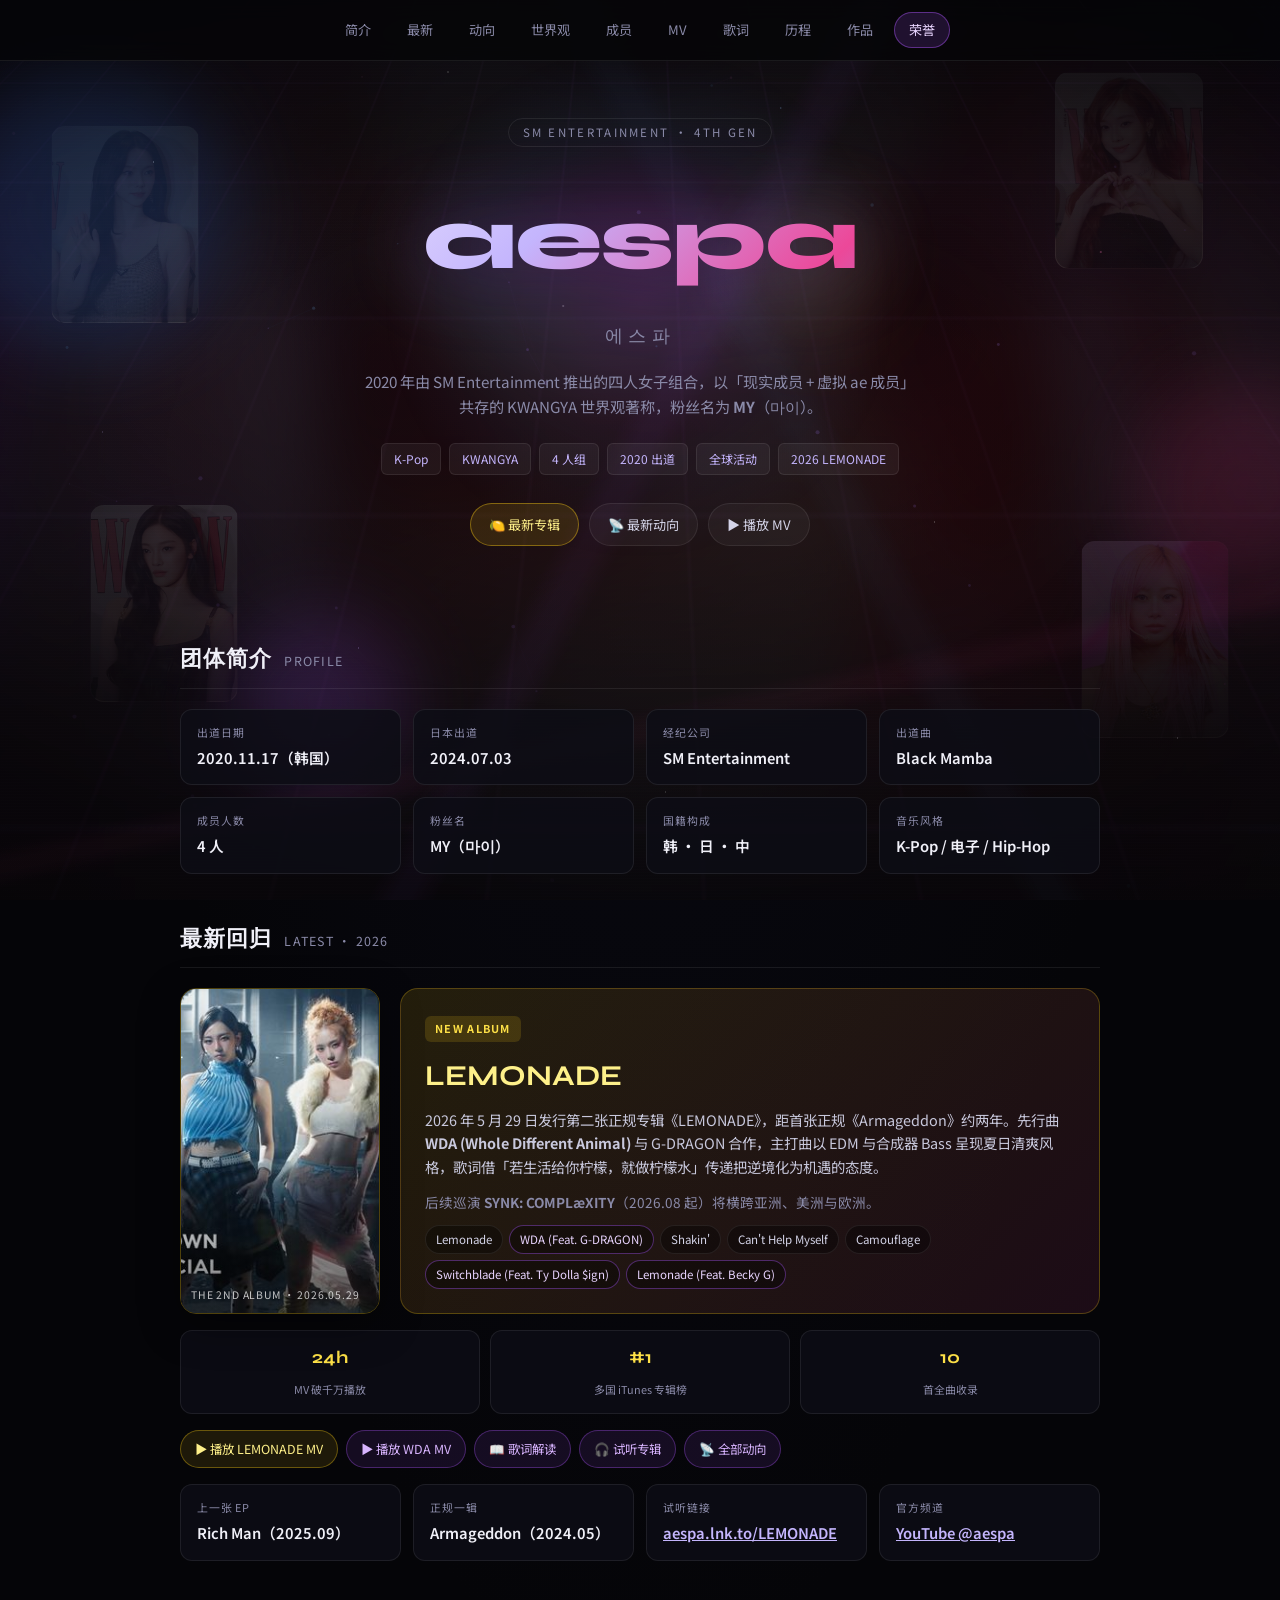
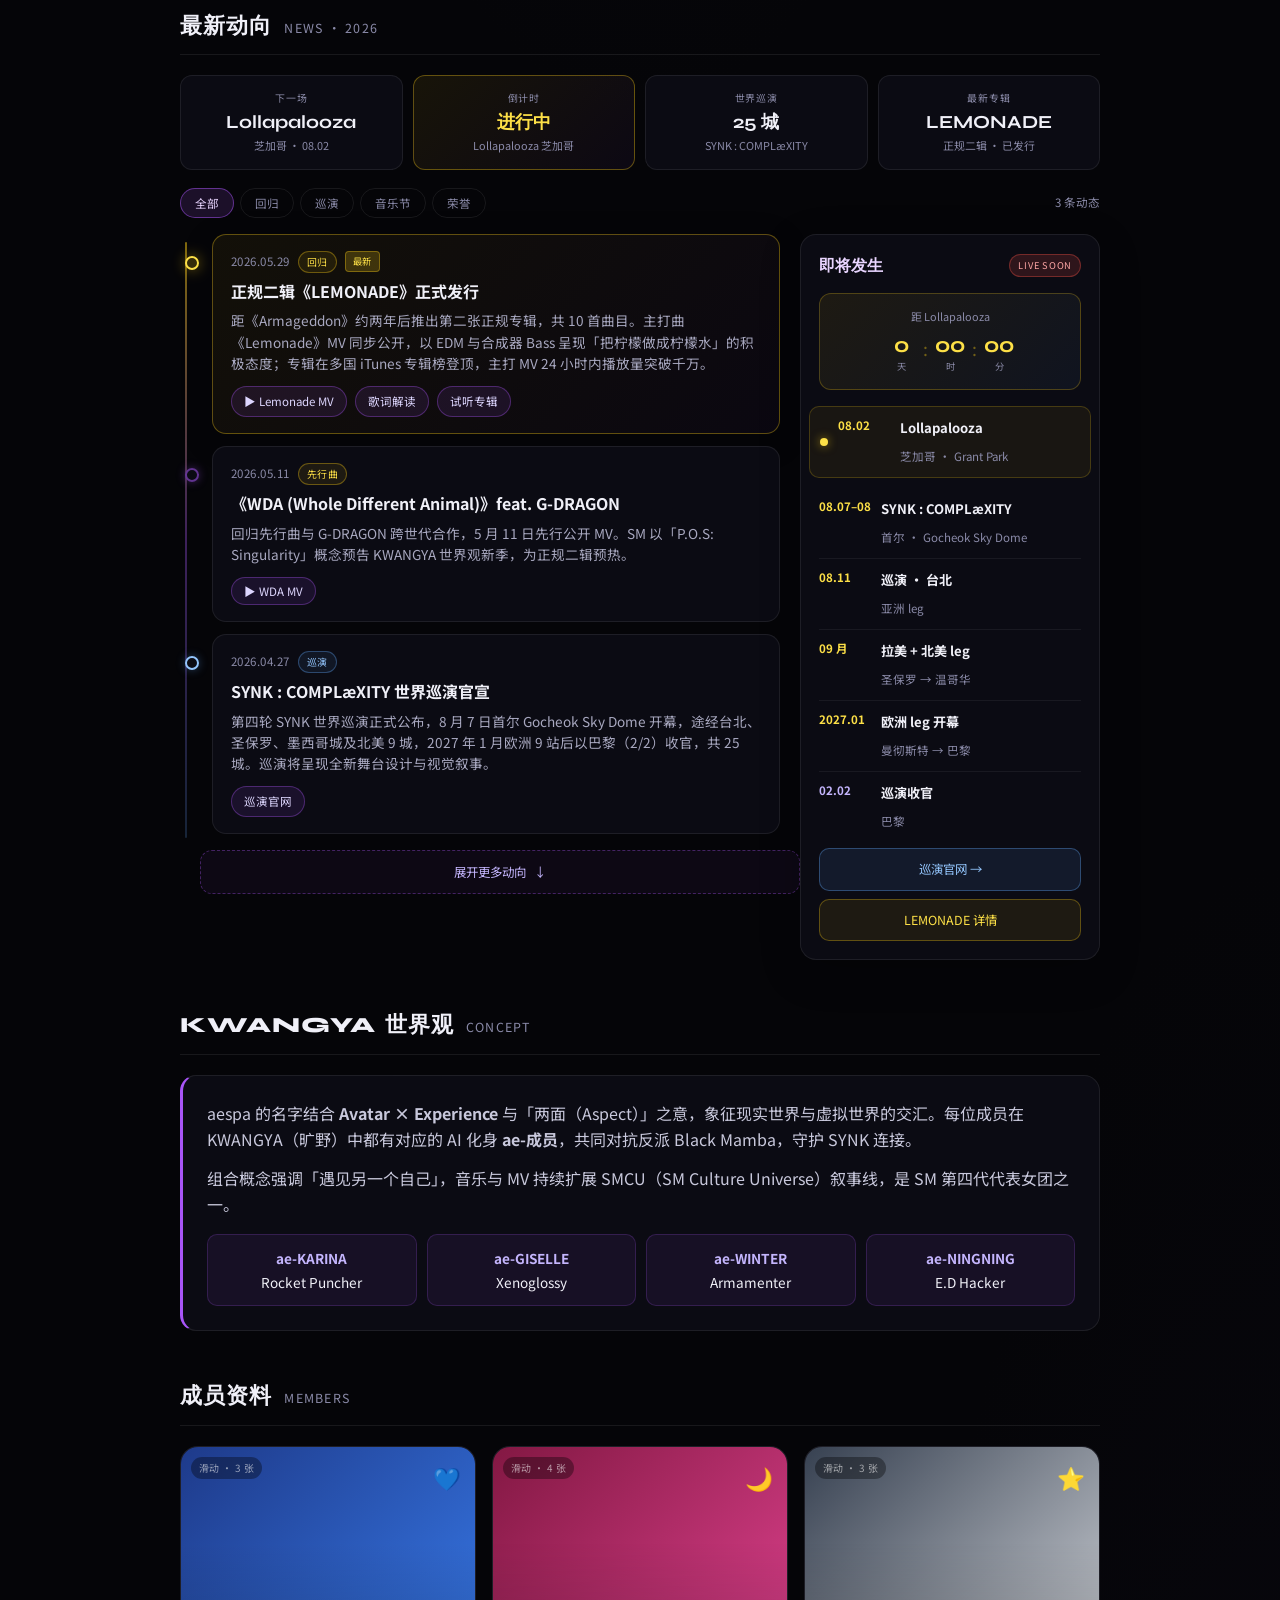
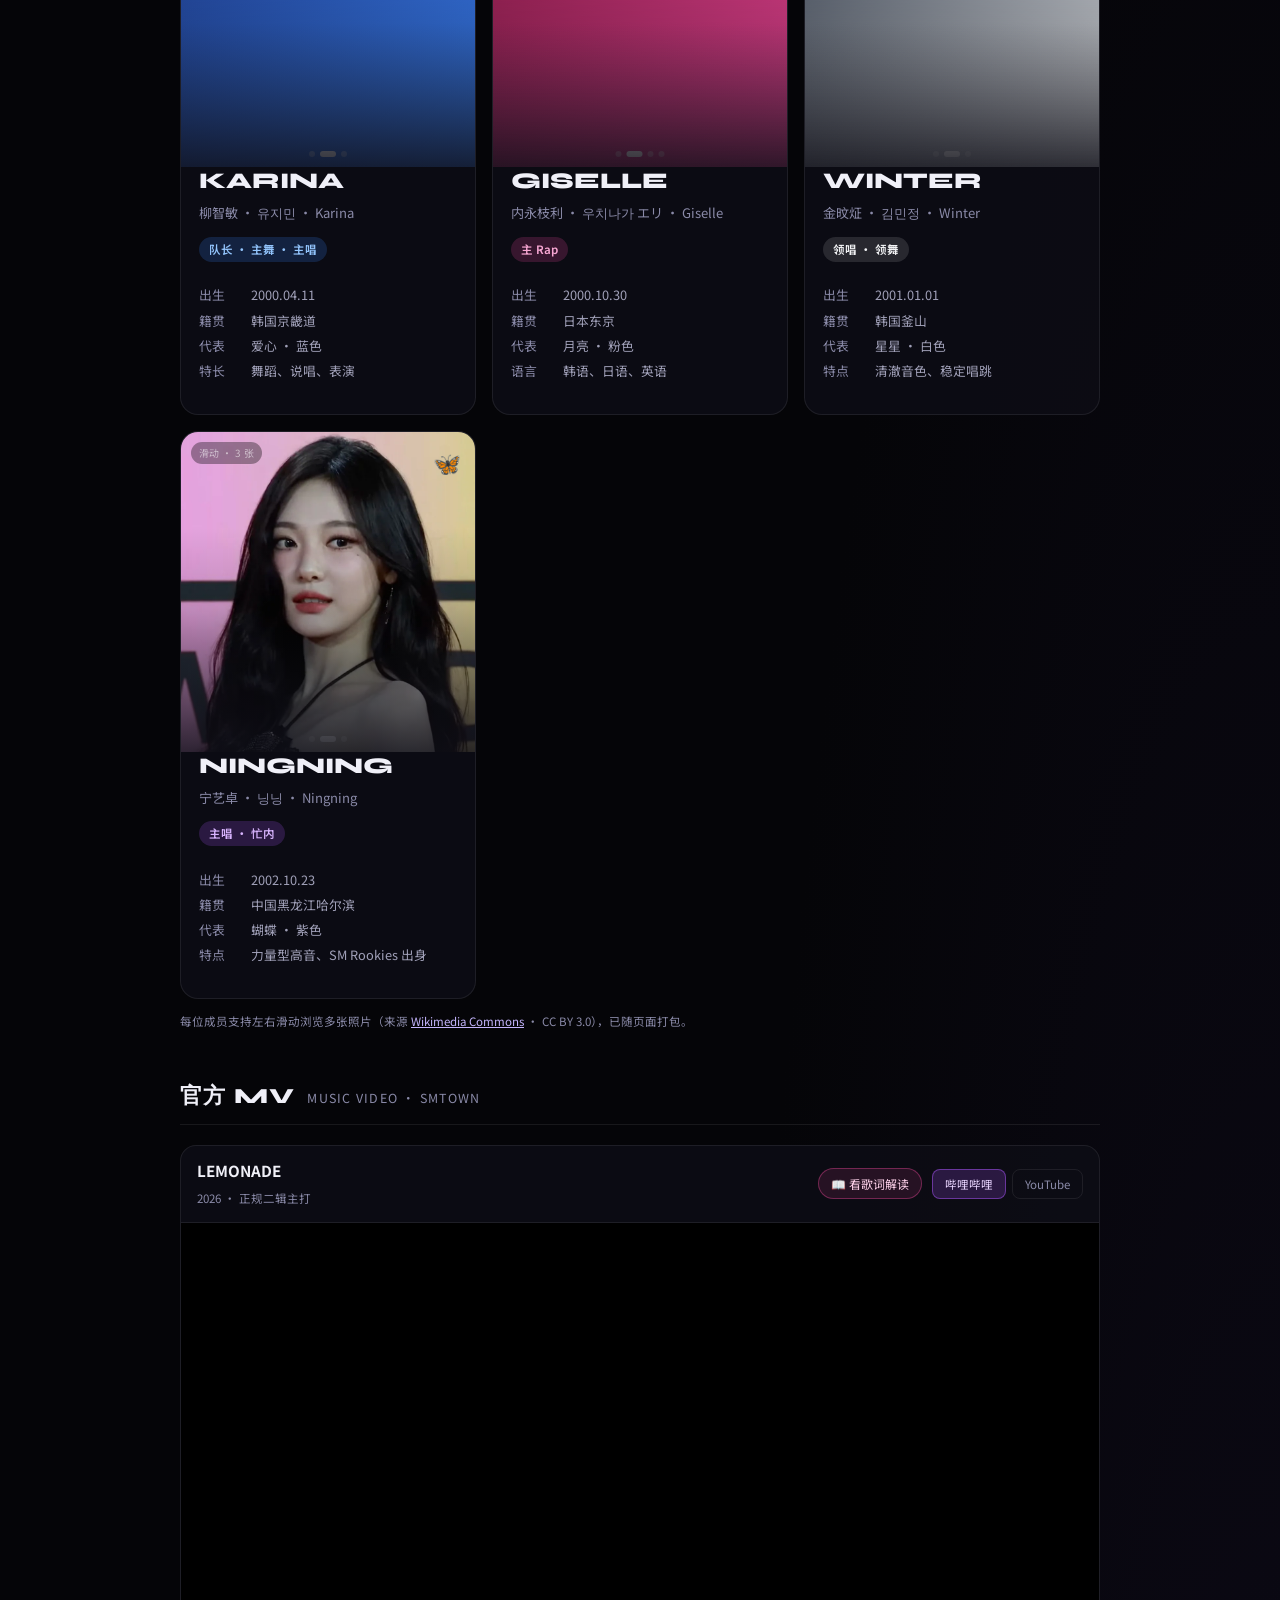
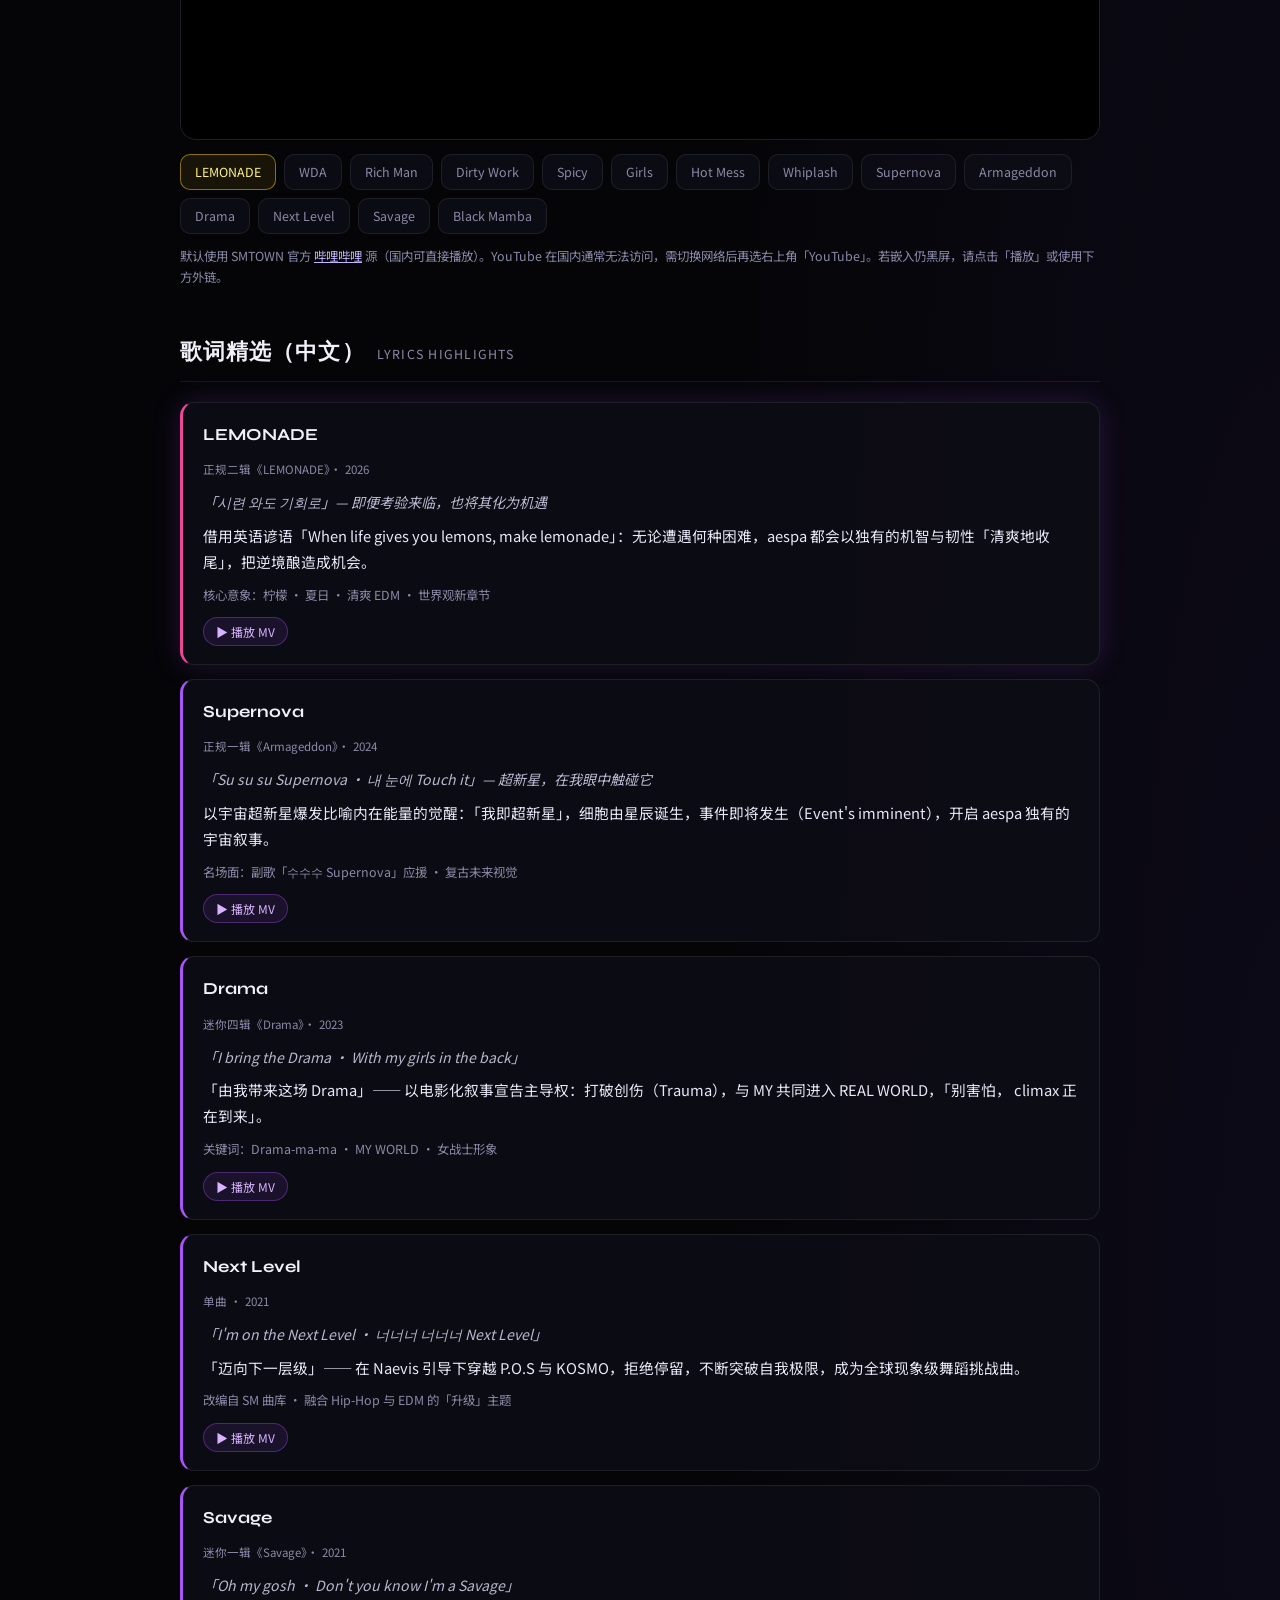
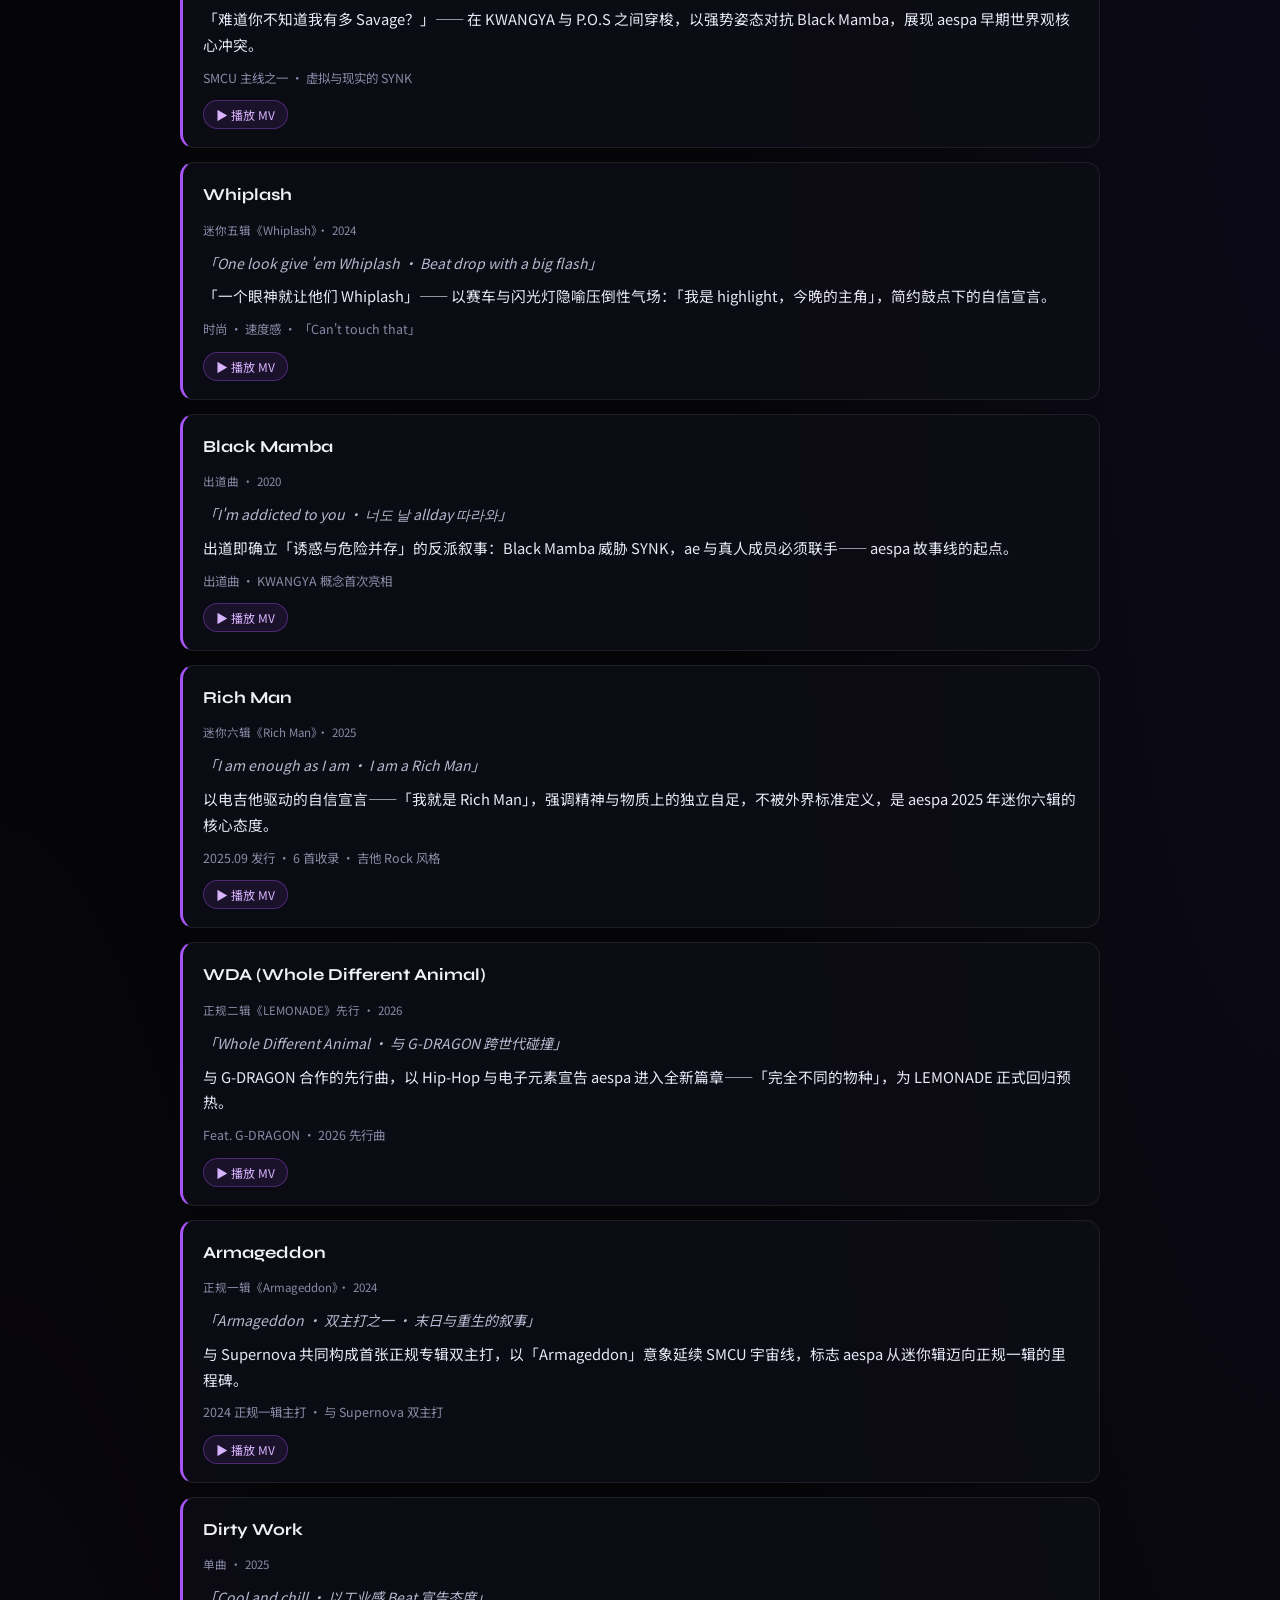
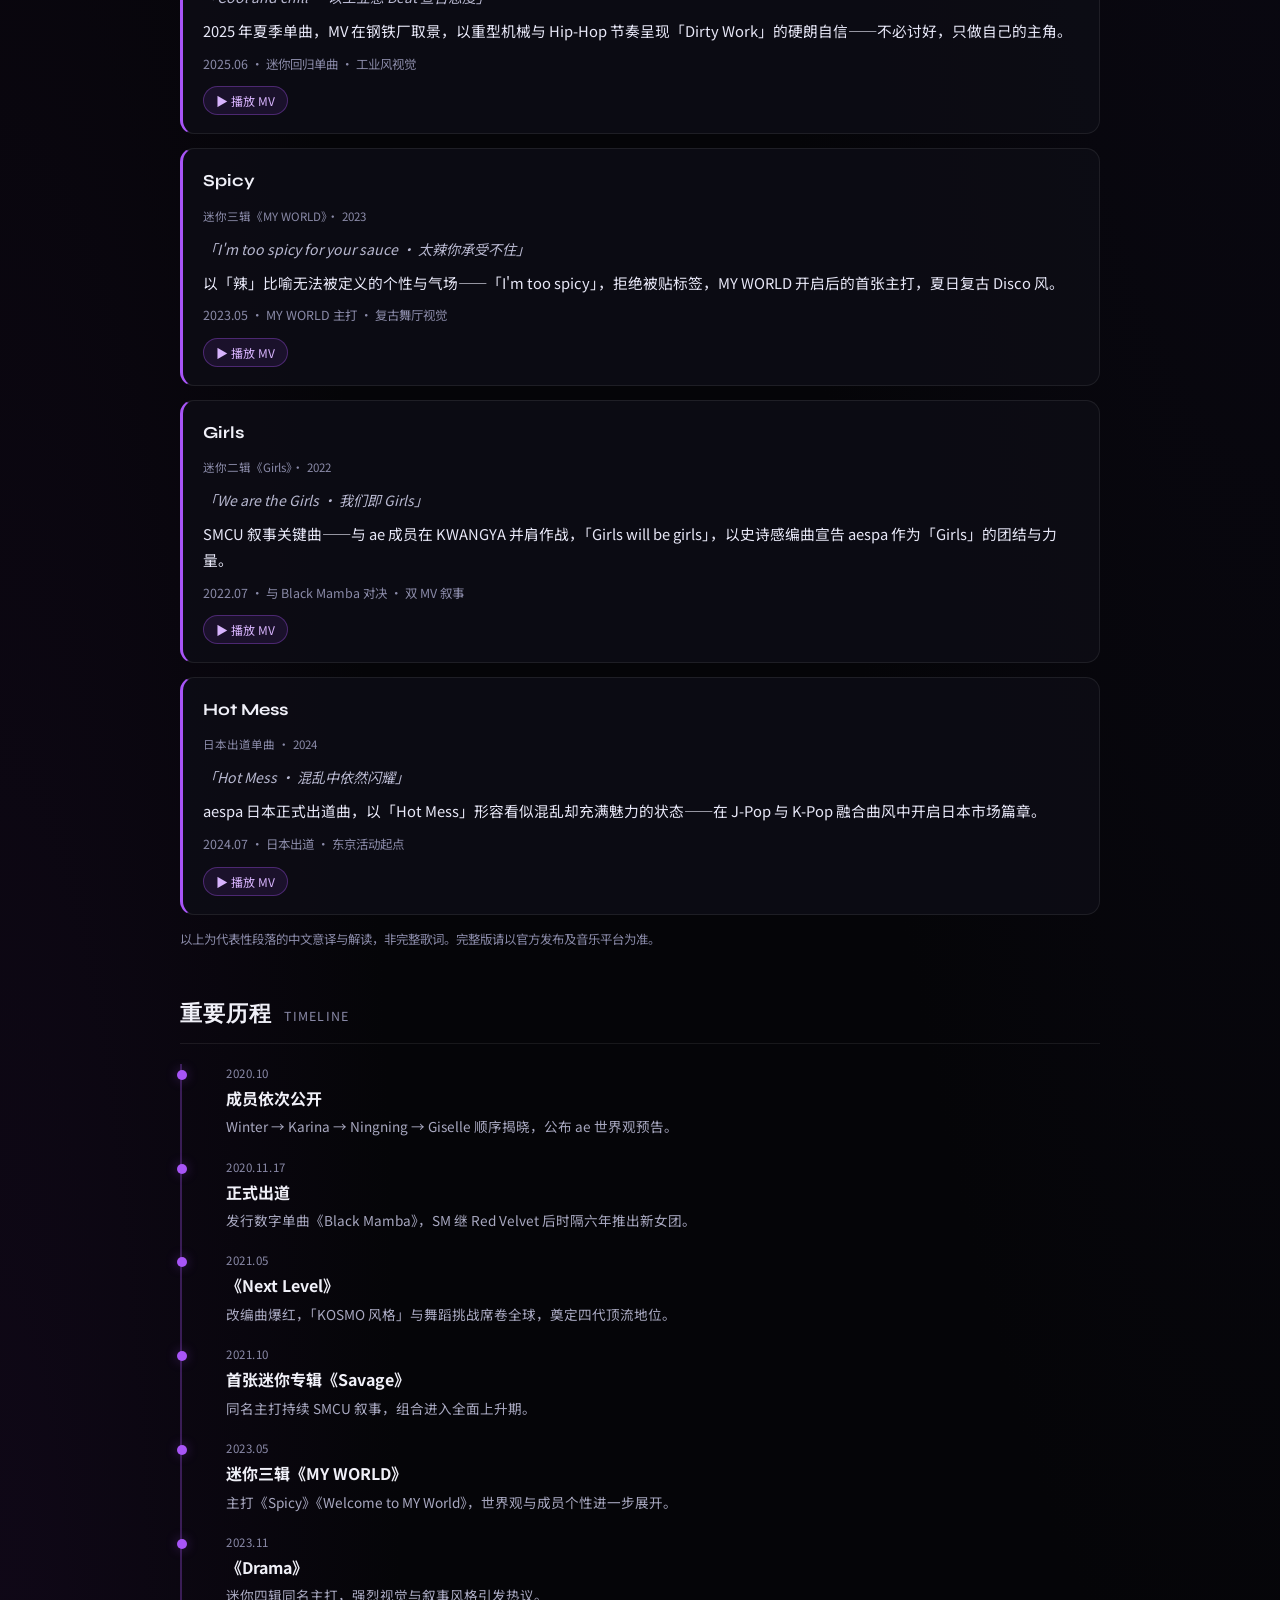
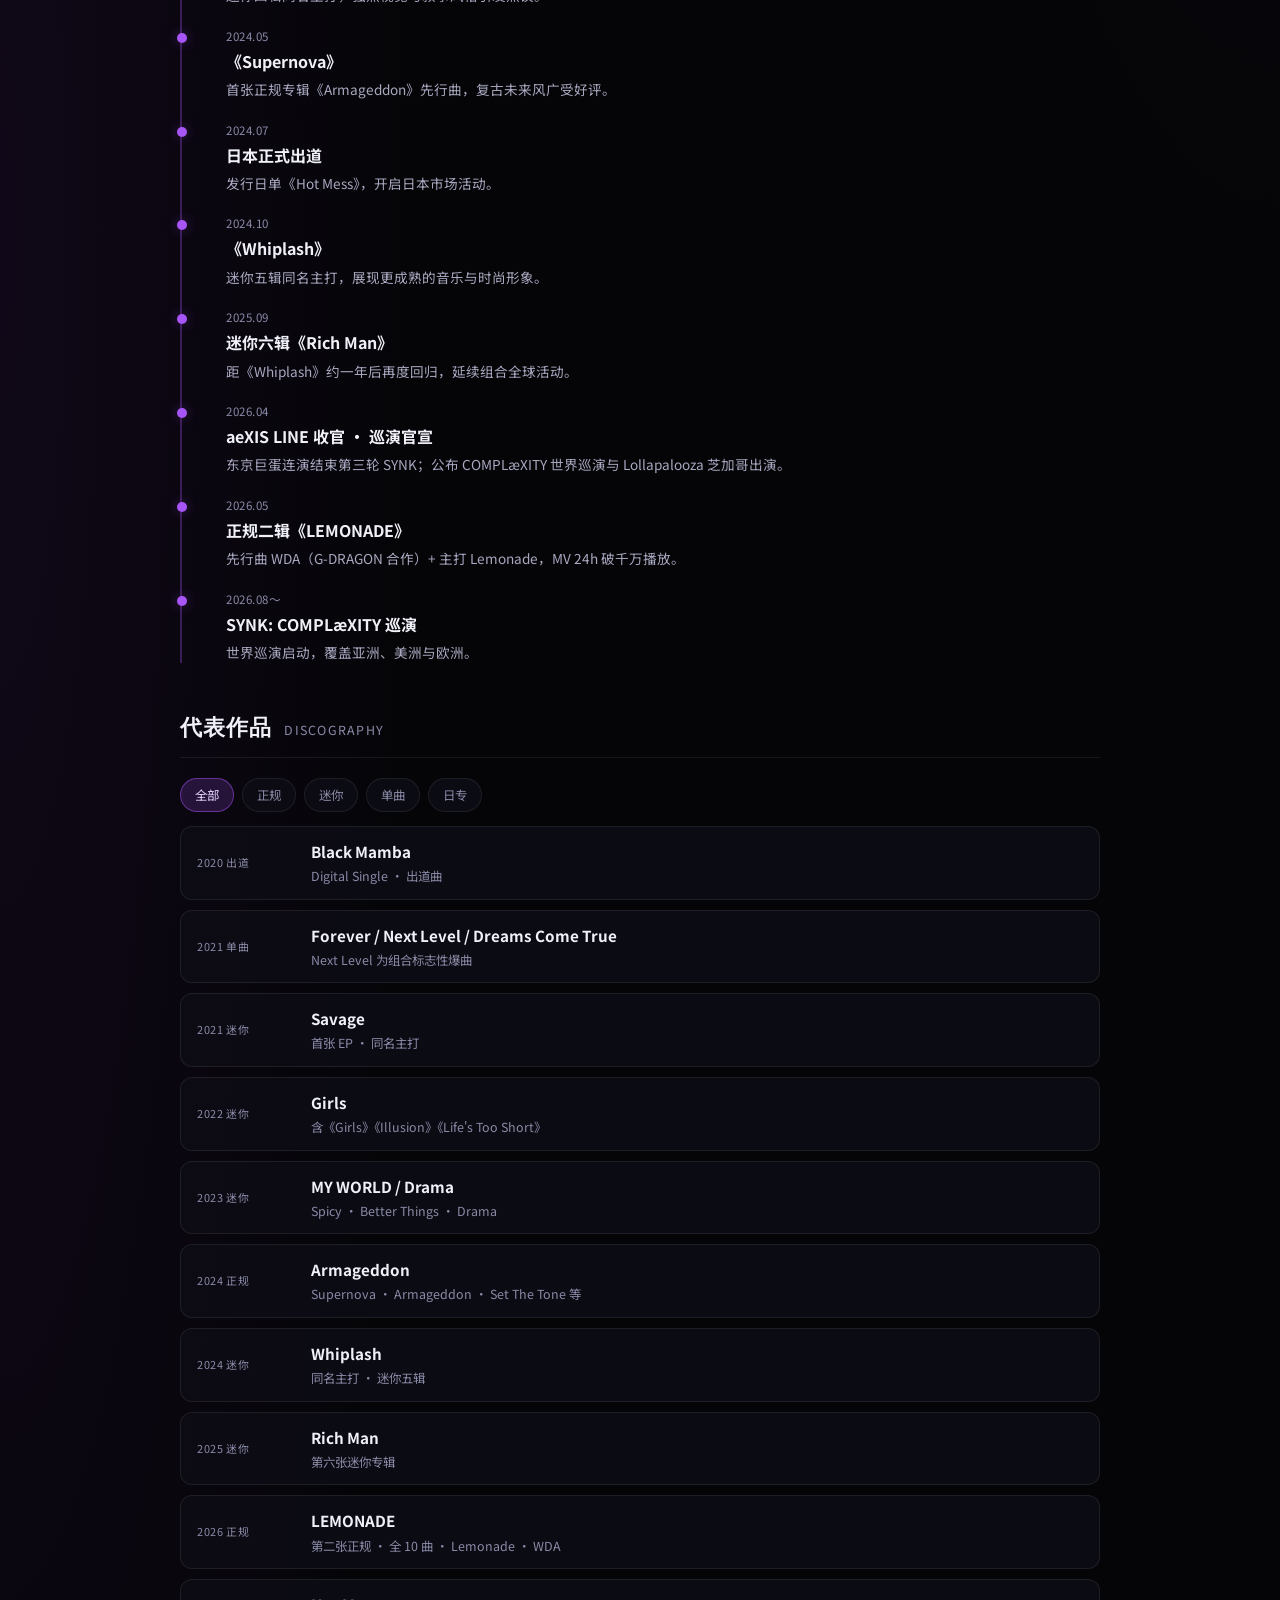
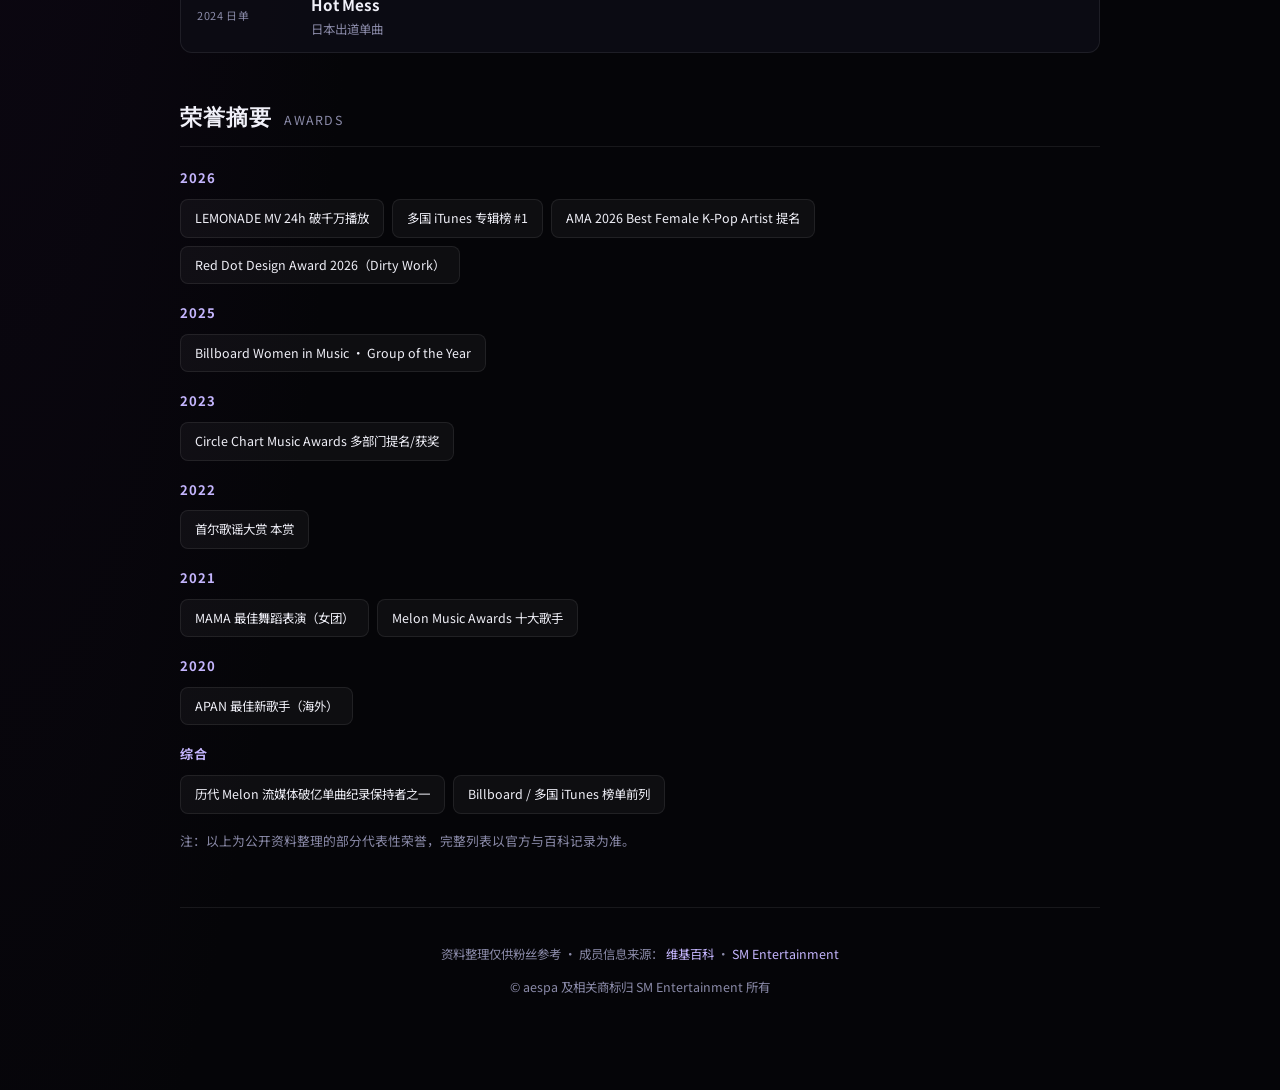
==== commit 89f71f52: "Improve aespa news UX and fix stock page for US markets. Add aespa latest-updates section with filte" ====
--- a/aespa/index.html
+++ b/aespa/index.html
@@ -5,7 +5,7 @@
     <meta name="viewport" content="width=device-width, initial-scale=1" />
     <meta
       name="description"
-      content="aespa（에스파）女团资料站：四位成员简介、官方 MV、中文歌词精选、KWANGYA 世界观与 2026 最新回归 LEMONADE。"
+      content="aespa（에스파）女团资料站：四位成员简介、官方 MV、中文歌词精选、KWANGYA 世界观、2026 最新回归 LEMONADE 与动向资讯。"
     />
     <meta property="og:type" content="website" />
     <meta property="og:title" content="aespa · 에스파 女团资料" />
@@ -62,6 +62,7 @@
       <div class="nav-inner">
         <a href="#about" data-nav="about">简介</a>
         <a href="#latest" data-nav="latest">最新</a>
+        <a href="#updates" data-nav="updates">动向</a>
         <a href="#concept" data-nav="concept">世界观</a>
         <a href="#members" data-nav="members">成员</a>
         <a href="#mv" data-nav="mv">MV</a>
@@ -89,6 +90,11 @@
           <span class="tag">全球活动</span>
           <span class="tag">2026 LEMONADE</span>
         </div>
+        <div class="hero-cta">
+          <a class="hero-cta-btn primary" href="#latest">🍋 最新专辑</a>
+          <a class="hero-cta-btn" href="#updates">📡 最新动向</a>
+          <button type="button" class="hero-cta-btn" data-song="lemonade">▶ 播放 MV</button>
+        </div>
       </header>
 
       <section id="about">
@@ -167,13 +173,14 @@
         <div class="comeback-stats">
           <div class="comeback-stat"><b>24h</b><span>MV 破千万播放</span></div>
           <div class="comeback-stat"><b>#1</b><span>多国 iTunes 专辑榜</span></div>
-          <div class="comeback-stat"><b>7</b><span>首全曲收录</span></div>
+          <div class="comeback-stat"><b>10</b><span>首全曲收录</span></div>
         </div>
         <div class="comeback-actions">
           <button type="button" class="comeback-btn" data-song="lemonade">▶ 播放 LEMONADE MV</button>
           <button type="button" class="comeback-btn secondary" data-song="wda">▶ 播放 WDA MV</button>
           <a class="comeback-btn secondary" href="#lyric-lemonade">📖 歌词解读</a>
           <a class="comeback-btn secondary" href="https://aespa.lnk.to/LEMONADE" target="_blank" rel="noopener">🎧 试听专辑</a>
+          <a class="comeback-btn secondary" href="#updates">📡 全部动向</a>
         </div>
         <div class="info-grid">
           <div class="info-item">
@@ -192,6 +199,228 @@
             <div class="label">官方频道</div>
             <div class="val"><a href="https://www.youtube.com/c/aespa" target="_blank" rel="noopener" style="color: #c4b5fd">YouTube @aespa</a></div>
           </div>
+        </div>
+      </section>
+
+      <section id="updates">
+        <div class="section-head">
+          <h2>最新动向</h2>
+          <span>NEWS · 2026</span>
+        </div>
+
+        <div class="updates-spotlight">
+          <div class="updates-spotlight-item">
+            <span class="spotlight-label">下一场</span>
+            <strong>Lollapalooza</strong>
+            <span class="spotlight-sub">芝加哥 · 08.02</span>
+          </div>
+          <div class="updates-spotlight-item accent">
+            <span class="spotlight-label">倒计时</span>
+            <strong id="updatesCountdown">—</strong>
+            <span class="spotlight-sub" id="updatesCountdownSub">距音乐节开幕</span>
+          </div>
+          <div class="updates-spotlight-item">
+            <span class="spotlight-label">世界巡演</span>
+            <strong>25 城</strong>
+            <span class="spotlight-sub">SYNK : COMPLæXITY</span>
+          </div>
+          <div class="updates-spotlight-item">
+            <span class="spotlight-label">最新专辑</span>
+            <strong>LEMONADE</strong>
+            <span class="spotlight-sub">正规二辑 · 已发行</span>
+          </div>
+        </div>
+
+        <div class="updates-toolbar">
+          <div class="updates-filters" id="updateFilters" role="tablist" aria-label="动向分类">
+            <button type="button" class="updates-filter active" data-filter="all" role="tab" aria-selected="true">全部</button>
+            <button type="button" class="updates-filter" data-filter="music" role="tab" aria-selected="false">回归</button>
+            <button type="button" class="updates-filter" data-filter="tour" role="tab" aria-selected="false">巡演</button>
+            <button type="button" class="updates-filter" data-filter="festival" role="tab" aria-selected="false">音乐节</button>
+            <button type="button" class="updates-filter" data-filter="award" role="tab" aria-selected="false">荣誉</button>
+          </div>
+          <span class="updates-count" id="updateCount">7 条动态</span>
+        </div>
+
+        <div class="updates-layout">
+          <div class="updates-main">
+            <div class="updates-feed" id="updatesFeed">
+            <article class="update-card highlight" data-cat="music">
+              <div class="update-rail" aria-hidden="true"></div>
+              <div class="update-body">
+                <div class="update-meta">
+                  <time datetime="2026-05-29">2026.05.29</time>
+                  <span class="update-tag music">回归</span>
+                  <span class="update-badge-new">最新</span>
+                </div>
+                <h3>正规二辑《LEMONADE》正式发行</h3>
+                <p>
+                  距《Armageddon》约两年后推出第二张正规专辑，共 10 首曲目。主打曲《Lemonade》MV 同步公开，以 EDM 与合成器 Bass 呈现「把柠檬做成柠檬水」的积极态度；专辑在多国 iTunes 专辑榜登顶，主打 MV 24 小时内播放量突破千万。
+                </p>
+                <div class="update-links">
+                  <button type="button" class="update-link" data-song="lemonade">▶ Lemonade MV</button>
+                  <a class="update-link" href="#lyric-lemonade">歌词解读</a>
+                  <a class="update-link" href="https://aespa.lnk.to/LEMONADE" target="_blank" rel="noopener">试听专辑</a>
+                </div>
+              </div>
+            </article>
+            <article class="update-card" data-cat="music">
+              <div class="update-rail" aria-hidden="true"></div>
+              <div class="update-body">
+                <div class="update-meta">
+                  <time datetime="2026-05-11">2026.05.11</time>
+                  <span class="update-tag music">先行曲</span>
+                </div>
+                <h3>《WDA (Whole Different Animal)》feat. G-DRAGON</h3>
+                <p>
+                  回归先行曲与 G-DRAGON 跨世代合作，5 月 11 日先行公开 MV。SM 以「P.O.S: Singularity」概念预告 KWANGYA 世界观新季，为正规二辑预热。
+                </p>
+                <div class="update-links">
+                  <button type="button" class="update-link" data-song="wda">▶ WDA MV</button>
+                </div>
+              </div>
+            </article>
+            <article class="update-card" data-cat="tour">
+              <div class="update-rail" aria-hidden="true"></div>
+              <div class="update-body">
+                <div class="update-meta">
+                  <time datetime="2026-04-27">2026.04.27</time>
+                  <span class="update-tag tour">巡演</span>
+                </div>
+                <h3>SYNK : COMPLæXITY 世界巡演官宣</h3>
+                <p>
+                  第四轮 SYNK 世界巡演正式公布，8 月 7 日首尔 Gocheok Sky Dome 开幕，途经台北、圣保罗、墨西哥城及北美 9 城，2027 年 1 月欧洲 9 站后以巴黎（2/2）收官，共 25 城。巡演将呈现全新舞台设计与视觉叙事。
+                </p>
+                <div class="update-links">
+                  <a class="update-link" href="https://www.aespaworldtour.com/" target="_blank" rel="noopener">巡演官网</a>
+                </div>
+              </div>
+            </article>
+            <article class="update-card update-more" data-cat="tour">
+              <div class="update-rail" aria-hidden="true"></div>
+              <div class="update-body">
+                <div class="update-meta">
+                  <time datetime="2026-04-26">2026.04.26</time>
+                  <span class="update-tag tour">巡演</span>
+                </div>
+                <h3>SYNK : aeXIS LINE 东京巨蛋圆满收官</h3>
+                <p>
+                  第三轮 SYNK 巡演亚洲 leg 在东京巨蛋连演两日后结束。本轮巡演自 2025 年 8 月启动，历经首尔、香港、澳门、印尼、大阪等地，累计约 33.6 万人次观演，为《Rich Man》时期划上句号。
+                </p>
+              </div>
+            </article>
+            <article class="update-card update-more" data-cat="festival">
+              <div class="update-rail" aria-hidden="true"></div>
+              <div class="update-body">
+                <div class="update-meta">
+                  <time datetime="2026-04-27">2026.04.27</time>
+                  <span class="update-tag festival">音乐节</span>
+                </div>
+                <h3>确认出演 Lollapalooza 2026 芝加哥</h3>
+                <p>
+                  8 月 2 日（巡演首尔站前）登陆芝加哥 Grant Park Lollapalooza 音乐节，为北美粉丝提前预览 COMPLæXITY 舞台。继 2022 Coachella、2023 Outside Lands 后再次亮相美国顶级音乐节。
+                </p>
+              </div>
+            </article>
+            <article class="update-card update-more" data-cat="award">
+              <div class="update-rail" aria-hidden="true"></div>
+              <div class="update-body">
+                <div class="update-meta">
+                  <time datetime="2026">2026</time>
+                  <span class="update-tag award">荣誉</span>
+                </div>
+                <h3>AMA 2026 · Red Dot · Billboard 三连击</h3>
+                <p>
+                  获 American Music Awards 2026「Best Female K-Pop Artist」提名；单曲《Dirty Work》「Dirty Case Ver.」获 Red Dot Design Award 2026 产品设计类奖项；并斩获 Billboard Women in Music 2025「Group of the Year」，全球影响力持续扩大。
+                </p>
+              </div>
+            </article>
+            <article class="update-card update-more" data-cat="music">
+              <div class="update-rail" aria-hidden="true"></div>
+              <div class="update-body">
+                <div class="update-meta">
+                  <time datetime="2026-04-20">2026.04.20</time>
+                  <span class="update-tag music">预告</span>
+                </div>
+                <h3>《LEMONADE》回归日程公开</h3>
+                <p>
+                  SM 正式公布 5 月 29 日发行正规二辑，随后释出「ComplæXity」预告片、Highlight Medley 及「Make It Lemonade」概念片，完整回归宣传周期自 4 月下旬起全面铺开。
+                </p>
+              </div>
+            </article>
+            </div>
+
+            <button type="button" class="updates-expand" id="updatesExpand" aria-expanded="false">
+              <span class="expand-label">展开更多动向</span>
+              <span class="expand-icon" aria-hidden="true">↓</span>
+            </button>
+          </div>
+
+          <aside class="updates-aside">
+            <div class="updates-aside-head">
+              <h3 class="updates-aside-title">即将发生</h3>
+              <span class="updates-live-pill">LIVE SOON</span>
+            </div>
+            <div class="updates-countdown-box">
+              <span class="countdown-label">距 Lollapalooza</span>
+              <div class="countdown-digits" id="asideCountdown">
+                <span><b id="cdDays">—</b><small>天</small></span>
+                <span class="cd-sep">:</span>
+                <span><b id="cdHours">—</b><small>时</small></span>
+                <span class="cd-sep">:</span>
+                <span><b id="cdMins">—</b><small>分</small></span>
+              </div>
+            </div>
+            <ol class="upcoming-list">
+              <li class="upcoming-next">
+                <span class="upcoming-dot" aria-hidden="true"></span>
+                <time datetime="2026-08-02">08.02</time>
+                <div>
+                  <strong>Lollapalooza</strong>
+                  <span>芝加哥 · Grant Park</span>
+                </div>
+              </li>
+              <li>
+                <time datetime="2026-08-07">08.07–08</time>
+                <div>
+                  <strong>SYNK : COMPLæXITY</strong>
+                  <span>首尔 · Gocheok Sky Dome</span>
+                </div>
+              </li>
+              <li>
+                <time datetime="2026-08-11">08.11</time>
+                <div>
+                  <strong>巡演 · 台北</strong>
+                  <span>亚洲 leg</span>
+                </div>
+              </li>
+              <li>
+                <time datetime="2026-09">09 月</time>
+                <div>
+                  <strong>拉美 + 北美 leg</strong>
+                  <span>圣保罗 → 温哥华</span>
+                </div>
+              </li>
+              <li>
+                <time datetime="2027-01">2027.01</time>
+                <div>
+                  <strong>欧洲 leg 开幕</strong>
+                  <span>曼彻斯特 → 巴黎</span>
+                </div>
+              </li>
+              <li class="upcoming-finale">
+                <time datetime="2027-02-02">02.02</time>
+                <div>
+                  <strong>巡演收官</strong>
+                  <span>巴黎</span>
+                </div>
+              </li>
+            </ol>
+            <div class="updates-aside-links">
+              <a class="updates-aside-btn" href="https://www.aespaworldtour.com/" target="_blank" rel="noopener">巡演官网 →</a>
+              <a class="updates-aside-btn secondary" href="#latest">LEMONADE 详情</a>
+            </div>
+          </aside>
         </div>
       </section>
 
@@ -661,6 +890,11 @@
             <p class="tl-desc">距《Whiplash》约一年后再度回归，延续组合全球活动。</p>
           </div>
           <div class="tl-item">
+            <div class="tl-date">2026.04</div>
+            <div class="tl-title">aeXIS LINE 收官 · 巡演官宣</div>
+            <p class="tl-desc">东京巨蛋连演结束第三轮 SYNK；公布 COMPLæXITY 世界巡演与 Lollapalooza 芝加哥出演。</p>
+          </div>
+          <div class="tl-item">
             <div class="tl-date">2026.05</div>
             <div class="tl-title">正规二辑《LEMONADE》</div>
             <p class="tl-desc">先行曲 WDA（G-DRAGON 合作）+ 主打 Lemonade，MV 24h 破千万播放。</p>
@@ -746,7 +980,7 @@
             <div class="disc-type">2026 正规</div>
             <div>
               <div class="disc-name">LEMONADE</div>
-              <div class="disc-note">第二张正规 · Lemonade · WDA · 全 7 曲</div>
+              <div class="disc-note">第二张正规 · 全 10 曲 · Lemonade · WDA</div>
             </div>
           </div>
           <div class="disc-row" data-cat="jp">
@@ -770,6 +1004,14 @@
             <div class="awards">
               <span class="award">LEMONADE MV 24h 破千万播放</span>
               <span class="award">多国 iTunes 专辑榜 #1</span>
+              <span class="award">AMA 2026 Best Female K-Pop Artist 提名</span>
+              <span class="award">Red Dot Design Award 2026（Dirty Work）</span>
+            </div>
+          </div>
+          <div class="award-year-group">
+            <h4>2025</h4>
+            <div class="awards">
+              <span class="award">Billboard Women in Music · Group of the Year</span>
             </div>
           </div>
           <div class="award-year-group">
--- a/aespa/style.css
+++ b/aespa/style.css
@@ -424,6 +424,39 @@
         justify-content: center;
         gap: 8px;
         margin-top: 24px;
+      }
+      .hero-cta {
+        display: flex;
+        flex-wrap: wrap;
+        justify-content: center;
+        gap: 10px;
+        margin-top: 28px;
+      }
+      .hero-cta-btn {
+        font-family: inherit;
+        font-size: 0.82rem;
+        padding: 10px 18px;
+        border-radius: 999px;
+        border: 1px solid var(--border);
+        background: rgba(255, 255, 255, 0.04);
+        color: #d4d4e8;
+        text-decoration: none;
+        cursor: pointer;
+        transition: border-color 0.2s, background 0.2s, transform 0.15s;
+      }
+      .hero-cta-btn:hover {
+        border-color: rgba(168, 85, 247, 0.45);
+        background: rgba(168, 85, 247, 0.1);
+        transform: translateY(-1px);
+      }
+      .hero-cta-btn.primary {
+        border-color: rgba(250, 204, 21, 0.4);
+        background: rgba(250, 204, 21, 0.12);
+        color: #fef08a;
+      }
+      .hero-cta-btn.primary:hover {
+        border-color: rgba(250, 204, 21, 0.55);
+        background: rgba(250, 204, 21, 0.18);
       }
       .tag {
         font-size: 0.75rem;
@@ -1032,6 +1065,492 @@
         color: #e9d5ff;
       }
 
+      .updates-layout {
+        display: grid;
+        grid-template-columns: 1fr minmax(240px, 300px);
+        gap: 20px;
+        align-items: start;
+      }
+      @media (max-width: 860px) {
+        .updates-layout {
+          grid-template-columns: 1fr;
+        }
+        .updates-aside {
+          order: -1;
+        }
+      }
+      .updates-spotlight {
+        display: grid;
+        grid-template-columns: repeat(4, 1fr);
+        gap: 10px;
+        margin-bottom: 18px;
+      }
+      @media (max-width: 720px) {
+        .updates-spotlight {
+          grid-template-columns: repeat(2, 1fr);
+        }
+      }
+      .updates-spotlight-item {
+        padding: 14px 16px;
+        border-radius: 12px;
+        background: var(--card);
+        border: 1px solid var(--border);
+        text-align: center;
+      }
+      .updates-spotlight-item.accent {
+        border-color: rgba(250, 204, 21, 0.35);
+        background: linear-gradient(135deg, rgba(250, 204, 21, 0.08), rgba(168, 85, 247, 0.05));
+      }
+      .spotlight-label {
+        display: block;
+        font-size: 0.62rem;
+        letter-spacing: 0.08em;
+        color: var(--muted);
+        text-transform: uppercase;
+        margin-bottom: 4px;
+      }
+      .updates-spotlight-item strong {
+        display: block;
+        font-family: Syne, sans-serif;
+        font-size: 1.15rem;
+        color: #f0f0f8;
+        line-height: 1.2;
+      }
+      .updates-spotlight-item.accent strong {
+        color: #fde047;
+        font-variant-numeric: tabular-nums;
+      }
+      .spotlight-sub {
+        display: block;
+        font-size: 0.68rem;
+        color: var(--muted);
+        margin-top: 4px;
+      }
+      .updates-toolbar {
+        display: flex;
+        flex-wrap: wrap;
+        align-items: center;
+        justify-content: space-between;
+        gap: 10px;
+        margin-bottom: 16px;
+      }
+      .updates-filters {
+        display: flex;
+        flex-wrap: wrap;
+        gap: 6px;
+      }
+      .updates-filter {
+        font-family: inherit;
+        font-size: 0.72rem;
+        padding: 6px 14px;
+        border-radius: 999px;
+        border: 1px solid var(--border);
+        background: transparent;
+        color: var(--muted);
+        cursor: pointer;
+        transition: 0.2s;
+      }
+      .updates-filter:hover {
+        color: var(--text);
+        border-color: rgba(168, 85, 247, 0.35);
+      }
+      .updates-filter.active {
+        color: #e9d5ff;
+        border-color: rgba(168, 85, 247, 0.5);
+        background: rgba(168, 85, 247, 0.14);
+      }
+      .updates-count {
+        font-size: 0.72rem;
+        color: var(--muted);
+        font-variant-numeric: tabular-nums;
+      }
+      .updates-main {
+        min-width: 0;
+      }
+      .updates-feed {
+        display: flex;
+        flex-direction: column;
+        gap: 0;
+        position: relative;
+        padding-left: 20px;
+      }
+      .updates-feed::before {
+        content: "";
+        position: absolute;
+        left: 5px;
+        top: 8px;
+        bottom: 8px;
+        width: 2px;
+        background: linear-gradient(180deg, rgba(250, 204, 21, 0.5), rgba(168, 85, 247, 0.35), rgba(96, 165, 250, 0.2));
+        border-radius: 2px;
+      }
+      .update-card {
+        position: relative;
+        display: grid;
+        grid-template-columns: auto 1fr;
+        gap: 0;
+        margin-bottom: 12px;
+        opacity: 1;
+        transform: translateY(0);
+        transition: opacity 0.3s, transform 0.3s, max-height 0.35s;
+      }
+      .update-card.is-hidden {
+        display: none;
+      }
+      .update-card.update-more:not(.is-expanded) {
+        display: none;
+      }
+      .updates-feed.is-expanded .update-card.update-more {
+        display: grid;
+      }
+      .update-rail {
+        width: 12px;
+        flex-shrink: 0;
+        position: relative;
+      }
+      .update-rail::before {
+        content: "";
+        position: absolute;
+        left: -15px;
+        top: 22px;
+        width: 10px;
+        height: 10px;
+        border-radius: 50%;
+        background: var(--card);
+        border: 2px solid rgba(168, 85, 247, 0.55);
+        box-shadow: 0 0 10px rgba(168, 85, 247, 0.35);
+        z-index: 1;
+      }
+      .update-card.highlight .update-rail::before {
+        border-color: #fde047;
+        box-shadow: 0 0 14px rgba(250, 204, 21, 0.45);
+        background: rgba(250, 204, 21, 0.2);
+      }
+      .update-card[data-cat="tour"] .update-rail::before {
+        border-color: #93c5fd;
+        box-shadow: 0 0 10px rgba(96, 165, 250, 0.35);
+      }
+      .update-card[data-cat="festival"] .update-rail::before {
+        border-color: #f9a8d4;
+        box-shadow: 0 0 10px rgba(236, 72, 153, 0.35);
+      }
+      .update-card[data-cat="award"] .update-rail::before {
+        border-color: #c4b5fd;
+      }
+      .update-body {
+        background: var(--card);
+        border: 1px solid var(--border);
+        border-radius: 14px;
+        padding: 16px 18px;
+        transition: border-color 0.25s, box-shadow 0.25s;
+      }
+      .update-card:hover .update-body {
+        border-color: rgba(168, 85, 247, 0.35);
+        box-shadow: 0 6px 28px rgba(0, 0, 0, 0.18);
+      }
+      .update-card.highlight .update-body {
+        border-color: rgba(250, 204, 21, 0.35);
+        background: linear-gradient(135deg, rgba(250, 204, 21, 0.06), rgba(168, 85, 247, 0.04));
+        box-shadow: 0 8px 32px rgba(0, 0, 0, 0.2);
+      }
+      .update-meta {
+        display: flex;
+        align-items: center;
+        flex-wrap: wrap;
+        gap: 8px;
+        margin-bottom: 8px;
+      }
+      .update-badge-new {
+        font-size: 0.58rem;
+        letter-spacing: 0.06em;
+        padding: 2px 7px;
+        border-radius: 4px;
+        background: rgba(250, 204, 21, 0.2);
+        color: #fde047;
+        border: 1px solid rgba(250, 204, 21, 0.35);
+      }
+      .update-meta time {
+        font-size: 0.72rem;
+        color: var(--muted);
+        letter-spacing: 0.04em;
+        font-variant-numeric: tabular-nums;
+      }
+      .update-tag {
+        font-size: 0.62rem;
+        letter-spacing: 0.06em;
+        text-transform: uppercase;
+        padding: 2px 8px;
+        border-radius: 999px;
+        border: 1px solid var(--border);
+        color: var(--muted);
+      }
+      .update-tag.music {
+        border-color: rgba(250, 204, 21, 0.35);
+        color: #fde047;
+        background: rgba(250, 204, 21, 0.08);
+      }
+      .update-tag.tour {
+        border-color: rgba(96, 165, 250, 0.35);
+        color: #93c5fd;
+        background: rgba(96, 165, 250, 0.08);
+      }
+      .update-tag.festival {
+        border-color: rgba(236, 72, 153, 0.35);
+        color: #f9a8d4;
+        background: rgba(236, 72, 153, 0.08);
+      }
+      .update-tag.award {
+        border-color: rgba(168, 85, 247, 0.35);
+        color: #c4b5fd;
+        background: rgba(168, 85, 247, 0.08);
+      }
+      .update-card h3 {
+        margin: 0 0 8px;
+        font-size: 1rem;
+        font-weight: 700;
+        line-height: 1.35;
+      }
+      .update-card p {
+        margin: 0;
+        font-size: 0.85rem;
+        color: #a8a8c0;
+        line-height: 1.55;
+      }
+      .update-links {
+        display: flex;
+        flex-wrap: wrap;
+        gap: 8px;
+        margin-top: 12px;
+      }
+      .update-link {
+        font-size: 0.72rem;
+        padding: 5px 12px;
+        border-radius: 999px;
+        border: 1px solid rgba(168, 85, 247, 0.35);
+        background: rgba(168, 85, 247, 0.1);
+        color: #ddd6fe;
+        text-decoration: none;
+        cursor: pointer;
+        font-family: inherit;
+        transition: background 0.2s, border-color 0.2s;
+      }
+      .update-link:hover {
+        background: rgba(168, 85, 247, 0.2);
+        border-color: rgba(168, 85, 247, 0.55);
+      }
+      .updates-expand {
+        display: flex;
+        align-items: center;
+        justify-content: center;
+        gap: 8px;
+        width: 100%;
+        margin-top: 4px;
+        margin-left: 20px;
+        padding: 12px;
+        border-radius: 12px;
+        border: 1px dashed rgba(168, 85, 247, 0.35);
+        background: rgba(168, 85, 247, 0.05);
+        color: #c4b5fd;
+        font-family: inherit;
+        font-size: 0.78rem;
+        cursor: pointer;
+        transition: 0.2s;
+      }
+      .updates-expand:hover {
+        background: rgba(168, 85, 247, 0.12);
+        border-color: rgba(168, 85, 247, 0.5);
+      }
+      .updates-feed.is-expanded + .updates-expand .expand-icon {
+        transform: rotate(180deg);
+      }
+      .updates-expand.is-hidden {
+        display: none;
+      }
+      .expand-icon {
+        display: inline-block;
+        transition: transform 0.25s;
+      }
+      .updates-aside {
+        position: sticky;
+        top: 72px;
+        background: var(--card);
+        border: 1px solid var(--border);
+        border-radius: 16px;
+        padding: 18px;
+        box-shadow: 0 12px 40px rgba(0, 0, 0, 0.22);
+      }
+      .updates-aside-head {
+        display: flex;
+        align-items: center;
+        justify-content: space-between;
+        gap: 8px;
+        margin-bottom: 14px;
+      }
+      .updates-live-pill {
+        font-size: 0.58rem;
+        letter-spacing: 0.08em;
+        padding: 3px 8px;
+        border-radius: 999px;
+        background: rgba(248, 81, 73, 0.15);
+        color: #fca5a5;
+        border: 1px solid rgba(248, 81, 73, 0.35);
+        animation: livePulse 2.5s ease-in-out infinite;
+      }
+      @keyframes livePulse {
+        0%,
+        100% {
+          opacity: 1;
+        }
+        50% {
+          opacity: 0.65;
+        }
+      }
+      .updates-countdown-box {
+        text-align: center;
+        padding: 14px 12px;
+        margin-bottom: 16px;
+        border-radius: 12px;
+        background: linear-gradient(135deg, rgba(250, 204, 21, 0.08), rgba(96, 165, 250, 0.06));
+        border: 1px solid rgba(250, 204, 21, 0.25);
+      }
+      .countdown-label {
+        display: block;
+        font-size: 0.68rem;
+        color: var(--muted);
+        margin-bottom: 8px;
+      }
+      .countdown-digits {
+        display: flex;
+        align-items: center;
+        justify-content: center;
+        gap: 4px;
+      }
+      .countdown-digits span {
+        display: flex;
+        flex-direction: column;
+        align-items: center;
+        min-width: 36px;
+      }
+      .countdown-digits b {
+        font-family: Syne, sans-serif;
+        font-size: 1.35rem;
+        color: #fde047;
+        font-variant-numeric: tabular-nums;
+        line-height: 1;
+      }
+      .countdown-digits small {
+        font-size: 0.58rem;
+        color: var(--muted);
+        margin-top: 2px;
+      }
+      .cd-sep {
+        font-size: 1.1rem;
+        color: rgba(250, 204, 21, 0.4);
+        padding-bottom: 12px;
+        min-width: auto !important;
+      }
+      .updates-aside-title {
+        margin: 0;
+        font-family: Syne, sans-serif;
+        font-size: 1rem;
+        color: #e9d5ff;
+      }
+      .upcoming-list {
+        list-style: none;
+        margin: 0 0 16px;
+        padding: 0;
+        display: flex;
+        flex-direction: column;
+        gap: 10px;
+      }
+      .upcoming-list li {
+        display: grid;
+        grid-template-columns: 52px 1fr;
+        gap: 10px;
+        align-items: start;
+        padding-bottom: 10px;
+        border-bottom: 1px solid rgba(255, 255, 255, 0.06);
+        position: relative;
+      }
+      .upcoming-list li.upcoming-next {
+        grid-template-columns: 52px 1fr;
+        padding: 10px 10px 10px 28px;
+        margin: 0 -10px 10px;
+        border-radius: 10px;
+        background: rgba(250, 204, 21, 0.06);
+        border: 1px solid rgba(250, 204, 21, 0.2);
+        border-bottom: 1px solid rgba(250, 204, 21, 0.2);
+      }
+      .upcoming-dot {
+        position: absolute;
+        left: 10px;
+        top: 50%;
+        transform: translateY(-50%);
+        width: 8px;
+        height: 8px;
+        border-radius: 50%;
+        background: #fde047;
+        box-shadow: 0 0 10px rgba(250, 204, 21, 0.6);
+        animation: livePulse 2s ease-in-out infinite;
+      }
+      .upcoming-list li:last-child {
+        padding-bottom: 0;
+        border-bottom: none;
+      }
+      .upcoming-list time {
+        font-size: 0.72rem;
+        color: #fde047;
+        font-weight: 700;
+        font-variant-numeric: tabular-nums;
+        line-height: 1.4;
+      }
+      .upcoming-list strong {
+        display: block;
+        font-size: 0.82rem;
+        margin-bottom: 2px;
+      }
+      .upcoming-list span {
+        font-size: 0.72rem;
+        color: var(--muted);
+      }
+      .upcoming-finale time {
+        color: #c4b5fd;
+      }
+      .updates-aside-btn {
+        display: block;
+        text-align: center;
+        font-size: 0.78rem;
+        padding: 10px 14px;
+        border-radius: 10px;
+        border: 1px solid rgba(96, 165, 250, 0.35);
+        background: rgba(96, 165, 250, 0.1);
+        color: #93c5fd;
+        text-decoration: none;
+        transition: background 0.2s;
+      }
+      .updates-aside-btn:hover {
+        background: rgba(96, 165, 250, 0.18);
+      }
+      .updates-aside-links {
+        display: flex;
+        flex-direction: column;
+        gap: 8px;
+      }
+      .updates-aside-btn.secondary {
+        border-color: rgba(250, 204, 21, 0.3);
+        background: rgba(250, 204, 21, 0.08);
+        color: #fde047;
+      }
+      .updates-aside-btn.secondary:hover {
+        background: rgba(250, 204, 21, 0.14);
+      }
+      @media (prefers-reduced-motion: reduce) {
+        .updates-live-pill,
+        .upcoming-dot {
+          animation: none;
+        }
+      }
+
       .mv-player-wrap {
         background: var(--card);
         border: 1px solid var(--border);
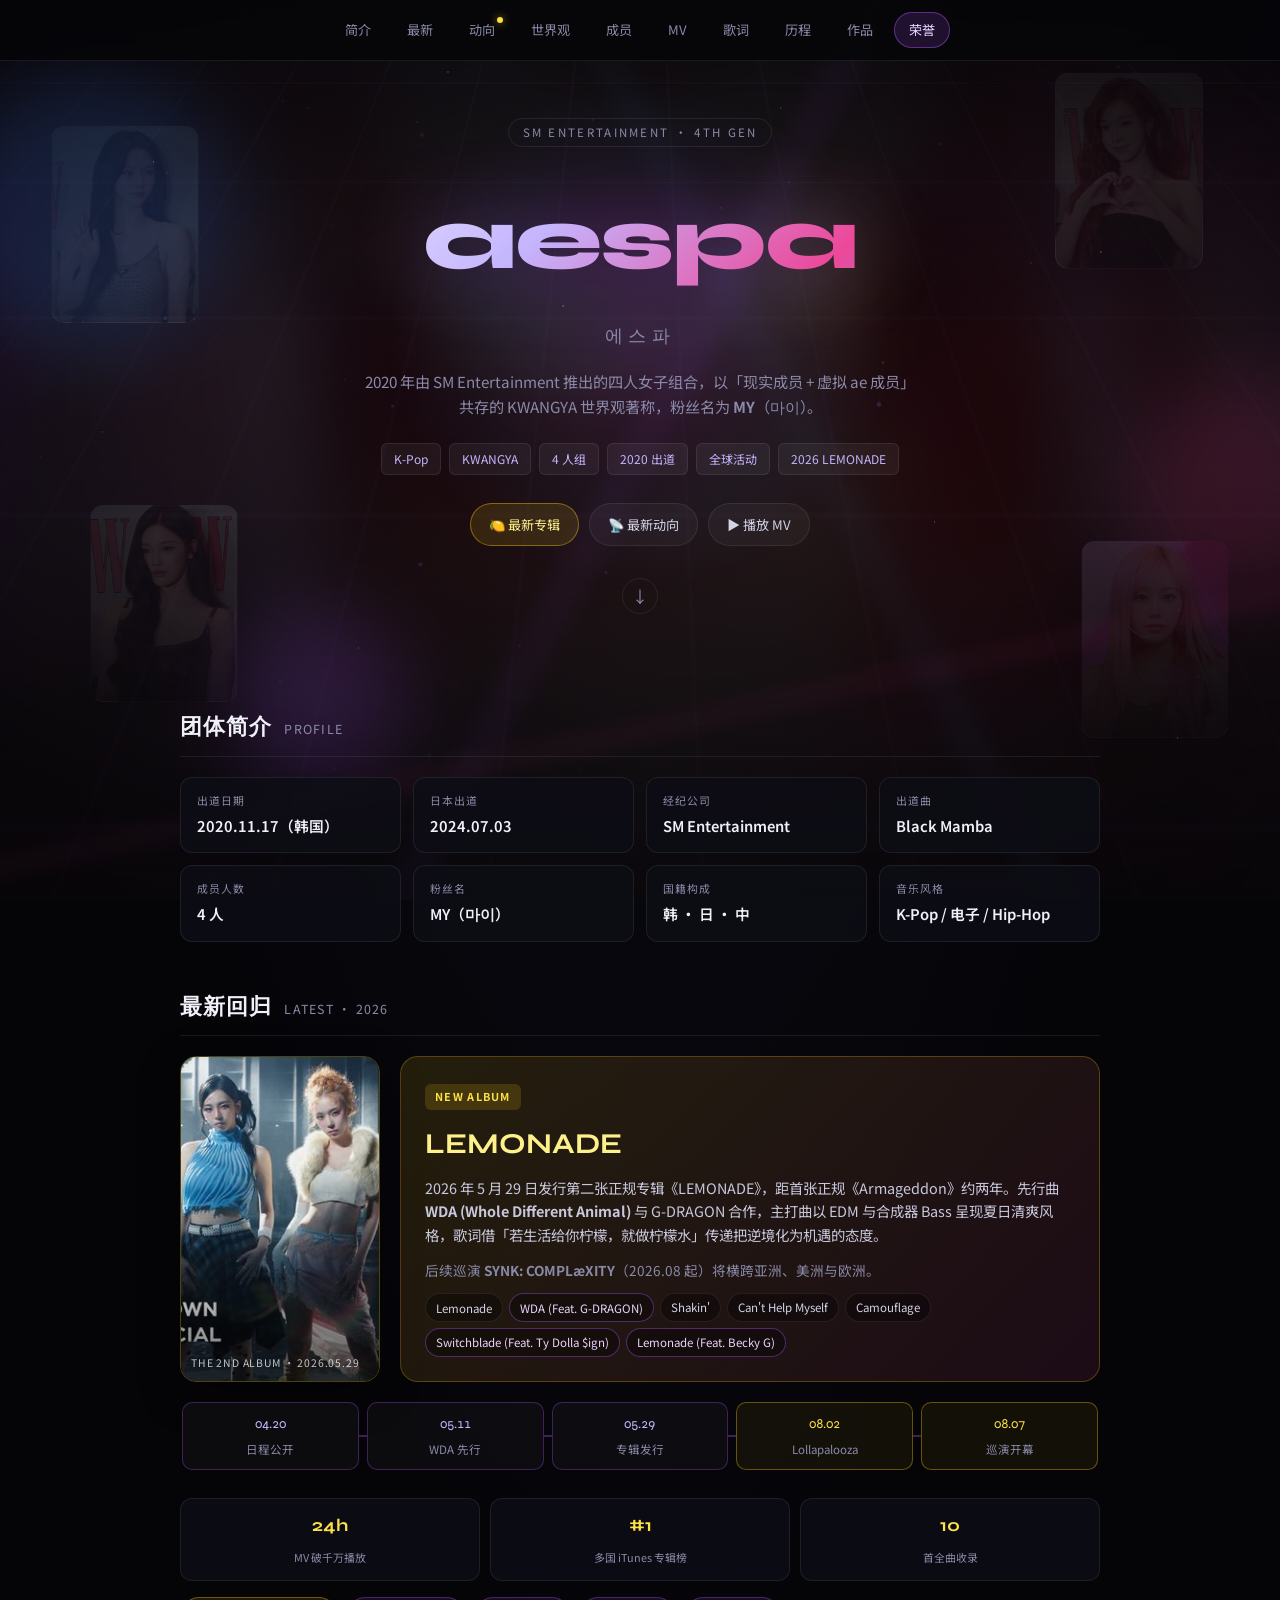
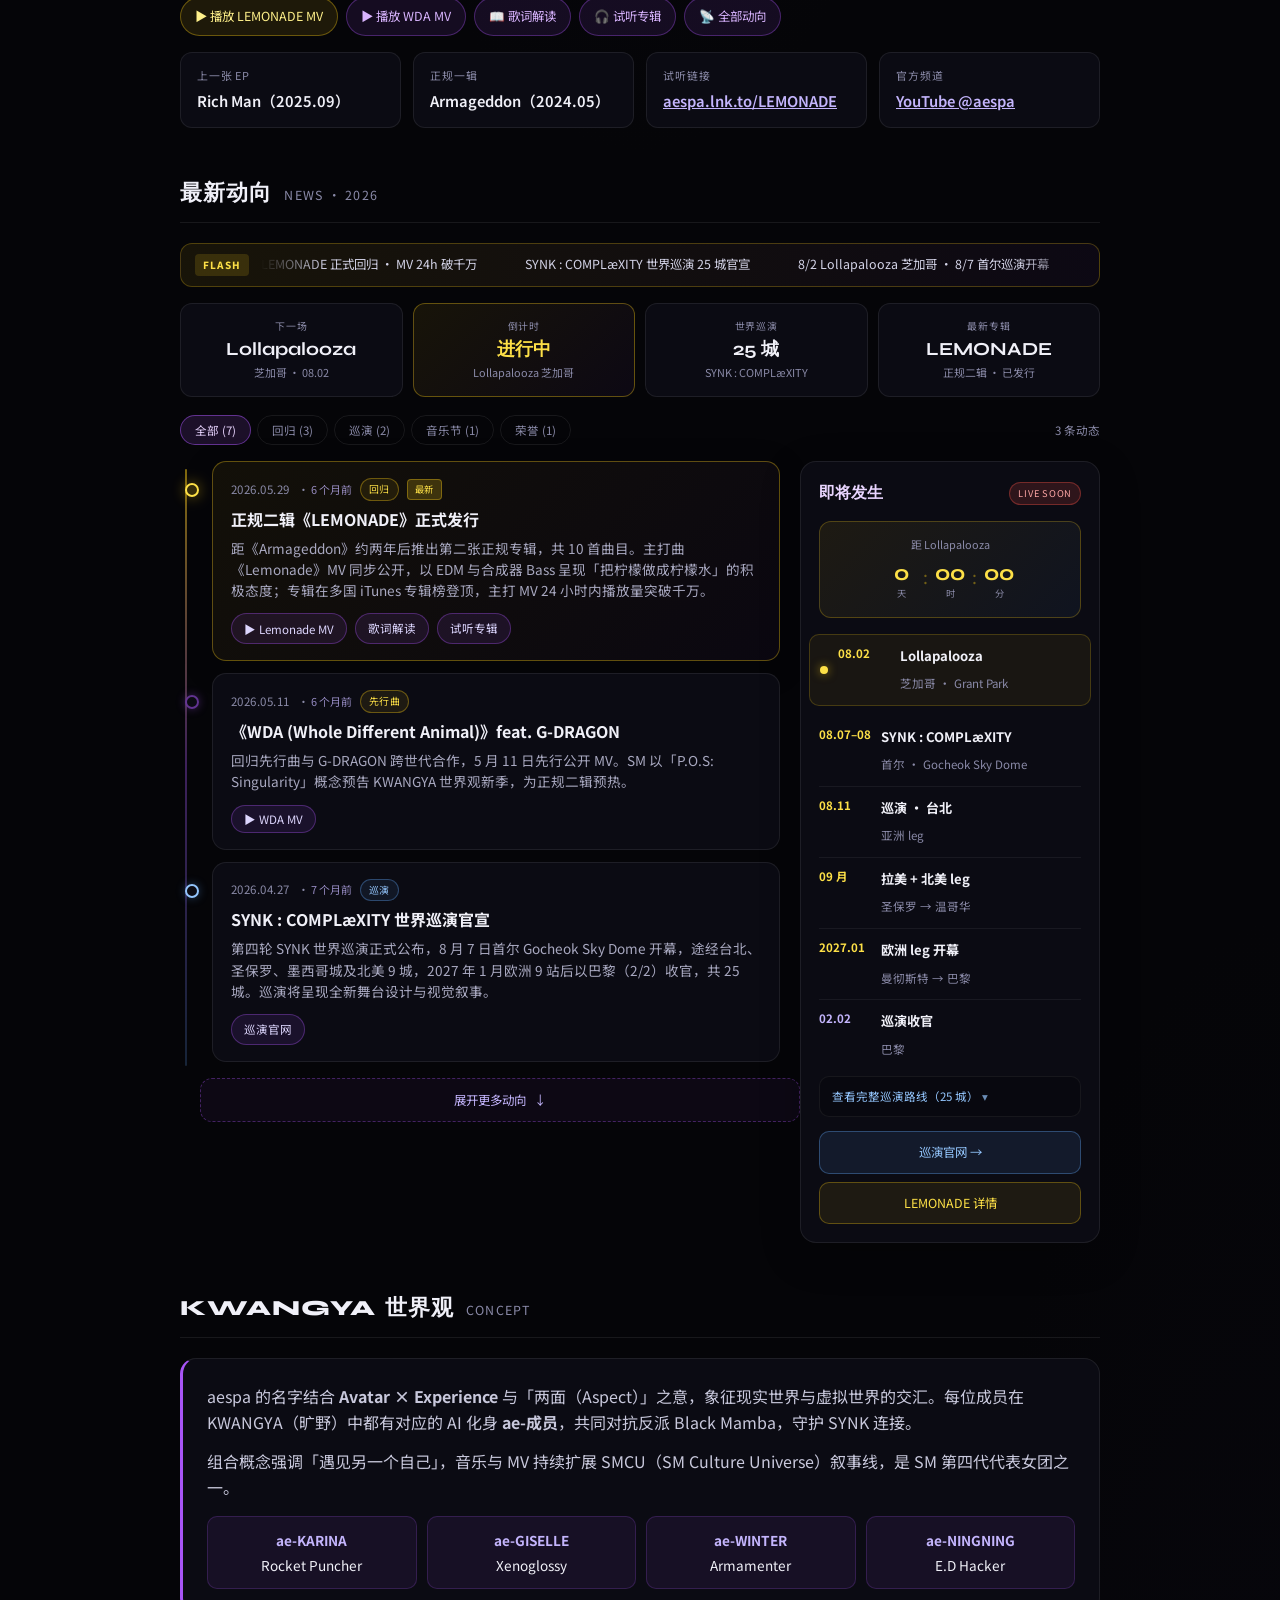
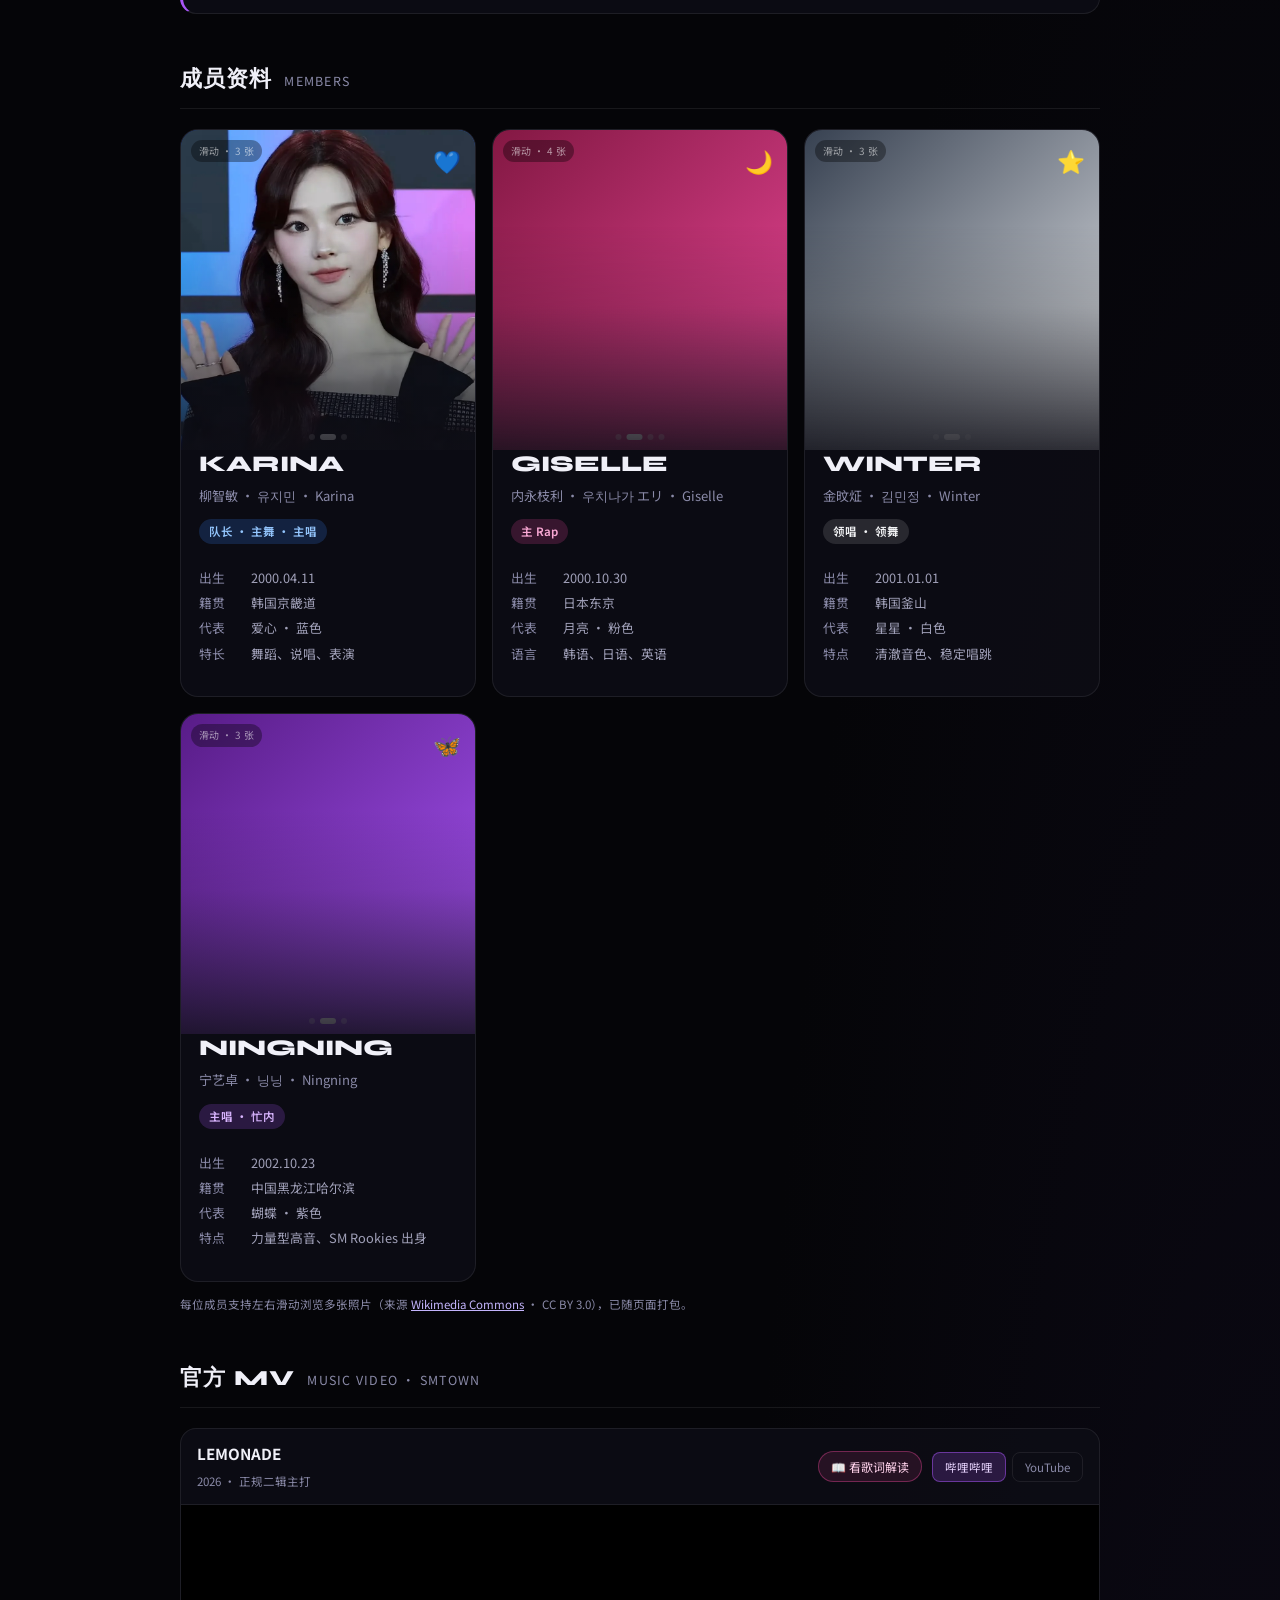
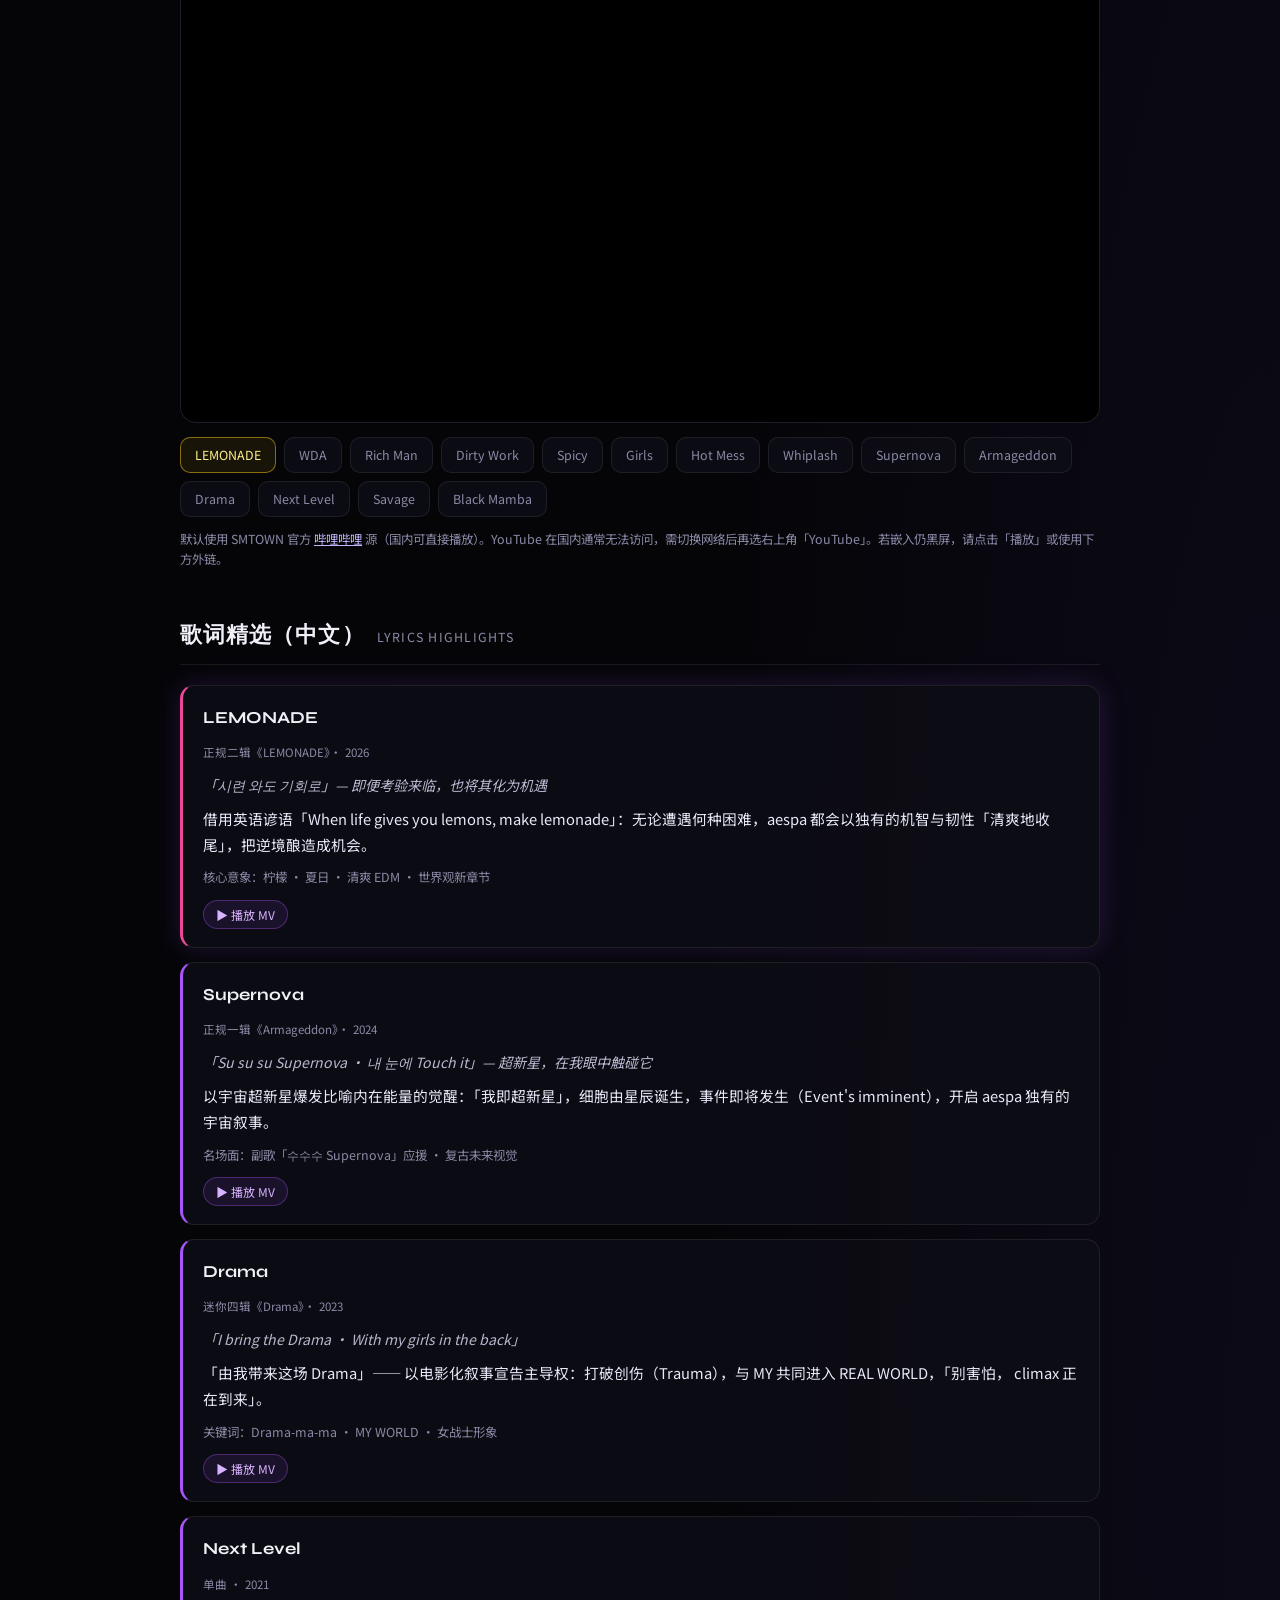
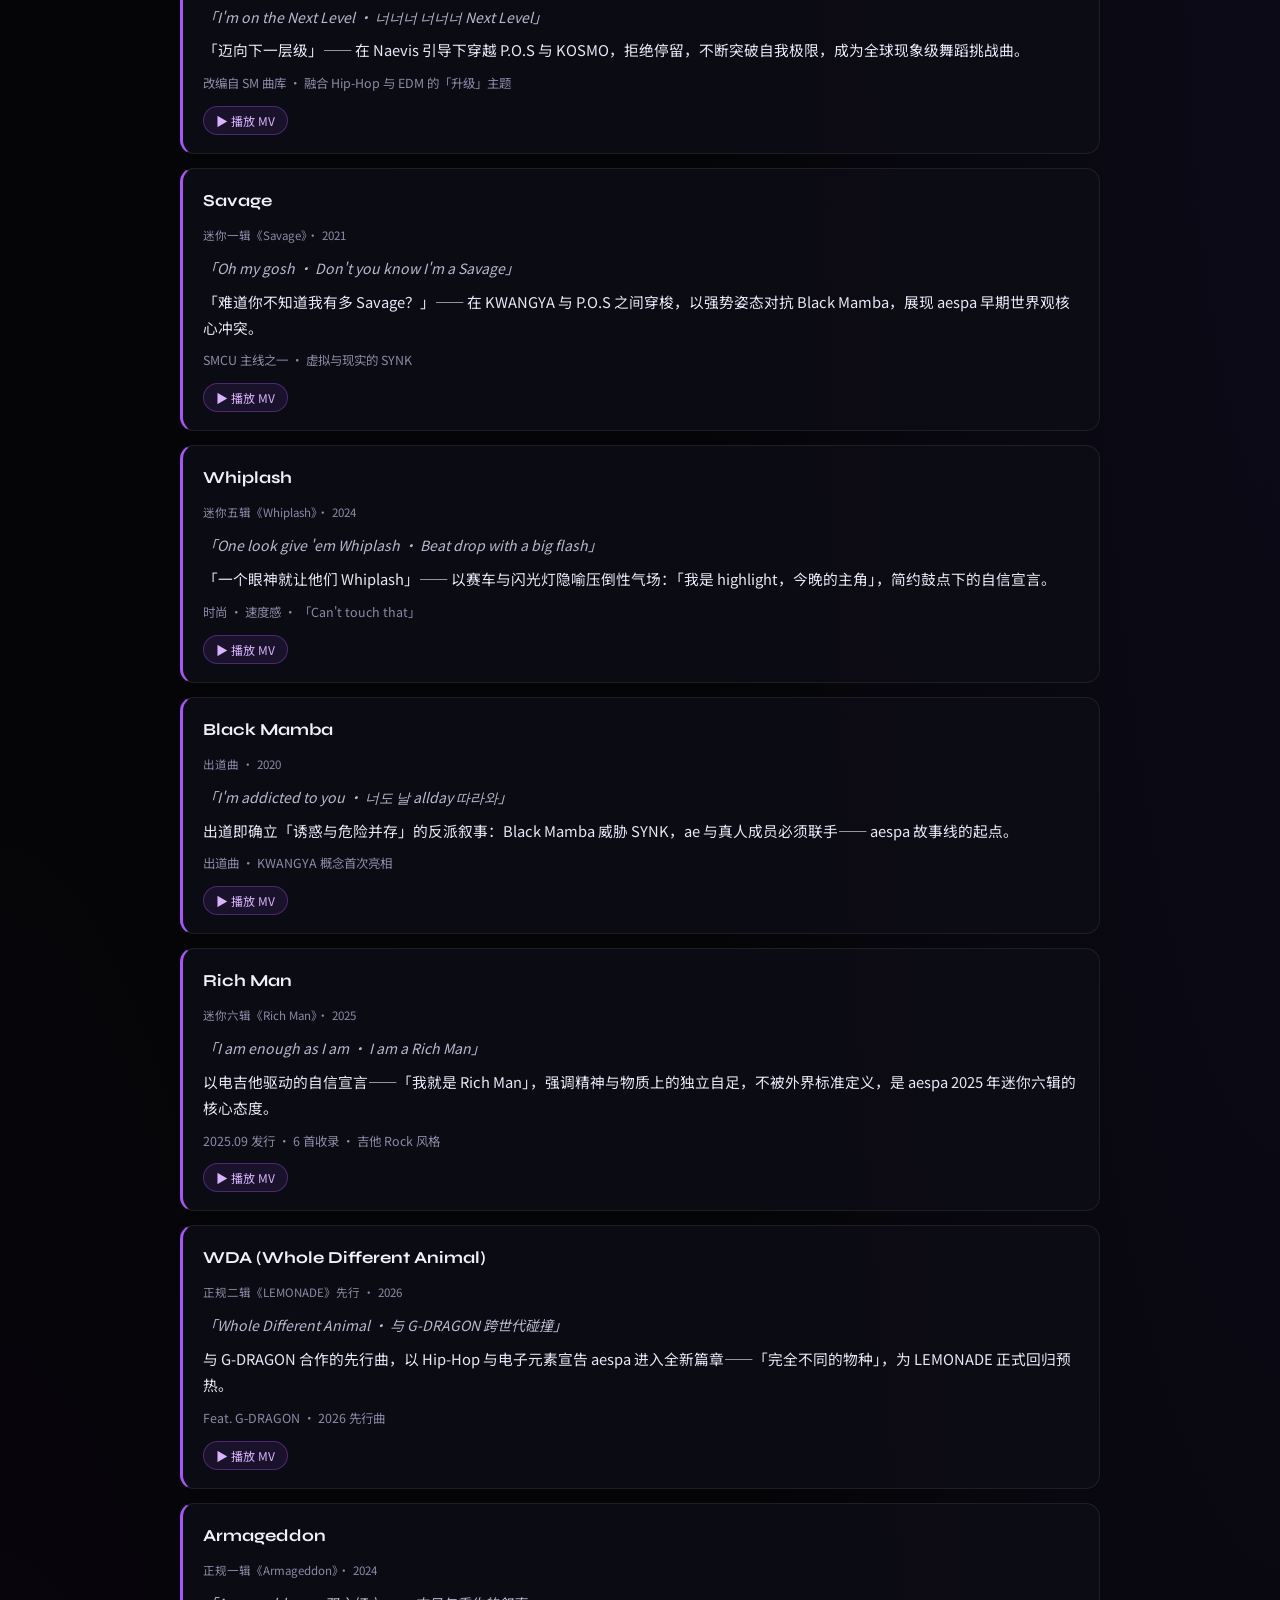
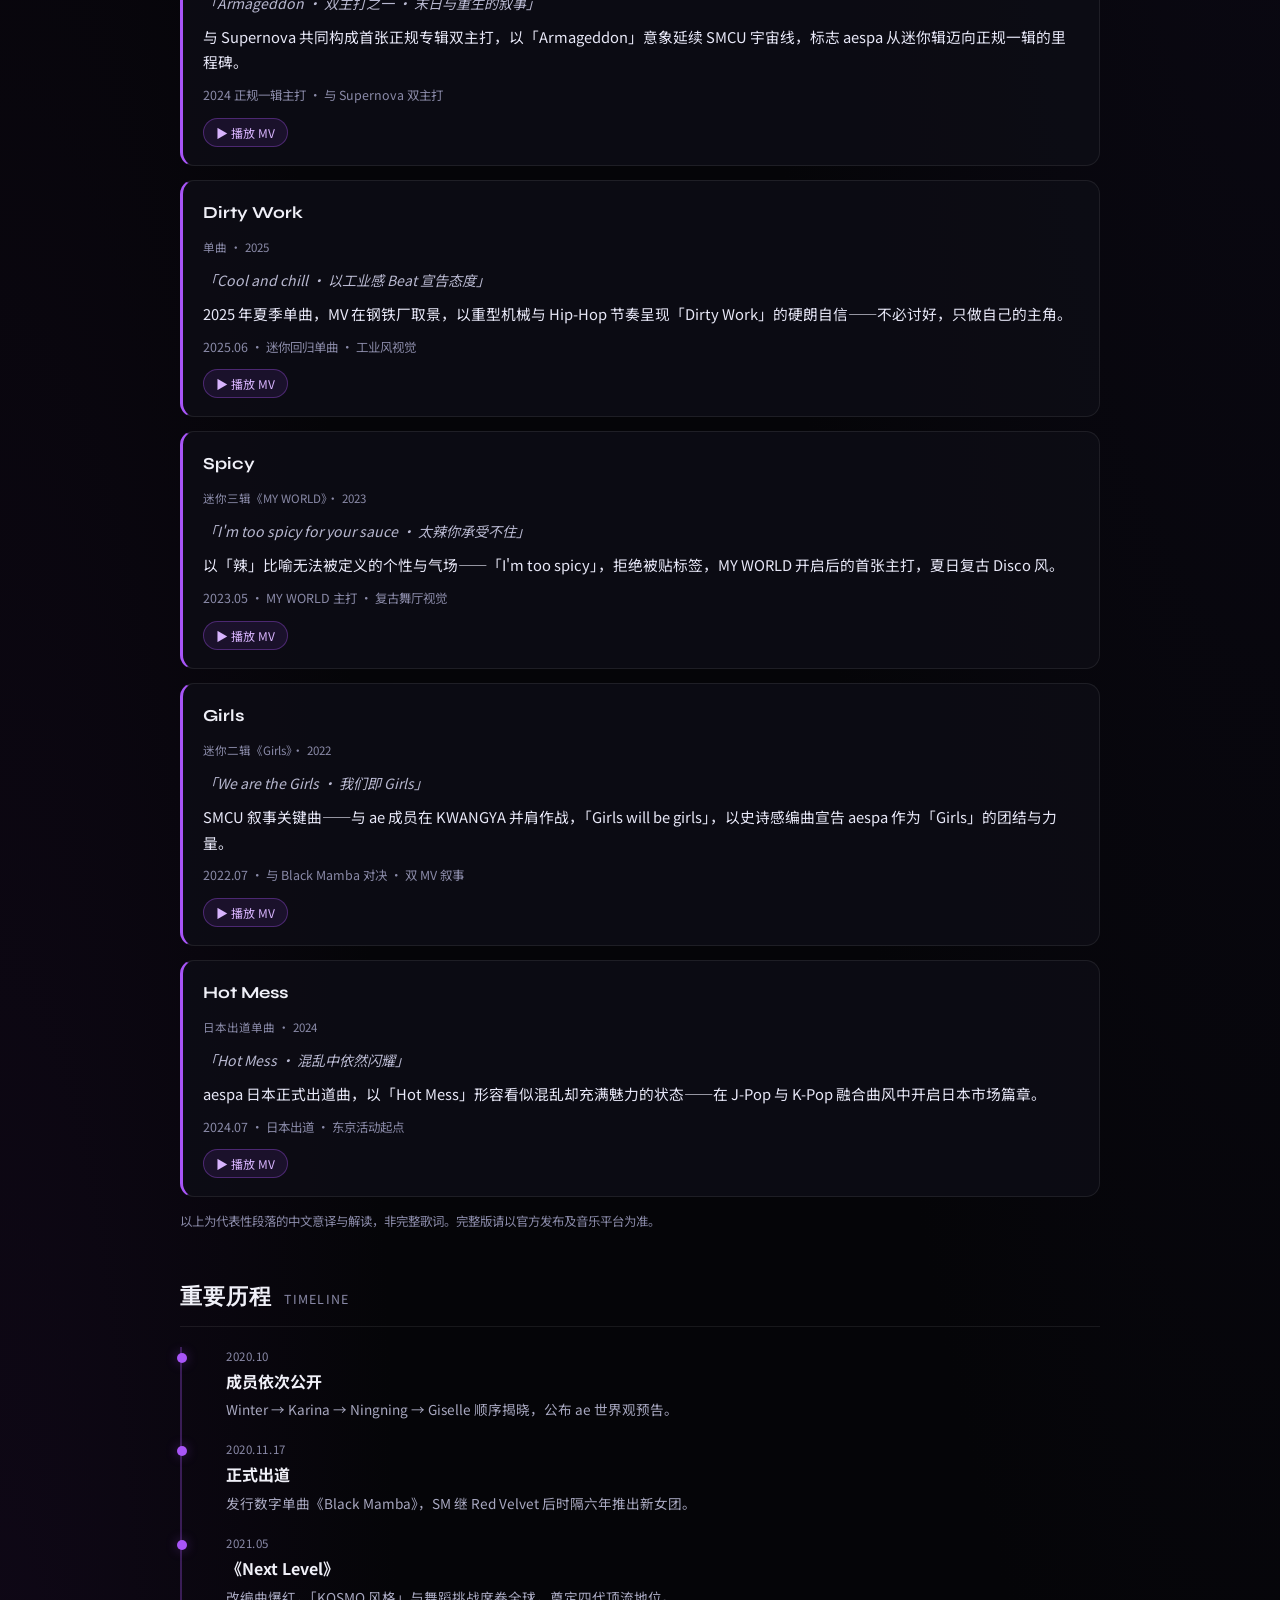
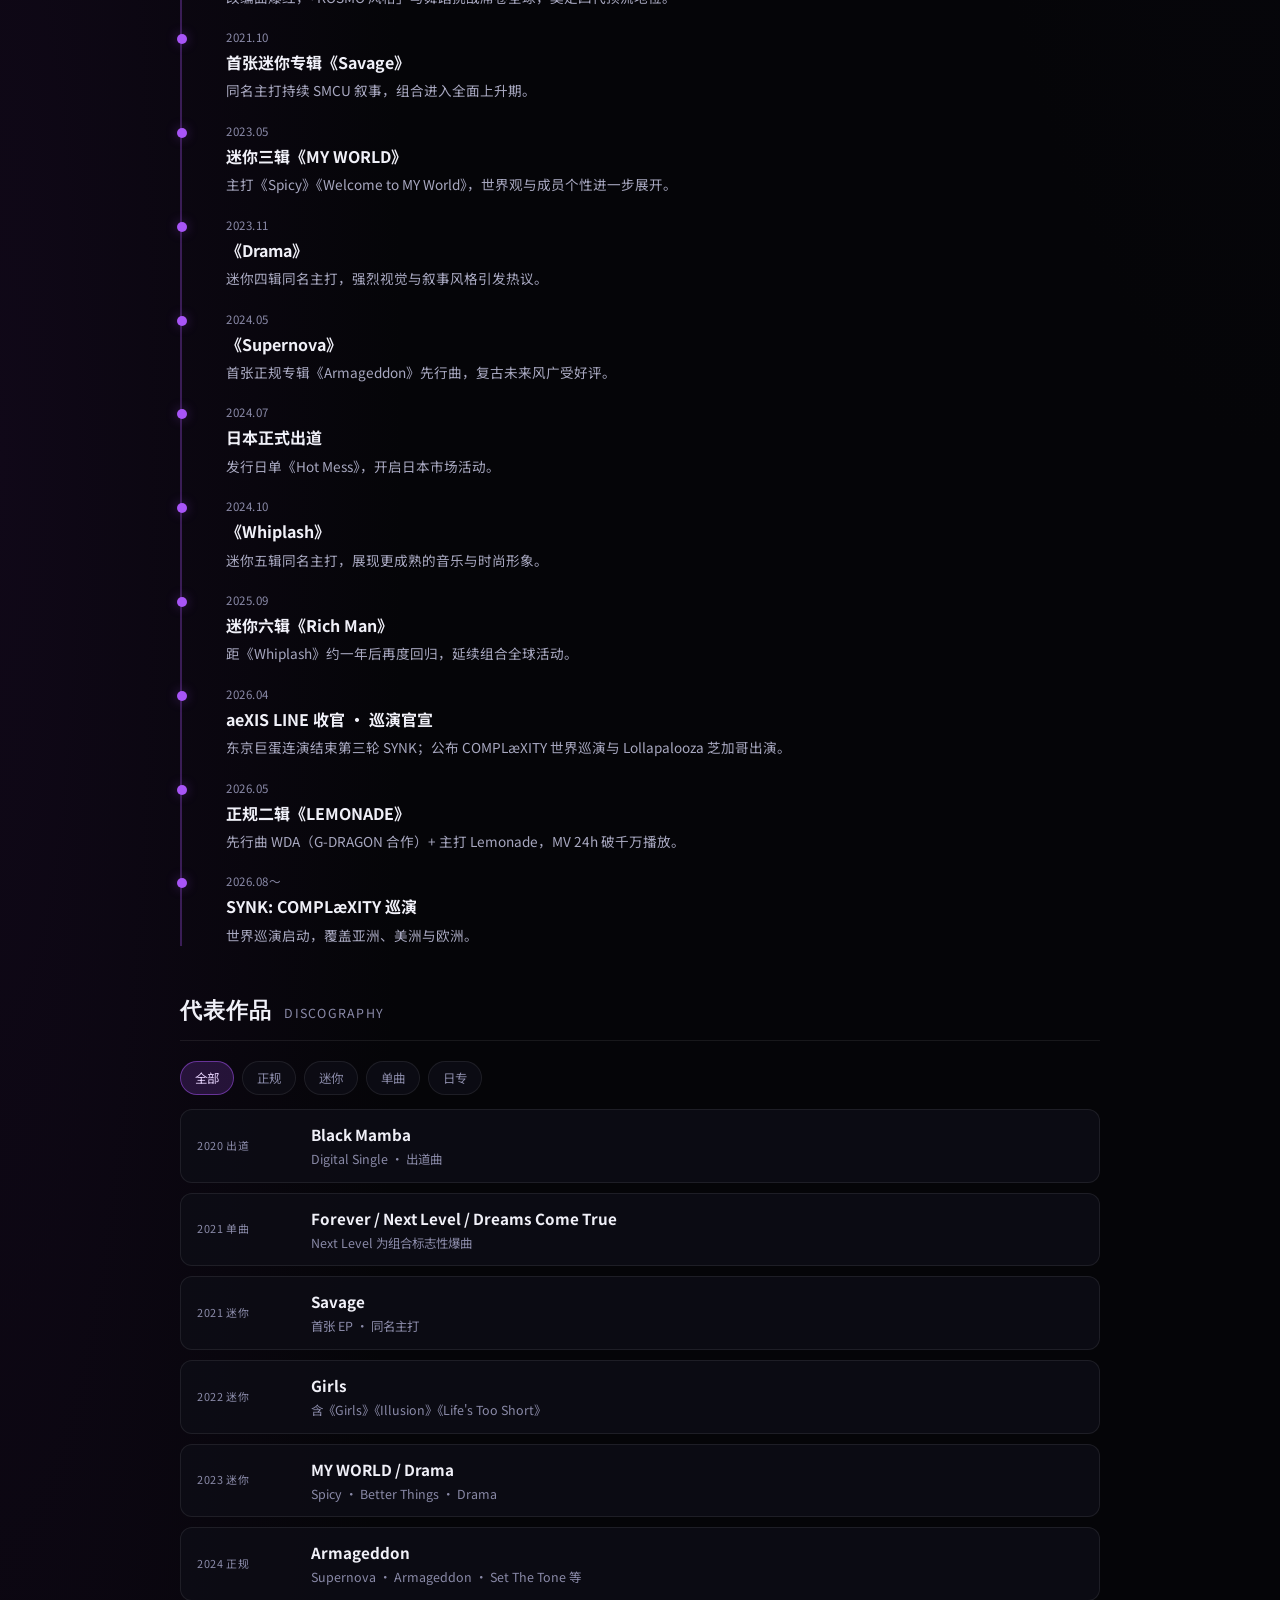
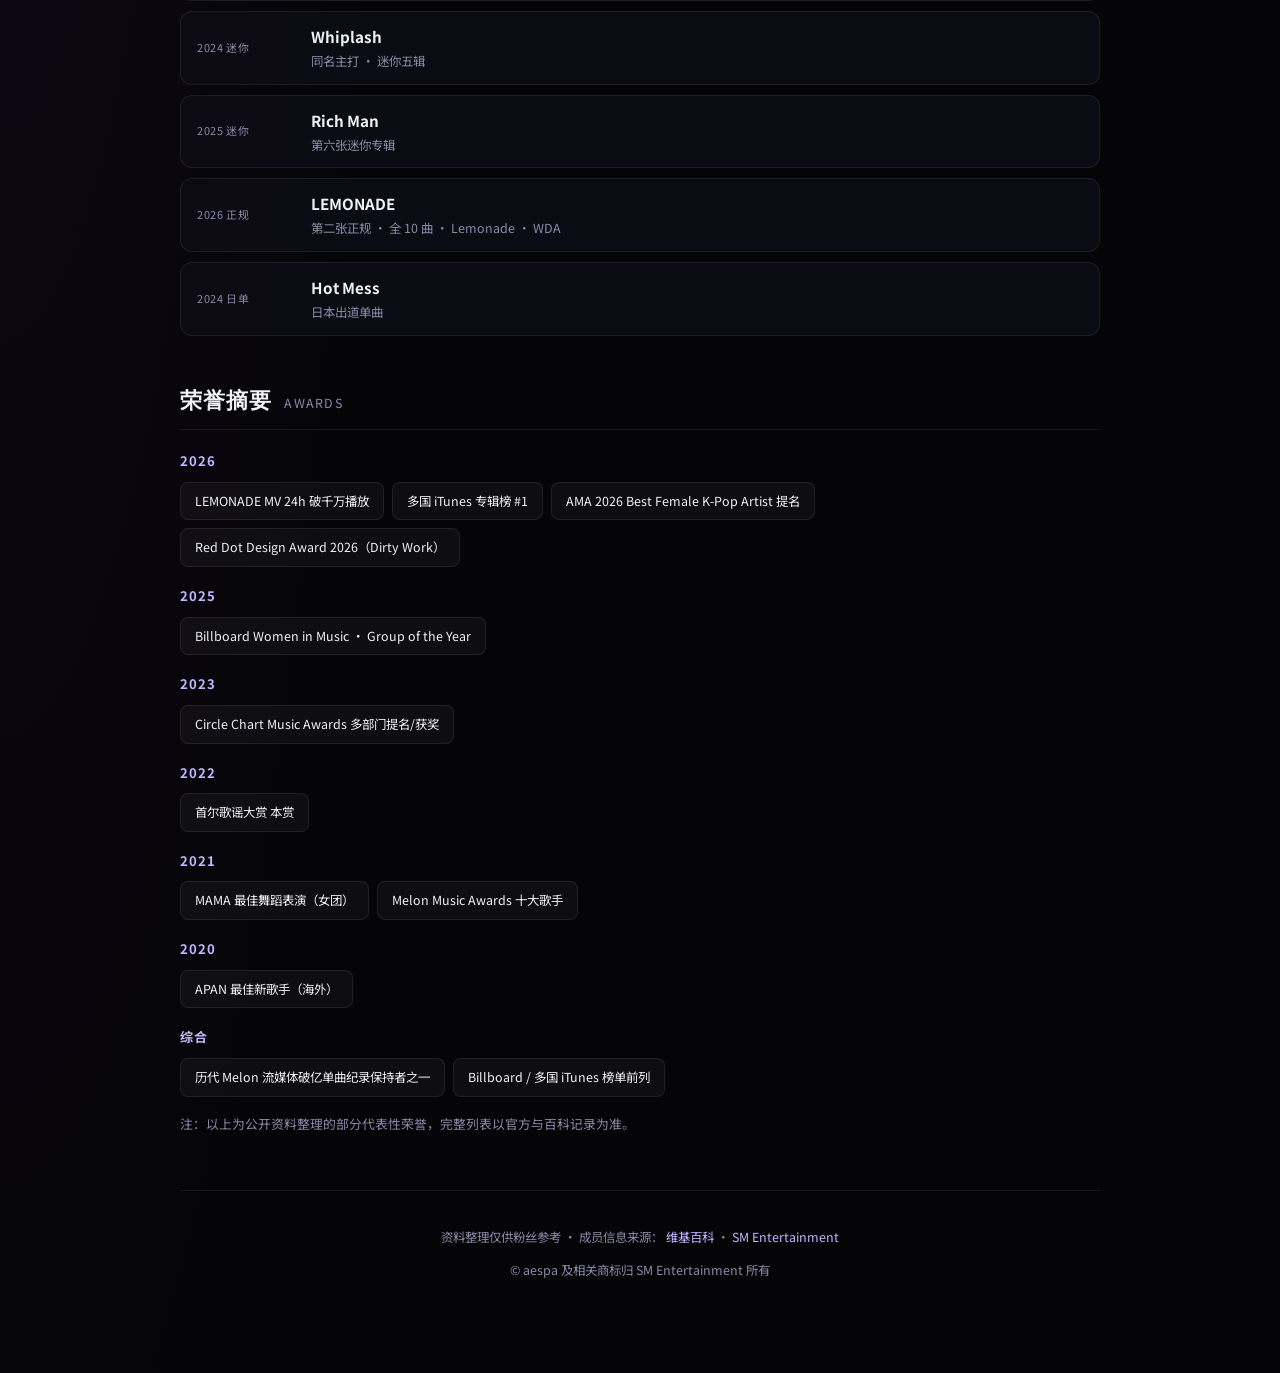
==== commit 54b438b5: "Polish aespa latest-updates with ticker, filters, and tour details. Add news ticker, relative timest" ====
--- a/aespa/index.html
+++ b/aespa/index.html
@@ -62,7 +62,7 @@
       <div class="nav-inner">
         <a href="#about" data-nav="about">简介</a>
         <a href="#latest" data-nav="latest">最新</a>
-        <a href="#updates" data-nav="updates">动向</a>
+        <a href="#updates" data-nav="updates" class="nav-hot">动向<span class="nav-dot" aria-hidden="true"></span></a>
         <a href="#concept" data-nav="concept">世界观</a>
         <a href="#members" data-nav="members">成员</a>
         <a href="#mv" data-nav="mv">MV</a>
@@ -95,6 +95,7 @@
           <a class="hero-cta-btn" href="#updates">📡 最新动向</a>
           <button type="button" class="hero-cta-btn" data-song="lemonade">▶ 播放 MV</button>
         </div>
+        <a class="hero-scroll-hint" href="#about" aria-label="向下浏览">↓</a>
       </header>
 
       <section id="about">
@@ -160,8 +161,8 @@
               后续巡演 <strong>SYNK: COMPLæXITY</strong>（2026.08 起）将横跨亚洲、美洲与欧洲。
             </p>
             <div class="track-pills">
-              <span class="track-pill">Lemonade</span>
-              <span class="track-pill feat">WDA (Feat. G-DRAGON)</span>
+              <button type="button" class="track-pill track-pill-btn" data-song="lemonade">Lemonade</button>
+              <button type="button" class="track-pill track-pill-btn feat" data-song="wda">WDA (Feat. G-DRAGON)</button>
               <span class="track-pill">Shakin'</span>
               <span class="track-pill">Can't Help Myself</span>
               <span class="track-pill">Camouflage</span>
@@ -169,6 +170,13 @@
               <span class="track-pill feat">Lemonade (Feat. Becky G)</span>
             </div>
           </div>
+        </div>
+        <div class="comeback-chronology" aria-label="LEMONADE 回归时间线">
+          <div class="chrono-item done"><span>04.20</span>日程公开</div>
+          <div class="chrono-item done"><span>05.11</span>WDA 先行</div>
+          <div class="chrono-item done"><span>05.29</span>专辑发行</div>
+          <div class="chrono-item next"><span>08.02</span>Lollapalooza</div>
+          <div class="chrono-item next"><span>08.07</span>巡演开幕</div>
         </div>
         <div class="comeback-stats">
           <div class="comeback-stat"><b>24h</b><span>MV 破千万播放</span></div>
@@ -208,27 +216,43 @@
           <span>NEWS · 2026</span>
         </div>
 
+        <div class="updates-ticker" aria-label="滚动资讯">
+          <span class="ticker-label">FLASH</span>
+          <div class="ticker-viewport">
+            <div class="ticker-track">
+              <span>LEMONADE 正式回归 · MV 24h 破千万</span>
+              <span>SYNK : COMPLæXITY 世界巡演 25 城官宣</span>
+              <span>8/2 Lollapalooza 芝加哥 · 8/7 首尔巡演开幕</span>
+              <span>AMA 2026 · Red Dot · Billboard 荣誉连击</span>
+              <span>LEMONADE 正式回归 · MV 24h 破千万</span>
+              <span>SYNK : COMPLæXITY 世界巡演 25 城官宣</span>
+              <span>8/2 Lollapalooza 芝加哥 · 8/7 首尔巡演开幕</span>
+              <span>AMA 2026 · Red Dot · Billboard 荣誉连击</span>
+            </div>
+          </div>
+        </div>
+
         <div class="updates-spotlight">
-          <div class="updates-spotlight-item">
+          <a class="updates-spotlight-item" href="#updates" data-scroll="festival">
             <span class="spotlight-label">下一场</span>
             <strong>Lollapalooza</strong>
             <span class="spotlight-sub">芝加哥 · 08.02</span>
-          </div>
-          <div class="updates-spotlight-item accent">
+          </a>
+          <a class="updates-spotlight-item accent" href="#updates">
             <span class="spotlight-label">倒计时</span>
             <strong id="updatesCountdown">—</strong>
             <span class="spotlight-sub" id="updatesCountdownSub">距音乐节开幕</span>
-          </div>
-          <div class="updates-spotlight-item">
+          </a>
+          <a class="updates-spotlight-item" href="https://www.aespaworldtour.com/" target="_blank" rel="noopener">
             <span class="spotlight-label">世界巡演</span>
             <strong>25 城</strong>
             <span class="spotlight-sub">SYNK : COMPLæXITY</span>
-          </div>
-          <div class="updates-spotlight-item">
+          </a>
+          <a class="updates-spotlight-item" href="#latest">
             <span class="spotlight-label">最新专辑</span>
             <strong>LEMONADE</strong>
             <span class="spotlight-sub">正规二辑 · 已发行</span>
-          </div>
+          </a>
         </div>
 
         <div class="updates-toolbar">
@@ -240,6 +264,11 @@
             <button type="button" class="updates-filter" data-filter="award" role="tab" aria-selected="false">荣誉</button>
           </div>
           <span class="updates-count" id="updateCount">7 条动态</span>
+        </div>
+
+        <div class="updates-empty" id="updatesEmpty" hidden>
+          <p>该分类暂无匹配动向</p>
+          <button type="button" class="updates-empty-btn" id="updatesResetFilter">查看全部</button>
         </div>
 
         <div class="updates-layout">
@@ -250,6 +279,7 @@
               <div class="update-body">
                 <div class="update-meta">
                   <time datetime="2026-05-29">2026.05.29</time>
+                  <span class="update-relative" data-date="2026-05-29"></span>
                   <span class="update-tag music">回归</span>
                   <span class="update-badge-new">最新</span>
                 </div>
@@ -269,6 +299,7 @@
               <div class="update-body">
                 <div class="update-meta">
                   <time datetime="2026-05-11">2026.05.11</time>
+                  <span class="update-relative" data-date="2026-05-11"></span>
                   <span class="update-tag music">先行曲</span>
                 </div>
                 <h3>《WDA (Whole Different Animal)》feat. G-DRAGON</h3>
@@ -285,6 +316,7 @@
               <div class="update-body">
                 <div class="update-meta">
                   <time datetime="2026-04-27">2026.04.27</time>
+                  <span class="update-relative" data-date="2026-04-27"></span>
                   <span class="update-tag tour">巡演</span>
                 </div>
                 <h3>SYNK : COMPLæXITY 世界巡演官宣</h3>
@@ -301,6 +333,7 @@
               <div class="update-body">
                 <div class="update-meta">
                   <time datetime="2026-04-26">2026.04.26</time>
+                  <span class="update-relative" data-date="2026-04-26"></span>
                   <span class="update-tag tour">巡演</span>
                 </div>
                 <h3>SYNK : aeXIS LINE 东京巨蛋圆满收官</h3>
@@ -309,11 +342,12 @@
                 </p>
               </div>
             </article>
-            <article class="update-card update-more" data-cat="festival">
+            <article class="update-card update-more" data-cat="festival" id="update-festival">
               <div class="update-rail" aria-hidden="true"></div>
               <div class="update-body">
                 <div class="update-meta">
                   <time datetime="2026-04-27">2026.04.27</time>
+                  <span class="update-relative" data-date="2026-04-27"></span>
                   <span class="update-tag festival">音乐节</span>
                 </div>
                 <h3>确认出演 Lollapalooza 2026 芝加哥</h3>
@@ -340,6 +374,7 @@
               <div class="update-body">
                 <div class="update-meta">
                   <time datetime="2026-04-20">2026.04.20</time>
+                  <span class="update-relative" data-date="2026-04-20"></span>
                   <span class="update-tag music">预告</span>
                 </div>
                 <h3>《LEMONADE》回归日程公开</h3>
@@ -416,6 +451,35 @@
                 </div>
               </li>
             </ol>
+            <details class="tour-details">
+              <summary>查看完整巡演路线（25 城）</summary>
+              <ul class="tour-cities">
+                <li><time>08.07–08</time> 首尔 · Gocheok Sky Dome</li>
+                <li><time>08.11</time> 台北</li>
+                <li><time>09.04</time> 圣保罗</li>
+                <li><time>09.06</time> 圣地亚哥</li>
+                <li><time>09.11</time> 墨西哥城</li>
+                <li><time>09.15</time> 哈密尔顿</li>
+                <li><time>09.18</time> 纽约 Elmont</li>
+                <li><time>09.22</time> 华盛顿</li>
+                <li><time>09.24</time> 亚特兰大</li>
+                <li><time>09.26</time> 迈阿密</li>
+                <li><time>09.29</time> 达拉斯</li>
+                <li><time>10.03</time> 洛杉矶</li>
+                <li><time>10.06</time> 奥克兰</li>
+                <li><time>10.09</time> 西雅图</li>
+                <li><time>10.11</time> 温哥华</li>
+                <li><time>2027.01.14</time> 曼彻斯特</li>
+                <li><time>01.16</time> 伦敦</li>
+                <li><time>01.19</time> 阿姆斯特丹</li>
+                <li><time>01.22</time> 斯德哥尔摩</li>
+                <li><time>01.24</time> 哥本哈根</li>
+                <li><time>01.26</time> 柏林</li>
+                <li><time>01.29</time> 米兰</li>
+                <li><time>01.31</time> 巴塞罗那</li>
+                <li><time>02.02</time> 巴黎（收官）</li>
+              </ul>
+            </details>
             <div class="updates-aside-links">
               <a class="updates-aside-btn" href="https://www.aespaworldtour.com/" target="_blank" rel="noopener">巡演官网 →</a>
               <a class="updates-aside-btn secondary" href="#latest">LEMONADE 详情</a>
--- a/aespa/style.css
+++ b/aespa/style.css
@@ -351,6 +351,20 @@
         border-color: rgba(168, 85, 247, 0.45);
         background: rgba(168, 85, 247, 0.16);
       }
+      .nav-hot {
+        position: relative;
+      }
+      .nav-dot {
+        position: absolute;
+        top: 4px;
+        right: 6px;
+        width: 6px;
+        height: 6px;
+        border-radius: 50%;
+        background: #fde047;
+        box-shadow: 0 0 8px rgba(250, 204, 21, 0.7);
+        animation: livePulse 2.5s ease-in-out infinite;
+      }
 
       main {
         position: relative;
@@ -457,6 +471,34 @@
       .hero-cta-btn.primary:hover {
         border-color: rgba(250, 204, 21, 0.55);
         background: rgba(250, 204, 21, 0.18);
+      }
+      .hero-scroll-hint {
+        display: inline-flex;
+        align-items: center;
+        justify-content: center;
+        width: 36px;
+        height: 36px;
+        margin-top: 32px;
+        border-radius: 50%;
+        border: 1px solid var(--border);
+        color: var(--muted);
+        text-decoration: none;
+        font-size: 1rem;
+        animation: scrollBounce 2.2s ease-in-out infinite;
+        transition: border-color 0.2s, color 0.2s;
+      }
+      .hero-scroll-hint:hover {
+        color: #c4b5fd;
+        border-color: rgba(168, 85, 247, 0.45);
+      }
+      @keyframes scrollBounce {
+        0%,
+        100% {
+          transform: translateY(0);
+        }
+        50% {
+          transform: translateY(6px);
+        }
       }
       .tag {
         font-size: 0.75rem;
@@ -1064,6 +1106,116 @@
         border-color: rgba(168, 85, 247, 0.4);
         color: #e9d5ff;
       }
+      .track-pill-btn {
+        font-family: inherit;
+        cursor: pointer;
+        transition: border-color 0.2s, background 0.2s, transform 0.15s;
+      }
+      .track-pill-btn:hover {
+        border-color: rgba(250, 204, 21, 0.45);
+        background: rgba(250, 204, 21, 0.1);
+        transform: translateY(-1px);
+      }
+      .comeback-chronology {
+        display: flex;
+        gap: 8px;
+        overflow-x: auto;
+        padding: 4px 2px 12px;
+        margin-bottom: 16px;
+        scrollbar-width: none;
+      }
+      .comeback-chronology::-webkit-scrollbar {
+        display: none;
+      }
+      .chrono-item {
+        flex: 1 0 100px;
+        min-width: 100px;
+        text-align: center;
+        padding: 10px 8px;
+        border-radius: 10px;
+        border: 1px solid var(--border);
+        background: rgba(255, 255, 255, 0.03);
+        font-size: 0.72rem;
+        color: var(--muted);
+        position: relative;
+      }
+      .chrono-item span {
+        display: block;
+        font-family: Syne, sans-serif;
+        font-size: 0.85rem;
+        color: #d4d4e8;
+        margin-bottom: 4px;
+        font-variant-numeric: tabular-nums;
+      }
+      .chrono-item.done {
+        border-color: rgba(168, 85, 247, 0.3);
+      }
+      .chrono-item.done span {
+        color: #c4b5fd;
+      }
+      .chrono-item.next {
+        border-color: rgba(250, 204, 21, 0.35);
+        background: rgba(250, 204, 21, 0.06);
+      }
+      .chrono-item.next span {
+        color: #fde047;
+      }
+      .chrono-item + .chrono-item::before {
+        content: "";
+        position: absolute;
+        left: -9px;
+        top: 50%;
+        width: 8px;
+        height: 2px;
+        background: rgba(168, 85, 247, 0.35);
+        transform: translateY(-50%);
+      }
+
+      .updates-ticker {
+        display: flex;
+        align-items: center;
+        gap: 12px;
+        margin-bottom: 16px;
+        padding: 10px 14px;
+        border-radius: 12px;
+        border: 1px solid rgba(250, 204, 21, 0.25);
+        background: linear-gradient(90deg, rgba(250, 204, 21, 0.08), rgba(168, 85, 247, 0.05));
+        overflow: hidden;
+      }
+      .ticker-label {
+        flex-shrink: 0;
+        font-size: 0.62rem;
+        font-weight: 800;
+        letter-spacing: 0.12em;
+        color: #fde047;
+        padding: 3px 8px;
+        border-radius: 4px;
+        background: rgba(250, 204, 21, 0.15);
+      }
+      .ticker-viewport {
+        overflow: hidden;
+        flex: 1;
+        mask-image: linear-gradient(90deg, transparent, black 8%, black 92%, transparent);
+      }
+      .ticker-track {
+        display: flex;
+        gap: 48px;
+        width: max-content;
+        animation: tickerScroll 28s linear infinite;
+      }
+      .ticker-track span {
+        font-size: 0.78rem;
+        color: #d4d4e8;
+        white-space: nowrap;
+      }
+      @keyframes tickerScroll {
+        0% {
+          transform: translateX(0);
+        }
+        100% {
+          transform: translateX(-50%);
+        }
+      }
 
       .updates-layout {
         display: grid;
@@ -1096,6 +1248,15 @@
         background: var(--card);
         border: 1px solid var(--border);
         text-align: center;
+        text-decoration: none;
+        color: inherit;
+        display: block;
+        transition: border-color 0.2s, transform 0.15s, box-shadow 0.2s;
+      }
+      .updates-spotlight-item:hover {
+        border-color: rgba(168, 85, 247, 0.4);
+        transform: translateY(-2px);
+        box-shadow: 0 8px 24px rgba(0, 0, 0, 0.2);
       }
       .updates-spotlight-item.accent {
         border-color: rgba(250, 204, 21, 0.35);
@@ -1164,6 +1325,29 @@
         color: var(--muted);
         font-variant-numeric: tabular-nums;
       }
+      .updates-empty {
+        text-align: center;
+        padding: 28px 16px;
+        margin-bottom: 16px;
+        border-radius: 12px;
+        border: 1px dashed rgba(168, 85, 247, 0.35);
+        background: rgba(168, 85, 247, 0.05);
+      }
+      .updates-empty p {
+        margin: 0 0 12px;
+        font-size: 0.85rem;
+        color: var(--muted);
+      }
+      .updates-empty-btn {
+        font-family: inherit;
+        font-size: 0.78rem;
+        padding: 8px 16px;
+        border-radius: 999px;
+        border: 1px solid rgba(168, 85, 247, 0.4);
+        background: rgba(168, 85, 247, 0.12);
+        color: #ddd6fe;
+        cursor: pointer;
+      }
       .updates-main {
         min-width: 0;
       }
@@ -1190,9 +1374,13 @@
         grid-template-columns: auto 1fr;
         gap: 0;
         margin-bottom: 12px;
+        opacity: 0;
+        transform: translateY(14px);
+        transition: opacity 0.45s ease, transform 0.45s ease, max-height 0.35s;
+      }
+      .update-card.is-visible {
         opacity: 1;
         transform: translateY(0);
-        transition: opacity 0.3s, transform 0.3s, max-height 0.35s;
       }
       .update-card.is-hidden {
         display: none;
@@ -1253,6 +1441,10 @@
         background: linear-gradient(135deg, rgba(250, 204, 21, 0.06), rgba(168, 85, 247, 0.04));
         box-shadow: 0 8px 32px rgba(0, 0, 0, 0.2);
       }
+      .update-card.flash-focus .update-body {
+        border-color: rgba(236, 72, 153, 0.55);
+        box-shadow: 0 0 0 2px rgba(236, 72, 153, 0.25), 0 8px 32px rgba(0, 0, 0, 0.2);
+      }
       .update-meta {
         display: flex;
         align-items: center;
@@ -1274,6 +1466,14 @@
         color: var(--muted);
         letter-spacing: 0.04em;
         font-variant-numeric: tabular-nums;
+      }
+      .update-relative {
+        font-size: 0.68rem;
+        color: rgba(196, 181, 253, 0.75);
+      }
+      .update-relative::before {
+        content: "· ";
+        color: var(--muted);
       }
       .update-tag {
         font-size: 0.62rem;
@@ -1544,10 +1744,67 @@
       .updates-aside-btn.secondary:hover {
         background: rgba(250, 204, 21, 0.14);
       }
+      .tour-details {
+        margin-bottom: 14px;
+        border-radius: 10px;
+        border: 1px solid rgba(255, 255, 255, 0.06);
+        background: rgba(0, 0, 0, 0.2);
+        overflow: hidden;
+      }
+      .tour-details summary {
+        padding: 10px 12px;
+        font-size: 0.72rem;
+        color: #93c5fd;
+        cursor: pointer;
+        list-style: none;
+        user-select: none;
+      }
+      .tour-details summary::-webkit-details-marker {
+        display: none;
+      }
+      .tour-details summary::after {
+        content: " ▾";
+        opacity: 0.7;
+      }
+      .tour-details[open] summary::after {
+        content: " ▴";
+      }
+      .tour-cities {
+        list-style: none;
+        margin: 0;
+        padding: 0 12px 10px;
+        max-height: 180px;
+        overflow-y: auto;
+        scrollbar-width: thin;
+      }
+      .tour-cities li {
+        display: flex;
+        gap: 10px;
+        padding: 6px 0;
+        border-bottom: 1px solid rgba(255, 255, 255, 0.04);
+        font-size: 0.7rem;
+        color: #a8a8c0;
+      }
+      .tour-cities li:last-child {
+        border-bottom: none;
+      }
+      .tour-cities time {
+        flex-shrink: 0;
+        min-width: 52px;
+        color: #fde047;
+        font-variant-numeric: tabular-nums;
+      }
       @media (prefers-reduced-motion: reduce) {
         .updates-live-pill,
-        .upcoming-dot {
+        .upcoming-dot,
+        .nav-dot,
+        .hero-scroll-hint,
+        .ticker-track {
           animation: none;
+        }
+        .update-card {
+          opacity: 1;
+          transform: none;
         }
       }
 
